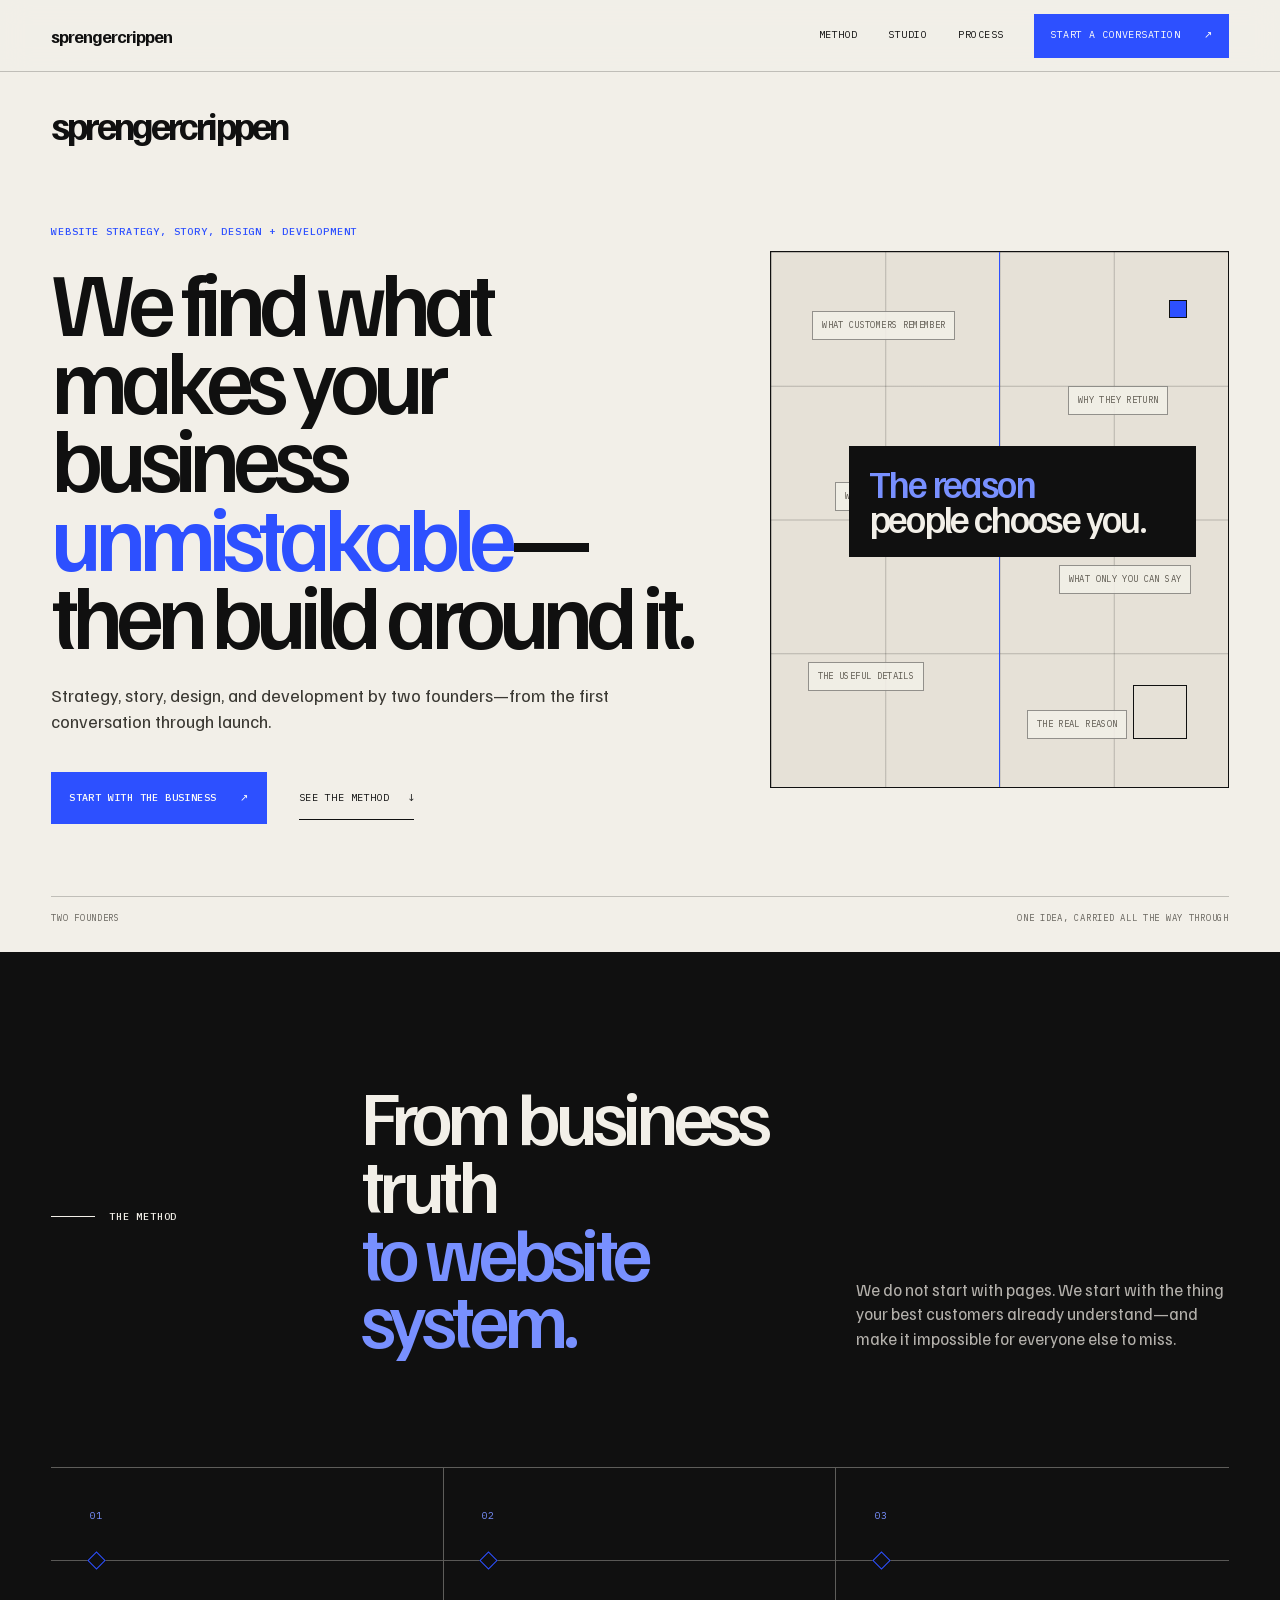
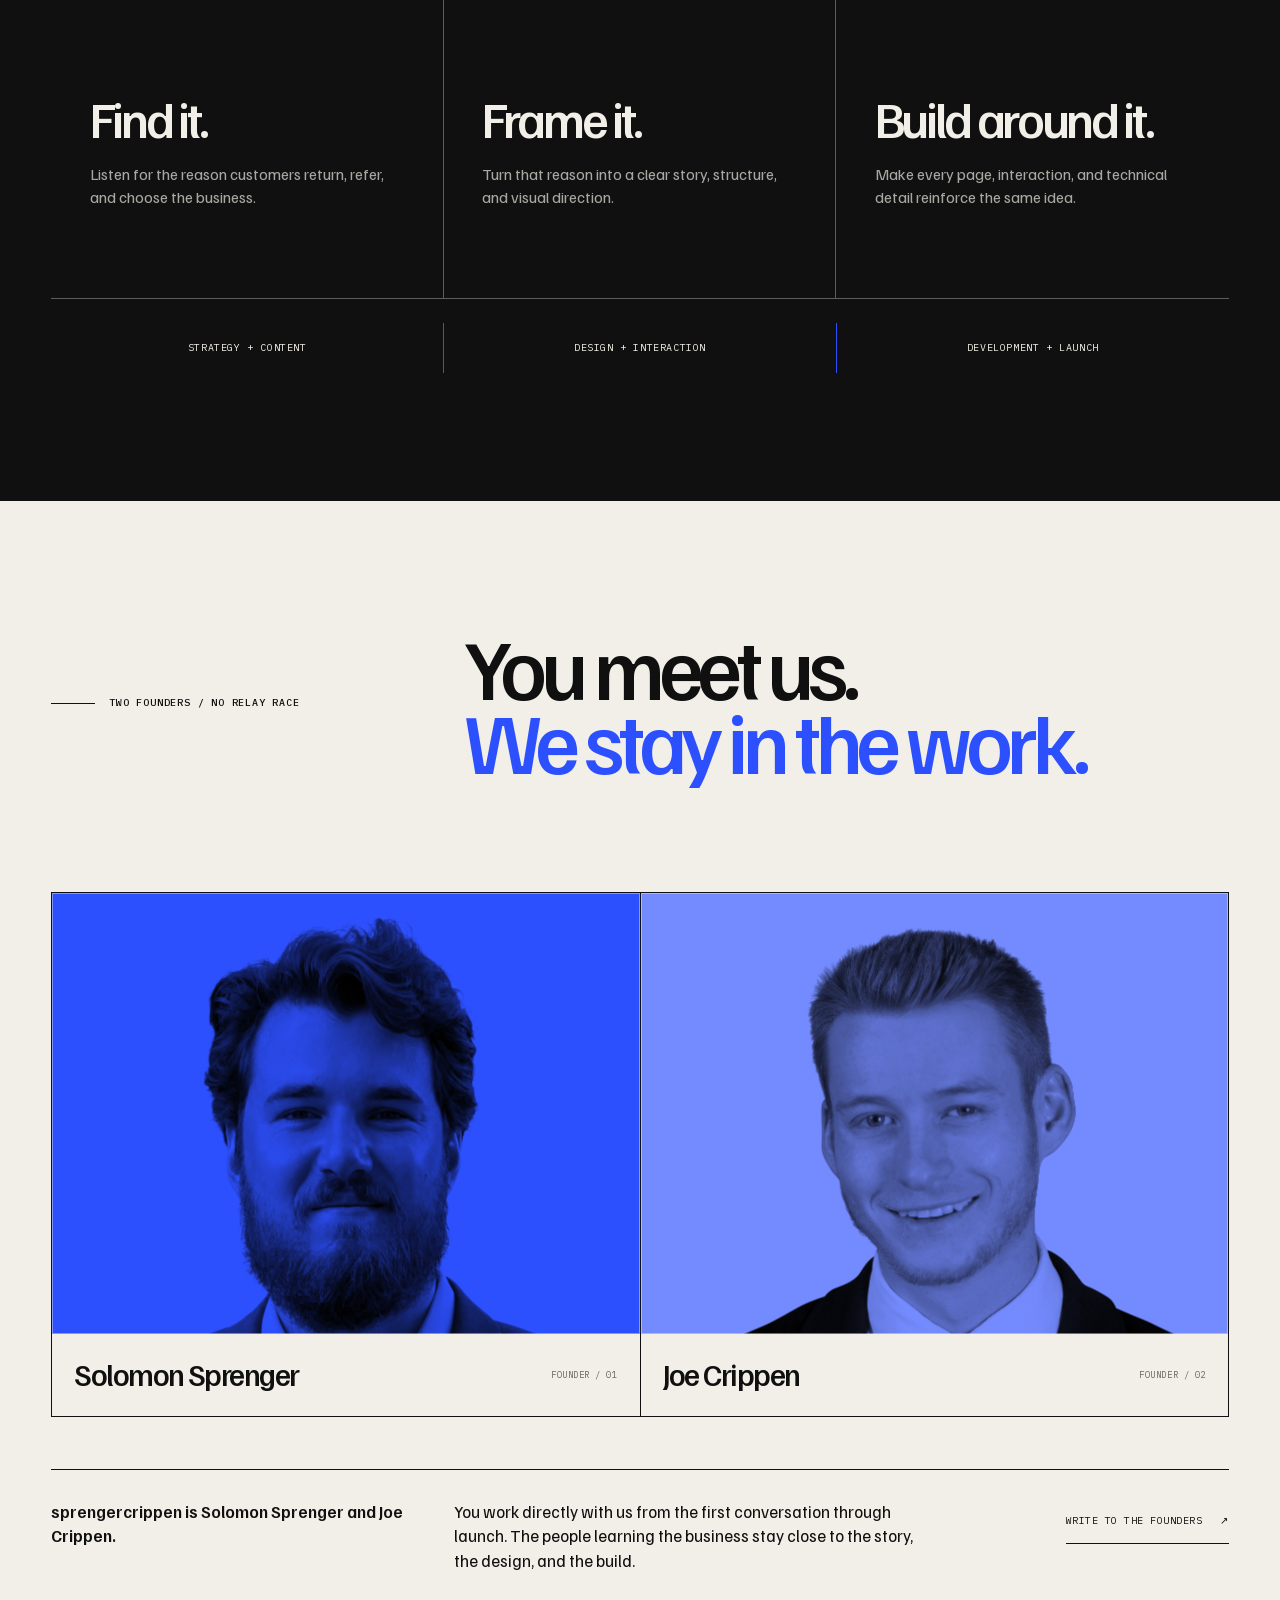
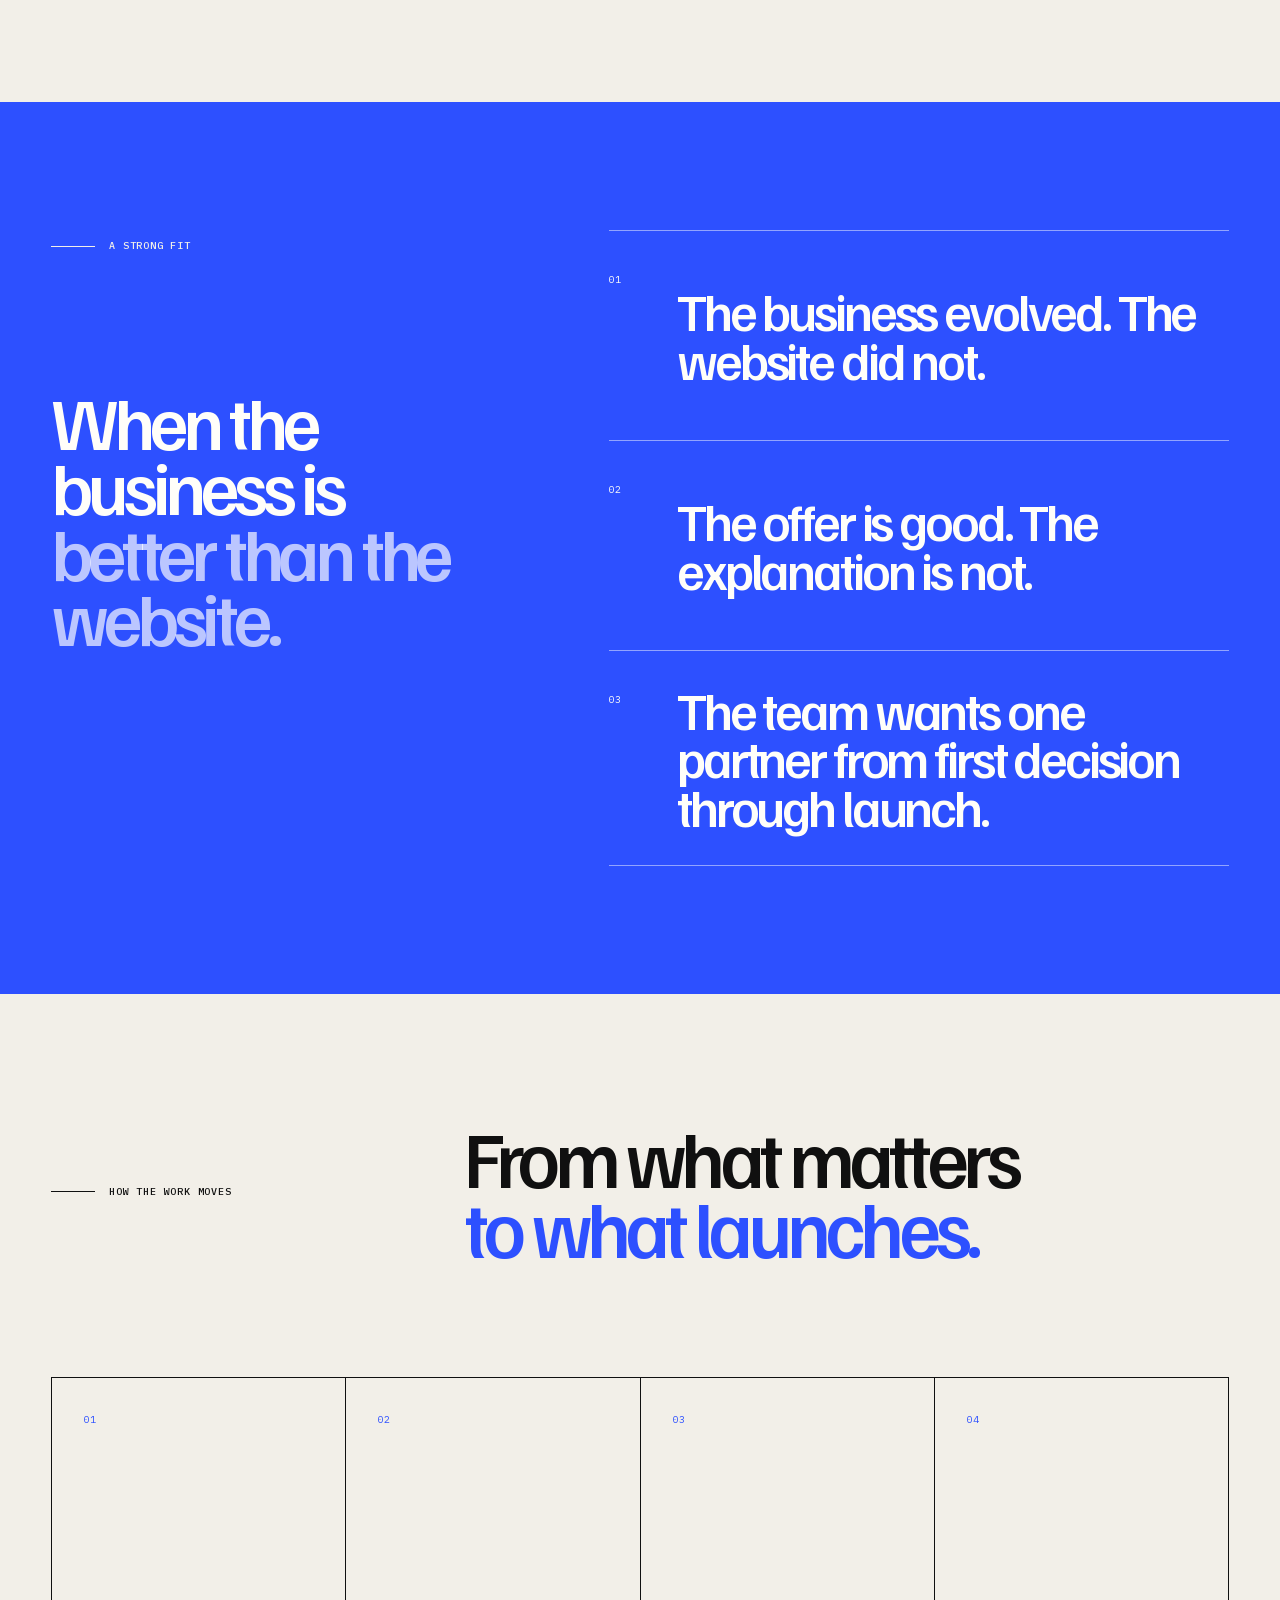
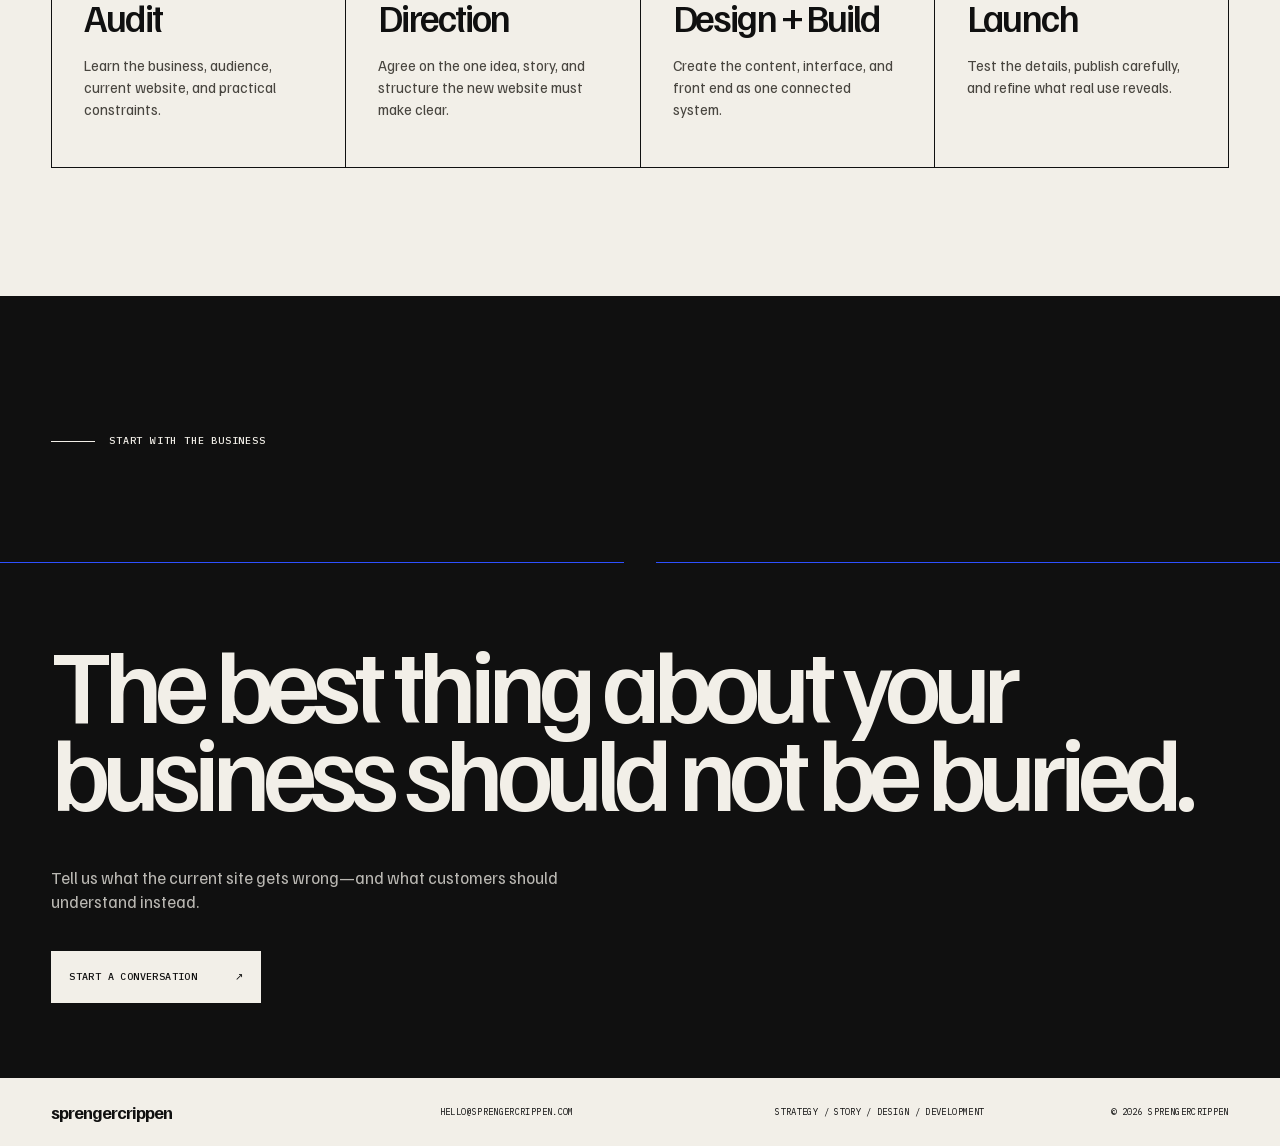
==== index.html @ 00d84deb "Publish unmistakable studio redesign" ====
<!DOCTYPE html><html lang="en"><head><meta charSet="utf-8"/><meta name="viewport" content="width=device-width, initial-scale=1"/><link rel="stylesheet" href="/assets/index-DDPwkMCj.css" data-rsc-css-href="/assets/index-DDPwkMCj.css" data-precedence="vite-rsc/importer-resources"/><title>Website Strategy, Story, Design + Development — sprengercrippen</title><meta name="description" content="sprengercrippen finds what makes a business unmistakable, then builds the website strategy, story, design, and technology around it."/><meta name="application-name" content="sprengercrippen"/><meta name="robots" content="index, follow"/><meta property="og:title" content="sprengercrippen — Make the business unmistakable."/><meta property="og:description" content="sprengercrippen is a two-founder website studio that finds what makes a business unmistakable, then builds the strategy, story, design, and technology around it."/><meta property="og:url" content="https://sprengercrippen.com"/><meta property="og:site_name" content="sprengercrippen"/><meta property="og:type" content="website"/><meta property="og:locale" content="en_US"/><meta property="og:image" content="https://sprengercrippen.com/og-unmistakable.png"/><meta property="og:image:width" content="1200"/><meta property="og:image:height" content="630"/><meta property="og:image:alt" content="sprengercrippen — Make the business unmistakable."/><meta name="twitter:card" content="summary_large_image"/><meta name="twitter:title" content="sprengercrippen — Make the business unmistakable."/><meta name="twitter:description" content="sprengercrippen is a two-founder website studio that finds what makes a business unmistakable, then builds the strategy, story, design, and technology around it."/><meta name="twitter:image" content="https://sprengercrippen.com/og-unmistakable.png"/><link rel="icon" href="https://sprengercrippen.com/icon.png" sizes="64x64" type="image/png"/><link rel="canonical" href="https://sprengercrippen.com/"/>
<style data-vinext-fonts>/* vietnamese */
@font-face {
  font-family: 'Familjen Grotesk';
  font-style: normal;
  font-weight: 400 700;
  font-display: swap;
  src: url(/assets/_vinext_fonts/familjen-grotesk-73b8c7234f75/familjen-grotesk-9c94d032.woff2) format('woff2');
  unicode-range: U+0102-0103, U+0110-0111, U+0128-0129, U+0168-0169, U+01A0-01A1, U+01AF-01B0, U+0300-0301, U+0303-0304, U+0308-0309, U+0323, U+0329, U+1EA0-1EF9, U+20AB;
}
/* latin-ext */
@font-face {
  font-family: 'Familjen Grotesk';
  font-style: normal;
  font-weight: 400 700;
  font-display: swap;
  src: url(/assets/_vinext_fonts/familjen-grotesk-73b8c7234f75/familjen-grotesk-e30d66ad.woff2) format('woff2');
  unicode-range: U+0100-02BA, U+02BD-02C5, U+02C7-02CC, U+02CE-02D7, U+02DD-02FF, U+0304, U+0308, U+0329, U+1D00-1DBF, U+1E00-1E9F, U+1EF2-1EFF, U+2020, U+20A0-20AB, U+20AD-20C0, U+2113, U+2C60-2C7F, U+A720-A7FF;
}
/* latin */
@font-face {
  font-family: 'Familjen Grotesk';
  font-style: normal;
  font-weight: 400 700;
  font-display: swap;
  src: url(/assets/_vinext_fonts/familjen-grotesk-73b8c7234f75/familjen-grotesk-0fb10b95.woff2) format('woff2');
  unicode-range: U+0000-00FF, U+0131, U+0152-0153, U+02BB-02BC, U+02C6, U+02DA, U+02DC, U+0304, U+0308, U+0329, U+2000-206F, U+20AC, U+2122, U+2191, U+2193, U+2212, U+2215, U+FEFF, U+FFFD;
}

.__font_familjen_grotesk_0hf67gs { font-family: 'Familjen Grotesk', sans-serif; }

.__variable_familjen_grotesk_0hf67gs { --font-familjen-grotesk: 'Familjen Grotesk', sans-serif; }

/* cyrillic-ext */
@font-face {
  font-family: 'IBM Plex Mono';
  font-style: normal;
  font-weight: 400;
  font-display: swap;
  src: url(/assets/_vinext_fonts/ibm-plex-mono-fb0034d93db3/ibm-plex-mono-3a6be21f.woff2) format('woff2');
  unicode-range: U+0460-052F, U+1C80-1C8A, U+20B4, U+2DE0-2DFF, U+A640-A69F, U+FE2E-FE2F;
}
/* cyrillic */
@font-face {
  font-family: 'IBM Plex Mono';
  font-style: normal;
  font-weight: 400;
  font-display: swap;
  src: url(/assets/_vinext_fonts/ibm-plex-mono-fb0034d93db3/ibm-plex-mono-c969eaac.woff2) format('woff2');
  unicode-range: U+0301, U+0400-045F, U+0490-0491, U+04B0-04B1, U+2116;
}
/* vietnamese */
@font-face {
  font-family: 'IBM Plex Mono';
  font-style: normal;
  font-weight: 400;
  font-display: swap;
  src: url(/assets/_vinext_fonts/ibm-plex-mono-fb0034d93db3/ibm-plex-mono-ef6e627b.woff2) format('woff2');
  unicode-range: U+0102-0103, U+0110-0111, U+0128-0129, U+0168-0169, U+01A0-01A1, U+01AF-01B0, U+0300-0301, U+0303-0304, U+0308-0309, U+0323, U+0329, U+1EA0-1EF9, U+20AB;
}
/* latin-ext */
@font-face {
  font-family: 'IBM Plex Mono';
  font-style: normal;
  font-weight: 400;
  font-display: swap;
  src: url(/assets/_vinext_fonts/ibm-plex-mono-fb0034d93db3/ibm-plex-mono-9994c10a.woff2) format('woff2');
  unicode-range: U+0100-02BA, U+02BD-02C5, U+02C7-02CC, U+02CE-02D7, U+02DD-02FF, U+0304, U+0308, U+0329, U+1D00-1DBF, U+1E00-1E9F, U+1EF2-1EFF, U+2020, U+20A0-20AB, U+20AD-20C0, U+2113, U+2C60-2C7F, U+A720-A7FF;
}
/* latin */
@font-face {
  font-family: 'IBM Plex Mono';
  font-style: normal;
  font-weight: 400;
  font-display: swap;
  src: url(/assets/_vinext_fonts/ibm-plex-mono-fb0034d93db3/ibm-plex-mono-d7731959.woff2) format('woff2');
  unicode-range: U+0000-00FF, U+0131, U+0152-0153, U+02BB-02BC, U+02C6, U+02DA, U+02DC, U+0304, U+0308, U+0329, U+2000-206F, U+20AC, U+2122, U+2191, U+2193, U+2212, U+2215, U+FEFF, U+FFFD;
}
/* cyrillic-ext */
@font-face {
  font-family: 'IBM Plex Mono';
  font-style: normal;
  font-weight: 500;
  font-display: swap;
  src: url(/assets/_vinext_fonts/ibm-plex-mono-fb0034d93db3/ibm-plex-mono-1321c702.woff2) format('woff2');
  unicode-range: U+0460-052F, U+1C80-1C8A, U+20B4, U+2DE0-2DFF, U+A640-A69F, U+FE2E-FE2F;
}
/* cyrillic */
@font-face {
  font-family: 'IBM Plex Mono';
  font-style: normal;
  font-weight: 500;
  font-display: swap;
  src: url(/assets/_vinext_fonts/ibm-plex-mono-fb0034d93db3/ibm-plex-mono-b98a4523.woff2) format('woff2');
  unicode-range: U+0301, U+0400-045F, U+0490-0491, U+04B0-04B1, U+2116;
}
/* vietnamese */
@font-face {
  font-family: 'IBM Plex Mono';
  font-style: normal;
  font-weight: 500;
  font-display: swap;
  src: url(/assets/_vinext_fonts/ibm-plex-mono-fb0034d93db3/ibm-plex-mono-d9a6454f.woff2) format('woff2');
  unicode-range: U+0102-0103, U+0110-0111, U+0128-0129, U+0168-0169, U+01A0-01A1, U+01AF-01B0, U+0300-0301, U+0303-0304, U+0308-0309, U+0323, U+0329, U+1EA0-1EF9, U+20AB;
}
/* latin-ext */
@font-face {
  font-family: 'IBM Plex Mono';
  font-style: normal;
  font-weight: 500;
  font-display: swap;
  src: url(/assets/_vinext_fonts/ibm-plex-mono-fb0034d93db3/ibm-plex-mono-60d1ee22.woff2) format('woff2');
  unicode-range: U+0100-02BA, U+02BD-02C5, U+02C7-02CC, U+02CE-02D7, U+02DD-02FF, U+0304, U+0308, U+0329, U+1D00-1DBF, U+1E00-1E9F, U+1EF2-1EFF, U+2020, U+20A0-20AB, U+20AD-20C0, U+2113, U+2C60-2C7F, U+A720-A7FF;
}
/* latin */
@font-face {
  font-family: 'IBM Plex Mono';
  font-style: normal;
  font-weight: 500;
  font-display: swap;
  src: url(/assets/_vinext_fonts/ibm-plex-mono-fb0034d93db3/ibm-plex-mono-8d0aead6.woff2) format('woff2');
  unicode-range: U+0000-00FF, U+0131, U+0152-0153, U+02BB-02BC, U+02C6, U+02DA, U+02DC, U+0304, U+0308, U+0329, U+2000-206F, U+20AC, U+2122, U+2191, U+2193, U+2212, U+2215, U+FEFF, U+FFFD;
}
/* cyrillic-ext */
@font-face {
  font-family: 'IBM Plex Mono';
  font-style: normal;
  font-weight: 600;
  font-display: swap;
  src: url(/assets/_vinext_fonts/ibm-plex-mono-fb0034d93db3/ibm-plex-mono-fffef905.woff2) format('woff2');
  unicode-range: U+0460-052F, U+1C80-1C8A, U+20B4, U+2DE0-2DFF, U+A640-A69F, U+FE2E-FE2F;
}
/* cyrillic */
@font-face {
  font-family: 'IBM Plex Mono';
  font-style: normal;
  font-weight: 600;
  font-display: swap;
  src: url(/assets/_vinext_fonts/ibm-plex-mono-fb0034d93db3/ibm-plex-mono-4d3fe5e6.woff2) format('woff2');
  unicode-range: U+0301, U+0400-045F, U+0490-0491, U+04B0-04B1, U+2116;
}
/* vietnamese */
@font-face {
  font-family: 'IBM Plex Mono';
  font-style: normal;
  font-weight: 600;
  font-display: swap;
  src: url(/assets/_vinext_fonts/ibm-plex-mono-fb0034d93db3/ibm-plex-mono-3d252c9a.woff2) format('woff2');
  unicode-range: U+0102-0103, U+0110-0111, U+0128-0129, U+0168-0169, U+01A0-01A1, U+01AF-01B0, U+0300-0301, U+0303-0304, U+0308-0309, U+0323, U+0329, U+1EA0-1EF9, U+20AB;
}
/* latin-ext */
@font-face {
  font-family: 'IBM Plex Mono';
  font-style: normal;
  font-weight: 600;
  font-display: swap;
  src: url(/assets/_vinext_fonts/ibm-plex-mono-fb0034d93db3/ibm-plex-mono-486bb381.woff2) format('woff2');
  unicode-range: U+0100-02BA, U+02BD-02C5, U+02C7-02CC, U+02CE-02D7, U+02DD-02FF, U+0304, U+0308, U+0329, U+1D00-1DBF, U+1E00-1E9F, U+1EF2-1EFF, U+2020, U+20A0-20AB, U+20AD-20C0, U+2113, U+2C60-2C7F, U+A720-A7FF;
}
/* latin */
@font-face {
  font-family: 'IBM Plex Mono';
  font-style: normal;
  font-weight: 600;
  font-display: swap;
  src: url(/assets/_vinext_fonts/ibm-plex-mono-fb0034d93db3/ibm-plex-mono-8864f199.woff2) format('woff2');
  unicode-range: U+0000-00FF, U+0131, U+0152-0153, U+02BB-02BC, U+02C6, U+02DA, U+02DC, U+0304, U+0308, U+0329, U+2000-206F, U+20AC, U+2122, U+2191, U+2193, U+2212, U+2215, U+FEFF, U+FFFD;
}

.__font_ibm_plex_mono_0oze4nk { font-family: 'IBM Plex Mono', sans-serif; }

.__variable_ibm_plex_mono_0oze4nk { --font-ibm-plex-mono: 'IBM Plex Mono', sans-serif; }
</style>
</head><body class="__variable_familjen_grotesk_0hf67gs __variable_ibm_plex_mono_0oze4nk"><script type="application/ld+json">{"@context":"https://schema.org","@type":"Organization","name":"sprengercrippen","url":"https://sprengercrippen.com","founder":[{"@type":"Person","name":"Solomon Sprenger"},{"@type":"Person","name":"Joe Crippen"}]}</script><div class="site-frame unmistakable-site"><a class="skip-link" href="#main-content">Skip to content</a><header class="site-header"><a href="/" class="site-header__brand" aria-label="sprengercrippen home">sprengercrippen</a><nav class="desktop-nav" aria-label="Primary navigation"><a href="/#method">Method</a><a href="/#studio">Studio</a><a href="/#process">Process</a><a href="/contact" class="nav-cta">Start a conversation <span aria-hidden="true">↗</span></a></nav><details class="mobile-nav"><summary aria-label="Toggle navigation"><span>Menu</span><span class="menu-lines" aria-hidden="true"></span></summary><nav aria-label="Mobile navigation"><a href="/#method">Method</a><a href="/#studio">Studio</a><a href="/#process">Process</a><a href="/contact">Start a conversation ↗</a></nav></details></header><main id="main-content"><section class="unmistakable-hero" aria-labelledby="hero-title"><p class="unmistakable-wordmark" aria-label="sprengercrippen">sprengercrippen</p><div class="unmistakable-hero__layout"><div class="unmistakable-hero__copy"><p class="eyebrow">Website strategy, story, design + development</p><h1 id="hero-title">We find what makes your business<!-- --> <span>unmistakable</span>—then build around it.</h1><p class="unmistakable-hero__support">Strategy, story, design, and development by two founders—from the first conversation through launch.</p><div class="unmistakable-hero__actions"><a href="/contact" class="button button--signal"><span>Start with the business</span><span aria-hidden="true">↗</span></a><a href="#method" class="text-link">See the method <span aria-hidden="true">↓</span></a></div></div><div class="signal-board" role="img" aria-label="Scattered business observations resolving into the reason customers choose the business"><div class="signal-board__fragments" aria-hidden="true"><span class="fragment--one">What customers remember</span><span class="fragment--two">Why they return</span><span class="fragment--three">What competitors miss</span><span class="fragment--four">What only you can say</span><span class="fragment--five">The useful details</span><span class="fragment--six">The real reason</span></div><div class="signal-board__axis" aria-hidden="true"><i></i></div><p class="signal-board__answer"><span>The reason</span>people choose you.</p></div></div><div class="unmistakable-hero__folio" aria-hidden="true"><span>Two founders</span><span>One idea, carried all the way through</span></div></section><section class="method-section" id="method" aria-labelledby="method-title"><div class="method-section__intro"><span class="section-label section-label--inverse">The method</span><h2 id="method-title">From business truth<br/><span>to website system.</span></h2><p>We do not start with pages. We start with the thing your best customers already understand—and make it impossible for everyone else to miss.</p></div><div class="method-flow"><article><span class="method-flow__number">01</span><div class="method-flow__marker" aria-hidden="true"><i></i></div><h3>Find it.</h3><p>Listen for the reason customers return, refer, and choose the business.</p></article><article><span class="method-flow__number">02</span><div class="method-flow__marker" aria-hidden="true"><i></i></div><h3>Frame it.</h3><p>Turn that reason into a clear story, structure, and visual direction.</p></article><article><span class="method-flow__number">03</span><div class="method-flow__marker" aria-hidden="true"><i></i></div><h3>Build around it.</h3><p>Make every page, interaction, and technical detail reinforce the same idea.</p></article></div><div class="method-capabilities" aria-label="Capabilities"><span>Strategy + content</span><span>Design + interaction</span><span>Development + launch</span></div></section><section class="founders-section" id="studio" aria-labelledby="studio-title"><div class="founders-section__heading"><span class="section-label section-label--default">Two founders / no relay race</span><h2 id="studio-title">You meet us.<br/><span>We stay in the work.</span></h2></div><div class="founder-diptych"><figure class="founder-card founder-card--solomon"><div class="founder-card__portrait"><img src="/headshots/solomon-sprenger-headshot-square.jpg" width="1200" height="1200" alt="Portrait of Solomon Sprenger" loading="lazy" sizes="(max-width: 820px) 100vw, 50vw"/></div><figcaption><span>Solomon Sprenger</span><small>Founder / 01</small></figcaption></figure><figure class="founder-card founder-card--joe"><div class="founder-card__portrait"><img src="/headshots/joe-crippen-headshot-square-color-corrected.jpg" width="1200" height="1200" alt="Portrait of Joe Crippen" loading="lazy" sizes="(max-width: 820px) 100vw, 50vw"/></div><figcaption><span>Joe Crippen</span><small>Founder / 02</small></figcaption></figure></div><div class="founders-section__promise"><p>sprengercrippen is Solomon Sprenger and Joe Crippen.</p><p>You work directly with us from the first conversation through launch. The people learning the business stay close to the story, the design, and the build.</p><a href="/contact" class="text-link">Write to the founders <span aria-hidden="true">↗</span></a></div></section><section class="fit-section" aria-labelledby="fit-title"><div class="fit-section__heading"><span class="section-label section-label--inverse">A strong fit</span><h2 id="fit-title">When the business is<br/><span>better than the website.</span></h2></div><ol class="fit-list"><li><span>01</span><p>The business evolved. The website did not.</p></li><li><span>02</span><p>The offer is good. The explanation is not.</p></li><li><span>03</span><p>The team wants one partner from first decision through launch.</p></li></ol></section><section class="compact-process" id="process" aria-labelledby="process-title"><div class="compact-process__heading"><span class="section-label section-label--default">How the work moves</span><h2 id="process-title">From what matters<br/><span>to what launches.</span></h2></div><ol class="compact-process__grid"><li><span>01</span><h3>Audit</h3><p>Learn the business, audience, current website, and practical constraints.</p></li><li><span>02</span><h3>Direction</h3><p>Agree on the one idea, story, and structure the new website must make clear.</p></li><li><span>03</span><h3>Design + Build</h3><p>Create the content, interface, and front end as one connected system.</p></li><li><span>04</span><h3>Launch</h3><p>Test the details, publish carefully, and refine what real use reveals.</p></li></ol></section></main><footer class="site-footer"><div class="site-footer__prompt"><div class="closing-signal" aria-hidden="true"><span></span><span></span></div><span class="section-label section-label--inverse">Start with the business</span><div class="site-footer__prompt-copy"><h2>The best thing about your business should not be buried.</h2><p>Tell us what the current site gets wrong—and what customers should understand instead.</p><a href="/contact" class="button button--paper"><span>Start a conversation</span><span aria-hidden="true">↗</span></a></div></div><div class="site-footer__meta"><a href="/" class="footer-wordmark">sprengercrippen</a><a href="mailto:hello@sprengercrippen.com">hello@sprengercrippen.com</a><span>Strategy / story / design / development</span><span>© 2026 <!-- -->sprengercrippen</span></div></footer></div></body></html>
---- assets/index-DDPwkMCj.css ----
:root{--paper:#f2efe8;--paper-deep:#e6e1d7;--ink:#101010;--muted:#68655e;--line:#10101038;--signal:#2d50ff;--signal-dark:#1731b8;--white:#fffef9;--page-pad:clamp(24px, 4vw, 64px);--section-space:clamp(80px, 10vw, 160px);--header-height:72px;--sans:var(--font-familjen-grotesk), "Arial Narrow", Arial, sans-serif;--mono:var(--font-ibm-plex-mono), "Courier New", monospace;--ease-out:cubic-bezier(.22, 1, .36, 1)}*{box-sizing:border-box}html{background:var(--paper);color:var(--ink);scroll-behavior:smooth;overflow-x:clip}body{--sans:var(--font-familjen-grotesk,"Arial Narrow"), Arial, sans-serif;--mono:var(--font-ibm-plex-mono,"Courier New"), monospace;background:var(--paper);min-width:320px;color:var(--ink);font-family:var(--sans);-webkit-font-smoothing:antialiased;margin:0;font-size:16px;line-height:1.45}a,button,summary{color:inherit}a{text-decoration:none}button,summary{font:inherit}button{border:0}::selection{background:var(--signal);color:var(--white)}:focus-visible{outline:3px solid var(--signal);outline-offset:4px}.point-of-view :focus-visible,.process :focus-visible,.site-footer__prompt :focus-visible,.contact-brief :focus-visible{outline-color:var(--paper)}.sr-only{clip:rect(0, 0, 0, 0);white-space:nowrap;border:0;width:1px;height:1px;margin:-1px;padding:0;position:absolute;overflow:hidden}.skip-link{z-index:100;background:var(--signal);color:var(--white);font-family:var(--mono);padding:12px 16px;font-size:12px;position:fixed;top:12px;left:12px;transform:translateY(-160%)}.skip-link:focus{transform:translateY(0)}.site-frame{min-height:100vh;position:relative;overflow:clip}.site-header{z-index:40;height:var(--header-height);padding:0 var(--page-pad);border-bottom:1px solid var(--line);background:color-mix(in srgb, var(--paper) 93%, transparent);-webkit-backdrop-filter:blur(14px);backdrop-filter:blur(14px);justify-content:space-between;align-items:center;display:flex;position:fixed;top:0;left:0;right:0}.site-header__brand,.footer-wordmark{letter-spacing:-.055em;font-size:18px;font-weight:700;line-height:1}.desktop-nav{font-family:var(--mono);letter-spacing:.05em;text-transform:uppercase;align-items:center;gap:clamp(22px,2.4vw,40px);font-size:10px;display:flex}.desktop-nav a:not(.nav-cta){padding:15px 0;position:relative}.desktop-nav a:not(.nav-cta):after{background:var(--signal);content:"";transform-origin:100%;height:1px;transition:transform .18s var(--ease-out);position:absolute;bottom:8px;left:0;right:0;transform:scaleX(0)}.desktop-nav a:hover:after,.desktop-nav a:focus-visible:after{transform-origin:0;transform:scaleX(1)}.nav-cta{background:var(--signal);min-height:44px;color:var(--white);transition:background-color .18s ease, transform .18s var(--ease-out);align-items:center;gap:24px;padding:0 16px;display:inline-flex}.nav-cta:hover{background:var(--ink);transform:translateY(-2px)}.mobile-nav{display:none}.eyebrow,.folio,.section-label,.question-number,.capability-number{font-family:var(--mono);letter-spacing:.08em;text-transform:uppercase;font-size:10px;font-weight:500;line-height:1.4}.eyebrow{color:var(--signal)}.section-label{align-items:center;gap:14px;display:inline-flex}.section-label:before{content:"";background:currentColor;width:44px;height:1px}.section-label--inverse{color:var(--paper)}.button{min-width:210px;min-height:52px;font-family:var(--mono);letter-spacing:.04em;text-transform:uppercase;transition:color .18s ease, background-color .18s ease, transform .18s var(--ease-out);justify-content:space-between;align-items:center;gap:24px;padding:0 18px;font-size:10px;font-weight:500;display:inline-flex}.button:hover{transform:translateY(-2px)}.button--signal,.button--blue{background:var(--signal);color:var(--white)}.button--signal:hover,.button--blue:hover{background:var(--ink)}.button--paper{background:var(--paper);color:var(--ink)}.button--paper:hover{background:var(--white)}.text-link{min-height:44px;font-family:var(--mono);letter-spacing:.05em;text-transform:uppercase;border-bottom:1px solid;align-items:center;gap:18px;font-size:10px;display:inline-flex}.text-link span{transition:transform .18s var(--ease-out)}.text-link:hover span{transform:translate(3px,-3px)}.text-link--dark{color:var(--paper)}.hero{min-height:max(820px,100svh);padding:calc(var(--header-height) + 32px) var(--page-pad) 28px;border-bottom:1px solid var(--line);flex-direction:column;display:flex;position:relative}.hero-wordmark{z-index:2;letter-spacing:-.085em;white-space:nowrap;grid-template-columns:1fr 1fr;width:100%;max-width:1600px;margin:0 auto;font-size:clamp(64px,9.6vw,154px);font-weight:700;line-height:.78;display:grid;position:relative}.hero-wordmark span:first-child{text-align:right;animation:wordmark-left .82s var(--ease-out) both;position:relative;left:.04em}.hero-wordmark span:last-child{text-align:left;animation:wordmark-right .82s var(--ease-out) both;position:relative;right:.04em}.hero-convergence{pointer-events:none;height:50px;position:absolute;top:36%;left:0;right:0}.hero-convergence span{background:var(--signal);width:calc(50% - 20px);height:1px;animation:signal-draw .82s .12s var(--ease-out) both;position:absolute;top:24px}.hero-convergence span:first-child{transform-origin:0;left:0}.hero-convergence span:nth-child(2){transform-origin:100%;right:0}.hero-convergence i{border:1px solid var(--signal);background:var(--paper);width:12px;height:12px;position:absolute;top:18px;left:calc(50% - 6px);transform:rotate(45deg)}.hero-copy{z-index:2;width:min(66%,1040px);margin:clamp(220px,26vh,300px) 0 0 auto;position:relative}.hero-copy h1{letter-spacing:-.065em;text-wrap:balance;max-width:1040px;margin:20px 0 24px;font-size:clamp(48px,5.45vw,88px);font-weight:520;line-height:.91}.hero-copy h1 span{color:var(--signal)}.hero-support{color:#36342f;max-width:670px;margin:0;font-size:clamp(17px,1.35vw,21px);line-height:1.45}.hero-actions{align-items:center;gap:34px;margin-top:36px;display:flex}.hero-folio{border-top:1px solid var(--line);color:var(--muted);font-family:var(--mono);letter-spacing:.08em;text-transform:uppercase;justify-content:space-between;margin-top:auto;padding-top:14px;font-size:9px;display:flex}.point-of-view{background:var(--ink);min-height:100svh;color:var(--paper);grid-template-columns:5fr 7fr;display:grid}.point-of-view__intro{min-height:100svh;padding:var(--section-space) var(--page-pad);border-right:1px solid #f2efe847;flex-direction:column;justify-content:space-between;display:flex}.point-of-view__intro h2{letter-spacing:-.07em;margin:auto 0 52px;font-size:clamp(54px,5.8vw,94px);font-weight:520;line-height:.88}.point-of-view__intro h2 span{color:var(--signal)}.point-of-view__intro>p{color:#f2efe8b3;max-width:540px;margin:0;font-size:clamp(17px,1.35vw,21px)}.question-list{align-content:stretch;display:grid}.question-list article{padding:clamp(38px, 5vw, 76px) var(--page-pad);border-bottom:1px solid #f2efe847;grid-template-columns:48px minmax(210px,.9fr) 1.1fr;align-items:start;gap:clamp(20px,2.5vw,44px);display:grid}.question-list article:last-child{border-bottom:0}.question-number{color:var(--signal)}.question-list h3,.question-list p{margin:0}.question-list h3{letter-spacing:-.05em;font-size:clamp(30px,3.1vw,50px);font-weight:520;line-height:.98}.question-list p{color:#f2efe8b8;max-width:440px;font-size:clamp(16px,1.2vw,19px)}.capabilities{padding:var(--section-space) var(--page-pad);border-bottom:1px solid var(--line);background:var(--paper)}.capabilities-heading{grid-template-columns:4fr 8fr;max-width:1600px;margin:0 auto;display:grid}.capabilities-heading .section-label{align-self:start}.capabilities-heading h2{letter-spacing:-.07em;grid-column:2;margin:0;font-size:clamp(52px,6vw,96px);font-weight:520;line-height:.9}.capabilities-heading h2 span{color:var(--signal)}.capabilities-heading>p{color:#3c3a35;grid-column:2;max-width:560px;margin:44px 0 0;font-size:clamp(17px,1.3vw,21px)}.capability-list{border-top:1px solid var(--ink);max-width:1600px;margin:clamp(80px,10vw,150px) auto 0}.capability-list article{border-bottom:1px solid var(--line);grid-template-columns:54px 3fr 5fr;align-items:start;gap:clamp(18px,2.6vw,48px);padding:clamp(32px,4vw,60px) 0;display:grid}.capability-number{color:var(--signal)}.capability-list h3,.capability-list p{margin:0}.capability-list h3{letter-spacing:-.05em;font-size:clamp(28px,3vw,48px);font-weight:520;line-height:1}.capability-list p{color:#3d3b36;max-width:630px;font-size:clamp(16px,1.2vw,19px)}.capability-list small{color:var(--muted);font-family:var(--mono);letter-spacing:.05em;text-transform:uppercase;grid-column:3;font-size:9px}.situations{padding:var(--section-space) var(--page-pad);background:var(--paper-deep)}.situations-heading{grid-template-columns:4fr 8fr;max-width:1600px;margin:0 auto;display:grid}.situations-heading h2{letter-spacing:-.065em;grid-column:2;margin:0;font-size:clamp(48px,5.5vw,88px);font-weight:520;line-height:.92}.situations-heading h2 span{color:#535048}.situation-list{border-top:1px solid var(--ink);max-width:1600px;margin:clamp(80px,10vw,150px) auto 0;padding:0;list-style:none}.situation-list li{border-bottom:1px solid var(--line);grid-template-columns:minmax(44px,1fr) minmax(0,7fr);align-items:baseline;gap:24px;padding:clamp(26px,3.4vw,50px) 0;display:grid}.situation-list li:nth-child(2n) p{padding-left:10%}.situation-list span{color:var(--signal);font-family:var(--mono);font-size:10px}.situation-list p{letter-spacing:-.05em;max-width:980px;margin:0;font-size:clamp(28px,3.2vw,52px);line-height:1}.situations-action{justify-content:flex-end;align-items:center;gap:32px;max-width:1600px;margin:64px auto 0;display:flex}.situations-action p{margin:0}.process{background:var(--signal);min-height:100svh;color:var(--white);grid-template-columns:5fr 7fr;display:grid}.process-heading{top:var(--header-height);height:calc(100svh - var(--header-height));padding:var(--section-space) var(--page-pad) 72px;border-right:1px solid #ffffff59;flex-direction:column;justify-content:space-between;display:flex;position:sticky}.process-heading h2{letter-spacing:-.07em;margin:auto 0 48px;font-size:clamp(52px,5.7vw,92px);font-weight:520;line-height:.89}.process-heading h2 span{color:#ffffffb3}.process-progress{background:#ffffff59;width:1px;height:100px;position:relative;overflow:hidden}.process-progress i{background:var(--white);transform-origin:top;position:absolute;inset:0}.process-list article{min-height:40svh;padding:64px var(--page-pad);border-bottom:1px solid #ffffff59;grid-template-columns:46px 1fr;align-content:center;gap:clamp(24px,4vw,72px);display:grid}.process-list article:last-child{border-bottom:0}.process-list>article>span{font-family:var(--mono);letter-spacing:.08em;font-size:10px}.process-list h3,.process-list p{margin:0}.process-list h3{letter-spacing:-.065em;font-size:clamp(42px,5vw,80px);font-weight:520;line-height:.92}.process-list p{color:#ffffffc7;max-width:540px;margin-top:24px;font-size:clamp(17px,1.3vw,21px)}.studio{padding:var(--section-space) var(--page-pad);background:var(--ink);color:var(--paper)}.studio>.section-label{margin-bottom:clamp(100px,14vw,220px)}.studio-names{border-bottom:1px solid #f2efe847;grid-template-columns:1fr minmax(60px,.25fr) 1fr;align-items:center;gap:24px;max-width:1600px;margin:0 auto;padding-bottom:30px;display:grid}.studio-names span{letter-spacing:-.06em;font-size:clamp(36px,5vw,80px);font-weight:520;line-height:.94}.studio-names span:last-child{text-align:right}.studio-names i{background:var(--signal);height:1px}.studio-copy{grid-template-columns:7fr 5fr;gap:36px;max-width:1600px;margin:clamp(70px,10vw,150px) auto 0;display:grid}.studio-copy h2{letter-spacing:-.068em;max-width:900px;margin:0;font-size:clamp(48px,5.6vw,90px);font-weight:520;line-height:.9}.studio-copy p{color:#f2efe8b3;max-width:560px;margin:0;font-size:clamp(17px,1.3vw,21px)}.studio-copy .text-link{grid-column:2;width:max-content}.site-footer{background:var(--paper)}.site-footer__prompt{min-height:94svh;padding:var(--section-space) var(--page-pad) 74px;background:var(--ink);color:var(--paper);transition:background-color .65s var(--ease-out);position:relative;overflow:hidden}.site-footer__prompt:hover,.site-footer__prompt:focus-within{background:var(--signal)}.closing-signal{height:1px;position:absolute;top:34%;left:0;right:0}.closing-signal span{background:var(--signal);width:calc(50% - 16px);height:1px;transition:width .65s var(--ease-out), background-color .65s var(--ease-out);position:absolute}.closing-signal span:first-child{left:0}.closing-signal span:last-child{right:0}.site-footer__prompt:hover .closing-signal span,.site-footer__prompt:focus-within .closing-signal span{background:var(--paper);width:50%}.site-footer__prompt-copy{z-index:2;max-width:1600px;margin:clamp(190px,26vh,300px) auto 0;position:relative}.site-footer__prompt h2{letter-spacing:-.075em;max-width:1280px;margin:0;font-size:clamp(64px,9vw,148px);font-weight:520;line-height:.84}.site-footer__prompt p{color:#f2efe8bf;max-width:560px;margin:52px 0 36px;font-size:clamp(17px,1.3vw,21px)}.site-footer__meta{padding:25px var(--page-pad);border-top:1px solid var(--ink);font-family:var(--mono);letter-spacing:.04em;text-transform:uppercase;grid-template-columns:1.4fr 1.2fr 1.2fr auto;align-items:center;gap:18px;font-size:9px;display:grid}.site-footer__meta .footer-wordmark{font-family:var(--sans);text-transform:none;font-size:18px}.contact-page{padding-top:var(--header-height)}.contact-hero{min-height:calc(100svh - var(--header-height));padding:var(--section-space) var(--page-pad) 72px}.contact-hero__copy{width:min(82%,1280px);margin:clamp(120px,18vh,210px) 0 0 auto}.contact-hero h1{letter-spacing:-.078em;margin:0;font-size:clamp(68px,9vw,148px);font-weight:520;line-height:.84}.contact-hero h1 span{color:var(--signal)}.contact-hero p{color:#3d3b36;max-width:650px;margin:52px 0 0 auto;font-size:clamp(18px,1.5vw,24px)}.contact-brief{min-height:90svh;padding:var(--section-space) var(--page-pad);background:var(--ink);color:var(--paper);grid-template-columns:5fr 7fr;gap:60px;display:grid}.contact-brief h2{letter-spacing:-.07em;max-width:600px;margin:clamp(150px,22vh,240px) 0 0;font-size:clamp(52px,6vw,96px);font-weight:520;line-height:.9}.contact-brief ol{border-top:1px solid #f2efe859;align-self:center;margin:0;padding:0;list-style:none}.contact-brief li{border-bottom:1px solid #f2efe859;grid-template-columns:46px 1fr;gap:28px;padding:34px 0;display:grid}.contact-brief li span{color:var(--signal);font-family:var(--mono);font-size:10px}.contact-brief li p{letter-spacing:-.04em;margin:0;font-size:clamp(22px,2.2vw,36px);line-height:1.05}.contact-action{min-height:86svh;padding:var(--section-space) var(--page-pad)}.contact-action h2{letter-spacing:-.08em;margin:clamp(110px,17vh,190px) 0 58px;font-size:clamp(70px,10vw,160px);font-weight:520;line-height:.84}.contact-email{border-top:1px solid var(--ink);border-bottom:1px solid var(--ink);letter-spacing:-.055em;overflow-wrap:anywhere;justify-content:space-between;align-items:center;padding:28px 0;font-size:clamp(27px,4.2vw,68px);font-weight:520;line-height:1;display:flex}.contact-email span{color:var(--signal)}.contact-action__notes{grid-template-columns:1fr 1fr;gap:24px;margin:42px 0 0 50%;display:grid}.contact-action__notes p{color:var(--muted);margin:0}.case-page{padding-top:var(--header-height)}.case-hero{min-height:88svh;padding:var(--section-space) var(--page-pad) 76px}.case-hero__meta{justify-content:space-between;display:flex}.case-hero h1{letter-spacing:-.085em;margin:clamp(110px,16vh,190px) 0 50px;font-size:clamp(84px,13vw,210px);font-weight:520;line-height:.76}.case-hero h1 span{color:var(--signal)}.case-hero>p{width:min(56%,760px);margin:0 0 70px auto;font-size:clamp(19px,1.7vw,27px)}.disclosure{border-top:1px solid var(--ink);grid-template-columns:120px 1fr;gap:24px;width:min(56%,760px);margin-left:auto;padding:20px 0;display:grid}.disclosure p{color:var(--muted);margin:0}.case-lead-visual{padding:30px var(--page-pad) var(--section-space)}.care-preview{min-height:620px;color:var(--white);background:#071241;border:1px solid #ffffff4d;position:relative;overflow:hidden}.care-preview--compact{min-height:470px}.care-preview__bar{font-family:var(--mono);text-transform:uppercase;border-bottom:1px solid #ffffff4d;justify-content:space-between;align-items:center;padding:18px 24px;font-size:9px;display:flex}.care-preview__body{grid-template-columns:1fr 1fr;align-items:center;min-height:490px;padding:70px;display:grid;position:relative}.care-preview__copy{z-index:2;position:relative}.care-preview__copy small{color:#9cb0ff;font-family:var(--mono);text-transform:uppercase;margin-bottom:38px;font-size:9px;display:block}.care-preview__copy strong{letter-spacing:-.07em;font-size:clamp(50px,6vw,95px);font-weight:520;line-height:.88;display:block}.care-preview__copy>span{color:#ffffffad;max-width:240px;margin-top:35px;display:block}.care-preview__signal{border:1px solid #6880ff;border-radius:50%;width:55%;height:55%;position:absolute;top:50%;right:-6%;transform:translateY(-50%)}.care-preview__signal i{background:#6880ff;height:1px;position:absolute;top:50%;left:0;right:0}.care-preview__signal i:nth-child(2){transform:rotate(60deg)}.care-preview__signal i:nth-child(3){transform:rotate(-60deg)}.care-preview__signal b{font-family:var(--mono);font-size:10px;position:absolute;top:50%;left:50%;transform:translate(-50%,-50%)}.care-preview__choices{border-top:1px solid #ffffff4d;grid-template-columns:repeat(3,1fr);display:grid}.care-preview__choices span{font-family:var(--mono);text-transform:uppercase;border-right:1px solid #ffffff4d;padding:18px 24px;font-size:9px}.care-preview__choices span:last-child{border-right:0}.section-grid{grid-template-columns:4fr 8fr;display:grid}.case-story{border-top:1px solid var(--line);border-bottom:1px solid var(--line);min-height:75svh}.case-story>div:first-child,.case-output>div:first-child{padding:60px var(--page-pad);border-right:1px solid var(--line)}.case-story__content,.case-output>div:last-child{padding:var(--section-space) var(--page-pad)}.case-story__content h2,.case-output h2,.case-studies__heading h2,.case-boundary h2{letter-spacing:-.065em;margin:0;font-size:clamp(48px,5.5vw,88px);font-weight:520;line-height:.92}.case-story__content>p{max-width:620px;color:var(--muted);margin:90px 0 0 auto;font-size:19px}.case-insight{min-height:80svh;padding:var(--section-space) var(--page-pad);background:var(--signal);color:var(--white);grid-template-columns:1fr 1fr;gap:60px;display:grid}.case-insight h2{letter-spacing:-.07em;max-width:730px;margin:150px 0 0;font-size:clamp(52px,6vw,96px);font-weight:520;line-height:.9}.case-insight>p{color:#fffc;align-self:end;max-width:560px;font-size:20px}.case-output{border-bottom:1px solid var(--line)}.case-output ol{border-top:1px solid var(--ink);margin:80px 0 0;padding:0;list-style:none}.case-output li{border-bottom:1px solid var(--line);grid-template-columns:48px 1fr;gap:26px;padding:28px 0;display:grid}.case-output li span{color:var(--signal);font-family:var(--mono);font-size:10px}.case-output li p{margin:0;font-size:22px}.case-studies{padding:var(--section-space) var(--page-pad)}.case-studies__heading{grid-template-columns:4fr 8fr;gap:40px;display:grid}.study-list{gap:110px;max-width:1600px;margin:120px auto 0;display:grid}.study-list figure{margin:0}.study-list figcaption{grid-template-columns:4fr 8fr;gap:40px;margin-top:26px;display:grid}.study-list figcaption h3{letter-spacing:-.04em;margin:0 0 10px;font-size:30px;font-weight:520}.study-list figcaption p{max-width:600px;color:var(--muted);margin:0}.study-art{border:1px solid var(--ink);background:var(--paper-deep);min-height:620px;overflow:hidden}.study-art--entry{grid-template-columns:.75fr 1.25fr;align-items:center;gap:50px;padding:60px;display:grid}.study-phone{background:var(--white);align-content:start;min-height:510px;padding:28px;display:grid;box-shadow:0 20px 50px #1010101a}.study-phone__bar{border-bottom:1px solid var(--line);font-family:var(--mono);margin-bottom:70px;padding-bottom:12px;font-size:9px}.study-phone strong{letter-spacing:-.05em;margin-bottom:34px;font-size:38px;font-weight:520;line-height:.95}.study-phone i{border-top:1px solid var(--line);padding:16px 0;font-style:normal}.study-phone b{background:var(--signal);color:var(--white);font-family:var(--mono);text-align:center;text-transform:uppercase;margin-top:auto;padding:15px;font-size:10px;font-weight:500}.study-desktop .care-preview{min-height:460px}.study-desktop .care-preview__body{min-height:350px;padding:40px}.study-art--pathways,.study-art--system{grid-template-columns:repeat(3,1fr);display:grid}.pathway-card{border-right:1px solid var(--ink);flex-direction:column;min-height:620px;padding:38px;display:flex}.pathway-card:last-child{border-right:0}.pathway-card>span,.pathway-card small{font-family:var(--mono);text-transform:uppercase;font-size:10px}.pathway-card small{margin:150px 0 26px}.pathway-card strong{letter-spacing:-.06em;font-size:clamp(36px,4vw,64px);font-weight:520;line-height:.9}.pathway-card i{font-family:var(--mono);text-transform:uppercase;margin-top:auto;font-size:10px;font-style:normal}.pathway-card--active{background:var(--signal);color:var(--white)}.study-art--system{grid-template-columns:1fr 1fr}.type-sample,.system-spec{min-height:620px;padding:48px}.type-sample{border-right:1px solid var(--ink)}.type-sample small,.system-spec small{font-family:var(--mono);text-transform:uppercase;font-size:9px}.type-sample strong{letter-spacing:-.08em;margin-top:90px;font-size:240px;font-weight:520;line-height:.8;display:block}.type-sample p{letter-spacing:-.04em;font-size:32px}.system-spec{background:var(--ink);color:var(--paper);flex-direction:column;display:flex}.system-spec>div{gap:10px;display:flex}.swatch{border:1px solid #ffffff59;width:70px;height:70px}.swatch--paper{background:var(--paper)}.swatch--ink{background:var(--ink)}.swatch--blue{background:var(--signal)}.system-spec p{font-family:var(--mono);margin-top:80px}.system-spec button{background:var(--paper);width:max-content;color:var(--ink);margin:70px 0;padding:14px 18px}.system-spec small{margin-top:auto}.case-boundary{padding:var(--section-space) var(--page-pad);background:var(--ink);color:var(--paper)}.case-boundary h2{max-width:1100px;margin:140px 0 80px}.case-boundary>div{grid-template-columns:1fr 1fr;gap:34px;margin-left:40%;display:grid}.case-boundary p{color:#f2efe8b8;margin:0}.not-found{min-height:100svh;padding:calc(var(--header-height) + 70px) var(--page-pad) 90px}.not-found h1{letter-spacing:-.075em;margin:120px 0 60px;font-size:clamp(68px,9vw,148px);font-weight:520;line-height:.84}.not-found h1 span{color:var(--signal)}@keyframes wordmark-left{0%{transform:translate(-18px)}to{transform:translate(0)}}@keyframes wordmark-right{0%{transform:translate(18px)}to{transform:translate(0)}}@keyframes signal-draw{0%{opacity:.5;transform:scaleX(.55)}to{opacity:1;transform:scaleX(1)}}@keyframes process-fill{0%{transform:scaleY(.12)}to{transform:scaleY(1)}}@supports (animation-timeline:view()){.process-progress i{animation:linear both process-fill;animation-timeline:view();animation-range:entry 10% cover 80%}}@media (width<=1100px){.hero-copy{width:72%}.question-list article{grid-template-columns:38px 1fr}.question-list p{grid-column:2}.capability-list article{grid-template-columns:44px 1fr}.capability-list p,.capability-list small{grid-column:2}.site-footer__meta{grid-template-columns:1fr 1fr}.study-art--entry{grid-template-columns:.7fr 1.3fr}}@media (width<=820px){:root{--header-height:64px;--page-pad:20px;--section-space:78px}.site-header{padding:0 20px}.site-header__brand{font-size:17px}.desktop-nav{display:none}.mobile-nav{display:block;position:relative}.mobile-nav summary{min-width:88px;min-height:44px;font-family:var(--mono);text-transform:uppercase;justify-content:space-between;align-items:center;padding:0 2px 0 12px;font-size:9px;list-style:none;display:flex}.mobile-nav summary::-webkit-details-marker{display:none}.menu-lines,.menu-lines:before{background:var(--ink);content:"";width:22px;height:1px;transition:transform .18s var(--ease-out);display:block}.menu-lines:before{transform:translateY(-6px)}.mobile-nav[open] .menu-lines{transform:rotate(45deg)}.mobile-nav[open] .menu-lines:before{transform:rotate(-90deg)}.mobile-nav nav{top:var(--header-height);border-bottom:1px solid var(--ink);background:var(--paper);padding:26px 20px 34px;display:grid;position:fixed;left:0;right:0}.mobile-nav nav a{border-bottom:1px solid var(--line);letter-spacing:-.045em;min-height:58px;padding:12px 0;font-size:29px}.mobile-nav nav a:last-child{color:var(--signal)}.hero{min-height:890px;padding:calc(var(--header-height) + 32px) 20px 26px}.hero-wordmark{font-size:clamp(48px,15vw,76px);line-height:.78;display:block}.hero-wordmark span{display:block;left:auto;right:auto;text-align:left!important}.hero-convergence{top:240px}.hero-copy{width:100%;margin:180px 0 0}.hero-copy h1{letter-spacing:-.065em;text-wrap:initial;margin-top:18px;font-size:clamp(44px,12.6vw,58px);line-height:.92}.hero-support{font-size:17px}.hero-actions{flex-direction:column;align-items:flex-start;gap:24px;margin-top:32px}.hero-folio{gap:20px}.hero-folio span:last-child{text-align:right}.point-of-view,.process,.contact-brief,.case-insight,.section-grid{display:block}.point-of-view__intro{min-height:700px;padding:var(--section-space) 20px;border-bottom:1px solid #f2efe847;border-right:0}.point-of-view__intro h2{margin-top:180px;font-size:58px}.question-list article{padding:52px 20px 58px;display:block}.question-list h3{margin:55px 0 20px;font-size:44px}.capabilities,.situations,.studio,.contact-hero,.contact-action,.case-studies,.case-boundary{padding-left:20px;padding-right:20px}.capabilities-heading,.situations-heading,.studio-copy,.case-studies__heading,.study-list figcaption{display:block}.capabilities-heading h2,.situations-heading h2{margin-top:100px;font-size:53px}.capabilities-heading>p{margin-top:34px}.capability-list{margin-top:80px}.capability-list article{padding:38px 0;display:block}.capability-list h3{margin:48px 0 22px;font-size:38px}.capability-list small{margin-top:25px;display:block}.situation-list{margin-top:80px}.situation-list li{grid-template-columns:34px 1fr}.situation-list li:nth-child(2n) p{padding-left:0}.situation-list p{font-size:31px}.situations-action{flex-direction:column;align-items:flex-start;margin-top:48px}.process-heading{height:auto;min-height:670px;padding:var(--section-space) 20px 70px;border-bottom:1px solid #ffffff59;border-right:0;position:relative;top:auto}.process-heading h2{margin:180px 0 46px;font-size:56px}.process-progress{width:100%;height:1px}.process-list article{min-height:380px;padding:58px 20px}.process-list h3{font-size:52px}.studio>.section-label{margin-bottom:120px}.studio-names{display:block}.studio-names span{font-size:43px;display:block}.studio-names span:last-child{text-align:left}.studio-names i{width:1px;height:46px;margin:14px 0;display:block}.studio-copy h2{font-size:53px}.studio-copy p{margin-top:54px}.studio-copy .text-link{margin-top:36px;display:inline-flex}.site-footer__prompt{min-height:800px;padding:var(--section-space) 20px 60px}.closing-signal{top:29%}.site-footer__prompt-copy{margin-top:230px}.site-footer__prompt h2{font-size:17vw}.site-footer__prompt p{margin-top:40px}.site-footer__meta{grid-template-columns:1fr;padding:28px 20px 34px}.contact-hero{min-height:760px}.contact-hero__copy{width:100%;margin-top:150px}.contact-hero h1{font-size:17vw}.contact-hero p{margin-top:44px}.contact-brief{padding:var(--section-space) 20px}.contact-brief h2{margin-top:140px;font-size:56px}.contact-brief ol{margin-top:90px}.contact-action{min-height:720px}.contact-action h2{font-size:19vw}.contact-email{flex-direction:column;align-items:flex-start;gap:18px;font-size:8.2vw}.contact-action__notes{grid-template-columns:1fr;margin-left:0}.case-hero{min-height:auto;padding:calc(var(--header-height) + 45px) 20px 70px}.case-hero__meta{flex-direction:column;align-items:flex-start;gap:10px}.case-hero h1{margin:90px 0 48px;font-size:24vw}.case-hero>p,.disclosure{width:auto;margin-left:0}.disclosure{grid-template-columns:1fr}.case-lead-visual{padding:25px 20px 75px}.care-preview,.care-preview--compact{min-height:405px}.care-preview__body{min-height:310px;padding:35px 22px;display:block}.care-preview__copy strong{font-size:41px}.care-preview__signal{width:84vw;right:-24%}.care-preview__choices span{padding:13px 8px;font-size:7px}.case-story>div:first-child,.case-output>div:first-child,.case-story__content,.case-output>div:last-child{border-right:0;padding:50px 20px}.case-story__content h2,.case-output h2,.case-studies__heading h2,.case-boundary h2{font-size:52px}.case-story__content>p{margin:70px 0 0}.case-insight{min-height:760px;padding:70px 20px}.case-insight h2{margin-top:150px;font-size:56px}.case-insight>p{margin-top:80px}.study-list{gap:80px;margin-top:80px}.study-list figcaption{margin-top:24px}.study-art{min-height:560px}.study-art--entry{padding:32px 22px;display:block}.study-desktop{display:none}.study-art--pathways,.study-art--system{display:block}.pathway-card{border-right:0;border-bottom:1px solid var(--ink);min-height:390px}.type-sample{border-right:0;border-bottom:1px solid var(--ink);min-height:430px}.type-sample strong{font-size:170px}.system-spec{min-height:450px}.case-boundary h2{margin-top:130px}.case-boundary>div{grid-template-columns:1fr;margin-left:0}.not-found{padding-left:20px;padding-right:20px}.not-found h1{font-size:17vw}@supports (animation-timeline:view()){.process-progress i{animation:none}}}@media (width<=430px){.hero-copy h1{font-size:12.2vw}.hero-support{font-size:16px}.point-of-view__intro h2,.capabilities-heading h2,.situations-heading h2,.studio-copy h2{font-size:13.5vw}}@media (prefers-reduced-motion:reduce){html{scroll-behavior:auto}*,:before,:after{scroll-behavior:auto!important;transition-duration:.01ms!important;animation-duration:.01ms!important;animation-iteration-count:1!important}.hero-wordmark span,.hero-convergence span,.process-progress i{animation:none!important;transform:none!important}}.unmistakable-site,.unmistakable-site main{background:var(--paper)}.unmistakable-hero{min-height:max(780px,100svh);padding:calc(var(--header-height) + 36px) var(--page-pad) 28px;border-bottom:1px solid var(--ink);flex-direction:column;display:flex;position:relative;overflow:hidden}.unmistakable-wordmark{letter-spacing:-.075em;margin:0;font-size:clamp(28px,3vw,48px);font-weight:700;line-height:.9}.unmistakable-hero__layout{grid-template-columns:minmax(0,7fr) minmax(360px,5fr);align-items:center;gap:clamp(48px,6vw,110px);width:100%;max-width:1700px;margin:auto;padding:clamp(54px,8vh,100px) 0;display:grid}.unmistakable-hero__copy h1{letter-spacing:-.078em;text-wrap:balance;max-width:1040px;margin:22px 0 30px;font-size:clamp(58px,7.2vw,116px);font-weight:520;line-height:.85}.unmistakable-hero__copy h1 span{color:var(--signal)}.unmistakable-hero__support{color:#3b3933;max-width:690px;margin:0;font-size:clamp(18px,1.35vw,22px);line-height:1.45}.unmistakable-hero__actions{align-items:center;gap:32px;margin-top:38px;display:flex}.unmistakable-hero__folio{border-top:1px solid var(--line);color:var(--muted);font-family:var(--mono);letter-spacing:.08em;text-transform:uppercase;justify-content:space-between;padding-top:14px;font-size:9px;display:flex}.signal-board{border:1px solid var(--ink);background:linear-gradient(var(--line) 1px, transparent 1px), linear-gradient(90deg, var(--line) 1px, transparent 1px), var(--paper-deep);isolation:isolate;background-size:25% 25%;min-height:clamp(440px,42vw,670px);position:relative;overflow:hidden}.signal-board:before,.signal-board:after{z-index:1;border:1px solid var(--ink);content:"";pointer-events:none;position:absolute}.signal-board:before{background:var(--signal);width:16px;height:16px;inset:9% 9% auto auto}.signal-board:after{width:52px;height:52px;bottom:9%;right:9%}.signal-board__fragments span{z-index:2;background:color-mix(in srgb, var(--paper) 88%, transparent);color:#5f5b52;font-family:var(--mono);letter-spacing:.04em;text-transform:uppercase;animation:fragment-arrive .9s var(--ease-out) both;border:1px solid #1010106b;padding:7px 9px;font-size:clamp(8px,.7vw,10px);position:absolute}.fragment--one{--fragment-x:-28px;--fragment-y:-18px;top:11%;left:9%}.fragment--two{--fragment-x:32px;--fragment-y:-12px;top:25%;right:13%;animation-delay:70ms!important}.fragment--three{--fragment-x:-34px;--fragment-y:8px;top:43%;left:14%;animation-delay:.14s!important}.fragment--four{--fragment-x:26px;--fragment-y:18px;bottom:36%;right:8%;animation-delay:.21s!important}.fragment--five{--fragment-x:-18px;--fragment-y:24px;bottom:18%;left:8%;animation-delay:.28s!important}.fragment--six{--fragment-x:24px;--fragment-y:30px;bottom:9%;right:22%;animation-delay:.35s!important}.signal-board__axis{z-index:0;background:var(--signal);transform-origin:top;width:1px;animation:signal-axis .9s .26s var(--ease-out) forwards;position:absolute;top:0;bottom:0;left:50%;transform:scaleY(0)}.signal-board__axis i{border:1px solid var(--signal);background:var(--paper);width:15px;height:15px;position:absolute;top:calc(50% - 7px);left:-7px;transform:rotate(45deg)}.signal-board__answer{z-index:3;background:var(--ink);width:min(76%,390px);color:var(--paper);letter-spacing:-.06em;animation:signal-answer .8s .44s var(--ease-out) both;margin:0;padding:20px;font-size:clamp(31px,3vw,52px);font-weight:520;line-height:.93;position:absolute;bottom:43%;right:7%}.signal-board__answer span{color:#7890ff;display:block}.method-section{padding:var(--section-space) var(--page-pad);background:var(--ink);color:var(--paper)}.method-section__intro{grid-template-columns:3fr 5fr 4fr;gap:30px;max-width:1600px;margin:0 auto;display:grid}.method-section__intro h2,.method-section__intro p{margin:0}.method-section__intro h2{letter-spacing:-.07em;font-size:clamp(56px,6vw,96px);font-weight:520;line-height:.88}.method-section__intro h2 span{color:#7890ff}.method-section__intro>p{color:#f2efe8b8;align-self:end;max-width:520px;font-size:clamp(17px,1.25vw,20px)}.method-flow{border-top:1px solid #f2efe857;border-bottom:1px solid #f2efe857;grid-template-columns:repeat(3,minmax(0,1fr));max-width:1600px;margin:clamp(80px,9vw,140px) auto 0;display:grid}.method-flow article{border-right:1px solid #f2efe857;min-height:430px;padding:34px clamp(24px,3vw,50px) 42px;position:relative;overflow:hidden}.method-flow article:last-child{border-right:0}.method-flow__number{color:#7890ff;font-family:var(--mono);font-size:10px}.method-flow__marker{background:#f2efe852;height:1px;position:absolute;top:92px;left:0;right:0}.method-flow__marker i{border:1px solid var(--signal);background:var(--ink);width:13px;height:13px;position:absolute;top:-6px;left:clamp(24px,3vw,50px);transform:rotate(45deg)}.method-flow h3{letter-spacing:-.065em;margin:170px 0 22px;font-size:clamp(42px,4vw,64px);font-weight:520;line-height:.9}.method-flow p{color:#f2efe8ad;max-width:390px;margin:0;font-size:clamp(16px,1.1vw,18px)}.method-capabilities{background:var(--signal);grid-template-columns:repeat(3,minmax(0,1fr));gap:1px;max-width:1600px;margin:24px auto 0;display:grid}.method-capabilities span{background:var(--ink);color:var(--paper);font-family:var(--mono);letter-spacing:.06em;text-align:center;text-transform:uppercase;padding:18px 20px;font-size:10px}.founders-section{padding:var(--section-space) var(--page-pad);background:var(--paper)}.founders-section__heading{grid-template-columns:4fr 8fr;gap:30px;max-width:1600px;margin:0 auto;display:grid}.founders-section__heading h2{letter-spacing:-.075em;margin:0;font-size:clamp(58px,6.7vw,108px);font-weight:520;line-height:.86}.founders-section__heading h2 span{color:var(--signal)}.founder-diptych{background:var(--ink);border:1px solid var(--ink);grid-template-columns:repeat(2,minmax(0,1fr));gap:1px;max-width:1600px;margin:clamp(72px,9vw,140px) auto 0;display:grid}.founder-card{background:var(--paper);min-width:0;margin:0}.founder-card__portrait{aspect-ratio:4/3;background:var(--signal);position:relative;overflow:hidden}.founder-card__portrait:after{content:"";pointer-events:none;border:1px solid #f2efe873;position:absolute;inset:0}.founder-card__portrait img{object-fit:cover;object-position:50% 20%;filter:grayscale()contrast(1.1);mix-blend-mode:multiply;width:100%;height:100%;transition:filter .5s var(--ease-out), transform .7s var(--ease-out);display:block;transform:scale(1.025)}.founder-card--joe .founder-card__portrait{background:#748bff}.founder-card:hover img{filter:grayscale(.15)contrast(1.04);transform:scale(1)}.founder-card figcaption{justify-content:space-between;align-items:center;gap:24px;min-height:82px;padding:18px 22px;display:flex}.founder-card figcaption>span{letter-spacing:-.05em;font-size:clamp(24px,2.4vw,38px);font-weight:520}.founder-card figcaption small{color:var(--muted);font-family:var(--mono);letter-spacing:.06em;text-transform:uppercase;font-size:9px}.founders-section__promise{border-top:1px solid var(--ink);grid-template-columns:4fr 5fr 3fr;align-items:start;gap:32px;max-width:1600px;margin:52px auto 0;padding-top:30px;display:grid}.founders-section__promise p{margin:0;font-size:clamp(17px,1.25vw,20px)}.founders-section__promise p:first-child{font-weight:600}.founders-section__promise .text-link{justify-self:end}.fit-section{padding:var(--section-space) var(--page-pad);background:var(--signal);color:var(--white);grid-template-columns:5fr 7fr;gap:clamp(60px,9vw,150px);display:grid}.fit-section__heading h2{letter-spacing:-.07em;max-width:760px;margin:clamp(100px,15vh,180px) 0 0;font-size:clamp(52px,5.8vw,94px);font-weight:520;line-height:.88}.fit-section__heading h2 span{color:#ffffffad}.fit-list{border-top:1px solid #ffffff7a;margin:0;padding:0;list-style:none}.fit-list li{border-bottom:1px solid #ffffff7a;grid-template-columns:42px 1fr;align-items:center;gap:26px;min-height:210px;padding:34px 0;display:grid}.fit-list span{font-family:var(--mono);align-self:start;padding-top:8px;font-size:10px}.fit-list p{letter-spacing:-.06em;margin:0;font-size:clamp(36px,4.1vw,66px);font-weight:520;line-height:.93}.compact-process{padding:var(--section-space) var(--page-pad);border-bottom:1px solid var(--ink);background:var(--paper)}.compact-process__heading{grid-template-columns:4fr 8fr;gap:30px;max-width:1600px;margin:0 auto;display:grid}.compact-process__heading h2{letter-spacing:-.072em;margin:0;font-size:clamp(56px,6.2vw,100px);font-weight:520;line-height:.88}.compact-process__heading h2 span{color:var(--signal)}.compact-process__grid{border-top:1px solid var(--ink);border-left:1px solid var(--ink);grid-template-columns:repeat(4,minmax(0,1fr));max-width:1600px;margin:clamp(76px,9vw,140px) auto 0;padding:0;list-style:none;display:grid}.compact-process__grid li{border-right:1px solid var(--ink);border-bottom:1px solid var(--ink);min-height:390px;padding:28px clamp(20px,2.5vw,40px) 38px;position:relative}.compact-process__grid>li>span{color:var(--signal);font-family:var(--mono);font-size:10px}.compact-process__grid h3{letter-spacing:-.055em;margin:170px 0 20px;font-size:clamp(31px,3vw,48px);font-weight:520;line-height:.94}.compact-process__grid p{color:#48453f;margin:0;font-size:clamp(15px,1.05vw,17px)}.unmistakable-site .site-footer__prompt{min-height:82svh}.unmistakable-site .site-footer__prompt-copy{margin-top:clamp(150px,21vh,240px)}.unmistakable-site .site-footer__prompt h2{max-width:1380px;font-size:clamp(58px,8.2vw,132px)}@keyframes fragment-arrive{0%{opacity:0;transform:translate(var(--fragment-x), var(--fragment-y))}to{opacity:1;transform:translate(0)}}@keyframes signal-axis{to{transform:scaleY(1)}}@keyframes signal-answer{0%{opacity:0;transform:translateY(28px)}to{opacity:1;transform:translateY(0)}}@media (width<=1100px){.unmistakable-hero__layout{grid-template-columns:minmax(0,7fr) minmax(320px,5fr);gap:42px}.method-section__intro{grid-template-columns:3fr 6fr}.method-section__intro>p{grid-column:2}.founders-section__promise{grid-template-columns:4fr 8fr}.founders-section__promise .text-link{grid-column:2;justify-self:start}.compact-process__grid{grid-template-columns:repeat(2,minmax(0,1fr))}}@media (width<=820px){.unmistakable-hero{min-height:auto;padding:calc(var(--header-height) + 30px) 20px 24px}.unmistakable-wordmark{font-size:28px}.unmistakable-hero__layout{padding:70px 0 34px;display:block}.unmistakable-hero__copy h1{text-wrap:initial;margin-top:18px;font-size:clamp(50px,13.8vw,67px);line-height:.87}.unmistakable-hero__support{font-size:17px}.unmistakable-hero__actions{flex-direction:column;align-items:flex-start;gap:20px;margin-top:30px}.signal-board{min-height:470px;margin-top:72px}.signal-board__answer{font-size:38px;bottom:39%;right:7%}.unmistakable-hero__folio{gap:20px}.unmistakable-hero__folio span:last-child{text-align:right}.method-section,.founders-section,.fit-section,.compact-process{padding-left:20px;padding-right:20px}.method-section__intro,.founders-section__heading,.fit-section,.compact-process__heading,.founders-section__promise{display:block}.method-section__intro h2,.founders-section__heading h2,.fit-section__heading h2,.compact-process__heading h2{margin-top:90px;font-size:clamp(50px,13.5vw,64px)}.method-section__intro>p{margin-top:34px}.method-flow{margin-top:76px;display:block}.method-flow article{border-bottom:1px solid #f2efe857;border-right:0;min-height:330px;padding:28px 0 40px}.method-flow article:last-child{border-bottom:0}.method-flow__marker i{left:0}.method-flow h3{margin-top:135px;font-size:52px}.method-capabilities{margin-top:18px;display:block}.method-capabilities span{border-bottom:1px solid var(--signal);text-align:left;display:block}.founder-diptych{margin-top:76px;display:block}.founder-card+.founder-card{border-top:1px solid var(--ink)}.founder-card__portrait{aspect-ratio:1}.founder-card figcaption{min-height:72px;padding:15px 16px}.founder-card figcaption>span{font-size:27px}.founders-section__promise{margin-top:38px}.founders-section__promise p+p{margin-top:28px}.founders-section__promise .text-link{margin-top:34px;display:inline-flex}.fit-section{gap:0}.fit-list{margin-top:80px}.fit-list li{min-height:180px}.fit-list p{font-size:38px}.compact-process__grid{border-left:0;margin-top:76px;display:block}.compact-process__grid li{border-right:0;min-height:300px;padding:26px 0 34px}.compact-process__grid h3{margin-top:110px;font-size:42px}.unmistakable-site .site-footer__prompt{min-height:760px}.unmistakable-site .site-footer__prompt-copy{margin-top:210px}.unmistakable-site .site-footer__prompt h2{font-size:14vw}}@media (width<=430px){.unmistakable-hero__copy h1{font-size:13.4vw}.signal-board{min-height:430px}.signal-board__fragments span{font-size:7px}.signal-board__answer{width:80%;font-size:33px}.founder-card figcaption{flex-direction:column;align-items:flex-start;gap:4px}}@media (prefers-reduced-motion:reduce){.signal-board__fragments span,.signal-board__axis,.signal-board__answer{opacity:1!important;animation:none!important;transform:none!important}.founder-card__portrait img{transition:none!important}}
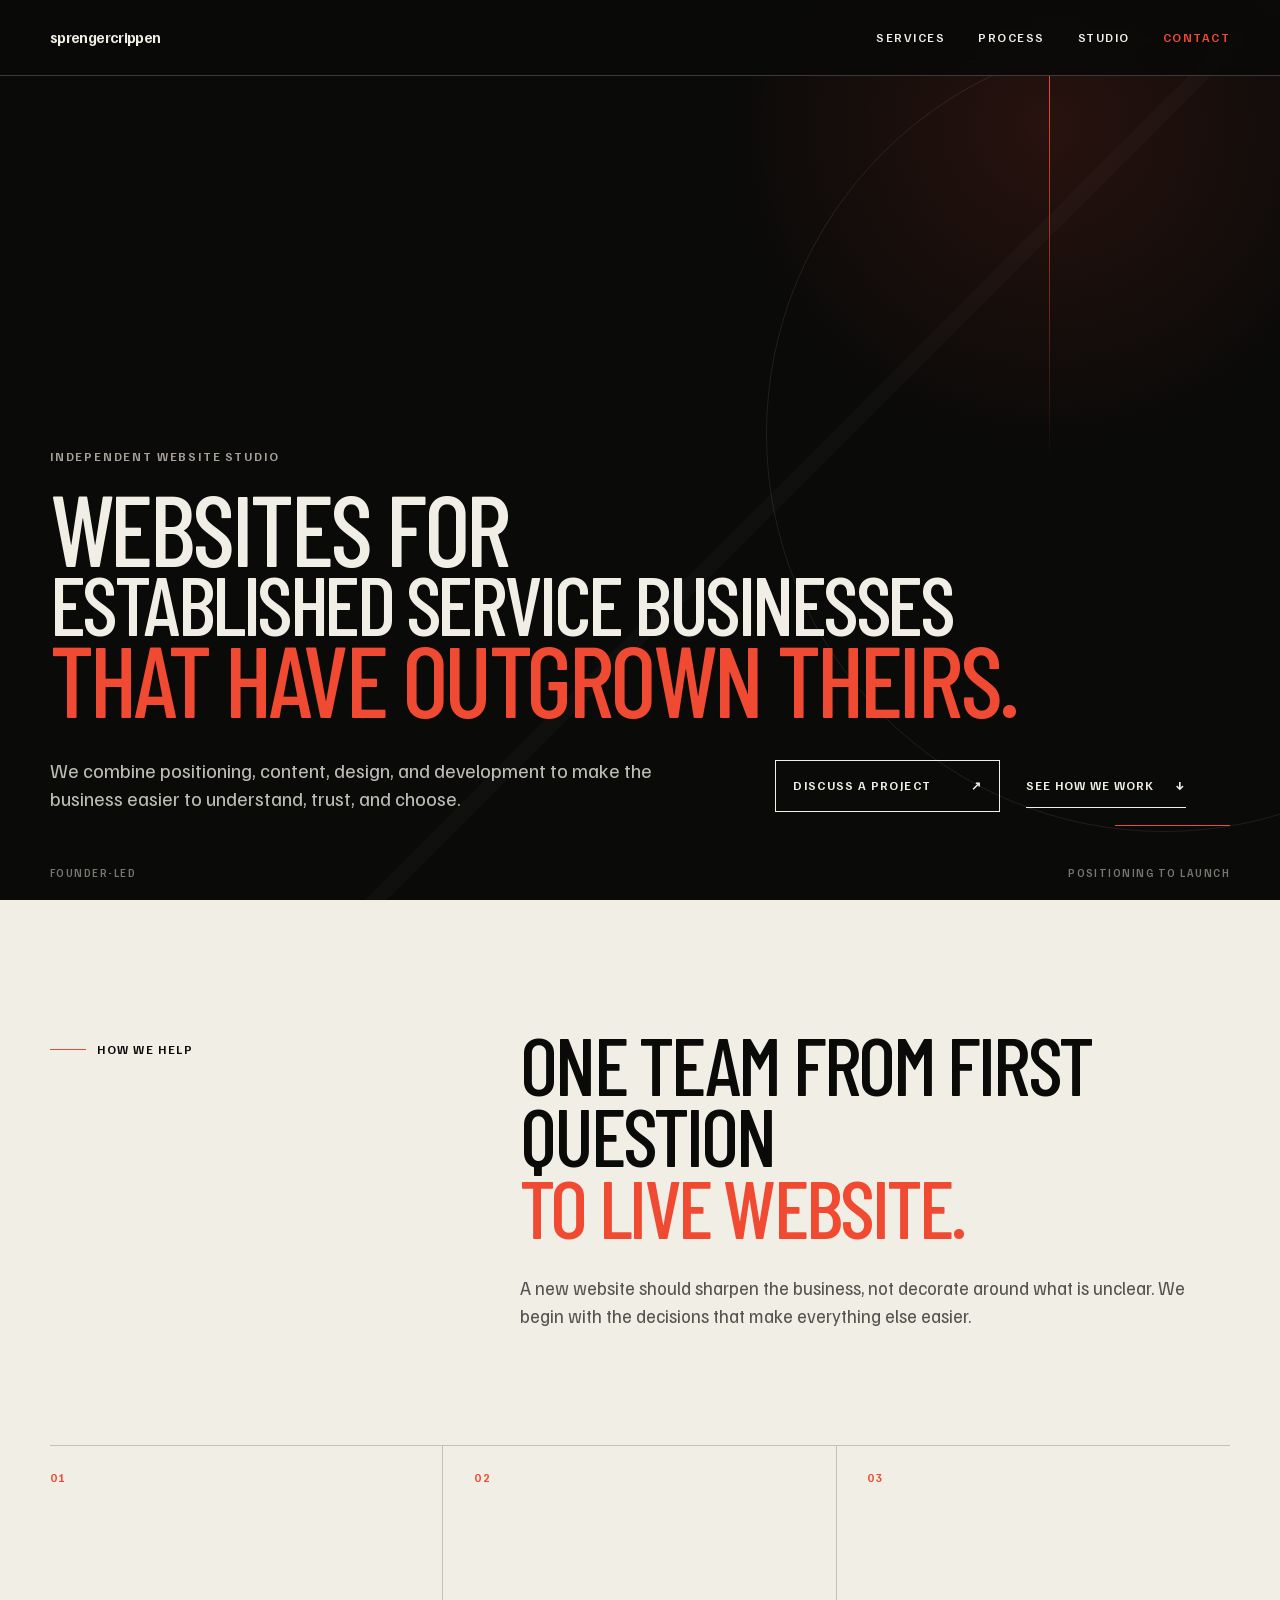
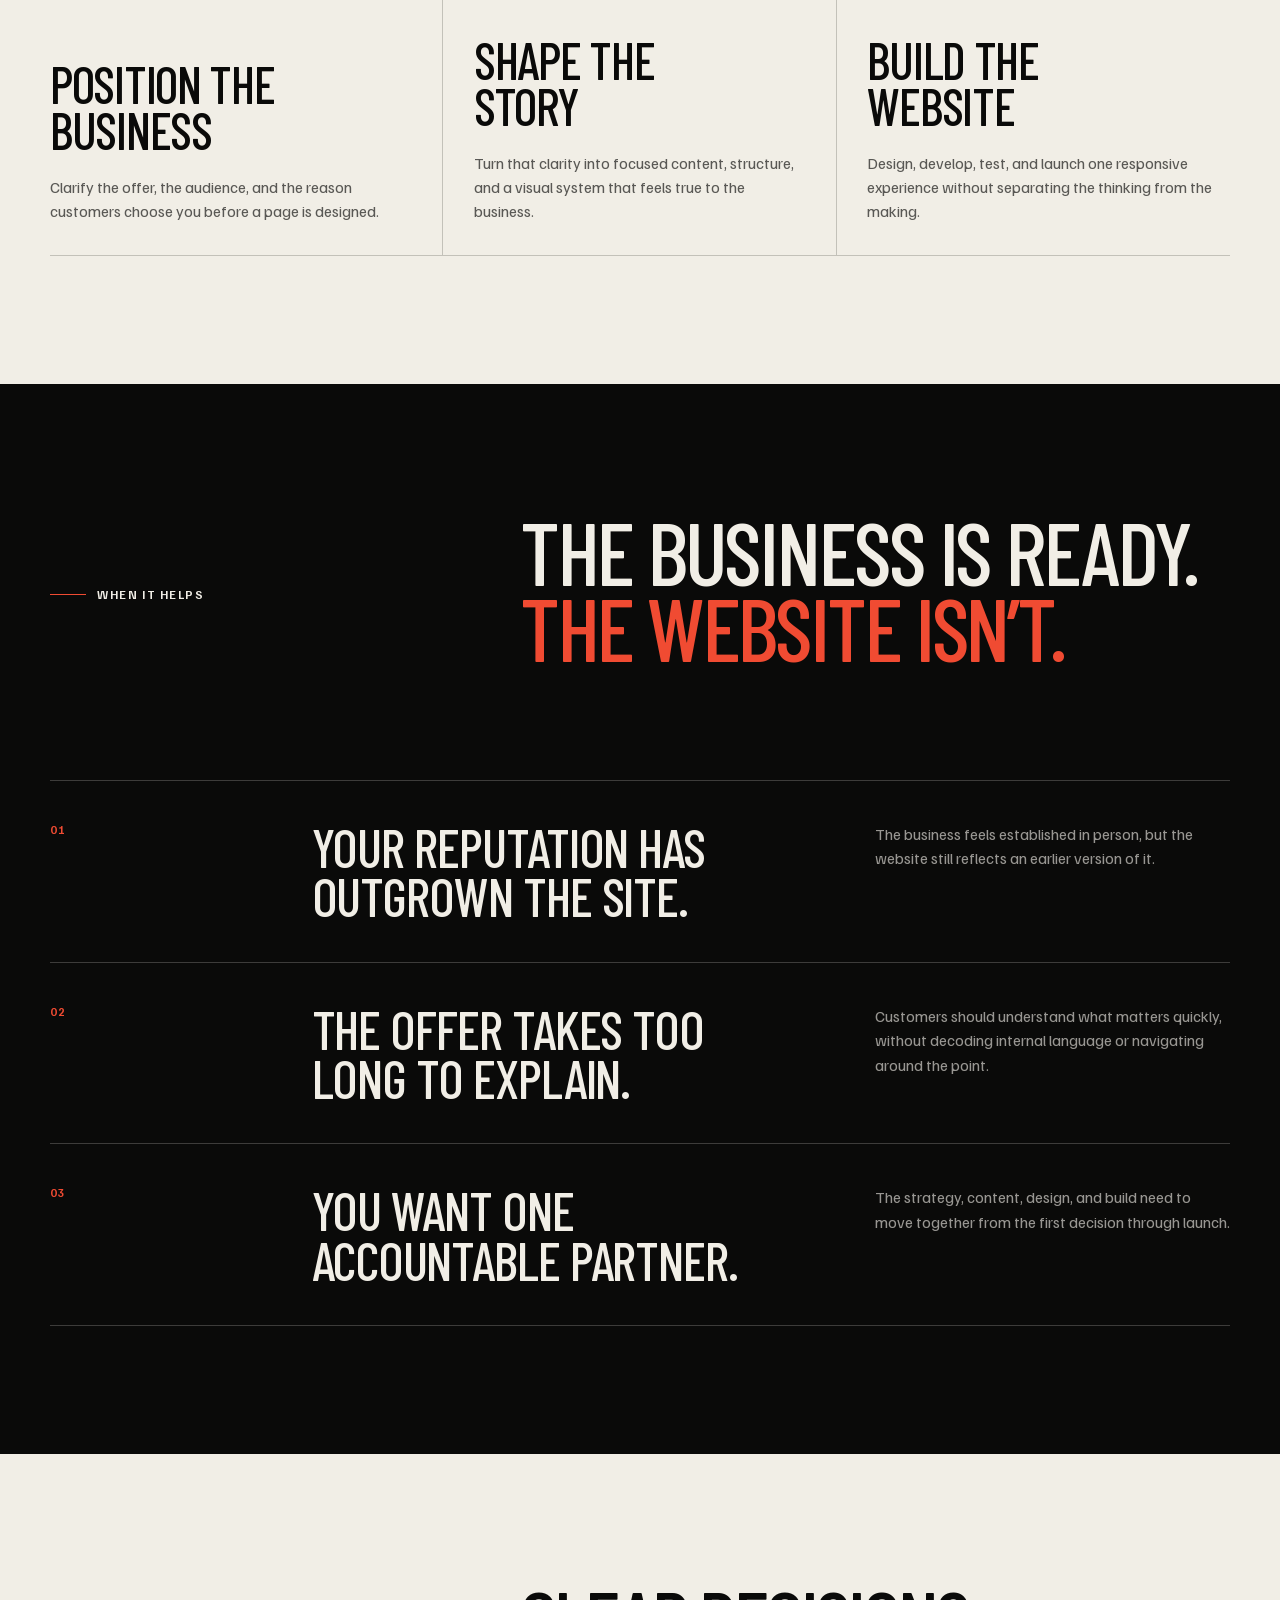
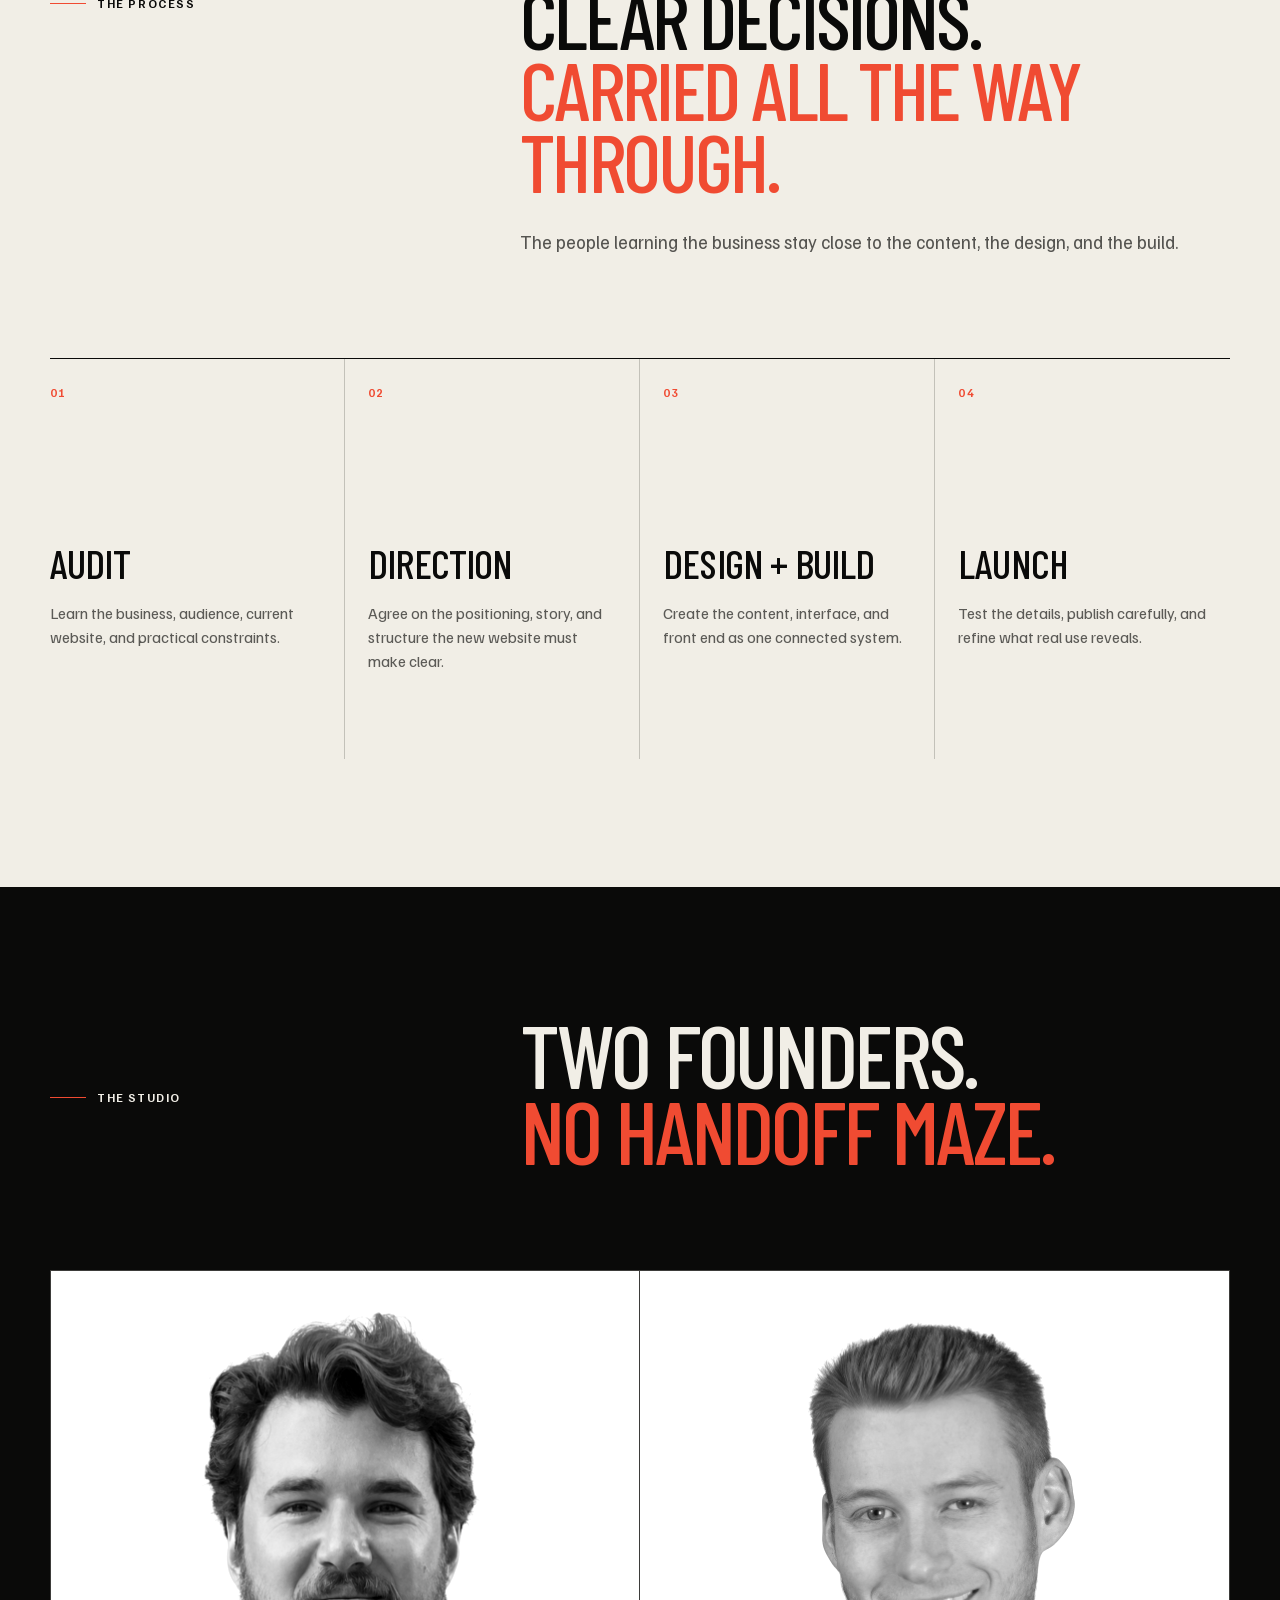
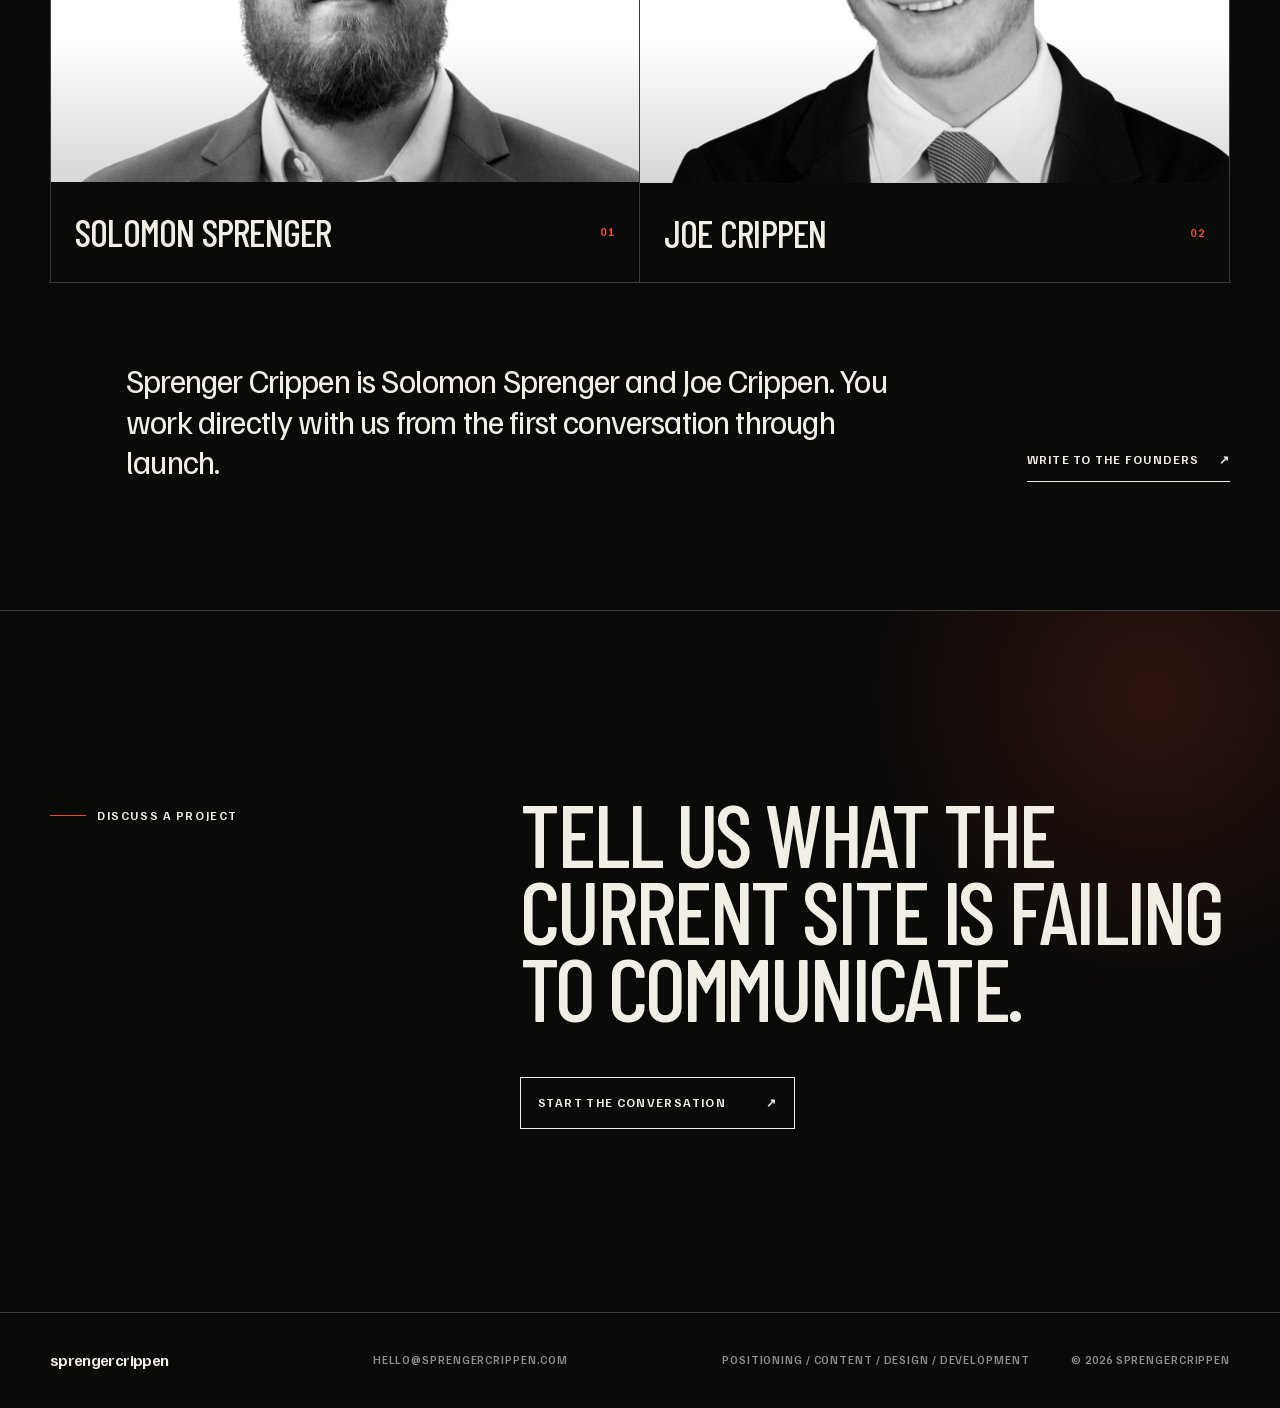
==== commit 0b24aad5: "Publish cinematic editorial reset" ====
--- a/index.html
+++ b/index.html
@@ -1,5 +1,64 @@
-<!DOCTYPE html><html lang="en"><head><meta charSet="utf-8"/><meta name="viewport" content="width=device-width, initial-scale=1"/><link rel="stylesheet" href="/assets/index-DDPwkMCj.css" data-rsc-css-href="/assets/index-DDPwkMCj.css" data-precedence="vite-rsc/importer-resources"/><title>Website Strategy, Story, Design + Development — sprengercrippen</title><meta name="description" content="sprengercrippen finds what makes a business unmistakable, then builds the website strategy, story, design, and technology around it."/><meta name="application-name" content="sprengercrippen"/><meta name="robots" content="index, follow"/><meta property="og:title" content="sprengercrippen — Make the business unmistakable."/><meta property="og:description" content="sprengercrippen is a two-founder website studio that finds what makes a business unmistakable, then builds the strategy, story, design, and technology around it."/><meta property="og:url" content="https://sprengercrippen.com"/><meta property="og:site_name" content="sprengercrippen"/><meta property="og:type" content="website"/><meta property="og:locale" content="en_US"/><meta property="og:image" content="https://sprengercrippen.com/og-unmistakable.png"/><meta property="og:image:width" content="1200"/><meta property="og:image:height" content="630"/><meta property="og:image:alt" content="sprengercrippen — Make the business unmistakable."/><meta name="twitter:card" content="summary_large_image"/><meta name="twitter:title" content="sprengercrippen — Make the business unmistakable."/><meta name="twitter:description" content="sprengercrippen is a two-founder website studio that finds what makes a business unmistakable, then builds the strategy, story, design, and technology around it."/><meta name="twitter:image" content="https://sprengercrippen.com/og-unmistakable.png"/><link rel="icon" href="https://sprengercrippen.com/icon.png" sizes="64x64" type="image/png"/><link rel="canonical" href="https://sprengercrippen.com/"/>
+<!DOCTYPE html><html lang="en"><head><meta charSet="utf-8"/><meta name="viewport" content="width=device-width, initial-scale=1"/><link rel="stylesheet" href="/assets/index-DC7nVsL0.css" data-rsc-css-href="/assets/index-DC7nVsL0.css" data-precedence="vite-rsc/importer-resources"/><title>Website Strategy, Design + Development — sprengercrippen</title><meta name="description" content="A founder-led studio providing positioning, content, website design, and development for established service businesses."/><meta name="application-name" content="sprengercrippen"/><meta name="robots" content="index, follow"/><meta property="og:title" content="Websites for established service businesses that have outgrown theirs."/><meta property="og:description" content="A founder-led studio providing positioning, content, website design, and development for established service businesses."/><meta property="og:url" content="https://sprengercrippen.com"/><meta property="og:site_name" content="sprengercrippen"/><meta property="og:type" content="website"/><meta property="og:locale" content="en_US"/><meta property="og:image" content="https://sprengercrippen.com/og.png"/><meta property="og:image:width" content="1200"/><meta property="og:image:height" content="630"/><meta property="og:image:alt" content="sprengercrippen — Websites for established service businesses that have outgrown theirs."/><meta name="twitter:card" content="summary_large_image"/><meta name="twitter:title" content="Websites for established service businesses that have outgrown theirs."/><meta name="twitter:description" content="A founder-led studio providing positioning, content, website design, and development for established service businesses."/><meta name="twitter:image" content="https://sprengercrippen.com/og.png"/><link rel="icon" href="https://sprengercrippen.com/icon.png" sizes="64x64" type="image/png"/><link rel="canonical" href="https://sprengercrippen.com/"/>
 <style data-vinext-fonts>/* vietnamese */
+@font-face {
+  font-family: 'Barlow Condensed';
+  font-style: normal;
+  font-weight: 500;
+  font-display: swap;
+  src: url(/assets/_vinext_fonts/barlow-condensed-1486b19c8a64/barlow-condensed-eae9592c.woff2) format('woff2');
+  unicode-range: U+0102-0103, U+0110-0111, U+0128-0129, U+0168-0169, U+01A0-01A1, U+01AF-01B0, U+0300-0301, U+0303-0304, U+0308-0309, U+0323, U+0329, U+1EA0-1EF9, U+20AB;
+}
+/* latin-ext */
+@font-face {
+  font-family: 'Barlow Condensed';
+  font-style: normal;
+  font-weight: 500;
+  font-display: swap;
+  src: url(/assets/_vinext_fonts/barlow-condensed-1486b19c8a64/barlow-condensed-ac25a2ed.woff2) format('woff2');
+  unicode-range: U+0100-02BA, U+02BD-02C5, U+02C7-02CC, U+02CE-02D7, U+02DD-02FF, U+0304, U+0308, U+0329, U+1D00-1DBF, U+1E00-1E9F, U+1EF2-1EFF, U+2020, U+20A0-20AB, U+20AD-20C0, U+2113, U+2C60-2C7F, U+A720-A7FF;
+}
+/* latin */
+@font-face {
+  font-family: 'Barlow Condensed';
+  font-style: normal;
+  font-weight: 500;
+  font-display: swap;
+  src: url(/assets/_vinext_fonts/barlow-condensed-1486b19c8a64/barlow-condensed-9eab880d.woff2) format('woff2');
+  unicode-range: U+0000-00FF, U+0131, U+0152-0153, U+02BB-02BC, U+02C6, U+02DA, U+02DC, U+0304, U+0308, U+0329, U+2000-206F, U+20AC, U+2122, U+2191, U+2193, U+2212, U+2215, U+FEFF, U+FFFD;
+}
+/* vietnamese */
+@font-face {
+  font-family: 'Barlow Condensed';
+  font-style: normal;
+  font-weight: 600;
+  font-display: swap;
+  src: url(/assets/_vinext_fonts/barlow-condensed-1486b19c8a64/barlow-condensed-76d3ceb7.woff2) format('woff2');
+  unicode-range: U+0102-0103, U+0110-0111, U+0128-0129, U+0168-0169, U+01A0-01A1, U+01AF-01B0, U+0300-0301, U+0303-0304, U+0308-0309, U+0323, U+0329, U+1EA0-1EF9, U+20AB;
+}
+/* latin-ext */
+@font-face {
+  font-family: 'Barlow Condensed';
+  font-style: normal;
+  font-weight: 600;
+  font-display: swap;
+  src: url(/assets/_vinext_fonts/barlow-condensed-1486b19c8a64/barlow-condensed-ced6a51b.woff2) format('woff2');
+  unicode-range: U+0100-02BA, U+02BD-02C5, U+02C7-02CC, U+02CE-02D7, U+02DD-02FF, U+0304, U+0308, U+0329, U+1D00-1DBF, U+1E00-1E9F, U+1EF2-1EFF, U+2020, U+20A0-20AB, U+20AD-20C0, U+2113, U+2C60-2C7F, U+A720-A7FF;
+}
+/* latin */
+@font-face {
+  font-family: 'Barlow Condensed';
+  font-style: normal;
+  font-weight: 600;
+  font-display: swap;
+  src: url(/assets/_vinext_fonts/barlow-condensed-1486b19c8a64/barlow-condensed-07c3c732.woff2) format('woff2');
+  unicode-range: U+0000-00FF, U+0131, U+0152-0153, U+02BB-02BC, U+02C6, U+02DA, U+02DC, U+0304, U+0308, U+0329, U+2000-206F, U+20AC, U+2122, U+2191, U+2193, U+2212, U+2215, U+FEFF, U+FFFD;
+}
+
+.__font_barlow_condensed_0zvnnw6 { font-family: 'Barlow Condensed', sans-serif; }
+
+.__variable_barlow_condensed_0zvnnw6 { --font-display: 'Barlow Condensed', sans-serif; }
+
+/* vietnamese */
 @font-face {
   font-family: 'Familjen Grotesk';
   font-style: normal;
@@ -27,148 +86,8 @@
   unicode-range: U+0000-00FF, U+0131, U+0152-0153, U+02BB-02BC, U+02C6, U+02DA, U+02DC, U+0304, U+0308, U+0329, U+2000-206F, U+20AC, U+2122, U+2191, U+2193, U+2212, U+2215, U+FEFF, U+FFFD;
 }
 
-.__font_familjen_grotesk_0hf67gs { font-family: 'Familjen Grotesk', sans-serif; }
+.__font_familjen_grotesk_0s5k0cw { font-family: 'Familjen Grotesk', sans-serif; }
 
-.__variable_familjen_grotesk_0hf67gs { --font-familjen-grotesk: 'Familjen Grotesk', sans-serif; }
-
-/* cyrillic-ext */
-@font-face {
-  font-family: 'IBM Plex Mono';
-  font-style: normal;
-  font-weight: 400;
-  font-display: swap;
-  src: url(/assets/_vinext_fonts/ibm-plex-mono-fb0034d93db3/ibm-plex-mono-3a6be21f.woff2) format('woff2');
-  unicode-range: U+0460-052F, U+1C80-1C8A, U+20B4, U+2DE0-2DFF, U+A640-A69F, U+FE2E-FE2F;
-}
-/* cyrillic */
-@font-face {
-  font-family: 'IBM Plex Mono';
-  font-style: normal;
-  font-weight: 400;
-  font-display: swap;
-  src: url(/assets/_vinext_fonts/ibm-plex-mono-fb0034d93db3/ibm-plex-mono-c969eaac.woff2) format('woff2');
-  unicode-range: U+0301, U+0400-045F, U+0490-0491, U+04B0-04B1, U+2116;
-}
-/* vietnamese */
-@font-face {
-  font-family: 'IBM Plex Mono';
-  font-style: normal;
-  font-weight: 400;
-  font-display: swap;
-  src: url(/assets/_vinext_fonts/ibm-plex-mono-fb0034d93db3/ibm-plex-mono-ef6e627b.woff2) format('woff2');
-  unicode-range: U+0102-0103, U+0110-0111, U+0128-0129, U+0168-0169, U+01A0-01A1, U+01AF-01B0, U+0300-0301, U+0303-0304, U+0308-0309, U+0323, U+0329, U+1EA0-1EF9, U+20AB;
-}
-/* latin-ext */
-@font-face {
-  font-family: 'IBM Plex Mono';
-  font-style: normal;
-  font-weight: 400;
-  font-display: swap;
-  src: url(/assets/_vinext_fonts/ibm-plex-mono-fb0034d93db3/ibm-plex-mono-9994c10a.woff2) format('woff2');
-  unicode-range: U+0100-02BA, U+02BD-02C5, U+02C7-02CC, U+02CE-02D7, U+02DD-02FF, U+0304, U+0308, U+0329, U+1D00-1DBF, U+1E00-1E9F, U+1EF2-1EFF, U+2020, U+20A0-20AB, U+20AD-20C0, U+2113, U+2C60-2C7F, U+A720-A7FF;
-}
-/* latin */
-@font-face {
-  font-family: 'IBM Plex Mono';
-  font-style: normal;
-  font-weight: 400;
-  font-display: swap;
-  src: url(/assets/_vinext_fonts/ibm-plex-mono-fb0034d93db3/ibm-plex-mono-d7731959.woff2) format('woff2');
-  unicode-range: U+0000-00FF, U+0131, U+0152-0153, U+02BB-02BC, U+02C6, U+02DA, U+02DC, U+0304, U+0308, U+0329, U+2000-206F, U+20AC, U+2122, U+2191, U+2193, U+2212, U+2215, U+FEFF, U+FFFD;
-}
-/* cyrillic-ext */
-@font-face {
-  font-family: 'IBM Plex Mono';
-  font-style: normal;
-  font-weight: 500;
-  font-display: swap;
-  src: url(/assets/_vinext_fonts/ibm-plex-mono-fb0034d93db3/ibm-plex-mono-1321c702.woff2) format('woff2');
-  unicode-range: U+0460-052F, U+1C80-1C8A, U+20B4, U+2DE0-2DFF, U+A640-A69F, U+FE2E-FE2F;
-}
-/* cyrillic */
-@font-face {
-  font-family: 'IBM Plex Mono';
-  font-style: normal;
-  font-weight: 500;
-  font-display: swap;
-  src: url(/assets/_vinext_fonts/ibm-plex-mono-fb0034d93db3/ibm-plex-mono-b98a4523.woff2) format('woff2');
-  unicode-range: U+0301, U+0400-045F, U+0490-0491, U+04B0-04B1, U+2116;
-}
-/* vietnamese */
-@font-face {
-  font-family: 'IBM Plex Mono';
-  font-style: normal;
-  font-weight: 500;
-  font-display: swap;
-  src: url(/assets/_vinext_fonts/ibm-plex-mono-fb0034d93db3/ibm-plex-mono-d9a6454f.woff2) format('woff2');
-  unicode-range: U+0102-0103, U+0110-0111, U+0128-0129, U+0168-0169, U+01A0-01A1, U+01AF-01B0, U+0300-0301, U+0303-0304, U+0308-0309, U+0323, U+0329, U+1EA0-1EF9, U+20AB;
-}
-/* latin-ext */
-@font-face {
-  font-family: 'IBM Plex Mono';
-  font-style: normal;
-  font-weight: 500;
-  font-display: swap;
-  src: url(/assets/_vinext_fonts/ibm-plex-mono-fb0034d93db3/ibm-plex-mono-60d1ee22.woff2) format('woff2');
-  unicode-range: U+0100-02BA, U+02BD-02C5, U+02C7-02CC, U+02CE-02D7, U+02DD-02FF, U+0304, U+0308, U+0329, U+1D00-1DBF, U+1E00-1E9F, U+1EF2-1EFF, U+2020, U+20A0-20AB, U+20AD-20C0, U+2113, U+2C60-2C7F, U+A720-A7FF;
-}
-/* latin */
-@font-face {
-  font-family: 'IBM Plex Mono';
-  font-style: normal;
-  font-weight: 500;
-  font-display: swap;
-  src: url(/assets/_vinext_fonts/ibm-plex-mono-fb0034d93db3/ibm-plex-mono-8d0aead6.woff2) format('woff2');
-  unicode-range: U+0000-00FF, U+0131, U+0152-0153, U+02BB-02BC, U+02C6, U+02DA, U+02DC, U+0304, U+0308, U+0329, U+2000-206F, U+20AC, U+2122, U+2191, U+2193, U+2212, U+2215, U+FEFF, U+FFFD;
-}
-/* cyrillic-ext */
-@font-face {
-  font-family: 'IBM Plex Mono';
-  font-style: normal;
-  font-weight: 600;
-  font-display: swap;
-  src: url(/assets/_vinext_fonts/ibm-plex-mono-fb0034d93db3/ibm-plex-mono-fffef905.woff2) format('woff2');
-  unicode-range: U+0460-052F, U+1C80-1C8A, U+20B4, U+2DE0-2DFF, U+A640-A69F, U+FE2E-FE2F;
-}
-/* cyrillic */
-@font-face {
-  font-family: 'IBM Plex Mono';
-  font-style: normal;
-  font-weight: 600;
-  font-display: swap;
-  src: url(/assets/_vinext_fonts/ibm-plex-mono-fb0034d93db3/ibm-plex-mono-4d3fe5e6.woff2) format('woff2');
-  unicode-range: U+0301, U+0400-045F, U+0490-0491, U+04B0-04B1, U+2116;
-}
-/* vietnamese */
-@font-face {
-  font-family: 'IBM Plex Mono';
-  font-style: normal;
-  font-weight: 600;
-  font-display: swap;
-  src: url(/assets/_vinext_fonts/ibm-plex-mono-fb0034d93db3/ibm-plex-mono-3d252c9a.woff2) format('woff2');
-  unicode-range: U+0102-0103, U+0110-0111, U+0128-0129, U+0168-0169, U+01A0-01A1, U+01AF-01B0, U+0300-0301, U+0303-0304, U+0308-0309, U+0323, U+0329, U+1EA0-1EF9, U+20AB;
-}
-/* latin-ext */
-@font-face {
-  font-family: 'IBM Plex Mono';
-  font-style: normal;
-  font-weight: 600;
-  font-display: swap;
-  src: url(/assets/_vinext_fonts/ibm-plex-mono-fb0034d93db3/ibm-plex-mono-486bb381.woff2) format('woff2');
-  unicode-range: U+0100-02BA, U+02BD-02C5, U+02C7-02CC, U+02CE-02D7, U+02DD-02FF, U+0304, U+0308, U+0329, U+1D00-1DBF, U+1E00-1E9F, U+1EF2-1EFF, U+2020, U+20A0-20AB, U+20AD-20C0, U+2113, U+2C60-2C7F, U+A720-A7FF;
-}
-/* latin */
-@font-face {
-  font-family: 'IBM Plex Mono';
-  font-style: normal;
-  font-weight: 600;
-  font-display: swap;
-  src: url(/assets/_vinext_fonts/ibm-plex-mono-fb0034d93db3/ibm-plex-mono-8864f199.woff2) format('woff2');
-  unicode-range: U+0000-00FF, U+0131, U+0152-0153, U+02BB-02BC, U+02C6, U+02DA, U+02DC, U+0304, U+0308, U+0329, U+2000-206F, U+20AC, U+2122, U+2191, U+2193, U+2212, U+2215, U+FEFF, U+FFFD;
-}
-
-.__font_ibm_plex_mono_0oze4nk { font-family: 'IBM Plex Mono', sans-serif; }
-
-.__variable_ibm_plex_mono_0oze4nk { --font-ibm-plex-mono: 'IBM Plex Mono', sans-serif; }
+.__variable_familjen_grotesk_0s5k0cw { --font-body: 'Familjen Grotesk', sans-serif; }
 </style>
-</head><body class="__variable_familjen_grotesk_0hf67gs __variable_ibm_plex_mono_0oze4nk"><script type="application/ld+json">{"@context":"https://schema.org","@type":"Organization","name":"sprengercrippen","url":"https://sprengercrippen.com","founder":[{"@type":"Person","name":"Solomon Sprenger"},{"@type":"Person","name":"Joe Crippen"}]}</script><div class="site-frame unmistakable-site"><a class="skip-link" href="#main-content">Skip to content</a><header class="site-header"><a href="/" class="site-header__brand" aria-label="sprengercrippen home">sprengercrippen</a><nav class="desktop-nav" aria-label="Primary navigation"><a href="/#method">Method</a><a href="/#studio">Studio</a><a href="/#process">Process</a><a href="/contact" class="nav-cta">Start a conversation <span aria-hidden="true">↗</span></a></nav><details class="mobile-nav"><summary aria-label="Toggle navigation"><span>Menu</span><span class="menu-lines" aria-hidden="true"></span></summary><nav aria-label="Mobile navigation"><a href="/#method">Method</a><a href="/#studio">Studio</a><a href="/#process">Process</a><a href="/contact">Start a conversation ↗</a></nav></details></header><main id="main-content"><section class="unmistakable-hero" aria-labelledby="hero-title"><p class="unmistakable-wordmark" aria-label="sprengercrippen">sprengercrippen</p><div class="unmistakable-hero__layout"><div class="unmistakable-hero__copy"><p class="eyebrow">Website strategy, story, design + development</p><h1 id="hero-title">We find what makes your business<!-- --> <span>unmistakable</span>—then build around it.</h1><p class="unmistakable-hero__support">Strategy, story, design, and development by two founders—from the first conversation through launch.</p><div class="unmistakable-hero__actions"><a href="/contact" class="button button--signal"><span>Start with the business</span><span aria-hidden="true">↗</span></a><a href="#method" class="text-link">See the method <span aria-hidden="true">↓</span></a></div></div><div class="signal-board" role="img" aria-label="Scattered business observations resolving into the reason customers choose the business"><div class="signal-board__fragments" aria-hidden="true"><span class="fragment--one">What customers remember</span><span class="fragment--two">Why they return</span><span class="fragment--three">What competitors miss</span><span class="fragment--four">What only you can say</span><span class="fragment--five">The useful details</span><span class="fragment--six">The real reason</span></div><div class="signal-board__axis" aria-hidden="true"><i></i></div><p class="signal-board__answer"><span>The reason</span>people choose you.</p></div></div><div class="unmistakable-hero__folio" aria-hidden="true"><span>Two founders</span><span>One idea, carried all the way through</span></div></section><section class="method-section" id="method" aria-labelledby="method-title"><div class="method-section__intro"><span class="section-label section-label--inverse">The method</span><h2 id="method-title">From business truth<br/><span>to website system.</span></h2><p>We do not start with pages. We start with the thing your best customers already understand—and make it impossible for everyone else to miss.</p></div><div class="method-flow"><article><span class="method-flow__number">01</span><div class="method-flow__marker" aria-hidden="true"><i></i></div><h3>Find it.</h3><p>Listen for the reason customers return, refer, and choose the business.</p></article><article><span class="method-flow__number">02</span><div class="method-flow__marker" aria-hidden="true"><i></i></div><h3>Frame it.</h3><p>Turn that reason into a clear story, structure, and visual direction.</p></article><article><span class="method-flow__number">03</span><div class="method-flow__marker" aria-hidden="true"><i></i></div><h3>Build around it.</h3><p>Make every page, interaction, and technical detail reinforce the same idea.</p></article></div><div class="method-capabilities" aria-label="Capabilities"><span>Strategy + content</span><span>Design + interaction</span><span>Development + launch</span></div></section><section class="founders-section" id="studio" aria-labelledby="studio-title"><div class="founders-section__heading"><span class="section-label section-label--default">Two founders / no relay race</span><h2 id="studio-title">You meet us.<br/><span>We stay in the work.</span></h2></div><div class="founder-diptych"><figure class="founder-card founder-card--solomon"><div class="founder-card__portrait"><img src="/headshots/solomon-sprenger-headshot-square.jpg" width="1200" height="1200" alt="Portrait of Solomon Sprenger" loading="lazy" sizes="(max-width: 820px) 100vw, 50vw"/></div><figcaption><span>Solomon Sprenger</span><small>Founder / 01</small></figcaption></figure><figure class="founder-card founder-card--joe"><div class="founder-card__portrait"><img src="/headshots/joe-crippen-headshot-square-color-corrected.jpg" width="1200" height="1200" alt="Portrait of Joe Crippen" loading="lazy" sizes="(max-width: 820px) 100vw, 50vw"/></div><figcaption><span>Joe Crippen</span><small>Founder / 02</small></figcaption></figure></div><div class="founders-section__promise"><p>sprengercrippen is Solomon Sprenger and Joe Crippen.</p><p>You work directly with us from the first conversation through launch. The people learning the business stay close to the story, the design, and the build.</p><a href="/contact" class="text-link">Write to the founders <span aria-hidden="true">↗</span></a></div></section><section class="fit-section" aria-labelledby="fit-title"><div class="fit-section__heading"><span class="section-label section-label--inverse">A strong fit</span><h2 id="fit-title">When the business is<br/><span>better than the website.</span></h2></div><ol class="fit-list"><li><span>01</span><p>The business evolved. The website did not.</p></li><li><span>02</span><p>The offer is good. The explanation is not.</p></li><li><span>03</span><p>The team wants one partner from first decision through launch.</p></li></ol></section><section class="compact-process" id="process" aria-labelledby="process-title"><div class="compact-process__heading"><span class="section-label section-label--default">How the work moves</span><h2 id="process-title">From what matters<br/><span>to what launches.</span></h2></div><ol class="compact-process__grid"><li><span>01</span><h3>Audit</h3><p>Learn the business, audience, current website, and practical constraints.</p></li><li><span>02</span><h3>Direction</h3><p>Agree on the one idea, story, and structure the new website must make clear.</p></li><li><span>03</span><h3>Design + Build</h3><p>Create the content, interface, and front end as one connected system.</p></li><li><span>04</span><h3>Launch</h3><p>Test the details, publish carefully, and refine what real use reveals.</p></li></ol></section></main><footer class="site-footer"><div class="site-footer__prompt"><div class="closing-signal" aria-hidden="true"><span></span><span></span></div><span class="section-label section-label--inverse">Start with the business</span><div class="site-footer__prompt-copy"><h2>The best thing about your business should not be buried.</h2><p>Tell us what the current site gets wrong—and what customers should understand instead.</p><a href="/contact" class="button button--paper"><span>Start a conversation</span><span aria-hidden="true">↗</span></a></div></div><div class="site-footer__meta"><a href="/" class="footer-wordmark">sprengercrippen</a><a href="mailto:hello@sprengercrippen.com">hello@sprengercrippen.com</a><span>Strategy / story / design / development</span><span>© 2026 <!-- -->sprengercrippen</span></div></footer></div></body></html>+</head><body class="__variable_barlow_condensed_0zvnnw6 __variable_familjen_grotesk_0s5k0cw"><script type="application/ld+json">{"@context":"https://schema.org","@type":"Organization","name":"sprengercrippen","url":"https://sprengercrippen.com","founder":[{"@type":"Person","name":"Solomon Sprenger"},{"@type":"Person","name":"Joe Crippen"}]}</script><div class="site-frame cinematic-site"><a class="skip-link" href="#main-content">Skip to content</a><header class="site-header"><a href="/" class="site-header__brand" aria-label="sprengercrippen home">sprengercrippen</a><nav class="desktop-nav" aria-label="Primary navigation"><a href="/#services">Services</a><a href="/#process">Process</a><a href="/#studio">Studio</a><a href="/contact" class="nav-contact">Contact</a></nav><details class="mobile-nav"><summary aria-label="Toggle navigation"><span>Menu</span><span class="menu-mark" aria-hidden="true"></span></summary><nav aria-label="Mobile navigation"><a href="/#services"><small>0<!-- -->1</small><span>Services</span></a><a href="/#process"><small>0<!-- -->2</small><span>Process</span></a><a href="/#studio"><small>0<!-- -->3</small><span>Studio</span></a><a href="/contact"><small>04</small><span>Contact</span></a><a class="mobile-nav__email" href="mailto:hello@sprengercrippen.com">hello@sprengercrippen.com</a></nav></details></header><main id="main-content"><section class="hero-scene" aria-labelledby="hero-title"><div class="hero-scene__atmosphere" aria-hidden="true"><span></span><span></span></div><div class="hero-scene__content"><p class="hero-scene__kicker">Independent website studio</p><h1 id="hero-title"><span class="hero-line"><span>Websites for</span></span><span class="hero-line"><span>established service businesses</span></span><span class="hero-line hero-line--accent"><span>that have outgrown theirs.</span></span></h1><div class="hero-scene__lower"><p>We combine positioning, content, design, and development to make the business easier to understand, trust, and choose.</p><div class="hero-scene__actions"><a href="/contact" class="action-link action-link--light"><span>Discuss a project</span><span aria-hidden="true">↗</span></a><a href="#services" class="quiet-link">See how we work <span aria-hidden="true">↓</span></a></div></div></div><div class="hero-scene__footer" aria-hidden="true"><span>Founder-led</span><span>Positioning to launch</span></div></section><section class="services-scene" id="services" aria-labelledby="services-title"><div class="scene-heading"><span class="section-label"><i aria-hidden="true"></i>How we help</span><h2 id="services-title">One team from first question<br/><span>to live website.</span></h2><p>A new website should sharpen the business, not decorate around what is unclear. We begin with the decisions that make everything else easier.</p></div><div class="service-list"><article><span class="service-list__number">01</span><h3>Position the business</h3><p>Clarify the offer, the audience, and the reason customers choose you before a page is designed.</p></article><article><span class="service-list__number">02</span><h3>Shape the story</h3><p>Turn that clarity into focused content, structure, and a visual system that feels true to the business.</p></article><article><span class="service-list__number">03</span><h3>Build the website</h3><p>Design, develop, test, and launch one responsive experience without separating the thinking from the making.</p></article></div></section><section class="fit-scene" aria-labelledby="fit-title"><div class="fit-scene__heading"><span class="section-label section-label--inverse"><i aria-hidden="true"></i>When it helps</span><h2 id="fit-title">The business is ready.<br/><span>The website isn’t.</span></h2></div><div class="fit-list"><article><span>0<!-- -->1</span><div><h3>Your reputation has outgrown the site.</h3><p>The business feels established in person, but the website still reflects an earlier version of it.</p></div></article><article><span>0<!-- -->2</span><div><h3>The offer takes too long to explain.</h3><p>Customers should understand what matters quickly, without decoding internal language or navigating around the point.</p></div></article><article><span>0<!-- -->3</span><div><h3>You want one accountable partner.</h3><p>The strategy, content, design, and build need to move together from the first decision through launch.</p></div></article></div></section><section class="process-scene" id="process" aria-labelledby="process-title"><div class="scene-heading scene-heading--process"><span class="section-label"><i aria-hidden="true"></i>The process</span><h2 id="process-title">Clear decisions.<br/><span>Carried all the way through.</span></h2><p>The people learning the business stay close to the content, the design, and the build.</p></div><ol class="process-list"><li><span>01</span><h3>Audit</h3><p>Learn the business, audience, current website, and practical constraints.</p></li><li><span>02</span><h3>Direction</h3><p>Agree on the positioning, story, and structure the new website must make clear.</p></li><li><span>03</span><h3>Design + Build</h3><p>Create the content, interface, and front end as one connected system.</p></li><li><span>04</span><h3>Launch</h3><p>Test the details, publish carefully, and refine what real use reveals.</p></li></ol></section><section class="studio-scene" id="studio" aria-labelledby="studio-title"><div class="studio-scene__heading"><span class="section-label section-label--inverse"><i aria-hidden="true"></i>The studio</span><h2 id="studio-title">Two founders.<br/><span>No handoff maze.</span></h2></div><div class="founder-spread"><figure><div class="founder-portrait"><img src="/headshots/solomon-sprenger-headshot-square.jpg" width="1200" height="1200" alt="Portrait of Solomon Sprenger" loading="lazy"/></div><figcaption><span>Solomon Sprenger</span><small>01</small></figcaption></figure><figure><div class="founder-portrait"><img src="/headshots/joe-crippen-headshot-square-color-corrected.jpg" width="1200" height="1200" alt="Portrait of Joe Crippen" loading="lazy"/></div><figcaption><span>Joe Crippen</span><small>02</small></figcaption></figure></div><div class="studio-scene__statement"><p>Sprenger Crippen is Solomon Sprenger and Joe Crippen. You work directly with us from the first conversation through launch.</p><a href="/contact" class="quiet-link quiet-link--inverse">Write to the founders <span aria-hidden="true">↗</span></a></div></section></main><footer class="site-footer"><div class="site-footer__prompt"><span class="section-label section-label--inverse"><i aria-hidden="true"></i>Discuss a project</span><div class="site-footer__prompt-copy"><h2>Tell us what the current site is failing to communicate.</h2><a href="/contact" class="action-link action-link--light"><span>Start the conversation</span><span aria-hidden="true">↗</span></a></div></div><div class="site-footer__meta"><a href="/" class="footer-wordmark">sprengercrippen</a><a href="mailto:hello@sprengercrippen.com">hello@sprengercrippen.com</a><span>Positioning / content / design / development</span><span>© 2026 <!-- -->sprengercrippen</span></div></footer></div></body></html>
--- a/assets/index-DC7nVsL0.css
+++ b/assets/index-DC7nVsL0.css
@@ -0,0 +1 @@
+:root{--ink:#0a0a09;--bone:#f1eee6;--signal:#f04b32;--stone:#a7a198;--rule-dark:#0a0a0933;--rule-light:#f1eee638;--display:"Barlow Condensed", "Arial Narrow", sans-serif;--body:"Familjen Grotesk", Arial, sans-serif;--gutter:clamp(1.25rem, 3.9vw, 4.25rem);--header-height:4.75rem;--scene-pad:clamp(6.5rem, 10vw, 10.5rem)}*{box-sizing:border-box}html{scroll-behavior:smooth}body{background:var(--bone);color:var(--ink);font-family:var(--body);text-rendering:optimizelegibility;-webkit-font-smoothing:antialiased;margin:0;font-size:1rem;line-height:1.45}body,button,a,summary{font-family:var(--body)}a{color:inherit;text-decoration:none}img{max-width:100%;display:block}h1,h2,h3,p,figure,ol{margin:0}ol{padding:0;list-style:none}::selection{background:var(--signal);color:var(--ink)}:focus-visible{outline:3px solid var(--signal);outline-offset:4px}.site-frame{min-width:20rem;overflow:clip}.skip-link{z-index:100;background:var(--bone);color:var(--ink);padding:.75rem 1rem;transition:transform .16s;position:fixed;top:.75rem;left:.75rem;transform:translateY(-180%)}.skip-link:focus{transform:translateY(0)}.site-header{z-index:50;height:var(--header-height);padding-inline:var(--gutter);color:var(--bone);background:color-mix(in srgb, var(--ink) 88%, transparent);border-bottom:1px solid var(--rule-light);-webkit-backdrop-filter:blur(14px);backdrop-filter:blur(14px);justify-content:space-between;align-items:center;display:flex;position:fixed;inset:0 0 auto}.site-header__brand{letter-spacing:-.04em;align-items:center;min-height:44px;font-size:clamp(.98rem,1.2vw,1.14rem);font-weight:650;display:inline-flex}.desktop-nav{align-items:center;gap:clamp(1.6rem,2.6vw,3rem);height:100%;display:flex}.desktop-nav a{letter-spacing:.12em;text-transform:uppercase;align-items:center;min-height:44px;font-size:.76rem;font-weight:600;display:inline-flex;position:relative}.desktop-nav a:after{content:"";background:var(--signal);transform-origin:100%;height:1px;transition:transform .22s;position:absolute;bottom:.5rem;left:0;right:0;transform:scaleX(0)}.desktop-nav a:hover:after,.desktop-nav a:focus-visible:after{transform-origin:0;transform:scaleX(1)}.desktop-nav .nav-contact{color:var(--signal)}.mobile-nav{display:none}.section-label{color:var(--ink);letter-spacing:.13em;text-transform:uppercase;align-items:center;gap:.7rem;font-size:.76rem;font-weight:650;display:inline-flex}.section-label i{background:var(--signal);width:2.25rem;height:1px}.section-label--inverse{color:var(--bone)}.action-link{letter-spacing:.11em;text-transform:uppercase;border:1px solid;justify-content:space-between;align-items:center;gap:2.5rem;min-height:3.25rem;padding:.9rem 1.05rem;font-size:.77rem;font-weight:650;transition:background-color .18s,color .18s,border-color .18s;display:inline-flex}.action-link--light{color:var(--bone)}.action-link--light:hover,.action-link--light:focus-visible{color:var(--ink);background:var(--signal);border-color:var(--signal)}.action-link--dark{color:var(--ink)}.action-link--dark:hover,.action-link--dark:focus-visible{color:var(--bone);background:var(--ink)}.quiet-link{letter-spacing:.1em;text-transform:uppercase;align-items:center;gap:1.2rem;min-height:44px;font-size:.77rem;font-weight:650;display:inline-flex;position:relative}.quiet-link:after{content:"";transform-origin:0;background:currentColor;height:1px;transition:transform .18s;position:absolute;bottom:0;left:0;right:0}.quiet-link:hover:after{transform:scaleX(.35)}.quiet-link--inverse{color:var(--bone)}.hero-scene{min-height:100svh;padding:calc(var(--header-height) + clamp(2rem, 5vh, 5rem)) var(--gutter) clamp(5.5rem, 9vh, 7rem);color:var(--bone);background:var(--ink);isolation:isolate;align-items:end;display:grid;position:relative}.hero-scene__atmosphere{z-index:-1;background:radial-gradient(circle at 82% 14%,#f04b3221,#0000 25%),linear-gradient(135deg,#0000 0 58%,#f1eee606 58% 59%,#0000 59%);position:absolute;inset:0;overflow:hidden}.hero-scene__atmosphere:before{content:"";aspect-ratio:1;border:1px solid #f1eee617;border-radius:50%;width:min(62vw,64rem);position:absolute;top:4%;right:-22%}.hero-scene__atmosphere span:first-child{top:var(--header-height);background:linear-gradient(var(--signal), transparent);width:1px;height:43%;position:absolute;right:18%}.hero-scene__atmosphere span:last-child{right:var(--gutter);background:var(--signal);width:clamp(4rem,9vw,9rem);height:1px;position:absolute;bottom:4.6rem}.hero-scene__content{max-width:104rem;position:relative}.hero-scene__kicker{color:var(--stone);letter-spacing:.15em;text-transform:uppercase;margin-bottom:clamp(1.2rem,2.4vh,2.25rem);font-size:.76rem;font-weight:650}.hero-scene h1{max-width:91rem;font-family:var(--display);letter-spacing:-.035em;text-transform:uppercase;font-size:clamp(3.4rem,7.8vw,7rem);font-weight:500;line-height:.82}.hero-line{display:block;overflow:hidden}.hero-line>span{animation:.8s cubic-bezier(.16,1,.3,1) both hero-line-in;display:block}.hero-line:nth-child(2)>span{font-size:.84em;animation-delay:90ms}.hero-line:nth-child(3)>span{animation-delay:.18s}.hero-line--accent{color:var(--signal)}.hero-scene__lower{grid-template-columns:minmax(18rem,1fr) auto;align-items:end;gap:3rem;width:min(100%,71rem);margin-top:clamp(2rem,4vh,3.75rem);display:grid}.hero-scene__lower>p{color:#f1eee6c7;max-width:44rem;font-size:clamp(1.05rem,1.55vw,1.35rem);line-height:1.42}.hero-scene__actions{align-items:center;gap:1.6rem;display:flex}.hero-scene__footer{right:var(--gutter);bottom:1.25rem;left:var(--gutter);color:#f1eee67a;letter-spacing:.14em;text-transform:uppercase;justify-content:space-between;font-size:.66rem;font-weight:600;display:flex;position:absolute}@keyframes hero-line-in{0%{opacity:0;transform:translateY(105%)}to{opacity:1;transform:translateY(0)}}.services-scene,.process-scene{padding:var(--scene-pad) var(--gutter);background:var(--bone)}.scene-heading{grid-template-columns:minmax(12rem,.7fr) minmax(32rem,1.35fr);column-gap:clamp(3rem,8vw,9rem);display:grid}.scene-heading .section-label{align-self:start;margin-top:.8rem}.scene-heading h2{font-family:var(--display);letter-spacing:-.035em;text-transform:uppercase;grid-column:2;font-size:clamp(3.6rem,6.4vw,6.6rem);font-weight:500;line-height:.87}.scene-heading h2 span{color:var(--signal)}.scene-heading>p{color:#0a0a09ad;grid-column:2;max-width:42rem;margin-top:2rem;font-size:clamp(1.05rem,1.45vw,1.28rem);line-height:1.5}.service-list{border-top:1px solid var(--rule-dark);border-bottom:1px solid var(--rule-dark);grid-template-columns:repeat(3,1fr);margin-top:clamp(5rem,9vw,9rem);display:grid}.service-list article{border-right:1px solid var(--rule-dark);flex-direction:column;min-height:clamp(22rem,32vw,31rem);padding:1.5rem clamp(1.25rem,2.4vw,2.5rem) 2rem;display:flex}.service-list article:first-child{padding-left:0}.service-list article:last-child{border-right:0;padding-right:0}.service-list__number{color:var(--signal);letter-spacing:.13em;font-size:.72rem;font-weight:650}.service-list h3{max-width:18rem;font-family:var(--display);letter-spacing:-.025em;text-transform:uppercase;margin-top:auto;font-size:clamp(2.6rem,4vw,4.4rem);font-weight:500;line-height:.9}.service-list p{color:#0a0a09a8;max-width:24rem;margin-top:1.4rem;font-size:1rem;line-height:1.5}.fit-scene{padding:var(--scene-pad) var(--gutter);color:var(--bone);background:var(--ink)}.fit-scene__heading{grid-template-columns:minmax(12rem,.7fr) minmax(32rem,1.35fr);column-gap:clamp(3rem,8vw,9rem);display:grid}.fit-scene__heading .section-label{margin-top:.8rem}.fit-scene__heading h2{font-family:var(--display);letter-spacing:-.035em;text-transform:uppercase;grid-column:2;font-size:clamp(3.8rem,7vw,7.2rem);font-weight:500;line-height:.85}.fit-scene__heading h2 span{color:var(--signal)}.fit-list{border-top:1px solid var(--rule-light);margin-top:clamp(5rem,9vw,9rem)}.fit-list article{border-bottom:1px solid var(--rule-light);grid-template-columns:minmax(5rem,.4fr) minmax(18rem,1.6fr);gap:2rem;padding:clamp(1.8rem,3.2vw,3.25rem) 0;display:grid}.fit-list>article>span{color:var(--signal);letter-spacing:.13em;font-size:.72rem;font-weight:650}.fit-list article>div{grid-template-columns:minmax(19rem,1fr) minmax(17rem,.75fr);align-items:start;gap:clamp(2rem,7vw,8rem);display:grid}.fit-list h3{font-family:var(--display);letter-spacing:-.02em;text-transform:uppercase;font-size:clamp(2.5rem,4.2vw,4.5rem);font-weight:500;line-height:.92}.fit-list p{color:#f1eee69e;font-size:1rem;line-height:1.55}.scene-heading--process{align-items:start}.process-list{border-top:1px solid var(--ink);grid-template-columns:repeat(4,1fr);margin-top:clamp(5rem,8vw,8rem);display:grid}.process-list li{border-right:1px solid var(--rule-dark);min-height:25rem;padding:1.3rem clamp(1rem,1.8vw,2rem) 2rem;position:relative}.process-list li:first-child{padding-left:0}.process-list li:last-child{border-right:0;padding-right:0}.process-list li>span{color:var(--signal);letter-spacing:.13em;font-size:.72rem;font-weight:650}.process-list h3{font-family:var(--display);letter-spacing:-.02em;text-transform:uppercase;margin-top:clamp(7rem,11vw,11rem);font-size:clamp(2.4rem,3.2vw,3.5rem);font-weight:500;line-height:.92}.process-list p{color:#0a0a09a6;max-width:19rem;margin-top:1.2rem;line-height:1.5}.studio-scene{padding:var(--scene-pad) var(--gutter);color:var(--bone);background:var(--ink)}.studio-scene__heading{grid-template-columns:minmax(12rem,.7fr) minmax(32rem,1.35fr);column-gap:clamp(3rem,8vw,9rem);display:grid}.studio-scene__heading .section-label{margin-top:.8rem}.studio-scene__heading h2{font-family:var(--display);letter-spacing:-.035em;text-transform:uppercase;grid-column:2;font-size:clamp(3.8rem,7vw,7.2rem);font-weight:500;line-height:.85}.studio-scene__heading h2 span{color:var(--signal)}.founder-spread{border:1px solid var(--rule-light);grid-template-columns:1fr 1fr;margin-top:clamp(5rem,8vw,8rem);display:grid}.founder-spread figure:first-child{border-right:1px solid var(--rule-light)}.founder-portrait{aspect-ratio:1.15;background:#d8d5cd;position:relative;overflow:hidden}.founder-portrait:after{content:"";pointer-events:none;background:linear-gradient(#0000 72%,#0a0a0929);position:absolute;inset:0}.founder-portrait img{object-fit:cover;object-position:center 18%;filter:grayscale()contrast(1.1);width:100%;height:100%;transition:filter .45s,transform .7s cubic-bezier(.16,1,.3,1);transform:scale(1.015)}.founder-spread figure:hover img{filter:grayscale(.82)contrast(1.06);transform:scale(1.035)}.founder-spread figcaption{justify-content:space-between;align-items:center;gap:1rem;min-height:6.2rem;padding:1.2rem 1.5rem;display:flex}.founder-spread figcaption span{font-family:var(--display);letter-spacing:-.02em;text-transform:uppercase;font-size:clamp(2rem,3vw,3.2rem);font-weight:500;line-height:1}.founder-spread figcaption small{color:var(--signal);letter-spacing:.13em;font-size:.7rem;font-weight:650}.studio-scene__statement{grid-template-columns:minmax(20rem,1fr) auto;align-items:end;gap:clamp(3rem,8vw,8rem);width:min(100%,69rem);margin:clamp(3rem,6vw,6rem) 0 0 auto;display:grid}.studio-scene__statement p{letter-spacing:-.025em;font-size:clamp(1.5rem,2.6vw,2.5rem);line-height:1.22}.site-footer{color:var(--bone);background:var(--ink)}.site-footer__prompt{min-height:78svh;padding:var(--scene-pad) var(--gutter);border-top:1px solid var(--rule-light);background:radial-gradient(circle at 90% 12%, #f04b3226, transparent 23%), var(--ink);grid-template-columns:minmax(12rem,.7fr) minmax(32rem,1.35fr);align-content:center;column-gap:clamp(3rem,8vw,9rem);display:grid}.site-footer__prompt .section-label{align-self:start;margin-top:.8rem}.site-footer__prompt-copy{grid-column:2}.site-footer__prompt h2{max-width:63rem;font-family:var(--display);letter-spacing:-.035em;text-transform:uppercase;font-size:clamp(3.8rem,7vw,7.2rem);font-weight:500;line-height:.86}.site-footer__prompt .action-link{margin-top:clamp(2.5rem,4vw,4rem)}.site-footer__meta{min-height:6rem;padding:1.4rem var(--gutter);border-top:1px solid var(--rule-light);color:#f1eee694;letter-spacing:.08em;text-transform:uppercase;grid-template-columns:1.1fr 1.2fr 1.2fr auto;align-items:center;gap:2rem;font-size:.7rem;font-weight:600;display:grid}.site-footer__meta a:hover{color:var(--signal)}.site-footer__meta a{align-items:center;min-height:44px;display:inline-flex}.site-footer__meta .footer-wordmark{color:var(--bone);letter-spacing:-.04em;text-transform:lowercase;font-size:1rem;font-weight:650}.contact-page{color:var(--bone);background:var(--ink)}.contact-intro{min-height:88svh;padding:calc(var(--header-height) + 4rem) var(--gutter) clamp(5rem, 9vw, 8rem);background:radial-gradient(circle at 90% 8%, #f04b3224, transparent 24%), var(--ink);grid-template-columns:minmax(12rem,.7fr) minmax(32rem,1.35fr);align-content:end;column-gap:clamp(3rem,8vw,9rem);display:grid}.contact-intro .section-label{align-self:start;margin-top:.8rem}.contact-intro h1{font-family:var(--display);letter-spacing:-.04em;text-transform:uppercase;grid-column:2;font-size:clamp(4.5rem,8.4vw,8.75rem);font-weight:500;line-height:.82}.contact-intro h1 span{color:var(--signal)}.contact-intro>p{color:#f1eee6b3;grid-column:2;max-width:42rem;margin-top:2.5rem;font-size:clamp(1.1rem,1.6vw,1.4rem)}.contact-details{padding:var(--scene-pad) var(--gutter);color:var(--ink);background:var(--bone)}.contact-details__heading{grid-template-columns:minmax(12rem,.7fr) minmax(32rem,1.35fr);column-gap:clamp(3rem,8vw,9rem);display:grid}.contact-details__heading h2{font-family:var(--display);letter-spacing:-.03em;text-transform:uppercase;grid-column:2;font-size:clamp(3.5rem,6vw,6.2rem);font-weight:500;line-height:.88}.contact-prompts{border-top:1px solid var(--ink);margin-top:clamp(4rem,7vw,7rem)}.contact-prompts li{border-bottom:1px solid var(--rule-dark);grid-template-columns:minmax(5rem,.4fr) 1.6fr;gap:2rem;padding:2rem 0;display:grid}.contact-prompts li>span{color:var(--signal);font-size:.72rem;font-weight:650}.contact-prompts p{letter-spacing:-.02em;font-size:clamp(1.4rem,2.5vw,2.35rem)}.contact-email-block{border-top:1px solid var(--ink);margin-top:clamp(5rem,9vw,9rem);padding-top:1.5rem}.contact-email-block>span{color:var(--stone);letter-spacing:.12em;text-transform:uppercase;font-size:.74rem;font-weight:650;display:block}.contact-email-block>a{min-height:5.5rem;font-family:var(--display);letter-spacing:-.035em;text-transform:uppercase;border-bottom:1px solid var(--rule-dark);justify-content:space-between;align-items:center;gap:2rem;padding:1rem 0;font-size:clamp(2.4rem,6vw,6.4rem);font-weight:500;line-height:1;transition:color .18s;display:flex}.contact-email-block>a:hover{color:var(--signal)}.contact-email-block>p{color:#0a0a099e;max-width:38rem;margin:1.5rem 0 0 auto}.not-found{min-height:100svh;padding:calc(var(--header-height) + 3rem) var(--gutter) 4rem;color:var(--bone);background:var(--ink);align-content:center;justify-items:start;gap:2rem;display:grid}.not-found>span{color:var(--stone);letter-spacing:.12em;text-transform:uppercase;font-size:.74rem;font-weight:650}.not-found h1{font-family:var(--display);letter-spacing:-.04em;text-transform:uppercase;font-size:clamp(4.5rem,10vw,10rem);font-weight:500;line-height:.82}.not-found h1 em{color:var(--signal);font-style:normal}@supports (animation-timeline:view()){.service-list article,.fit-list article,.process-list li,.studio-scene__statement{animation:linear both scene-reveal;animation-timeline:view();animation-range:entry 5% cover 28%}.founder-portrait{animation:cubic-bezier(.16,1,.3,1) both portrait-reveal;animation-timeline:view();animation-range:entry cover 38%}}@keyframes scene-reveal{0%{opacity:0;transform:translateY(1rem)}to{opacity:1;transform:translateY(0)}}@keyframes portrait-reveal{0%{opacity:.4;clip-path:inset(0 0 100%)}to{opacity:1;clip-path:inset(0)}}@media (width<=900px){:root{--header-height:4.25rem;--scene-pad:6.5rem}html:has(.mobile-nav[open]){overflow:hidden}.site-header{-webkit-backdrop-filter:none;backdrop-filter:none}.site-header__brand{z-index:3;position:relative}.desktop-nav{display:none}.mobile-nav{z-index:2;display:block;position:relative}.mobile-nav summary{z-index:3;cursor:pointer;letter-spacing:.1em;text-transform:uppercase;justify-content:flex-end;align-items:center;gap:.8rem;min-width:5.25rem;min-height:44px;font-size:.73rem;font-weight:650;list-style:none;display:flex;position:relative}.mobile-nav summary::-webkit-details-marker{display:none}.menu-mark{width:1.5rem;height:1.5rem;position:relative}.menu-mark:before,.menu-mark:after{content:"";background:currentColor;height:1px;transition:transform .18s;position:absolute;top:50%;left:0;right:0}.menu-mark:before{transform:translateY(-.25rem)}.menu-mark:after{transform:translateY(.25rem)}.mobile-nav[open] .menu-mark:before{transform:rotate(45deg)}.mobile-nav[open] .menu-mark:after{transform:rotate(-45deg)}.mobile-nav nav{z-index:1;min-height:100svh;padding:calc(var(--header-height) + 3rem) var(--gutter) 2rem;color:var(--bone);background:radial-gradient(circle at 90% 8%, #f04b3226, transparent 23%), var(--ink);flex-direction:column;display:flex;position:fixed;inset:0;overflow-y:auto}.mobile-nav nav>a:not(.mobile-nav__email){border-bottom:1px solid var(--rule-light);grid-template-columns:2rem 1fr;align-items:center;gap:1rem;min-height:4.75rem;display:grid}.mobile-nav nav>a:first-child{border-top:1px solid var(--rule-light)}.mobile-nav nav small{color:var(--signal);letter-spacing:.12em;font-size:.65rem}.mobile-nav nav>a>span{font-family:var(--display);text-transform:uppercase;font-size:clamp(2.5rem,9vw,4.5rem);font-weight:500;line-height:1}.mobile-nav__email{color:var(--stone);margin-top:auto;padding-top:2rem;font-size:.82rem}.scene-heading,.fit-scene__heading,.studio-scene__heading,.contact-intro,.contact-details__heading,.site-footer__prompt{grid-template-columns:1fr}.scene-heading h2,.scene-heading>p,.fit-scene__heading h2,.studio-scene__heading h2,.contact-intro h1,.contact-intro>p,.contact-details__heading h2,.site-footer__prompt-copy{grid-column:1}.scene-heading h2,.fit-scene__heading h2,.studio-scene__heading h2,.contact-intro h1,.contact-details__heading h2,.site-footer__prompt h2{margin-top:2.5rem}.hero-scene__lower{grid-template-columns:1fr;gap:2rem}.hero-scene__actions{justify-content:space-between}.service-list{grid-template-columns:1fr}.service-list article,.service-list article:first-child,.service-list article:last-child{border-right:0;border-bottom:1px solid var(--rule-dark);min-height:21rem;padding:1.4rem 0 1.8rem}.service-list article:last-child{border-bottom:0}.fit-list article{grid-template-columns:3rem 1fr}.fit-list article>div{grid-template-columns:1fr;gap:1.25rem}.process-list{grid-template-columns:repeat(2,1fr)}.process-list li,.process-list li:first-child,.process-list li:last-child{border-right:1px solid var(--rule-dark);border-bottom:1px solid var(--rule-dark);min-height:22rem;padding:1.3rem 1.5rem 1.8rem}.process-list li:nth-child(2n){border-right:0}.process-list h3{margin-top:7rem}.studio-scene__statement{grid-template-columns:1fr;align-items:start;gap:2rem}.site-footer__prompt{align-content:center}.site-footer__meta{grid-template-columns:1fr 1fr}.contact-intro{align-content:end}.contact-intro .section-label{margin-bottom:0}}@media (width<=620px){:root{--gutter:1.25rem;--scene-pad:5.5rem}.site-header{padding-inline:var(--gutter)}.hero-scene{min-height:100svh;padding-top:calc(var(--header-height) + 2rem);padding-bottom:5rem}.hero-scene__kicker{margin-bottom:1.25rem}.hero-scene h1{font-size:clamp(3.25rem,15vw,4.5rem);line-height:.84}.hero-line:nth-child(2)>span{font-size:.88em}.hero-scene__lower{gap:1.5rem;margin-top:1.7rem}.hero-scene__lower>p{font-size:1rem;line-height:1.38}.hero-scene__actions{flex-direction:column;align-items:stretch;gap:.8rem}.hero-scene__actions .action-link{width:100%}.hero-scene__actions .quiet-link{align-self:flex-start}.hero-scene__footer{display:none}.hero-scene__atmosphere span:last-child{bottom:1.5rem}.scene-heading h2,.fit-scene__heading h2,.studio-scene__heading h2,.contact-details__heading h2,.site-footer__prompt h2{font-size:clamp(3.25rem,15vw,4.4rem)}.scene-heading>p{font-size:1rem}.service-list{margin-top:4rem}.service-list h3{font-size:3rem}.fit-list{margin-top:4rem}.fit-list article{grid-template-columns:1fr;gap:1.25rem}.fit-list h3{font-size:2.85rem}.process-list{grid-template-columns:1fr;margin-top:4rem}.process-list li,.process-list li:first-child,.process-list li:last-child{border-right:0;min-height:18rem;padding:1.2rem 0 1.6rem}.process-list h3{margin-top:5rem;font-size:2.75rem}.founder-spread{grid-template-columns:1fr;margin-top:4rem}.founder-spread figure:first-child{border-right:0;border-bottom:1px solid var(--rule-light)}.founder-portrait{aspect-ratio:1/1.02}.founder-spread figcaption{min-height:5rem;padding:1rem}.founder-spread figcaption span{font-size:2rem}.studio-scene__statement p{font-size:1.4rem}.site-footer__prompt{min-height:72svh}.site-footer__meta{grid-template-columns:1fr;gap:.75rem;padding-block:1.5rem}.contact-intro{min-height:82svh;padding-top:calc(var(--header-height) + 3rem)}.contact-intro h1{font-size:clamp(4rem,19vw,5.6rem)}.contact-prompts li{grid-template-columns:2.5rem 1fr;gap:1rem}.contact-prompts p{font-size:1.3rem}.contact-email-block>a{overflow-wrap:anywhere;flex-direction:column;align-items:flex-start;gap:.5rem;font-size:clamp(2rem,10vw,3.25rem)}.not-found h1{font-size:5rem}}@media (prefers-reduced-motion:reduce){html{scroll-behavior:auto}*,:before,:after{scroll-behavior:auto!important;transition-duration:.01ms!important;animation-duration:.01ms!important;animation-iteration-count:1!important}.hero-line>span,.service-list article,.fit-list article,.process-list li,.studio-scene__statement,.founder-portrait{opacity:1!important;clip-path:none!important;animation:none!important;transform:none!important}}
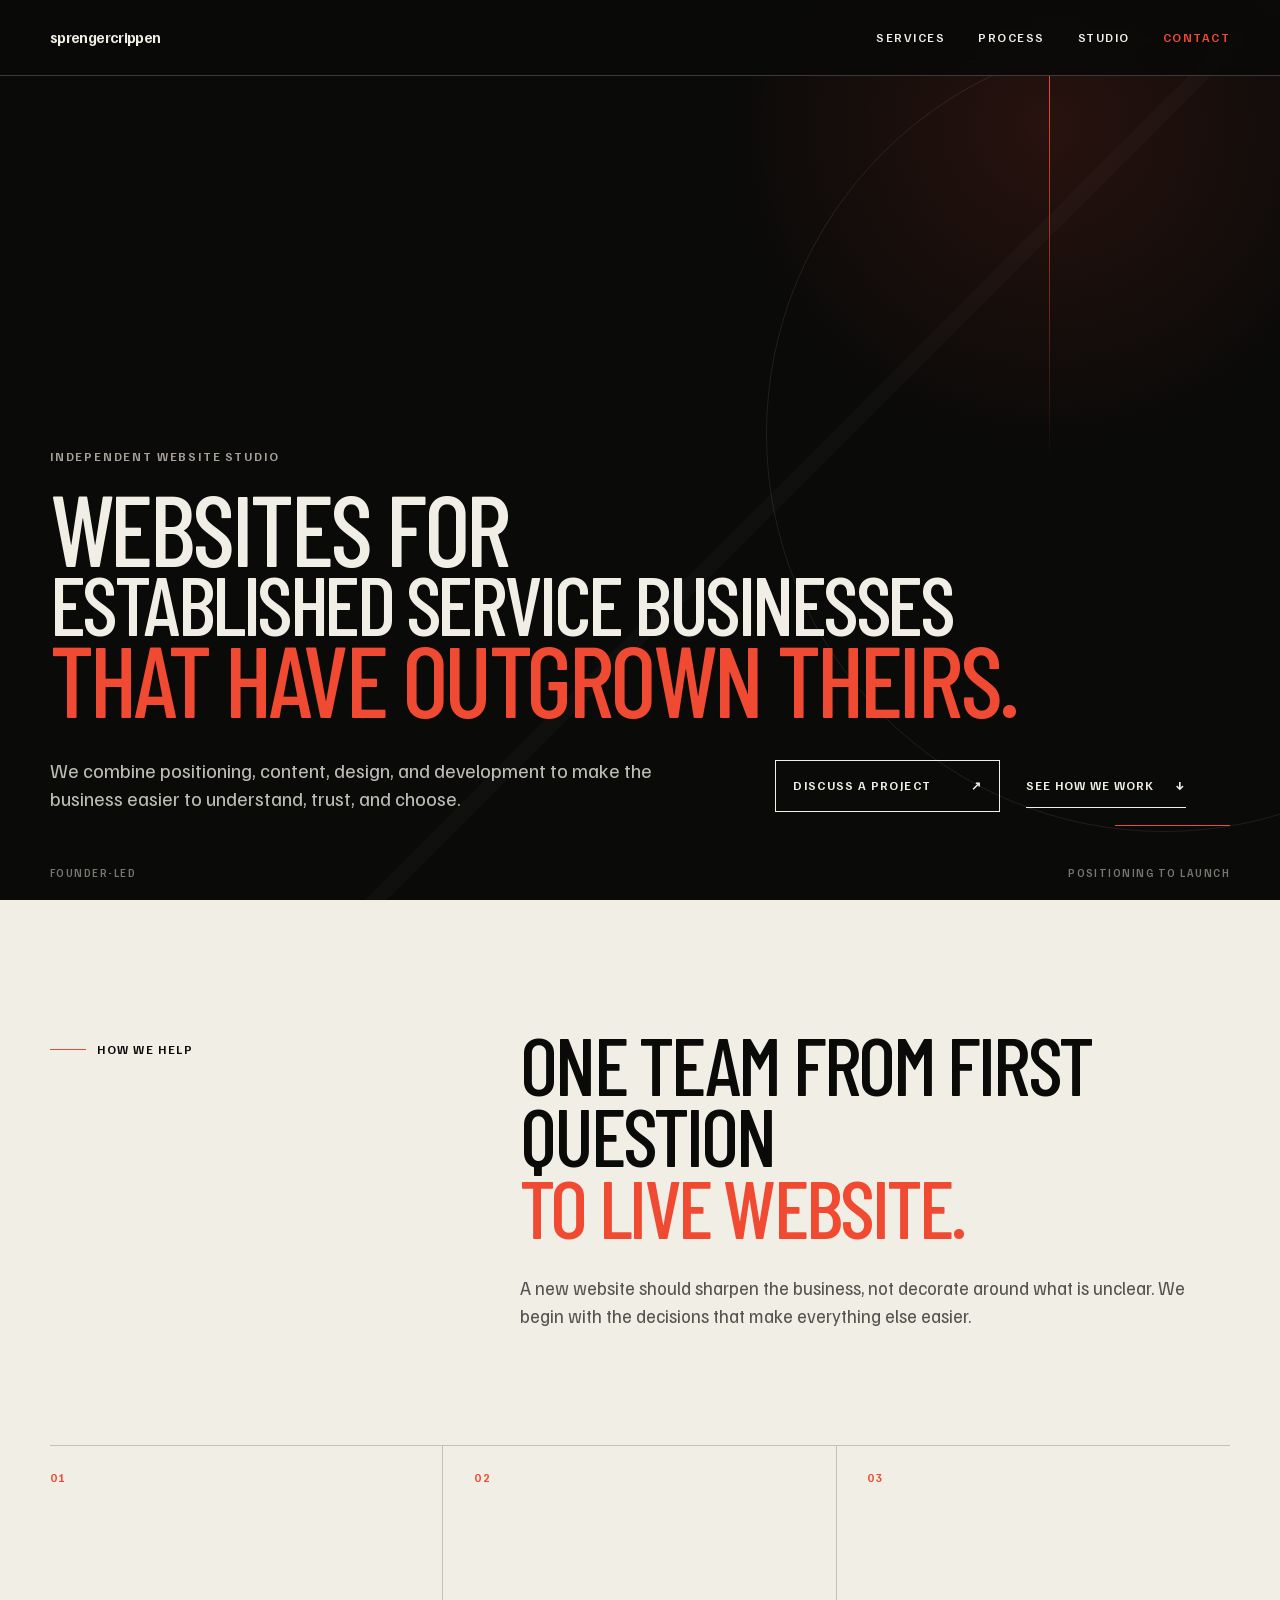
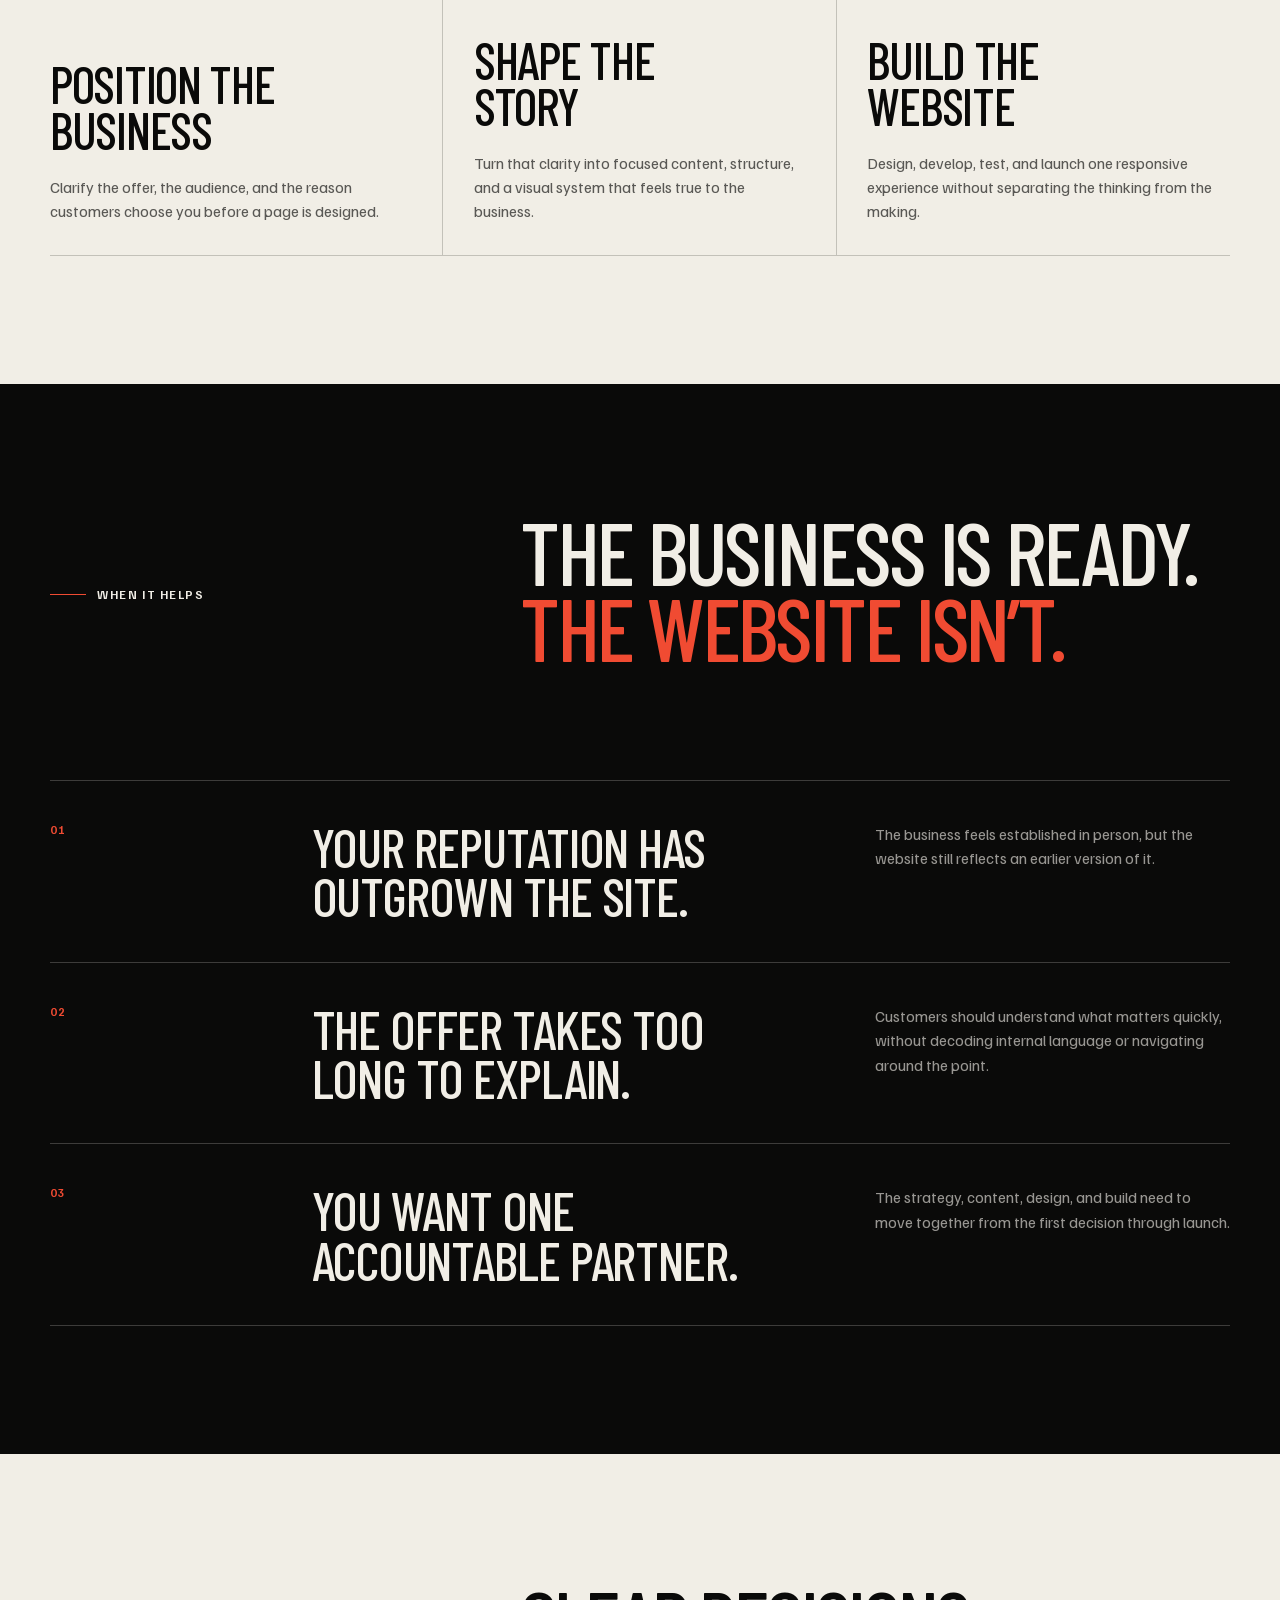
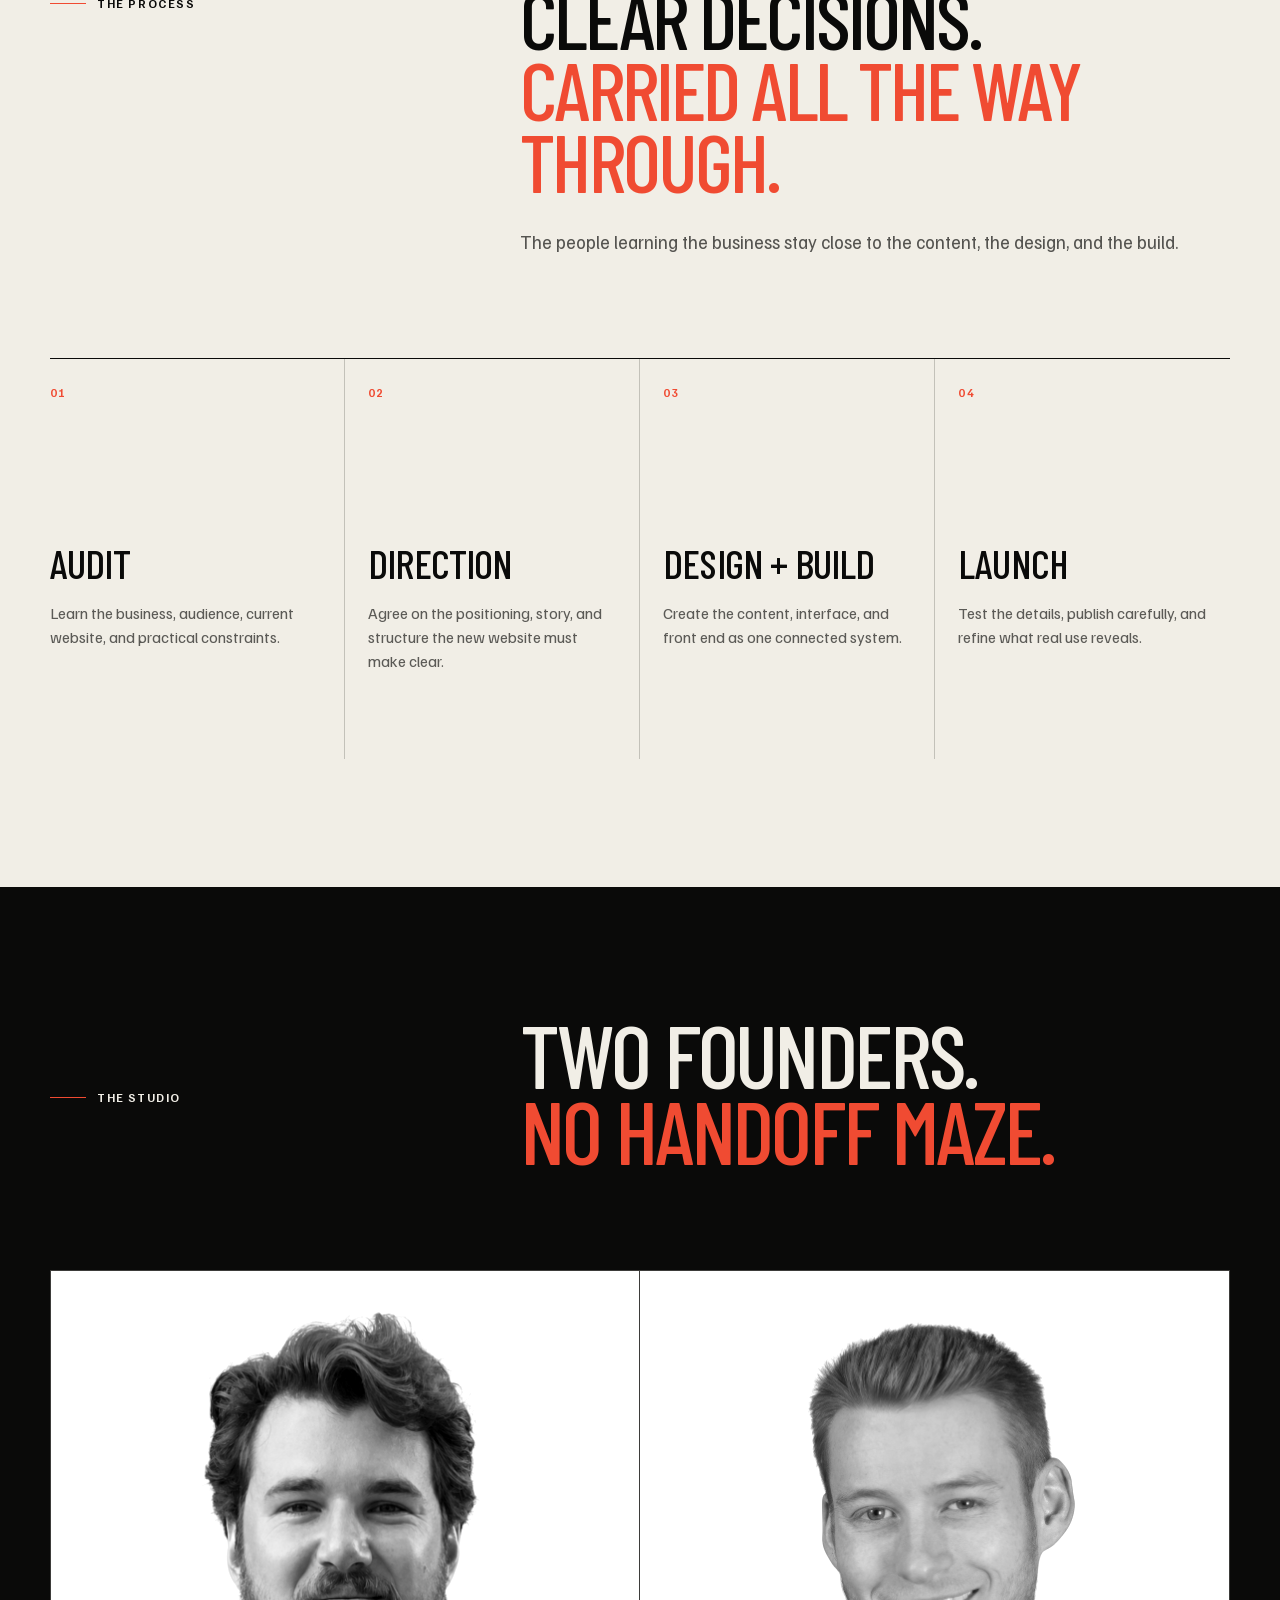
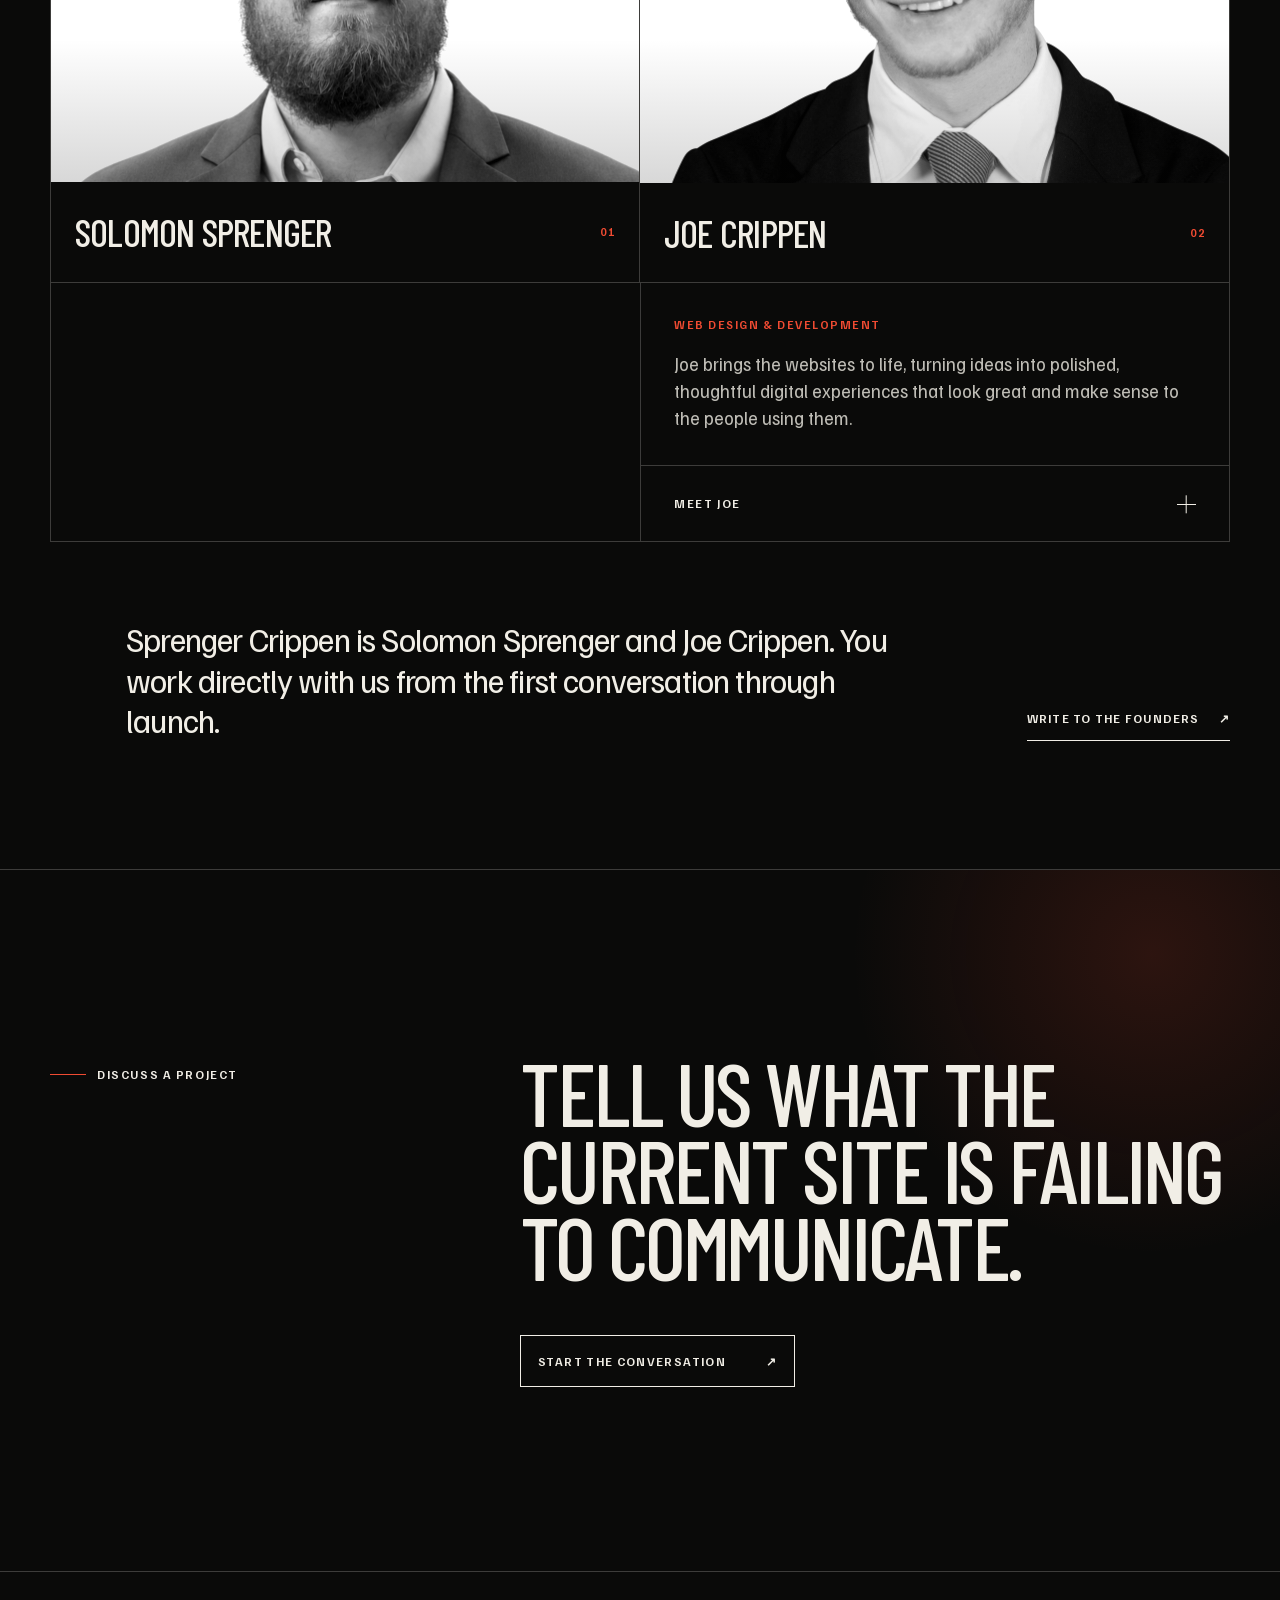
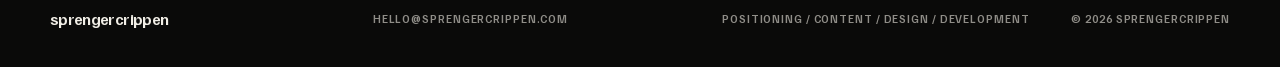
==== commit 67cce9a1: "Publish Joe Crippen profile" ====
--- a/index.html
+++ b/index.html
@@ -1,4 +1,4 @@
-<!DOCTYPE html><html lang="en"><head><meta charSet="utf-8"/><meta name="viewport" content="width=device-width, initial-scale=1"/><link rel="stylesheet" href="/assets/index-DC7nVsL0.css" data-rsc-css-href="/assets/index-DC7nVsL0.css" data-precedence="vite-rsc/importer-resources"/><title>Website Strategy, Design + Development — sprengercrippen</title><meta name="description" content="A founder-led studio providing positioning, content, website design, and development for established service businesses."/><meta name="application-name" content="sprengercrippen"/><meta name="robots" content="index, follow"/><meta property="og:title" content="Websites for established service businesses that have outgrown theirs."/><meta property="og:description" content="A founder-led studio providing positioning, content, website design, and development for established service businesses."/><meta property="og:url" content="https://sprengercrippen.com"/><meta property="og:site_name" content="sprengercrippen"/><meta property="og:type" content="website"/><meta property="og:locale" content="en_US"/><meta property="og:image" content="https://sprengercrippen.com/og.png"/><meta property="og:image:width" content="1200"/><meta property="og:image:height" content="630"/><meta property="og:image:alt" content="sprengercrippen — Websites for established service businesses that have outgrown theirs."/><meta name="twitter:card" content="summary_large_image"/><meta name="twitter:title" content="Websites for established service businesses that have outgrown theirs."/><meta name="twitter:description" content="A founder-led studio providing positioning, content, website design, and development for established service businesses."/><meta name="twitter:image" content="https://sprengercrippen.com/og.png"/><link rel="icon" href="https://sprengercrippen.com/icon.png" sizes="64x64" type="image/png"/><link rel="canonical" href="https://sprengercrippen.com/"/>
+<!DOCTYPE html><html lang="en"><head><meta charSet="utf-8"/><meta name="viewport" content="width=device-width, initial-scale=1"/><link rel="stylesheet" href="/assets/index-Ds_cHSUm.css" data-rsc-css-href="/assets/index-Ds_cHSUm.css" data-precedence="vite-rsc/importer-resources"/><title>Website Strategy, Design + Development — sprengercrippen</title><meta name="description" content="A founder-led studio providing positioning, content, website design, and development for established service businesses."/><meta name="application-name" content="sprengercrippen"/><meta name="robots" content="index, follow"/><meta property="og:title" content="Websites for established service businesses that have outgrown theirs."/><meta property="og:description" content="A founder-led studio providing positioning, content, website design, and development for established service businesses."/><meta property="og:url" content="https://sprengercrippen.com"/><meta property="og:site_name" content="sprengercrippen"/><meta property="og:type" content="website"/><meta property="og:locale" content="en_US"/><meta property="og:image" content="https://sprengercrippen.com/og.png"/><meta property="og:image:width" content="1200"/><meta property="og:image:height" content="630"/><meta property="og:image:alt" content="sprengercrippen — Websites for established service businesses that have outgrown theirs."/><meta name="twitter:card" content="summary_large_image"/><meta name="twitter:title" content="Websites for established service businesses that have outgrown theirs."/><meta name="twitter:description" content="A founder-led studio providing positioning, content, website design, and development for established service businesses."/><meta name="twitter:image" content="https://sprengercrippen.com/og.png"/><link rel="icon" href="https://sprengercrippen.com/icon.png" sizes="64x64" type="image/png"/><link rel="canonical" href="https://sprengercrippen.com/"/>
 <style data-vinext-fonts>/* vietnamese */
 @font-face {
   font-family: 'Barlow Condensed';
@@ -90,4 +90,4 @@
 
 .__variable_familjen_grotesk_0s5k0cw { --font-body: 'Familjen Grotesk', sans-serif; }
 </style>
-</head><body class="__variable_barlow_condensed_0zvnnw6 __variable_familjen_grotesk_0s5k0cw"><script type="application/ld+json">{"@context":"https://schema.org","@type":"Organization","name":"sprengercrippen","url":"https://sprengercrippen.com","founder":[{"@type":"Person","name":"Solomon Sprenger"},{"@type":"Person","name":"Joe Crippen"}]}</script><div class="site-frame cinematic-site"><a class="skip-link" href="#main-content">Skip to content</a><header class="site-header"><a href="/" class="site-header__brand" aria-label="sprengercrippen home">sprengercrippen</a><nav class="desktop-nav" aria-label="Primary navigation"><a href="/#services">Services</a><a href="/#process">Process</a><a href="/#studio">Studio</a><a href="/contact" class="nav-contact">Contact</a></nav><details class="mobile-nav"><summary aria-label="Toggle navigation"><span>Menu</span><span class="menu-mark" aria-hidden="true"></span></summary><nav aria-label="Mobile navigation"><a href="/#services"><small>0<!-- -->1</small><span>Services</span></a><a href="/#process"><small>0<!-- -->2</small><span>Process</span></a><a href="/#studio"><small>0<!-- -->3</small><span>Studio</span></a><a href="/contact"><small>04</small><span>Contact</span></a><a class="mobile-nav__email" href="mailto:hello@sprengercrippen.com">hello@sprengercrippen.com</a></nav></details></header><main id="main-content"><section class="hero-scene" aria-labelledby="hero-title"><div class="hero-scene__atmosphere" aria-hidden="true"><span></span><span></span></div><div class="hero-scene__content"><p class="hero-scene__kicker">Independent website studio</p><h1 id="hero-title"><span class="hero-line"><span>Websites for</span></span><span class="hero-line"><span>established service businesses</span></span><span class="hero-line hero-line--accent"><span>that have outgrown theirs.</span></span></h1><div class="hero-scene__lower"><p>We combine positioning, content, design, and development to make the business easier to understand, trust, and choose.</p><div class="hero-scene__actions"><a href="/contact" class="action-link action-link--light"><span>Discuss a project</span><span aria-hidden="true">↗</span></a><a href="#services" class="quiet-link">See how we work <span aria-hidden="true">↓</span></a></div></div></div><div class="hero-scene__footer" aria-hidden="true"><span>Founder-led</span><span>Positioning to launch</span></div></section><section class="services-scene" id="services" aria-labelledby="services-title"><div class="scene-heading"><span class="section-label"><i aria-hidden="true"></i>How we help</span><h2 id="services-title">One team from first question<br/><span>to live website.</span></h2><p>A new website should sharpen the business, not decorate around what is unclear. We begin with the decisions that make everything else easier.</p></div><div class="service-list"><article><span class="service-list__number">01</span><h3>Position the business</h3><p>Clarify the offer, the audience, and the reason customers choose you before a page is designed.</p></article><article><span class="service-list__number">02</span><h3>Shape the story</h3><p>Turn that clarity into focused content, structure, and a visual system that feels true to the business.</p></article><article><span class="service-list__number">03</span><h3>Build the website</h3><p>Design, develop, test, and launch one responsive experience without separating the thinking from the making.</p></article></div></section><section class="fit-scene" aria-labelledby="fit-title"><div class="fit-scene__heading"><span class="section-label section-label--inverse"><i aria-hidden="true"></i>When it helps</span><h2 id="fit-title">The business is ready.<br/><span>The website isn’t.</span></h2></div><div class="fit-list"><article><span>0<!-- -->1</span><div><h3>Your reputation has outgrown the site.</h3><p>The business feels established in person, but the website still reflects an earlier version of it.</p></div></article><article><span>0<!-- -->2</span><div><h3>The offer takes too long to explain.</h3><p>Customers should understand what matters quickly, without decoding internal language or navigating around the point.</p></div></article><article><span>0<!-- -->3</span><div><h3>You want one accountable partner.</h3><p>The strategy, content, design, and build need to move together from the first decision through launch.</p></div></article></div></section><section class="process-scene" id="process" aria-labelledby="process-title"><div class="scene-heading scene-heading--process"><span class="section-label"><i aria-hidden="true"></i>The process</span><h2 id="process-title">Clear decisions.<br/><span>Carried all the way through.</span></h2><p>The people learning the business stay close to the content, the design, and the build.</p></div><ol class="process-list"><li><span>01</span><h3>Audit</h3><p>Learn the business, audience, current website, and practical constraints.</p></li><li><span>02</span><h3>Direction</h3><p>Agree on the positioning, story, and structure the new website must make clear.</p></li><li><span>03</span><h3>Design + Build</h3><p>Create the content, interface, and front end as one connected system.</p></li><li><span>04</span><h3>Launch</h3><p>Test the details, publish carefully, and refine what real use reveals.</p></li></ol></section><section class="studio-scene" id="studio" aria-labelledby="studio-title"><div class="studio-scene__heading"><span class="section-label section-label--inverse"><i aria-hidden="true"></i>The studio</span><h2 id="studio-title">Two founders.<br/><span>No handoff maze.</span></h2></div><div class="founder-spread"><figure><div class="founder-portrait"><img src="/headshots/solomon-sprenger-headshot-square.jpg" width="1200" height="1200" alt="Portrait of Solomon Sprenger" loading="lazy"/></div><figcaption><span>Solomon Sprenger</span><small>01</small></figcaption></figure><figure><div class="founder-portrait"><img src="/headshots/joe-crippen-headshot-square-color-corrected.jpg" width="1200" height="1200" alt="Portrait of Joe Crippen" loading="lazy"/></div><figcaption><span>Joe Crippen</span><small>02</small></figcaption></figure></div><div class="studio-scene__statement"><p>Sprenger Crippen is Solomon Sprenger and Joe Crippen. You work directly with us from the first conversation through launch.</p><a href="/contact" class="quiet-link quiet-link--inverse">Write to the founders <span aria-hidden="true">↗</span></a></div></section></main><footer class="site-footer"><div class="site-footer__prompt"><span class="section-label section-label--inverse"><i aria-hidden="true"></i>Discuss a project</span><div class="site-footer__prompt-copy"><h2>Tell us what the current site is failing to communicate.</h2><a href="/contact" class="action-link action-link--light"><span>Start the conversation</span><span aria-hidden="true">↗</span></a></div></div><div class="site-footer__meta"><a href="/" class="footer-wordmark">sprengercrippen</a><a href="mailto:hello@sprengercrippen.com">hello@sprengercrippen.com</a><span>Positioning / content / design / development</span><span>© 2026 <!-- -->sprengercrippen</span></div></footer></div></body></html>+</head><body class="__variable_barlow_condensed_0zvnnw6 __variable_familjen_grotesk_0s5k0cw"><script type="application/ld+json">{"@context":"https://schema.org","@type":"Organization","name":"sprengercrippen","url":"https://sprengercrippen.com","founder":[{"@type":"Person","name":"Solomon Sprenger"},{"@type":"Person","name":"Joe Crippen"}]}</script><div class="site-frame cinematic-site"><a class="skip-link" href="#main-content">Skip to content</a><header class="site-header"><a href="/" class="site-header__brand" aria-label="sprengercrippen home">sprengercrippen</a><nav class="desktop-nav" aria-label="Primary navigation"><a href="/#services">Services</a><a href="/#process">Process</a><a href="/#studio">Studio</a><a href="/contact" class="nav-contact">Contact</a></nav><details class="mobile-nav"><summary aria-label="Toggle navigation"><span>Menu</span><span class="menu-mark" aria-hidden="true"></span></summary><nav aria-label="Mobile navigation"><a href="/#services"><small>0<!-- -->1</small><span>Services</span></a><a href="/#process"><small>0<!-- -->2</small><span>Process</span></a><a href="/#studio"><small>0<!-- -->3</small><span>Studio</span></a><a href="/contact"><small>04</small><span>Contact</span></a><a class="mobile-nav__email" href="mailto:hello@sprengercrippen.com">hello@sprengercrippen.com</a></nav></details></header><main id="main-content"><section class="hero-scene" aria-labelledby="hero-title"><div class="hero-scene__atmosphere" aria-hidden="true"><span></span><span></span></div><div class="hero-scene__content"><p class="hero-scene__kicker">Independent website studio</p><h1 id="hero-title"><span class="hero-line"><span>Websites for</span></span><span class="hero-line"><span>established service businesses</span></span><span class="hero-line hero-line--accent"><span>that have outgrown theirs.</span></span></h1><div class="hero-scene__lower"><p>We combine positioning, content, design, and development to make the business easier to understand, trust, and choose.</p><div class="hero-scene__actions"><a href="/contact" class="action-link action-link--light"><span>Discuss a project</span><span aria-hidden="true">↗</span></a><a href="#services" class="quiet-link">See how we work <span aria-hidden="true">↓</span></a></div></div></div><div class="hero-scene__footer" aria-hidden="true"><span>Founder-led</span><span>Positioning to launch</span></div></section><section class="services-scene" id="services" aria-labelledby="services-title"><div class="scene-heading"><span class="section-label"><i aria-hidden="true"></i>How we help</span><h2 id="services-title">One team from first question<br/><span>to live website.</span></h2><p>A new website should sharpen the business, not decorate around what is unclear. We begin with the decisions that make everything else easier.</p></div><div class="service-list"><article><span class="service-list__number">01</span><h3>Position the business</h3><p>Clarify the offer, the audience, and the reason customers choose you before a page is designed.</p></article><article><span class="service-list__number">02</span><h3>Shape the story</h3><p>Turn that clarity into focused content, structure, and a visual system that feels true to the business.</p></article><article><span class="service-list__number">03</span><h3>Build the website</h3><p>Design, develop, test, and launch one responsive experience without separating the thinking from the making.</p></article></div></section><section class="fit-scene" aria-labelledby="fit-title"><div class="fit-scene__heading"><span class="section-label section-label--inverse"><i aria-hidden="true"></i>When it helps</span><h2 id="fit-title">The business is ready.<br/><span>The website isn’t.</span></h2></div><div class="fit-list"><article><span>0<!-- -->1</span><div><h3>Your reputation has outgrown the site.</h3><p>The business feels established in person, but the website still reflects an earlier version of it.</p></div></article><article><span>0<!-- -->2</span><div><h3>The offer takes too long to explain.</h3><p>Customers should understand what matters quickly, without decoding internal language or navigating around the point.</p></div></article><article><span>0<!-- -->3</span><div><h3>You want one accountable partner.</h3><p>The strategy, content, design, and build need to move together from the first decision through launch.</p></div></article></div></section><section class="process-scene" id="process" aria-labelledby="process-title"><div class="scene-heading scene-heading--process"><span class="section-label"><i aria-hidden="true"></i>The process</span><h2 id="process-title">Clear decisions.<br/><span>Carried all the way through.</span></h2><p>The people learning the business stay close to the content, the design, and the build.</p></div><ol class="process-list"><li><span>01</span><h3>Audit</h3><p>Learn the business, audience, current website, and practical constraints.</p></li><li><span>02</span><h3>Direction</h3><p>Agree on the positioning, story, and structure the new website must make clear.</p></li><li><span>03</span><h3>Design + Build</h3><p>Create the content, interface, and front end as one connected system.</p></li><li><span>04</span><h3>Launch</h3><p>Test the details, publish carefully, and refine what real use reveals.</p></li></ol></section><section class="studio-scene" id="studio" aria-labelledby="studio-title"><div class="studio-scene__heading"><span class="section-label section-label--inverse"><i aria-hidden="true"></i>The studio</span><h2 id="studio-title">Two founders.<br/><span>No handoff maze.</span></h2></div><div class="founder-spread"><figure><div class="founder-portrait"><img src="/headshots/solomon-sprenger-headshot-square.jpg" width="1200" height="1200" alt="Portrait of Solomon Sprenger" loading="lazy"/></div><figcaption><span>Solomon Sprenger</span><small>01</small></figcaption></figure><figure><div class="founder-portrait"><img src="/headshots/joe-crippen-headshot-square-color-corrected.jpg" width="1200" height="1200" alt="Portrait of Joe Crippen" loading="lazy"/></div><figcaption><span>Joe Crippen</span><small>02</small></figcaption></figure><div class="founder-profile"><div class="founder-profile__preview"><h3>Web Design &amp; Development</h3><p>Joe brings the websites to life, turning ideas into polished, thoughtful digital experiences that look great and make sense to the people using them.</p></div><details class="founder-profile__details"><summary><span>Meet Joe</span><span class="founder-profile__mark" aria-hidden="true"></span></summary><div class="founder-profile__panel"><span class="founder-profile__label">Meet Joe</span><div class="founder-profile__copy"><p>I am the person behind the design and development of our websites. I take the initial idea, figure out how everything should look and function, and build it into a finished site that feels polished, intentional, and easy to use.</p><p>My background is in IT, systems, and problem-solving, so I naturally think beyond how a website looks. I care about whether it is clear, whether it works properly, and whether a potential customer immediately understands why they should choose the business.</p><p>I have always been drawn to creative work. Outside of web design, I produce electronic music, which has shaped the way I think about rhythm, energy, detail, and creating something people remember.</p><p>I am based in Orange County, where I spend most of my free time making music, trying new restaurants, traveling with my wife, and probably analyzing a website that nobody asked me to analyze.</p></div></div></details></div></div><div class="studio-scene__statement"><p>Sprenger Crippen is Solomon Sprenger and Joe Crippen. You work directly with us from the first conversation through launch.</p><a href="/contact" class="quiet-link quiet-link--inverse">Write to the founders <span aria-hidden="true">↗</span></a></div></section></main><footer class="site-footer"><div class="site-footer__prompt"><span class="section-label section-label--inverse"><i aria-hidden="true"></i>Discuss a project</span><div class="site-footer__prompt-copy"><h2>Tell us what the current site is failing to communicate.</h2><a href="/contact" class="action-link action-link--light"><span>Start the conversation</span><span aria-hidden="true">↗</span></a></div></div><div class="site-footer__meta"><a href="/" class="footer-wordmark">sprengercrippen</a><a href="mailto:hello@sprengercrippen.com">hello@sprengercrippen.com</a><span>Positioning / content / design / development</span><span>© 2026 <!-- -->sprengercrippen</span></div></footer></div></body></html>
--- a/assets/index-Ds_cHSUm.css
+++ b/assets/index-Ds_cHSUm.css
@@ -0,0 +1 @@
+:root{--ink:#0a0a09;--bone:#f1eee6;--signal:#f04b32;--stone:#a7a198;--rule-dark:#0a0a0933;--rule-light:#f1eee638;--display:"Barlow Condensed", "Arial Narrow", sans-serif;--body:"Familjen Grotesk", Arial, sans-serif;--gutter:clamp(1.25rem, 3.9vw, 4.25rem);--header-height:4.75rem;--scene-pad:clamp(6.5rem, 10vw, 10.5rem)}*{box-sizing:border-box}html{scroll-behavior:smooth}body{background:var(--bone);color:var(--ink);font-family:var(--body);text-rendering:optimizelegibility;-webkit-font-smoothing:antialiased;margin:0;font-size:1rem;line-height:1.45}body,button,a,summary{font-family:var(--body)}a{color:inherit;text-decoration:none}img{max-width:100%;display:block}h1,h2,h3,p,figure,ol{margin:0}ol{padding:0;list-style:none}::selection{background:var(--signal);color:var(--ink)}:focus-visible{outline:3px solid var(--signal);outline-offset:4px}.site-frame{min-width:20rem;overflow:clip}.skip-link{z-index:100;background:var(--bone);color:var(--ink);padding:.75rem 1rem;transition:transform .16s;position:fixed;top:.75rem;left:.75rem;transform:translateY(-180%)}.skip-link:focus{transform:translateY(0)}.site-header{z-index:50;height:var(--header-height);padding-inline:var(--gutter);color:var(--bone);background:color-mix(in srgb, var(--ink) 88%, transparent);border-bottom:1px solid var(--rule-light);-webkit-backdrop-filter:blur(14px);backdrop-filter:blur(14px);justify-content:space-between;align-items:center;display:flex;position:fixed;inset:0 0 auto}.site-header__brand{letter-spacing:-.04em;align-items:center;min-height:44px;font-size:clamp(.98rem,1.2vw,1.14rem);font-weight:650;display:inline-flex}.desktop-nav{align-items:center;gap:clamp(1.6rem,2.6vw,3rem);height:100%;display:flex}.desktop-nav a{letter-spacing:.12em;text-transform:uppercase;align-items:center;min-height:44px;font-size:.76rem;font-weight:600;display:inline-flex;position:relative}.desktop-nav a:after{content:"";background:var(--signal);transform-origin:100%;height:1px;transition:transform .22s;position:absolute;bottom:.5rem;left:0;right:0;transform:scaleX(0)}.desktop-nav a:hover:after,.desktop-nav a:focus-visible:after{transform-origin:0;transform:scaleX(1)}.desktop-nav .nav-contact{color:var(--signal)}.mobile-nav{display:none}.section-label{color:var(--ink);letter-spacing:.13em;text-transform:uppercase;align-items:center;gap:.7rem;font-size:.76rem;font-weight:650;display:inline-flex}.section-label i{background:var(--signal);width:2.25rem;height:1px}.section-label--inverse{color:var(--bone)}.action-link{letter-spacing:.11em;text-transform:uppercase;border:1px solid;justify-content:space-between;align-items:center;gap:2.5rem;min-height:3.25rem;padding:.9rem 1.05rem;font-size:.77rem;font-weight:650;transition:background-color .18s,color .18s,border-color .18s;display:inline-flex}.action-link--light{color:var(--bone)}.action-link--light:hover,.action-link--light:focus-visible{color:var(--ink);background:var(--signal);border-color:var(--signal)}.action-link--dark{color:var(--ink)}.action-link--dark:hover,.action-link--dark:focus-visible{color:var(--bone);background:var(--ink)}.quiet-link{letter-spacing:.1em;text-transform:uppercase;align-items:center;gap:1.2rem;min-height:44px;font-size:.77rem;font-weight:650;display:inline-flex;position:relative}.quiet-link:after{content:"";transform-origin:0;background:currentColor;height:1px;transition:transform .18s;position:absolute;bottom:0;left:0;right:0}.quiet-link:hover:after{transform:scaleX(.35)}.quiet-link--inverse{color:var(--bone)}.hero-scene{min-height:100svh;padding:calc(var(--header-height) + clamp(2rem, 5vh, 5rem)) var(--gutter) clamp(5.5rem, 9vh, 7rem);color:var(--bone);background:var(--ink);isolation:isolate;align-items:end;display:grid;position:relative}.hero-scene__atmosphere{z-index:-1;background:radial-gradient(circle at 82% 14%,#f04b3221,#0000 25%),linear-gradient(135deg,#0000 0 58%,#f1eee606 58% 59%,#0000 59%);position:absolute;inset:0;overflow:hidden}.hero-scene__atmosphere:before{content:"";aspect-ratio:1;border:1px solid #f1eee617;border-radius:50%;width:min(62vw,64rem);position:absolute;top:4%;right:-22%}.hero-scene__atmosphere span:first-child{top:var(--header-height);background:linear-gradient(var(--signal), transparent);width:1px;height:43%;position:absolute;right:18%}.hero-scene__atmosphere span:last-child{right:var(--gutter);background:var(--signal);width:clamp(4rem,9vw,9rem);height:1px;position:absolute;bottom:4.6rem}.hero-scene__content{max-width:104rem;position:relative}.hero-scene__kicker{color:var(--stone);letter-spacing:.15em;text-transform:uppercase;margin-bottom:clamp(1.2rem,2.4vh,2.25rem);font-size:.76rem;font-weight:650}.hero-scene h1{max-width:91rem;font-family:var(--display);letter-spacing:-.035em;text-transform:uppercase;font-size:clamp(3.4rem,7.8vw,7rem);font-weight:500;line-height:.82}.hero-line{display:block;overflow:hidden}.hero-line>span{animation:.8s cubic-bezier(.16,1,.3,1) both hero-line-in;display:block}.hero-line:nth-child(2)>span{font-size:.84em;animation-delay:90ms}.hero-line:nth-child(3)>span{animation-delay:.18s}.hero-line--accent{color:var(--signal)}.hero-scene__lower{grid-template-columns:minmax(18rem,1fr) auto;align-items:end;gap:3rem;width:min(100%,71rem);margin-top:clamp(2rem,4vh,3.75rem);display:grid}.hero-scene__lower>p{color:#f1eee6c7;max-width:44rem;font-size:clamp(1.05rem,1.55vw,1.35rem);line-height:1.42}.hero-scene__actions{align-items:center;gap:1.6rem;display:flex}.hero-scene__footer{right:var(--gutter);bottom:1.25rem;left:var(--gutter);color:#f1eee67a;letter-spacing:.14em;text-transform:uppercase;justify-content:space-between;font-size:.66rem;font-weight:600;display:flex;position:absolute}@keyframes hero-line-in{0%{opacity:0;transform:translateY(105%)}to{opacity:1;transform:translateY(0)}}.services-scene,.process-scene{padding:var(--scene-pad) var(--gutter);background:var(--bone)}.scene-heading{grid-template-columns:minmax(12rem,.7fr) minmax(32rem,1.35fr);column-gap:clamp(3rem,8vw,9rem);display:grid}.scene-heading .section-label{align-self:start;margin-top:.8rem}.scene-heading h2{font-family:var(--display);letter-spacing:-.035em;text-transform:uppercase;grid-column:2;font-size:clamp(3.6rem,6.4vw,6.6rem);font-weight:500;line-height:.87}.scene-heading h2 span{color:var(--signal)}.scene-heading>p{color:#0a0a09ad;grid-column:2;max-width:42rem;margin-top:2rem;font-size:clamp(1.05rem,1.45vw,1.28rem);line-height:1.5}.service-list{border-top:1px solid var(--rule-dark);border-bottom:1px solid var(--rule-dark);grid-template-columns:repeat(3,1fr);margin-top:clamp(5rem,9vw,9rem);display:grid}.service-list article{border-right:1px solid var(--rule-dark);flex-direction:column;min-height:clamp(22rem,32vw,31rem);padding:1.5rem clamp(1.25rem,2.4vw,2.5rem) 2rem;display:flex}.service-list article:first-child{padding-left:0}.service-list article:last-child{border-right:0;padding-right:0}.service-list__number{color:var(--signal);letter-spacing:.13em;font-size:.72rem;font-weight:650}.service-list h3{max-width:18rem;font-family:var(--display);letter-spacing:-.025em;text-transform:uppercase;margin-top:auto;font-size:clamp(2.6rem,4vw,4.4rem);font-weight:500;line-height:.9}.service-list p{color:#0a0a09a8;max-width:24rem;margin-top:1.4rem;font-size:1rem;line-height:1.5}.fit-scene{padding:var(--scene-pad) var(--gutter);color:var(--bone);background:var(--ink)}.fit-scene__heading{grid-template-columns:minmax(12rem,.7fr) minmax(32rem,1.35fr);column-gap:clamp(3rem,8vw,9rem);display:grid}.fit-scene__heading .section-label{margin-top:.8rem}.fit-scene__heading h2{font-family:var(--display);letter-spacing:-.035em;text-transform:uppercase;grid-column:2;font-size:clamp(3.8rem,7vw,7.2rem);font-weight:500;line-height:.85}.fit-scene__heading h2 span{color:var(--signal)}.fit-list{border-top:1px solid var(--rule-light);margin-top:clamp(5rem,9vw,9rem)}.fit-list article{border-bottom:1px solid var(--rule-light);grid-template-columns:minmax(5rem,.4fr) minmax(18rem,1.6fr);gap:2rem;padding:clamp(1.8rem,3.2vw,3.25rem) 0;display:grid}.fit-list>article>span{color:var(--signal);letter-spacing:.13em;font-size:.72rem;font-weight:650}.fit-list article>div{grid-template-columns:minmax(19rem,1fr) minmax(17rem,.75fr);align-items:start;gap:clamp(2rem,7vw,8rem);display:grid}.fit-list h3{font-family:var(--display);letter-spacing:-.02em;text-transform:uppercase;font-size:clamp(2.5rem,4.2vw,4.5rem);font-weight:500;line-height:.92}.fit-list p{color:#f1eee69e;font-size:1rem;line-height:1.55}.scene-heading--process{align-items:start}.process-list{border-top:1px solid var(--ink);grid-template-columns:repeat(4,1fr);margin-top:clamp(5rem,8vw,8rem);display:grid}.process-list li{border-right:1px solid var(--rule-dark);min-height:25rem;padding:1.3rem clamp(1rem,1.8vw,2rem) 2rem;position:relative}.process-list li:first-child{padding-left:0}.process-list li:last-child{border-right:0;padding-right:0}.process-list li>span{color:var(--signal);letter-spacing:.13em;font-size:.72rem;font-weight:650}.process-list h3{font-family:var(--display);letter-spacing:-.02em;text-transform:uppercase;margin-top:clamp(7rem,11vw,11rem);font-size:clamp(2.4rem,3.2vw,3.5rem);font-weight:500;line-height:.92}.process-list p{color:#0a0a09a6;max-width:19rem;margin-top:1.2rem;line-height:1.5}.studio-scene{padding:var(--scene-pad) var(--gutter);color:var(--bone);background:var(--ink)}.studio-scene__heading{grid-template-columns:minmax(12rem,.7fr) minmax(32rem,1.35fr);column-gap:clamp(3rem,8vw,9rem);display:grid}.studio-scene__heading .section-label{margin-top:.8rem}.studio-scene__heading h2{font-family:var(--display);letter-spacing:-.035em;text-transform:uppercase;grid-column:2;font-size:clamp(3.8rem,7vw,7.2rem);font-weight:500;line-height:.85}.studio-scene__heading h2 span{color:var(--signal)}.founder-spread{border:1px solid var(--rule-light);grid-template-columns:1fr 1fr;margin-top:clamp(5rem,8vw,8rem);display:grid}.founder-spread figure:first-child{border-right:1px solid var(--rule-light)}.founder-portrait{aspect-ratio:1.15;background:#d8d5cd;position:relative;overflow:hidden}.founder-portrait:after{content:"";pointer-events:none;background:linear-gradient(#0000 72%,#0a0a0929);position:absolute;inset:0}.founder-portrait img{object-fit:cover;object-position:center 18%;filter:grayscale()contrast(1.1);width:100%;height:100%;transition:filter .45s,transform .7s cubic-bezier(.16,1,.3,1);transform:scale(1.015)}.founder-spread figure:hover img{filter:grayscale(.82)contrast(1.06);transform:scale(1.035)}.founder-spread figcaption{justify-content:space-between;align-items:center;gap:1rem;min-height:6.2rem;padding:1.2rem 1.5rem;display:flex}.founder-spread figcaption span{font-family:var(--display);letter-spacing:-.02em;text-transform:uppercase;font-size:clamp(2rem,3vw,3.2rem);font-weight:500;line-height:1}.founder-spread figcaption small{color:var(--signal);letter-spacing:.13em;font-size:.7rem;font-weight:650}.founder-profile{border-top:1px solid var(--rule-light);grid-column:1/-1}.founder-profile__preview,.founder-profile__details summary{border-left:1px solid var(--rule-light);width:50%;margin-left:auto}.founder-profile__preview{padding:clamp(1.5rem,2.6vw,2.6rem)}.founder-profile__preview h3{color:var(--signal);letter-spacing:.13em;text-transform:uppercase;font-size:.73rem;font-weight:650}.founder-profile__preview p{color:#f1eee6c7;max-width:35rem;margin-top:1rem;font-size:clamp(1.05rem,1.45vw,1.3rem);line-height:1.48}.founder-profile__details summary{border-top:1px solid var(--rule-light);cursor:pointer;letter-spacing:.13em;text-transform:uppercase;justify-content:space-between;align-items:center;gap:2rem;min-height:4.75rem;padding:1rem clamp(1.5rem,2.6vw,2.6rem);font-size:.76rem;font-weight:650;list-style:none;transition:color .18s;display:flex}.founder-profile__details summary::-webkit-details-marker{display:none}.founder-profile__details summary:hover,.founder-profile__details summary:focus-visible,.founder-profile__details[open] summary{color:var(--signal)}.founder-profile__mark{flex:none;width:1.15rem;height:1.15rem;position:relative}.founder-profile__mark:before,.founder-profile__mark:after{content:"";background:currentColor;height:1px;transition:opacity .18s,transform .18s;position:absolute;top:50%;left:0;right:0}.founder-profile__mark:after{transform:rotate(90deg)}.founder-profile__details[open] .founder-profile__mark:after{opacity:0;transform:rotate(0)}.founder-profile__panel{border-top:1px solid var(--rule-light);background:#f1eee609;grid-template-columns:minmax(12rem,.7fr) minmax(32rem,1.35fr);column-gap:clamp(3rem,8vw,9rem);padding:clamp(2.5rem,5vw,5rem);display:grid}.founder-profile__label{color:var(--stone);letter-spacing:.13em;text-transform:uppercase;align-self:start;align-items:center;gap:.7rem;font-size:.73rem;font-weight:650;display:inline-flex}.founder-profile__label:before{content:"";background:var(--signal);width:2.25rem;height:1px}.founder-profile__copy{grid-column:2;max-width:48rem}.founder-profile__copy p{color:#f1eee6c7;font-size:clamp(1.05rem,1.45vw,1.3rem);line-height:1.56}.founder-profile__copy p+p{margin-top:1.5rem}.studio-scene__statement{grid-template-columns:minmax(20rem,1fr) auto;align-items:end;gap:clamp(3rem,8vw,8rem);width:min(100%,69rem);margin:clamp(3rem,6vw,6rem) 0 0 auto;display:grid}.studio-scene__statement p{letter-spacing:-.025em;font-size:clamp(1.5rem,2.6vw,2.5rem);line-height:1.22}.site-footer{color:var(--bone);background:var(--ink)}.site-footer__prompt{min-height:78svh;padding:var(--scene-pad) var(--gutter);border-top:1px solid var(--rule-light);background:radial-gradient(circle at 90% 12%, #f04b3226, transparent 23%), var(--ink);grid-template-columns:minmax(12rem,.7fr) minmax(32rem,1.35fr);align-content:center;column-gap:clamp(3rem,8vw,9rem);display:grid}.site-footer__prompt .section-label{align-self:start;margin-top:.8rem}.site-footer__prompt-copy{grid-column:2}.site-footer__prompt h2{max-width:63rem;font-family:var(--display);letter-spacing:-.035em;text-transform:uppercase;font-size:clamp(3.8rem,7vw,7.2rem);font-weight:500;line-height:.86}.site-footer__prompt .action-link{margin-top:clamp(2.5rem,4vw,4rem)}.site-footer__meta{min-height:6rem;padding:1.4rem var(--gutter);border-top:1px solid var(--rule-light);color:#f1eee694;letter-spacing:.08em;text-transform:uppercase;grid-template-columns:1.1fr 1.2fr 1.2fr auto;align-items:center;gap:2rem;font-size:.7rem;font-weight:600;display:grid}.site-footer__meta a:hover{color:var(--signal)}.site-footer__meta a{align-items:center;min-height:44px;display:inline-flex}.site-footer__meta .footer-wordmark{color:var(--bone);letter-spacing:-.04em;text-transform:lowercase;font-size:1rem;font-weight:650}.contact-page{color:var(--bone);background:var(--ink)}.contact-intro{min-height:88svh;padding:calc(var(--header-height) + 4rem) var(--gutter) clamp(5rem, 9vw, 8rem);background:radial-gradient(circle at 90% 8%, #f04b3224, transparent 24%), var(--ink);grid-template-columns:minmax(12rem,.7fr) minmax(32rem,1.35fr);align-content:end;column-gap:clamp(3rem,8vw,9rem);display:grid}.contact-intro .section-label{align-self:start;margin-top:.8rem}.contact-intro h1{font-family:var(--display);letter-spacing:-.04em;text-transform:uppercase;grid-column:2;font-size:clamp(4.5rem,8.4vw,8.75rem);font-weight:500;line-height:.82}.contact-intro h1 span{color:var(--signal)}.contact-intro>p{color:#f1eee6b3;grid-column:2;max-width:42rem;margin-top:2.5rem;font-size:clamp(1.1rem,1.6vw,1.4rem)}.contact-details{padding:var(--scene-pad) var(--gutter);color:var(--ink);background:var(--bone)}.contact-details__heading{grid-template-columns:minmax(12rem,.7fr) minmax(32rem,1.35fr);column-gap:clamp(3rem,8vw,9rem);display:grid}.contact-details__heading h2{font-family:var(--display);letter-spacing:-.03em;text-transform:uppercase;grid-column:2;font-size:clamp(3.5rem,6vw,6.2rem);font-weight:500;line-height:.88}.contact-prompts{border-top:1px solid var(--ink);margin-top:clamp(4rem,7vw,7rem)}.contact-prompts li{border-bottom:1px solid var(--rule-dark);grid-template-columns:minmax(5rem,.4fr) 1.6fr;gap:2rem;padding:2rem 0;display:grid}.contact-prompts li>span{color:var(--signal);font-size:.72rem;font-weight:650}.contact-prompts p{letter-spacing:-.02em;font-size:clamp(1.4rem,2.5vw,2.35rem)}.contact-email-block{border-top:1px solid var(--ink);margin-top:clamp(5rem,9vw,9rem);padding-top:1.5rem}.contact-email-block>span{color:var(--stone);letter-spacing:.12em;text-transform:uppercase;font-size:.74rem;font-weight:650;display:block}.contact-email-block>a{min-height:5.5rem;font-family:var(--display);letter-spacing:-.035em;text-transform:uppercase;border-bottom:1px solid var(--rule-dark);justify-content:space-between;align-items:center;gap:2rem;padding:1rem 0;font-size:clamp(2.4rem,6vw,6.4rem);font-weight:500;line-height:1;transition:color .18s;display:flex}.contact-email-block>a:hover{color:var(--signal)}.contact-email-block>p{color:#0a0a099e;max-width:38rem;margin:1.5rem 0 0 auto}.not-found{min-height:100svh;padding:calc(var(--header-height) + 3rem) var(--gutter) 4rem;color:var(--bone);background:var(--ink);align-content:center;justify-items:start;gap:2rem;display:grid}.not-found>span{color:var(--stone);letter-spacing:.12em;text-transform:uppercase;font-size:.74rem;font-weight:650}.not-found h1{font-family:var(--display);letter-spacing:-.04em;text-transform:uppercase;font-size:clamp(4.5rem,10vw,10rem);font-weight:500;line-height:.82}.not-found h1 em{color:var(--signal);font-style:normal}@supports (animation-timeline:view()){.service-list article,.fit-list article,.process-list li,.studio-scene__statement{animation:linear both scene-reveal;animation-timeline:view();animation-range:entry 5% cover 28%}.founder-portrait{animation:cubic-bezier(.16,1,.3,1) both portrait-reveal;animation-timeline:view();animation-range:entry cover 38%}}@keyframes scene-reveal{0%{opacity:0;transform:translateY(1rem)}to{opacity:1;transform:translateY(0)}}@keyframes portrait-reveal{0%{opacity:.4;clip-path:inset(0 0 100%)}to{opacity:1;clip-path:inset(0)}}@media (width<=900px){:root{--header-height:4.25rem;--scene-pad:6.5rem}html:has(.mobile-nav[open]){overflow:hidden}.site-header{-webkit-backdrop-filter:none;backdrop-filter:none}.site-header__brand{z-index:3;position:relative}.desktop-nav{display:none}.mobile-nav{z-index:2;display:block;position:relative}.mobile-nav summary{z-index:3;cursor:pointer;letter-spacing:.1em;text-transform:uppercase;justify-content:flex-end;align-items:center;gap:.8rem;min-width:5.25rem;min-height:44px;font-size:.73rem;font-weight:650;list-style:none;display:flex;position:relative}.mobile-nav summary::-webkit-details-marker{display:none}.menu-mark{width:1.5rem;height:1.5rem;position:relative}.menu-mark:before,.menu-mark:after{content:"";background:currentColor;height:1px;transition:transform .18s;position:absolute;top:50%;left:0;right:0}.menu-mark:before{transform:translateY(-.25rem)}.menu-mark:after{transform:translateY(.25rem)}.mobile-nav[open] .menu-mark:before{transform:rotate(45deg)}.mobile-nav[open] .menu-mark:after{transform:rotate(-45deg)}.mobile-nav nav{z-index:1;min-height:100svh;padding:calc(var(--header-height) + 3rem) var(--gutter) 2rem;color:var(--bone);background:radial-gradient(circle at 90% 8%, #f04b3226, transparent 23%), var(--ink);flex-direction:column;display:flex;position:fixed;inset:0;overflow-y:auto}.mobile-nav nav>a:not(.mobile-nav__email){border-bottom:1px solid var(--rule-light);grid-template-columns:2rem 1fr;align-items:center;gap:1rem;min-height:4.75rem;display:grid}.mobile-nav nav>a:first-child{border-top:1px solid var(--rule-light)}.mobile-nav nav small{color:var(--signal);letter-spacing:.12em;font-size:.65rem}.mobile-nav nav>a>span{font-family:var(--display);text-transform:uppercase;font-size:clamp(2.5rem,9vw,4.5rem);font-weight:500;line-height:1}.mobile-nav__email{color:var(--stone);margin-top:auto;padding-top:2rem;font-size:.82rem}.scene-heading,.fit-scene__heading,.studio-scene__heading,.contact-intro,.contact-details__heading,.site-footer__prompt{grid-template-columns:1fr}.scene-heading h2,.scene-heading>p,.fit-scene__heading h2,.studio-scene__heading h2,.contact-intro h1,.contact-intro>p,.contact-details__heading h2,.site-footer__prompt-copy{grid-column:1}.scene-heading h2,.fit-scene__heading h2,.studio-scene__heading h2,.contact-intro h1,.contact-details__heading h2,.site-footer__prompt h2{margin-top:2.5rem}.hero-scene__lower{grid-template-columns:1fr;gap:2rem}.hero-scene__actions{justify-content:space-between}.service-list{grid-template-columns:1fr}.service-list article,.service-list article:first-child,.service-list article:last-child{border-right:0;border-bottom:1px solid var(--rule-dark);min-height:21rem;padding:1.4rem 0 1.8rem}.service-list article:last-child{border-bottom:0}.fit-list article{grid-template-columns:3rem 1fr}.fit-list article>div{grid-template-columns:1fr;gap:1.25rem}.process-list{grid-template-columns:repeat(2,1fr)}.process-list li,.process-list li:first-child,.process-list li:last-child{border-right:1px solid var(--rule-dark);border-bottom:1px solid var(--rule-dark);min-height:22rem;padding:1.3rem 1.5rem 1.8rem}.process-list li:nth-child(2n){border-right:0}.process-list h3{margin-top:7rem}.studio-scene__statement{grid-template-columns:1fr;align-items:start;gap:2rem}.site-footer__prompt{align-content:center}.site-footer__meta{grid-template-columns:1fr 1fr}.contact-intro{align-content:end}.contact-intro .section-label{margin-bottom:0}}@media (width<=620px){:root{--gutter:1.25rem;--scene-pad:5.5rem}.site-header{padding-inline:var(--gutter)}.hero-scene{min-height:100svh;padding-top:calc(var(--header-height) + 2rem);padding-bottom:5rem}.hero-scene__kicker{margin-bottom:1.25rem}.hero-scene h1{font-size:clamp(3.25rem,15vw,4.5rem);line-height:.84}.hero-line:nth-child(2)>span{font-size:.88em}.hero-scene__lower{gap:1.5rem;margin-top:1.7rem}.hero-scene__lower>p{font-size:1rem;line-height:1.38}.hero-scene__actions{flex-direction:column;align-items:stretch;gap:.8rem}.hero-scene__actions .action-link{width:100%}.hero-scene__actions .quiet-link{align-self:flex-start}.hero-scene__footer{display:none}.hero-scene__atmosphere span:last-child{bottom:1.5rem}.scene-heading h2,.fit-scene__heading h2,.studio-scene__heading h2,.contact-details__heading h2,.site-footer__prompt h2{font-size:clamp(3.25rem,15vw,4.4rem)}.scene-heading>p{font-size:1rem}.service-list{margin-top:4rem}.service-list h3{font-size:3rem}.fit-list{margin-top:4rem}.fit-list article{grid-template-columns:1fr;gap:1.25rem}.fit-list h3{font-size:2.85rem}.process-list{grid-template-columns:1fr;margin-top:4rem}.process-list li,.process-list li:first-child,.process-list li:last-child{border-right:0;min-height:18rem;padding:1.2rem 0 1.6rem}.process-list h3{margin-top:5rem;font-size:2.75rem}.founder-spread{grid-template-columns:1fr;margin-top:4rem}.founder-spread figure:first-child{border-right:0;border-bottom:1px solid var(--rule-light)}.founder-portrait{aspect-ratio:1/1.02}.founder-spread figcaption{min-height:5rem;padding:1rem}.founder-spread figcaption span{font-size:2rem}.founder-profile__preview,.founder-profile__details summary{border-left:0;width:100%}.founder-profile__preview{padding:1.5rem 1rem}.founder-profile__details summary{padding-inline:1rem}.founder-profile__panel{grid-template-columns:1fr;gap:2rem;padding:2.5rem 1rem}.founder-profile__copy{grid-column:1}.studio-scene__statement p{font-size:1.4rem}.site-footer__prompt{min-height:72svh}.site-footer__meta{grid-template-columns:1fr;gap:.75rem;padding-block:1.5rem}.contact-intro{min-height:82svh;padding-top:calc(var(--header-height) + 3rem)}.contact-intro h1{font-size:clamp(4rem,19vw,5.6rem)}.contact-prompts li{grid-template-columns:2.5rem 1fr;gap:1rem}.contact-prompts p{font-size:1.3rem}.contact-email-block>a{overflow-wrap:anywhere;flex-direction:column;align-items:flex-start;gap:.5rem;font-size:clamp(2rem,10vw,3.25rem)}.not-found h1{font-size:5rem}}@media (prefers-reduced-motion:reduce){html{scroll-behavior:auto}*,:before,:after{scroll-behavior:auto!important;transition-duration:.01ms!important;animation-duration:.01ms!important;animation-iteration-count:1!important}.hero-line>span,.service-list article,.fit-list article,.process-list li,.studio-scene__statement,.founder-portrait{opacity:1!important;clip-path:none!important;animation:none!important;transform:none!important}}
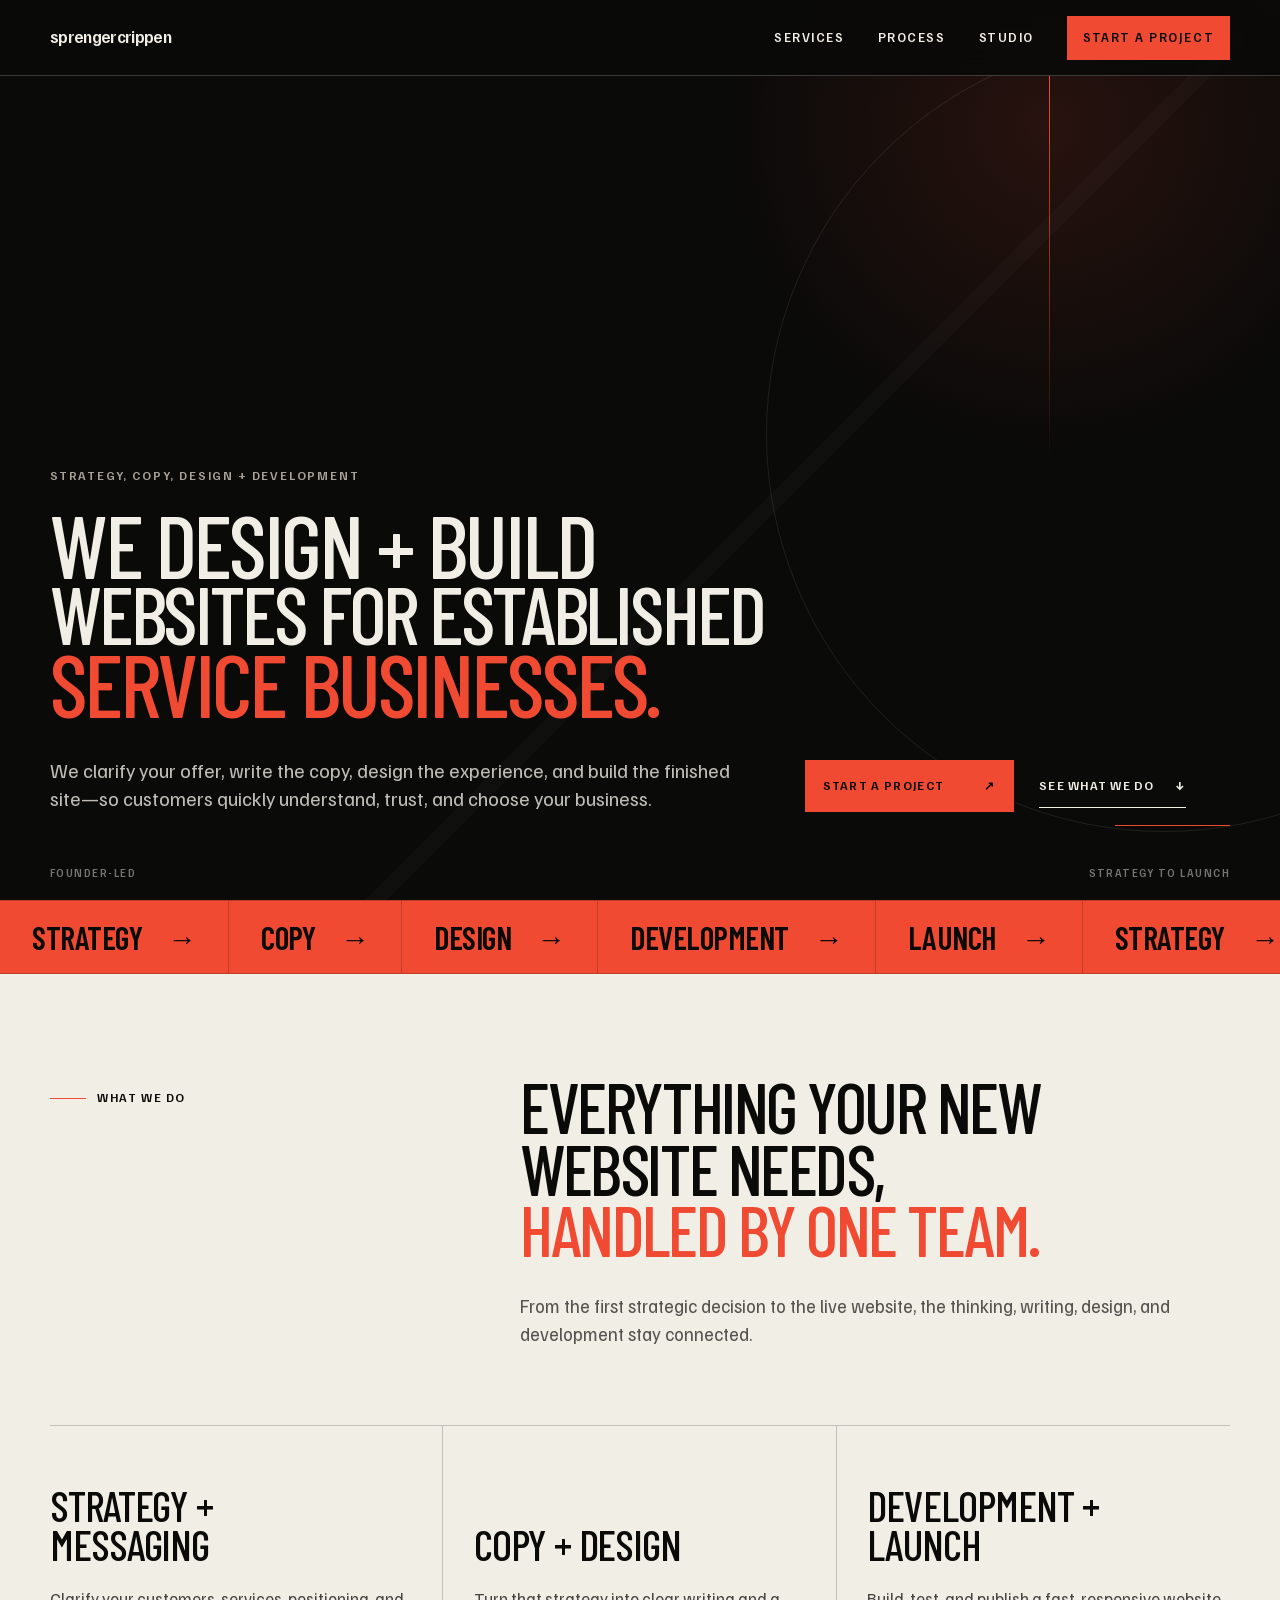
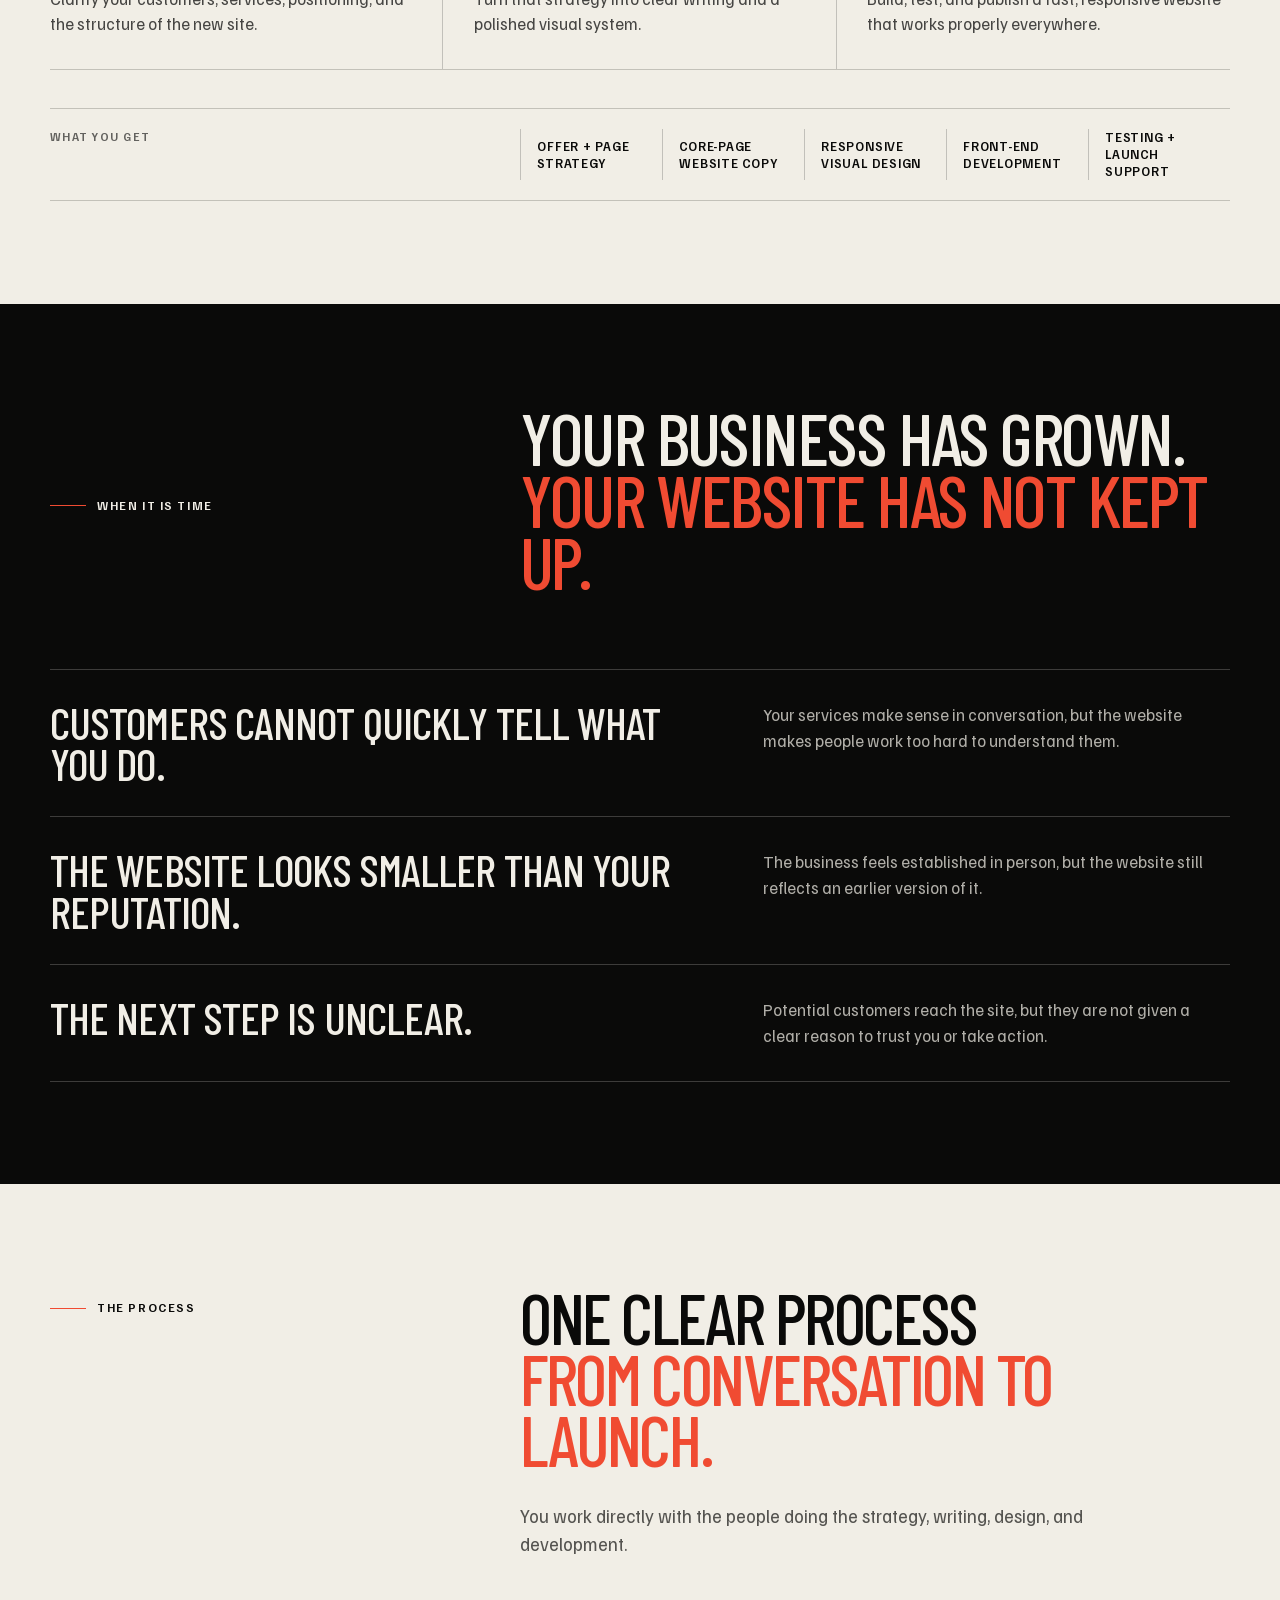
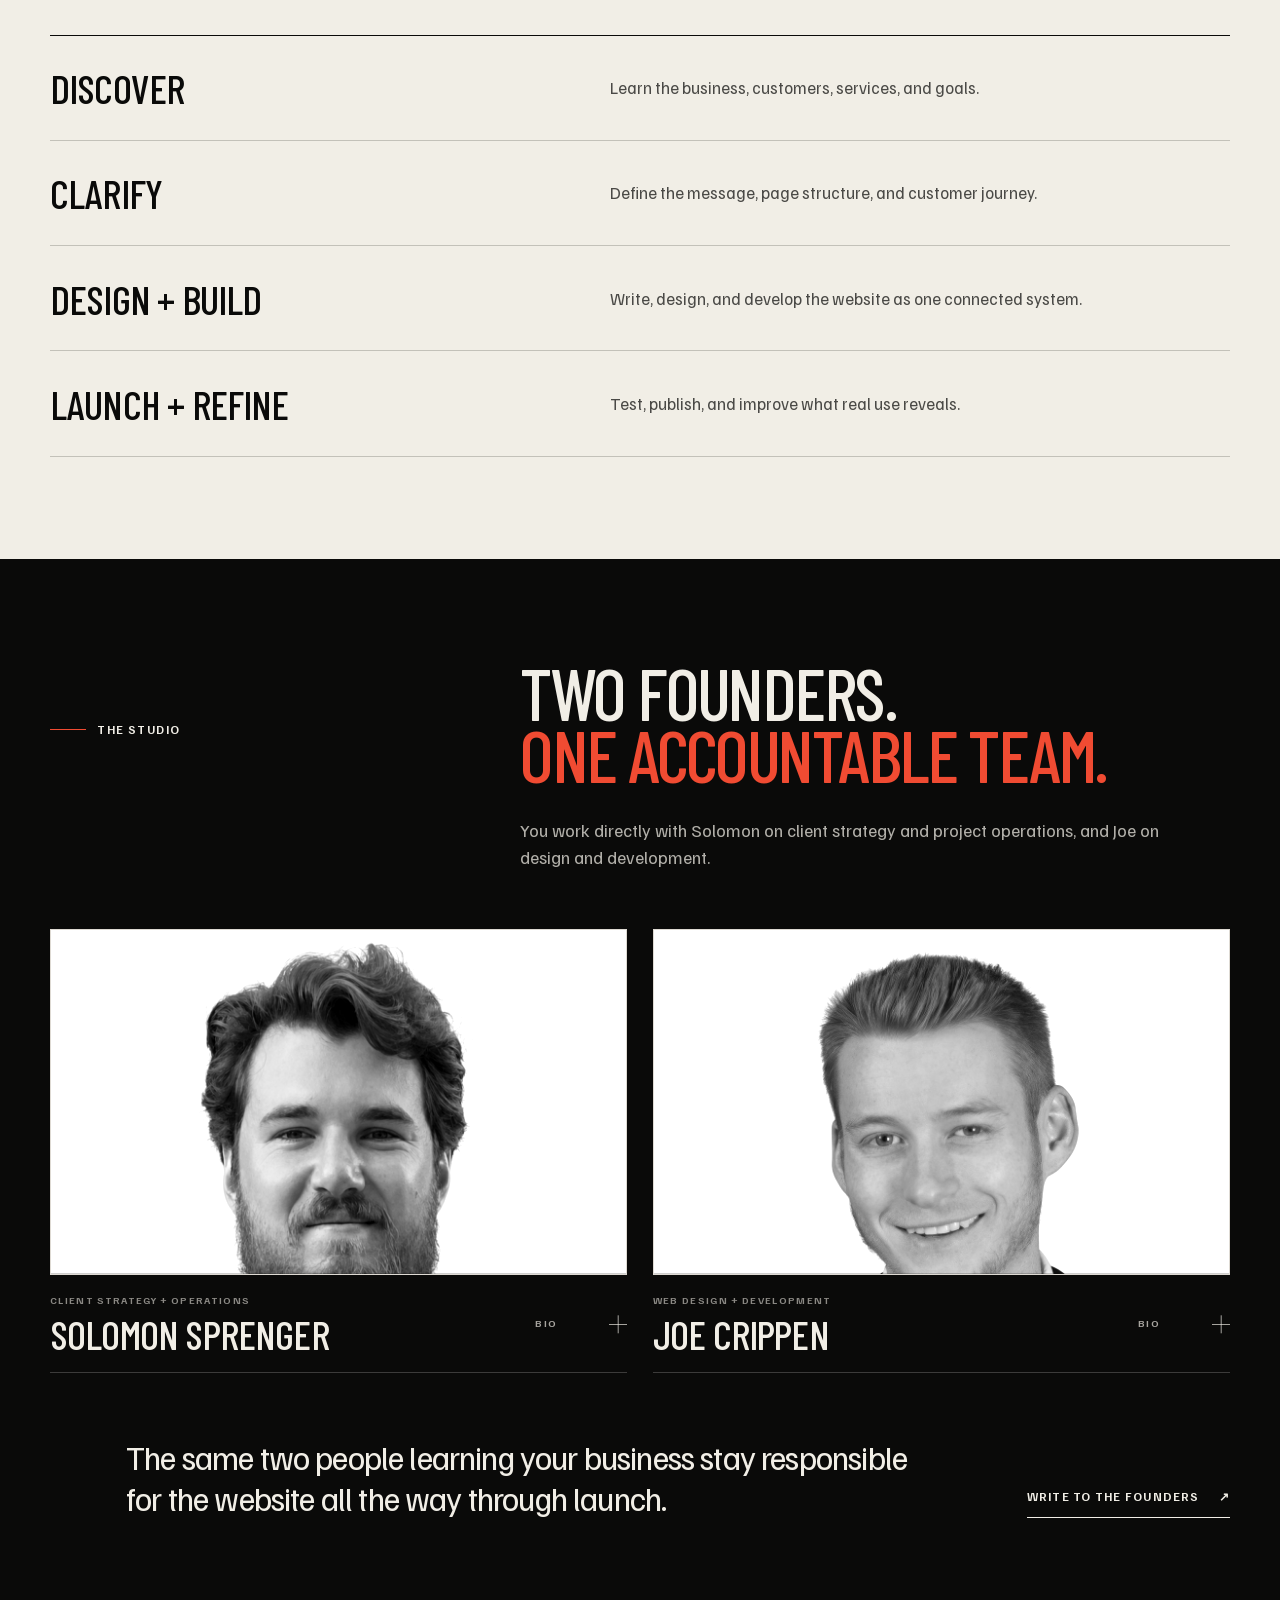
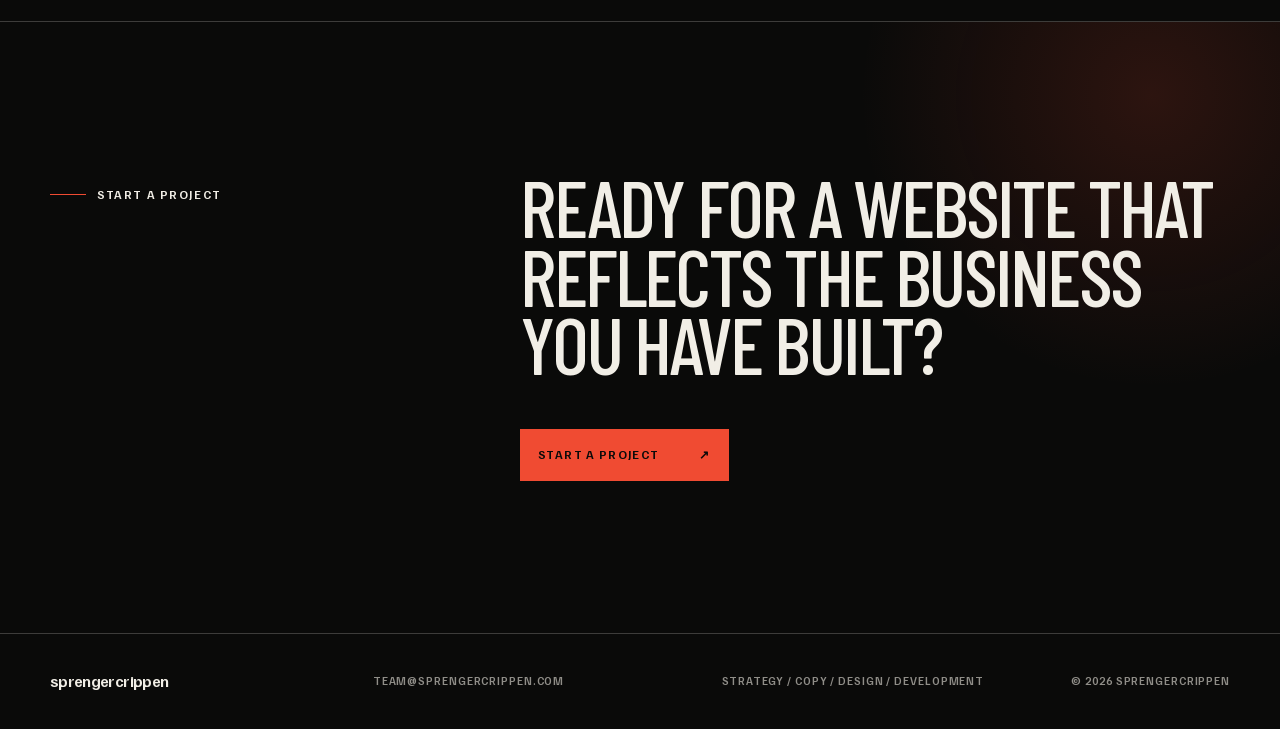
==== commit e55a3a74: "Publish updated studio contact email" ====
--- a/index.html
+++ b/index.html
@@ -1,4 +1,4 @@
-<!DOCTYPE html><html lang="en"><head><meta charSet="utf-8"/><meta name="viewport" content="width=device-width, initial-scale=1"/><link rel="stylesheet" href="/assets/index-Ds_cHSUm.css" data-rsc-css-href="/assets/index-Ds_cHSUm.css" data-precedence="vite-rsc/importer-resources"/><title>Website Strategy, Design + Development — sprengercrippen</title><meta name="description" content="A founder-led studio providing positioning, content, website design, and development for established service businesses."/><meta name="application-name" content="sprengercrippen"/><meta name="robots" content="index, follow"/><meta property="og:title" content="Websites for established service businesses that have outgrown theirs."/><meta property="og:description" content="A founder-led studio providing positioning, content, website design, and development for established service businesses."/><meta property="og:url" content="https://sprengercrippen.com"/><meta property="og:site_name" content="sprengercrippen"/><meta property="og:type" content="website"/><meta property="og:locale" content="en_US"/><meta property="og:image" content="https://sprengercrippen.com/og.png"/><meta property="og:image:width" content="1200"/><meta property="og:image:height" content="630"/><meta property="og:image:alt" content="sprengercrippen — Websites for established service businesses that have outgrown theirs."/><meta name="twitter:card" content="summary_large_image"/><meta name="twitter:title" content="Websites for established service businesses that have outgrown theirs."/><meta name="twitter:description" content="A founder-led studio providing positioning, content, website design, and development for established service businesses."/><meta name="twitter:image" content="https://sprengercrippen.com/og.png"/><link rel="icon" href="https://sprengercrippen.com/icon.png" sizes="64x64" type="image/png"/><link rel="canonical" href="https://sprengercrippen.com/"/>
+<!DOCTYPE html><html lang="en"><head><meta charSet="utf-8"/><meta name="viewport" content="width=device-width, initial-scale=1"/><link rel="stylesheet" href="/assets/index-DFupfj_m.css" data-rsc-css-href="/assets/index-DFupfj_m.css" data-precedence="vite-rsc/importer-resources"/><title>Website Strategy, Design + Development — sprengercrippen</title><meta name="description" content="A founder-led studio providing strategy, copy, website design, and development for established service businesses."/><meta name="application-name" content="sprengercrippen"/><meta name="robots" content="index, follow"/><meta property="og:title" content="Websites for established service businesses."/><meta property="og:description" content="A founder-led studio providing strategy, copy, website design, and development for established service businesses."/><meta property="og:url" content="https://sprengercrippen.com"/><meta property="og:site_name" content="sprengercrippen"/><meta property="og:type" content="website"/><meta property="og:locale" content="en_US"/><meta property="og:image" content="https://sprengercrippen.com/og.png"/><meta property="og:image:width" content="1200"/><meta property="og:image:height" content="630"/><meta property="og:image:alt" content="sprengercrippen — Websites for established service businesses."/><meta name="twitter:card" content="summary_large_image"/><meta name="twitter:title" content="Websites for established service businesses."/><meta name="twitter:description" content="A founder-led studio providing strategy, copy, website design, and development for established service businesses."/><meta name="twitter:image" content="https://sprengercrippen.com/og.png"/><link rel="icon" href="https://sprengercrippen.com/icon.png" sizes="64x64" type="image/png"/><link rel="canonical" href="https://sprengercrippen.com/"/>
 <style data-vinext-fonts>/* vietnamese */
 @font-face {
   font-family: 'Barlow Condensed';
@@ -90,4 +90,4 @@
 
 .__variable_familjen_grotesk_0s5k0cw { --font-body: 'Familjen Grotesk', sans-serif; }
 </style>
-</head><body class="__variable_barlow_condensed_0zvnnw6 __variable_familjen_grotesk_0s5k0cw"><script type="application/ld+json">{"@context":"https://schema.org","@type":"Organization","name":"sprengercrippen","url":"https://sprengercrippen.com","founder":[{"@type":"Person","name":"Solomon Sprenger"},{"@type":"Person","name":"Joe Crippen"}]}</script><div class="site-frame cinematic-site"><a class="skip-link" href="#main-content">Skip to content</a><header class="site-header"><a href="/" class="site-header__brand" aria-label="sprengercrippen home">sprengercrippen</a><nav class="desktop-nav" aria-label="Primary navigation"><a href="/#services">Services</a><a href="/#process">Process</a><a href="/#studio">Studio</a><a href="/contact" class="nav-contact">Contact</a></nav><details class="mobile-nav"><summary aria-label="Toggle navigation"><span>Menu</span><span class="menu-mark" aria-hidden="true"></span></summary><nav aria-label="Mobile navigation"><a href="/#services"><small>0<!-- -->1</small><span>Services</span></a><a href="/#process"><small>0<!-- -->2</small><span>Process</span></a><a href="/#studio"><small>0<!-- -->3</small><span>Studio</span></a><a href="/contact"><small>04</small><span>Contact</span></a><a class="mobile-nav__email" href="mailto:hello@sprengercrippen.com">hello@sprengercrippen.com</a></nav></details></header><main id="main-content"><section class="hero-scene" aria-labelledby="hero-title"><div class="hero-scene__atmosphere" aria-hidden="true"><span></span><span></span></div><div class="hero-scene__content"><p class="hero-scene__kicker">Independent website studio</p><h1 id="hero-title"><span class="hero-line"><span>Websites for</span></span><span class="hero-line"><span>established service businesses</span></span><span class="hero-line hero-line--accent"><span>that have outgrown theirs.</span></span></h1><div class="hero-scene__lower"><p>We combine positioning, content, design, and development to make the business easier to understand, trust, and choose.</p><div class="hero-scene__actions"><a href="/contact" class="action-link action-link--light"><span>Discuss a project</span><span aria-hidden="true">↗</span></a><a href="#services" class="quiet-link">See how we work <span aria-hidden="true">↓</span></a></div></div></div><div class="hero-scene__footer" aria-hidden="true"><span>Founder-led</span><span>Positioning to launch</span></div></section><section class="services-scene" id="services" aria-labelledby="services-title"><div class="scene-heading"><span class="section-label"><i aria-hidden="true"></i>How we help</span><h2 id="services-title">One team from first question<br/><span>to live website.</span></h2><p>A new website should sharpen the business, not decorate around what is unclear. We begin with the decisions that make everything else easier.</p></div><div class="service-list"><article><span class="service-list__number">01</span><h3>Position the business</h3><p>Clarify the offer, the audience, and the reason customers choose you before a page is designed.</p></article><article><span class="service-list__number">02</span><h3>Shape the story</h3><p>Turn that clarity into focused content, structure, and a visual system that feels true to the business.</p></article><article><span class="service-list__number">03</span><h3>Build the website</h3><p>Design, develop, test, and launch one responsive experience without separating the thinking from the making.</p></article></div></section><section class="fit-scene" aria-labelledby="fit-title"><div class="fit-scene__heading"><span class="section-label section-label--inverse"><i aria-hidden="true"></i>When it helps</span><h2 id="fit-title">The business is ready.<br/><span>The website isn’t.</span></h2></div><div class="fit-list"><article><span>0<!-- -->1</span><div><h3>Your reputation has outgrown the site.</h3><p>The business feels established in person, but the website still reflects an earlier version of it.</p></div></article><article><span>0<!-- -->2</span><div><h3>The offer takes too long to explain.</h3><p>Customers should understand what matters quickly, without decoding internal language or navigating around the point.</p></div></article><article><span>0<!-- -->3</span><div><h3>You want one accountable partner.</h3><p>The strategy, content, design, and build need to move together from the first decision through launch.</p></div></article></div></section><section class="process-scene" id="process" aria-labelledby="process-title"><div class="scene-heading scene-heading--process"><span class="section-label"><i aria-hidden="true"></i>The process</span><h2 id="process-title">Clear decisions.<br/><span>Carried all the way through.</span></h2><p>The people learning the business stay close to the content, the design, and the build.</p></div><ol class="process-list"><li><span>01</span><h3>Audit</h3><p>Learn the business, audience, current website, and practical constraints.</p></li><li><span>02</span><h3>Direction</h3><p>Agree on the positioning, story, and structure the new website must make clear.</p></li><li><span>03</span><h3>Design + Build</h3><p>Create the content, interface, and front end as one connected system.</p></li><li><span>04</span><h3>Launch</h3><p>Test the details, publish carefully, and refine what real use reveals.</p></li></ol></section><section class="studio-scene" id="studio" aria-labelledby="studio-title"><div class="studio-scene__heading"><span class="section-label section-label--inverse"><i aria-hidden="true"></i>The studio</span><h2 id="studio-title">Two founders.<br/><span>No handoff maze.</span></h2></div><div class="founder-spread"><figure><div class="founder-portrait"><img src="/headshots/solomon-sprenger-headshot-square.jpg" width="1200" height="1200" alt="Portrait of Solomon Sprenger" loading="lazy"/></div><figcaption><span>Solomon Sprenger</span><small>01</small></figcaption></figure><figure><div class="founder-portrait"><img src="/headshots/joe-crippen-headshot-square-color-corrected.jpg" width="1200" height="1200" alt="Portrait of Joe Crippen" loading="lazy"/></div><figcaption><span>Joe Crippen</span><small>02</small></figcaption></figure><div class="founder-profile"><div class="founder-profile__preview"><h3>Web Design &amp; Development</h3><p>Joe brings the websites to life, turning ideas into polished, thoughtful digital experiences that look great and make sense to the people using them.</p></div><details class="founder-profile__details"><summary><span>Meet Joe</span><span class="founder-profile__mark" aria-hidden="true"></span></summary><div class="founder-profile__panel"><span class="founder-profile__label">Meet Joe</span><div class="founder-profile__copy"><p>I am the person behind the design and development of our websites. I take the initial idea, figure out how everything should look and function, and build it into a finished site that feels polished, intentional, and easy to use.</p><p>My background is in IT, systems, and problem-solving, so I naturally think beyond how a website looks. I care about whether it is clear, whether it works properly, and whether a potential customer immediately understands why they should choose the business.</p><p>I have always been drawn to creative work. Outside of web design, I produce electronic music, which has shaped the way I think about rhythm, energy, detail, and creating something people remember.</p><p>I am based in Orange County, where I spend most of my free time making music, trying new restaurants, traveling with my wife, and probably analyzing a website that nobody asked me to analyze.</p></div></div></details></div></div><div class="studio-scene__statement"><p>Sprenger Crippen is Solomon Sprenger and Joe Crippen. You work directly with us from the first conversation through launch.</p><a href="/contact" class="quiet-link quiet-link--inverse">Write to the founders <span aria-hidden="true">↗</span></a></div></section></main><footer class="site-footer"><div class="site-footer__prompt"><span class="section-label section-label--inverse"><i aria-hidden="true"></i>Discuss a project</span><div class="site-footer__prompt-copy"><h2>Tell us what the current site is failing to communicate.</h2><a href="/contact" class="action-link action-link--light"><span>Start the conversation</span><span aria-hidden="true">↗</span></a></div></div><div class="site-footer__meta"><a href="/" class="footer-wordmark">sprengercrippen</a><a href="mailto:hello@sprengercrippen.com">hello@sprengercrippen.com</a><span>Positioning / content / design / development</span><span>© 2026 <!-- -->sprengercrippen</span></div></footer></div></body></html>+</head><body class="__variable_barlow_condensed_0zvnnw6 __variable_familjen_grotesk_0s5k0cw"><script type="application/ld+json">{"@context":"https://schema.org","@type":"Organization","name":"sprengercrippen","url":"https://sprengercrippen.com","founder":[{"@type":"Person","name":"Solomon Sprenger"},{"@type":"Person","name":"Joe Crippen"}]}</script><div class="site-frame cinematic-site"><a class="skip-link" href="#main-content">Skip to content</a><header class="site-header"><a href="/" class="site-header__brand" aria-label="sprengercrippen home">sprengercrippen</a><nav class="desktop-nav" aria-label="Primary navigation"><a href="/#services">Services</a><a href="/#process">Process</a><a href="/#studio">Studio</a><a href="/contact" class="nav-contact">Start a project</a></nav><details class="mobile-nav"><summary aria-label="Toggle navigation"><span>Menu</span><span class="menu-mark" aria-hidden="true"></span></summary><nav aria-label="Mobile navigation"><a href="/#services"><span>Services</span></a><a href="/#process"><span>Process</span></a><a href="/#studio"><span>Studio</span></a><a href="/contact" class="mobile-nav__project"><span>Start project</span></a><a class="mobile-nav__email" href="mailto:team@sprengercrippen.com">team@sprengercrippen.com</a></nav></details></header><a href="/contact" class="mobile-project-cta"><span>Start a project</span><span aria-hidden="true">↗</span></a><main id="main-content"><section class="hero-scene" aria-labelledby="hero-title"><div class="hero-scene__atmosphere" aria-hidden="true"><span></span><span></span></div><div class="hero-scene__content"><p class="hero-scene__kicker">Strategy, copy, design + development</p><h1 id="hero-title"><span class="hero-line"><span>We design + build</span></span><span class="hero-line"><span>websites for established</span></span><span class="hero-line hero-line--accent"><span>service businesses.</span></span></h1><div class="hero-scene__lower"><p>We clarify your offer, write the copy, design the experience, and build the finished site—so customers quickly understand, trust, and choose your business.</p><div class="hero-scene__actions"><a href="/contact" class="action-link action-link--light"><span>Start a project</span><span aria-hidden="true">↗</span></a><a href="#services" class="quiet-link">See what we do <span aria-hidden="true">↓</span></a></div></div></div><div class="hero-scene__footer" aria-hidden="true"><span>Founder-led</span><span>Strategy to launch</span></div></section><div class="capability-rail" aria-label="Our process: strategy, copy, design, development, and launch"><div class="capability-rail__track" aria-hidden="true"><div class="capability-rail__group"><span>Strategy<i>→</i></span><span>Copy<i>→</i></span><span>Design<i>→</i></span><span>Development<i>→</i></span><span>Launch<i>→</i></span></div><div class="capability-rail__group"><span>Strategy<i>→</i></span><span>Copy<i>→</i></span><span>Design<i>→</i></span><span>Development<i>→</i></span><span>Launch<i>→</i></span></div></div></div><section class="services-scene" id="services" aria-labelledby="services-title"><div class="scene-heading"><span class="section-label"><i aria-hidden="true"></i>What we do</span><h2 id="services-title">Everything your new website needs,<br/><span>handled by one team.</span></h2><p>From the first strategic decision to the live website, the thinking, writing, design, and development stay connected.</p></div><div class="service-list"><article><h3>Strategy + messaging</h3><p>Clarify your customers, services, positioning, and the structure of the new site.</p></article><article><h3>Copy + design</h3><p>Turn that strategy into clear writing and a polished visual system.</p></article><article><h3>Development + launch</h3><p>Build, test, and publish a fast, responsive website that works properly everywhere.</p></article></div><div class="deliverables-strip" aria-label="Typical project deliverables"><span>What you get</span><ul><li>Offer + page strategy</li><li>Core-page website copy</li><li>Responsive visual design</li><li>Front-end development</li><li>Testing + launch support</li></ul></div></section><section class="fit-scene" aria-labelledby="fit-title"><div class="fit-scene__heading"><span class="section-label section-label--inverse"><i aria-hidden="true"></i>When it is time</span><h2 id="fit-title">Your business has grown.<br/><span>Your website has not kept up.</span></h2></div><div class="fit-list"><article><div><h3>Customers cannot quickly tell what you do.</h3><p>Your services make sense in conversation, but the website makes people work too hard to understand them.</p></div></article><article><div><h3>The website looks smaller than your reputation.</h3><p>The business feels established in person, but the website still reflects an earlier version of it.</p></div></article><article><div><h3>The next step is unclear.</h3><p>Potential customers reach the site, but they are not given a clear reason to trust you or take action.</p></div></article></div></section><section class="process-scene" id="process" aria-labelledby="process-title"><div class="scene-heading scene-heading--process"><span class="section-label"><i aria-hidden="true"></i>The process</span><h2 id="process-title">One clear process<br/><span>from conversation to launch.</span></h2><p>You work directly with the people doing the strategy, writing, design, and development.</p></div><ol class="process-list"><li><h3>Discover</h3><p>Learn the business, customers, services, and goals.</p></li><li><h3>Clarify</h3><p>Define the message, page structure, and customer journey.</p></li><li><h3>Design + Build</h3><p>Write, design, and develop the website as one connected system.</p></li><li><h3>Launch + Refine</h3><p>Test, publish, and improve what real use reveals.</p></li></ol></section><section class="studio-scene" id="studio" aria-labelledby="studio-title"><div class="studio-scene__heading"><span class="section-label section-label--inverse"><i aria-hidden="true"></i>The studio</span><h2 id="studio-title">Two founders.<br/><span>One accountable team.</span></h2><p>You work directly with Solomon on client strategy and project operations, and Joe on design and development.</p></div><div class="founder-spread"><details class="founder-card"><summary><div class="founder-portrait"><img src="/headshots/solomon-sprenger-headshot-square.jpg" width="1200" height="1200" alt="Portrait of Solomon Sprenger" loading="lazy"/></div><div class="founder-card__bar"><div class="founder-card__identity"><small>Client strategy + operations</small><h3>Solomon Sprenger</h3></div><span class="founder-card__action"><span class="founder-card__action-closed">Bio</span><span class="founder-card__action-open">Close</span><span class="founder-card__mark" aria-hidden="true"></span></span></div></summary><div class="founder-card__profile" role="button" tabindex="0" aria-label="Close Solomon Sprenger&#x27;s biography"><div class="founder-card__profile-meta"><span>Meet Solomon</span><span class="founder-card__profile-hint" aria-hidden="true">Tap anywhere to close <i>↑</i></span></div><p class="founder-card__lead">I handle client conversations and the systems behind Sprenger Crippen. I work with local businesses to help them envision a more modern online presence and keep each project moving smoothly from the first conversation through launch.</p><div class="founder-card__body"><p>My background is in mechanical engineering and blue-collar business operations. Engineering taught me how to break complex problems into clear, repeatable systems, while my operations experience taught me the value of hard work, communication, and organization. I bring that same mindset to every website we build.</p><p>I am based in Orange County, where I spend most of my time studying mechanical engineering, working in the aerospace industry, making music, training in the gym, and creating spreadsheets for things that probably did not need a spreadsheet.</p></div></div></details><details class="founder-card"><summary><div class="founder-portrait"><img src="/headshots/joe-crippen-headshot-square-color-corrected.jpg" width="1200" height="1200" alt="Portrait of Joe Crippen" loading="lazy"/></div><div class="founder-card__bar"><div class="founder-card__identity"><small>Web design + development</small><h3>Joe Crippen</h3></div><span class="founder-card__action"><span class="founder-card__action-closed">Bio</span><span class="founder-card__action-open">Close</span><span class="founder-card__mark" aria-hidden="true"></span></span></div></summary><div class="founder-card__profile" role="button" tabindex="0" aria-label="Close Joe Crippen&#x27;s biography"><div class="founder-card__profile-meta"><span>Meet Joe</span><span class="founder-card__profile-hint" aria-hidden="true">Tap anywhere to close <i>↑</i></span></div><p class="founder-card__lead">I am the person behind the design and development of our websites. I take the initial idea, figure out how everything should look and function, and build it into a finished site that feels polished, intentional, and easy to use.</p><div class="founder-card__body"><p>My background is in IT, systems, and problem-solving, so I naturally think beyond how a website looks. I care about whether it is clear, whether it works properly, and whether a potential customer immediately understands why they should choose the business.</p><p>I have always been drawn to creative work. Outside of web design, I produce electronic music and DJ, which has shaped the way I think about rhythm, energy, detail, and creating something people remember.</p><p>I am based in Orange County, where I spend most of my free time making music, trying new restaurants, traveling with my wife, and probably analyzing a website that nobody asked me to analyze.</p></div></div></details></div><div class="studio-scene__statement"><p>The same two people learning your business stay responsible for the website all the way through launch.</p><a href="/contact" class="quiet-link quiet-link--inverse">Write to the founders <span aria-hidden="true">↗</span></a></div></section></main><footer class="site-footer"><div class="site-footer__prompt"><span class="section-label section-label--inverse"><i aria-hidden="true"></i>Start a project</span><div class="site-footer__prompt-copy"><h2>Ready for a website that reflects the business you have built?</h2><a href="/contact" class="action-link action-link--light"><span>Start a project</span><span aria-hidden="true">↗</span></a></div></div><div class="site-footer__meta"><a href="/" class="footer-wordmark">sprengercrippen</a><a href="mailto:team@sprengercrippen.com">team@sprengercrippen.com</a><span>Strategy / copy / design / development</span><span>© 2026 <!-- -->sprengercrippen</span></div></footer></div></body></html>
--- a/assets/index-DFupfj_m.css
+++ b/assets/index-DFupfj_m.css
@@ -0,0 +1 @@
+:root{--ink:#0a0a09;--bone:#f1eee6;--signal:#f04b32;--stone:#a7a198;--rule-dark:#0a0a0933;--rule-light:#f1eee638;--display:"Barlow Condensed", "Arial Narrow", sans-serif;--body:"Familjen Grotesk", Arial, sans-serif;--gutter:clamp(1.25rem, 3.9vw, 4.25rem);--header-height:4.75rem;--scene-pad:clamp(5.5rem, 8vw, 8.5rem)}*{box-sizing:border-box}html{scroll-behavior:smooth}body{background:var(--bone);color:var(--ink);font-family:var(--body);text-rendering:optimizelegibility;-webkit-font-smoothing:antialiased;margin:0;font-size:1rem;line-height:1.45}body,button,a,summary{font-family:var(--body)}a{color:inherit;text-decoration:none}img{max-width:100%;display:block}h1,h2,h3,p,figure,ol{margin:0}ol{padding:0;list-style:none}::selection{background:var(--signal);color:var(--ink)}:focus-visible{outline:3px solid var(--signal);outline-offset:4px}.site-frame{min-width:20rem;overflow:clip}.skip-link{z-index:100;background:var(--bone);color:var(--ink);padding:.75rem 1rem;transition:transform .16s;position:fixed;top:.75rem;left:.75rem;transform:translateY(-180%)}.skip-link:focus{transform:translateY(0)}.site-header{z-index:50;height:var(--header-height);padding-inline:var(--gutter);color:var(--bone);background:color-mix(in srgb, var(--ink) 88%, transparent);border-bottom:1px solid var(--rule-light);-webkit-backdrop-filter:blur(14px);backdrop-filter:blur(14px);justify-content:space-between;align-items:center;display:flex;position:fixed;inset:0 0 auto}.site-header__brand{letter-spacing:-.04em;align-items:center;min-height:44px;font-size:clamp(1.04rem,1.3vw,1.22rem);font-weight:650;display:inline-flex}.desktop-nav{align-items:center;gap:clamp(1.6rem,2.6vw,3rem);height:100%;display:flex}.desktop-nav a{letter-spacing:.12em;text-transform:uppercase;align-items:center;min-height:44px;font-size:.8rem;font-weight:600;display:inline-flex;position:relative}.desktop-nav a:after{content:"";background:var(--signal);transform-origin:100%;height:1px;transition:transform .22s;position:absolute;bottom:.5rem;left:0;right:0;transform:scaleX(0)}.desktop-nav a:hover:after,.desktop-nav a:focus-visible:after{transform-origin:0;transform:scaleX(1)}.desktop-nav .nav-contact{min-height:2.75rem;color:var(--ink);background:var(--signal);padding:0 1rem;transition:color .18s,background .18s,transform .18s}.desktop-nav .nav-contact:after{display:none}.desktop-nav .nav-contact:hover,.desktop-nav .nav-contact:focus-visible{color:var(--ink);background:var(--bone);transform:translateY(-2px)}.mobile-nav,.mobile-project-cta{display:none}.section-label{color:var(--ink);letter-spacing:.13em;text-transform:uppercase;align-items:center;gap:.7rem;font-size:.76rem;font-weight:650;display:inline-flex}.section-label i{background:var(--signal);width:2.25rem;height:1px}.section-label--inverse{color:var(--bone)}.action-link{letter-spacing:.11em;text-transform:uppercase;border:1px solid;justify-content:space-between;align-items:center;gap:2.5rem;min-height:3.25rem;padding:.9rem 1.05rem;font-size:.77rem;font-weight:650;transition:background-color .18s,color .18s,border-color .18s,transform .18s;display:inline-flex}.action-link>span:last-child{transition:transform .22s cubic-bezier(.16,1,.3,1)}.action-link:hover>span:last-child,.action-link:focus-visible>span:last-child{transform:translate(.2rem,-.2rem)}.action-link--light{border-color:var(--signal);color:var(--ink);background:var(--signal);box-shadow:0 0 #f04b3200}.action-link--light:hover,.action-link--light:focus-visible{color:var(--ink);background:var(--bone);border-color:var(--bone);transform:translateY(-2px);box-shadow:0 .85rem 2.5rem #f04b3229}.action-link--dark{color:var(--ink)}.action-link--dark:hover,.action-link--dark:focus-visible{color:var(--bone);background:var(--ink)}.quiet-link{letter-spacing:.1em;text-transform:uppercase;align-items:center;gap:1.2rem;min-height:44px;font-size:.77rem;font-weight:650;display:inline-flex;position:relative}.quiet-link>span{transition:transform .22s cubic-bezier(.16,1,.3,1)}.quiet-link:hover>span,.quiet-link:focus-visible>span{transform:translateY(.2rem)}.quiet-link--inverse:hover>span,.quiet-link--inverse:focus-visible>span{transform:translate(.18rem,-.18rem)}.quiet-link:after{content:"";transform-origin:0;background:currentColor;height:1px;transition:transform .18s;position:absolute;bottom:0;left:0;right:0}.quiet-link:hover:after{transform:scaleX(.35)}.quiet-link--inverse{color:var(--bone)}.hero-scene{min-height:100svh;padding:calc(var(--header-height) + clamp(2rem, 5vh, 5rem)) var(--gutter) clamp(5.5rem, 9vh, 7rem);color:var(--bone);background:var(--ink);isolation:isolate;align-items:end;display:grid;position:relative}.hero-scene__atmosphere{z-index:-1;background:radial-gradient(circle at 82% 14%,#f04b3221,#0000 25%),linear-gradient(135deg,#0000 0 58%,#f1eee606 58% 59%,#0000 59%);position:absolute;inset:0;overflow:hidden}.hero-scene__atmosphere:before{content:"";aspect-ratio:1;border:1px solid #f1eee617;border-radius:50%;width:min(62vw,64rem);animation:18s ease-in-out infinite alternate atmosphere-drift;position:absolute;top:4%;right:-22%}.hero-scene__atmosphere span:first-child{top:var(--header-height);background:linear-gradient(var(--signal), transparent);transform-origin:top;width:1px;height:43%;animation:5s ease-in-out infinite alternate signal-breathe-y;position:absolute;right:18%}.hero-scene__atmosphere span:last-child{right:var(--gutter);background:var(--signal);transform-origin:100%;width:clamp(4rem,9vw,9rem);height:1px;animation:4s ease-in-out .6s infinite alternate signal-breathe;position:absolute;bottom:4.6rem}.hero-scene__content{max-width:104rem;position:relative}.hero-scene__kicker{color:var(--stone);letter-spacing:.15em;text-transform:uppercase;margin-bottom:clamp(1.2rem,2.4vh,2.25rem);font-size:.76rem;font-weight:650;animation:.42s ease-out .1s both hero-support-in}.hero-scene h1{max-width:91rem;font-family:var(--display);letter-spacing:-.035em;text-transform:uppercase;font-size:clamp(3.4rem,7vw,6.6rem);font-weight:500;line-height:.82}.hero-line{display:block;overflow:hidden}.hero-line>span{animation:.48s cubic-bezier(.16,1,.3,1) both hero-line-in;display:block}.hero-line:nth-child(2)>span{font-size:.9em;animation-delay:50ms}.hero-line:nth-child(3)>span{animation-delay:.1s}.hero-line--accent{color:var(--signal)}.hero-scene__lower{grid-template-columns:minmax(18rem,1fr) auto;align-items:end;gap:3rem;width:min(100%,71rem);margin-top:clamp(2rem,4vh,3.75rem);animation:.48s ease-out .18s both hero-support-in;display:grid}.hero-scene__lower>p{color:#f1eee6c7;max-width:44rem;font-size:clamp(1.05rem,1.55vw,1.35rem);line-height:1.42}.hero-scene__actions{align-items:center;gap:1.6rem;display:flex}.hero-scene__footer{right:var(--gutter);bottom:1.25rem;left:var(--gutter);color:#f1eee67a;letter-spacing:.14em;text-transform:uppercase;justify-content:space-between;font-size:.66rem;font-weight:600;display:flex;position:absolute}@keyframes hero-line-in{0%{opacity:.48;filter:blur(1.5px);transform:translateY(7%)}to{opacity:1;filter:blur();transform:translateY(0)}}@keyframes hero-support-in{0%{opacity:.52;transform:translateY(.25rem)}to{opacity:1;transform:translateY(0)}}@keyframes atmosphere-drift{0%{transform:translate(0,0)scale(1)}to{transform:translate(-1.5%,1.25%)scale(1.035)}}@keyframes signal-breathe{0%{opacity:.45;transform:scaleX(.72)}to{opacity:1;transform:scaleX(1)}}@keyframes signal-breathe-y{0%{opacity:.45;transform:scaleY(.72)}to{opacity:1;transform:scaleY(1)}}.capability-rail{color:var(--ink);background:var(--signal);border-block:1px solid #0a0a0938;overflow:hidden}.capability-rail__track{will-change:transform;width:max-content;animation:24s linear infinite capability-rail;display:flex}.capability-rail__group{flex:none;display:flex}.capability-rail__group>span{min-height:4.5rem;font-family:var(--display);letter-spacing:-.015em;text-transform:uppercase;white-space:nowrap;border-right:1px solid #0a0a0933;align-items:center;gap:clamp(1.1rem,2vw,1.8rem);padding:0 clamp(1.25rem,2.5vw,2.5rem);font-size:clamp(1.5rem,2.5vw,2.4rem);font-weight:600;line-height:1;display:flex}.capability-rail__group i{font-family:var(--body);font-size:.9em;font-style:normal;font-weight:400}@keyframes capability-rail{to{transform:translate(-50%)}}.services-scene,.process-scene{padding:var(--scene-pad) var(--gutter);background:var(--bone)}.scene-heading{grid-template-columns:minmax(12rem,.7fr) minmax(32rem,1.35fr);column-gap:clamp(3rem,8vw,9rem);display:grid}.scene-heading .section-label{align-self:start;margin-top:.8rem}.scene-heading h2{font-family:var(--display);letter-spacing:-.035em;text-transform:uppercase;grid-column:2;font-size:clamp(3.25rem,5.5vw,5.7rem);font-weight:500;line-height:.87}.scene-heading h2 span{color:var(--signal)}.scene-heading>p{color:#0a0a09ad;grid-column:2;max-width:42rem;margin-top:2rem;font-size:clamp(1.05rem,1.45vw,1.28rem);line-height:1.5}.service-list{border-top:1px solid var(--rule-dark);border-bottom:1px solid var(--rule-dark);grid-template-columns:repeat(3,1fr);margin-top:clamp(3.75rem,6vw,6rem);display:grid}.service-list article{border-right:1px solid var(--rule-dark);flex-direction:column;justify-content:flex-end;min-height:clamp(15rem,19vw,19rem);padding:1.5rem clamp(1.25rem,2.4vw,2.5rem) 2rem;transition:background-color .24s;display:flex}.service-list article:first-child{padding-left:0}.service-list article:last-child{border-right:0;padding-right:0}.service-list h3{max-width:18rem;font-family:var(--display);letter-spacing:-.025em;text-transform:uppercase;margin-top:0;font-size:clamp(2.35rem,3.35vw,3.7rem);font-weight:500;line-height:.9;transition:color .22s,transform .28s cubic-bezier(.16,1,.3,1)}.service-list p{color:#0a0a09bd;max-width:24rem;margin-top:1.4rem;font-size:1.05rem;line-height:1.52}.service-list article:hover{background:#f04b320b}.service-list article:hover h3{color:var(--signal);transform:translateY(-.3rem)}.deliverables-strip{border-top:1px solid var(--rule-dark);border-bottom:1px solid var(--rule-dark);grid-template-columns:minmax(12rem,.7fr) minmax(32rem,1.35fr);column-gap:clamp(3rem,8vw,9rem);margin-top:clamp(2rem,3vw,3rem);padding:1.25rem 0;display:grid}.deliverables-strip>span{color:#0a0a099e;letter-spacing:.13em;text-transform:uppercase;font-size:.72rem;font-weight:650}.deliverables-strip ul{grid-template-columns:repeat(5,minmax(0,1fr));gap:0;margin:0;padding:0;list-style:none;display:grid}.deliverables-strip li{border-left:1px solid var(--rule-dark);letter-spacing:.06em;text-transform:uppercase;align-items:center;min-width:0;padding:0 1rem;font-size:.79rem;font-weight:600;line-height:1.35;transition:color .18s,transform .24s cubic-bezier(.16,1,.3,1);display:flex}.deliverables-strip li:hover{color:var(--signal);transform:translateY(-.18rem)}.fit-scene{padding:var(--scene-pad) var(--gutter);color:var(--bone);background:var(--ink)}.fit-scene__heading{grid-template-columns:minmax(12rem,.7fr) minmax(32rem,1.35fr);column-gap:clamp(3rem,8vw,9rem);display:grid}.fit-scene__heading .section-label{margin-top:.8rem}.fit-scene__heading h2{font-family:var(--display);letter-spacing:-.035em;text-transform:uppercase;grid-column:2;font-size:clamp(3.25rem,5.7vw,5.9rem);font-weight:500;line-height:.85}.fit-scene__heading h2 span{color:var(--signal)}.fit-list{border-top:1px solid var(--rule-light);margin-top:clamp(3.75rem,6vw,6rem)}.fit-list article{border-bottom:1px solid var(--rule-light);padding:clamp(1.6rem,2.5vw,2.5rem) 0;transition:background-color .22s;display:block}.fit-list article>div{grid-template-columns:minmax(19rem,1fr) minmax(17rem,.75fr);align-items:start;gap:clamp(2rem,7vw,8rem);display:grid}.fit-list h3{font-family:var(--display);letter-spacing:-.02em;text-transform:uppercase;font-size:clamp(2.25rem,3.5vw,3.75rem);font-weight:500;line-height:.92;transition:color .18s,transform .26s cubic-bezier(.16,1,.3,1)}.fit-list p{color:#f1eee6b8;font-size:1.05rem;line-height:1.55}.fit-list article:hover{background:#f1eee606}.fit-list article:hover h3{color:var(--signal);transform:translate(.35rem)}.scene-heading--process{align-items:start}.process-list{border-top:1px solid var(--ink);margin-top:clamp(3.75rem,6vw,6rem)}.process-list li{border-bottom:1px solid var(--rule-dark);grid-template-columns:minmax(15rem,.8fr) minmax(18rem,1fr);align-items:center;gap:clamp(2rem,5vw,6rem);padding:clamp(1.7rem,2.6vw,2.6rem) 0;transition:background-color .22s;display:grid}.process-list h3{font-family:var(--display);letter-spacing:-.02em;text-transform:uppercase;font-size:clamp(2.35rem,3.2vw,3.4rem);font-weight:500;line-height:.92;transition:color .18s,transform .26s cubic-bezier(.16,1,.3,1)}.process-list p{color:#0a0a09b8;max-width:30rem;font-size:1.05rem;line-height:1.52}.process-list li:hover{background:#f04b320a}.process-list li:hover h3{color:var(--signal);transform:translate(.35rem)}.studio-scene{padding:var(--scene-pad) var(--gutter);color:var(--bone);background:var(--ink)}.studio-scene__heading{grid-template-columns:minmax(12rem,.7fr) minmax(32rem,1.35fr);column-gap:clamp(3rem,8vw,9rem);display:grid}.studio-scene__heading .section-label{margin-top:.8rem}.studio-scene__heading h2{font-family:var(--display);letter-spacing:-.035em;text-transform:uppercase;grid-column:2;font-size:clamp(3.25rem,5.7vw,5.9rem);font-weight:500;line-height:.85}.studio-scene__heading h2 span{color:var(--signal)}.studio-scene__heading>p{color:#f1eee6b8;grid-column:2;max-width:42rem;margin-top:2rem;font-size:clamp(1.05rem,1.4vw,1.25rem);line-height:1.5}.founder-spread{grid-template-columns:1fr 1fr;align-items:start;gap:clamp(1.25rem,2vw,2rem);margin-top:clamp(3rem,4.5vw,4.5rem);display:grid}.founder-card{min-width:0;color:var(--bone);background:0 0}.founder-card+.founder-card{border-left:0}.founder-card summary{cursor:pointer;flex-direction:column;list-style:none;display:flex;position:relative}.founder-card summary::-webkit-details-marker{display:none}.founder-card summary:focus-visible{outline:3px solid var(--signal);outline-offset:-3px}.founder-portrait{aspect-ratio:5/3;border:1px solid var(--rule-light);background:#d8d5cd;position:relative;overflow:hidden}.founder-portrait:after{content:"";pointer-events:none;border-bottom:1px solid #0a0a0933;position:absolute;inset:0}.founder-portrait img{object-fit:cover;object-position:center 18%;filter:grayscale()contrast(1.1);width:100%;height:100%;transition:filter .45s,transform .7s cubic-bezier(.16,1,.3,1);transform:scale(1.015)}.founder-card summary:hover img,.founder-card[open] .founder-portrait img{filter:grayscale(.76)contrast(1.06);transform:scale(1.035)}.founder-card__bar{border-bottom:1px solid var(--rule-light);min-height:0;color:var(--bone);background:0 0;grid-template-columns:minmax(0,1fr) auto;transition:color .22s,background .22s;display:grid;position:static}.founder-card[open] .founder-card__bar{background:#f1eee609}.founder-card__identity{flex-direction:column;justify-content:center;gap:.5rem;min-width:0;padding:1.15rem 0 1.2rem;display:flex}.founder-card__identity small{color:#f1eee68f;letter-spacing:.13em;text-transform:uppercase;font-size:.64rem;font-weight:650;line-height:1.35}.founder-card__identity h3{font-family:var(--display);letter-spacing:-.02em;text-transform:uppercase;font-size:clamp(2.25rem,3.2vw,3.45rem);font-weight:500;line-height:.92}.founder-card__action{color:#f1eee6ad;letter-spacing:.13em;text-transform:uppercase;border-left:0;justify-content:space-between;align-items:center;gap:1rem;min-width:6.75rem;padding:1rem 0 1rem 1rem;font-size:.64rem;font-weight:650;transition:color .18s,background .18s;display:flex}.founder-card summary:hover .founder-card__action,.founder-card[open] .founder-card__action{color:var(--signal);background:0 0}.founder-card__action-open,.founder-card[open] .founder-card__action-closed{display:none}.founder-card[open] .founder-card__action-open{display:inline}.founder-card__mark{flex:none;width:1.15rem;height:1.15rem;position:relative}.founder-card__mark:before,.founder-card__mark:after{content:"";background:currentColor;height:1px;transition:opacity .18s,transform .18s;position:absolute;top:50%;left:0;right:0}.founder-card__mark:after{transform:rotate(90deg)}.founder-card[open] .founder-card__mark:after{opacity:0;transform:rotate(0)}.founder-card__profile{border-top:1px solid var(--rule-light);min-height:0;box-shadow:inset 3px 0 0 var(--signal);cursor:pointer;background:linear-gradient(145deg,#f04b3213,#0000 42%),#f1eee606;padding:clamp(2rem,4vw,3.5rem) clamp(1.5rem,3vw,2.75rem) clamp(2.5rem,4vw,4rem);animation:.32s cubic-bezier(.16,1,.3,1) both profile-reveal;position:relative}.founder-card__profile:focus-visible{outline:2px solid var(--signal);outline-offset:-2px}.founder-card__profile-meta{z-index:2;top:calc(var(--header-height) + .5rem);border:1px solid var(--rule-light);min-height:3.5rem;color:var(--signal);-webkit-backdrop-filter:blur(14px);backdrop-filter:blur(14px);letter-spacing:.13em;text-transform:uppercase;background:#0a0a09f5;justify-content:space-between;align-items:center;gap:1rem;margin:-.75rem -.75rem 0;padding:.5rem .75rem;font-size:.65rem;font-weight:650;display:flex;position:sticky}.founder-card__profile-meta small{color:#f1eee685;border:1px solid #f1eee638;padding:.45rem .6rem;font-size:.57rem}.founder-card__lead{max-width:42rem;color:var(--bone);letter-spacing:-.01em;margin-top:clamp(2.5rem,4vw,3.75rem);font-size:clamp(1.1rem,1.35vw,1.3rem);line-height:1.55}.founder-card__body{border-top:1px solid var(--rule-light);gap:1.25rem;max-width:42rem;margin-top:clamp(1.5rem,2.5vw,2rem);padding-top:clamp(1.5rem,2.5vw,2rem);display:grid}.founder-card__body p{color:#f1eee6cc;font-size:clamp(1.02rem,1.1vw,1.12rem);line-height:1.65}.founder-card__profile-hint{color:#f1eee694;white-space:nowrap;align-items:center;gap:.65rem;display:inline-flex}.founder-card__profile-hint i{color:var(--signal);font-family:var(--body);font-size:.9rem;font-style:normal;font-weight:400}@keyframes profile-reveal{0%{opacity:0;transform:translateY(-.5rem)}to{opacity:1;transform:translateY(0)}}@supports (animation-timeline:view()){.service-list article,.fit-list article,.process-list li,.founder-card{animation:cubic-bezier(.16,1,.3,1) both section-settle;animation-timeline:view();animation-range:entry 4% cover 24%}@keyframes section-settle{0%{opacity:.72;transform:translateY(1rem)}to{opacity:1;transform:translateY(0)}}}.studio-scene__statement{grid-template-columns:minmax(20rem,1fr) auto;align-items:end;gap:clamp(3rem,8vw,8rem);width:min(100%,69rem);margin:clamp(3rem,5vw,5rem) 0 0 auto;display:grid}.studio-scene__statement p{letter-spacing:-.025em;font-size:clamp(1.5rem,2.6vw,2.5rem);line-height:1.22}.site-footer{color:var(--bone);background:var(--ink)}.site-footer__prompt{min-height:68svh;padding:var(--scene-pad) var(--gutter);border-top:1px solid var(--rule-light);background:radial-gradient(circle at 90% 12%, #f04b3226, transparent 23%), var(--ink);grid-template-columns:minmax(12rem,.7fr) minmax(32rem,1.35fr);align-content:center;column-gap:clamp(3rem,8vw,9rem);display:grid}.site-footer__prompt .section-label{align-self:start;margin-top:.8rem}.site-footer__prompt-copy{grid-column:2}.site-footer__prompt h2{max-width:63rem;font-family:var(--display);letter-spacing:-.035em;text-transform:uppercase;font-size:clamp(3.5rem,6.2vw,6.4rem);font-weight:500;line-height:.86}.site-footer__prompt .action-link{margin-top:clamp(2.5rem,4vw,4rem)}.site-footer__meta{min-height:6rem;padding:1.4rem var(--gutter);border-top:1px solid var(--rule-light);color:#f1eee694;letter-spacing:.08em;text-transform:uppercase;grid-template-columns:1.1fr 1.2fr 1.2fr auto;align-items:center;gap:2rem;font-size:.7rem;font-weight:600;display:grid}.site-footer__meta a:hover{color:var(--signal)}.site-footer__meta a{align-items:center;min-height:44px;display:inline-flex}.site-footer__meta .footer-wordmark{color:var(--bone);letter-spacing:-.04em;text-transform:lowercase;font-size:1rem;font-weight:650}.contact-page{color:var(--bone);background:var(--ink)}.contact-intro{min-height:78svh;padding:calc(var(--header-height) + 4rem) var(--gutter) clamp(5rem, 9vw, 8rem);background:radial-gradient(circle at 90% 8%, #f04b3224, transparent 24%), var(--ink);grid-template-columns:minmax(12rem,.7fr) minmax(32rem,1.35fr);align-content:end;column-gap:clamp(3rem,8vw,9rem);display:grid}.contact-intro .section-label{align-self:start;margin-top:.8rem}.contact-intro h1{font-family:var(--display);letter-spacing:-.04em;text-transform:uppercase;grid-column:2;font-size:clamp(3.8rem,6.7vw,7rem);font-weight:500;line-height:.82}.contact-intro h1 span{color:var(--signal)}.contact-intro>p{color:#f1eee6b3;grid-column:2;max-width:42rem;margin-top:2.5rem;font-size:clamp(1.1rem,1.6vw,1.4rem)}.contact-details{padding:var(--scene-pad) var(--gutter);color:var(--ink);background:var(--bone)}.contact-details__heading{grid-template-columns:minmax(12rem,.7fr) minmax(32rem,1.35fr);column-gap:clamp(3rem,8vw,9rem);display:grid}.contact-details__heading h2{font-family:var(--display);letter-spacing:-.03em;text-transform:uppercase;grid-column:2;font-size:clamp(3.25rem,5.2vw,5.4rem);font-weight:500;line-height:.88}.contact-prompts{border-top:1px solid var(--ink);margin-top:clamp(3.5rem,5vw,5rem)}.contact-prompts li{border-bottom:1px solid var(--rule-dark);padding:2rem 0;display:block}.contact-prompts p{letter-spacing:-.02em;font-size:clamp(1.4rem,2.5vw,2.35rem)}.contact-email-block{border-top:1px solid var(--ink);margin-top:clamp(4rem,6vw,6rem);padding-top:1.5rem}.contact-email-block>span{color:var(--stone);letter-spacing:.12em;text-transform:uppercase;font-size:.74rem;font-weight:650;display:block}.contact-email-block>a{min-height:5.5rem;font-family:var(--display);letter-spacing:-.035em;text-transform:uppercase;border-bottom:1px solid var(--rule-dark);justify-content:space-between;align-items:center;gap:2rem;padding:1rem 0;font-size:clamp(2.4rem,6vw,6.4rem);font-weight:500;line-height:1;transition:color .18s;display:flex}.contact-email-block>a:hover{color:var(--signal)}.contact-email-block>p{color:#0a0a099e;max-width:38rem;margin:1.5rem 0 0 auto}.not-found{min-height:100svh;padding:calc(var(--header-height) + 3rem) var(--gutter) 4rem;color:var(--bone);background:var(--ink);align-content:center;justify-items:start;gap:2rem;display:grid}.not-found>span{color:var(--stone);letter-spacing:.12em;text-transform:uppercase;font-size:.74rem;font-weight:650}.not-found h1{font-family:var(--display);letter-spacing:-.04em;text-transform:uppercase;font-size:clamp(4.5rem,10vw,10rem);font-weight:500;line-height:.82}.not-found h1 em{color:var(--signal);font-style:normal}@media (width<=900px){:root{--header-height:4.25rem;--scene-pad:5.75rem}html:has(.mobile-nav[open]){overflow:hidden}.site-header{-webkit-backdrop-filter:none;backdrop-filter:none}.site-header__brand{z-index:3;position:relative}.desktop-nav{display:none}.mobile-nav{z-index:2;display:block;position:relative}.mobile-project-cta{z-index:44;min-height:3.65rem;color:var(--ink);background:var(--signal);letter-spacing:.11em;text-transform:uppercase;justify-content:space-between;align-items:center;gap:2rem;padding:.9rem 1rem;font-size:.76rem;font-weight:700;display:flex;position:fixed;bottom:.75rem;left:.75rem;right:.75rem;box-shadow:0 1rem 3rem #0a0a094d}.mobile-project-cta>span:last-child{font-size:1rem}.mobile-nav summary{z-index:3;cursor:pointer;letter-spacing:.1em;text-transform:uppercase;justify-content:flex-end;align-items:center;gap:.8rem;min-width:5.25rem;min-height:44px;font-size:.73rem;font-weight:650;list-style:none;display:flex;position:relative}.mobile-nav summary::-webkit-details-marker{display:none}.menu-mark{width:1.5rem;height:1.5rem;position:relative}.menu-mark:before,.menu-mark:after{content:"";background:currentColor;height:1px;transition:transform .18s;position:absolute;top:50%;left:0;right:0}.menu-mark:before{transform:translateY(-.25rem)}.menu-mark:after{transform:translateY(.25rem)}.mobile-nav[open] .menu-mark:before{transform:rotate(45deg)}.mobile-nav[open] .menu-mark:after{transform:rotate(-45deg)}.mobile-nav nav{z-index:1;min-height:100svh;padding:calc(var(--header-height) + 3rem) var(--gutter) 2rem;color:var(--bone);background:radial-gradient(circle at 90% 8%, #f04b3226, transparent 23%), var(--ink);flex-direction:column;display:flex;position:fixed;inset:0;overflow-y:auto}.mobile-nav nav>a:not(.mobile-nav__email){border-bottom:1px solid var(--rule-light);align-items:center;min-height:4.75rem;display:flex}.mobile-nav nav>a:first-child{border-top:1px solid var(--rule-light)}.mobile-nav nav>a>span{font-family:var(--display);text-transform:uppercase;font-size:clamp(2.5rem,9vw,4.5rem);font-weight:500;line-height:1}.mobile-nav nav>.mobile-nav__project{color:var(--ink);background:var(--signal);border-bottom:0;margin-top:1rem;padding-inline:1rem}.mobile-nav__email{color:var(--stone);margin-top:auto;padding-top:2rem;font-size:.82rem}.scene-heading,.fit-scene__heading,.studio-scene__heading,.deliverables-strip,.contact-intro,.contact-details__heading,.site-footer__prompt{grid-template-columns:1fr}.scene-heading h2,.scene-heading>p,.fit-scene__heading h2,.studio-scene__heading h2,.studio-scene__heading>p,.contact-intro h1,.contact-intro>p,.contact-details__heading h2,.site-footer__prompt-copy{grid-column:1}.deliverables-strip{gap:1.5rem}.deliverables-strip ul{grid-template-columns:repeat(2,minmax(0,1fr));row-gap:1.4rem}.scene-heading h2,.fit-scene__heading h2,.studio-scene__heading h2,.contact-intro h1,.contact-details__heading h2,.site-footer__prompt h2{margin-top:2.5rem}.hero-scene__lower{grid-template-columns:1fr;gap:2rem}.hero-scene__actions{justify-content:space-between}.service-list{grid-template-columns:1fr}.service-list article,.service-list article:first-child,.service-list article:last-child{border-right:0;border-bottom:1px solid var(--rule-dark);min-height:17rem;padding:1.4rem 0 1.8rem}.service-list article:last-child{border-bottom:0}.fit-list article{display:block}.fit-list article>div{grid-template-columns:1fr;gap:1.25rem}.process-list li,.process-list li:first-child,.process-list li:last-child{grid-template-columns:minmax(12rem,.7fr) 1fr;gap:1.5rem;padding:1.7rem 0}.studio-scene__statement{grid-template-columns:1fr;align-items:start;gap:2rem}.site-footer__prompt{align-content:center}.site-footer__meta{grid-template-columns:1fr 1fr}.contact-intro{align-content:end}.contact-intro .section-label{margin-bottom:0}}@media (width<=620px){:root{--gutter:1.25rem;--scene-pad:4.75rem}.site-header{padding-inline:var(--gutter)}.hero-scene{min-height:94svh;padding-top:calc(var(--header-height) + 2rem);padding-bottom:5rem}.hero-scene__kicker{margin-bottom:1.25rem}.hero-line>span{animation-duration:.36s}.hero-scene h1{font-size:clamp(3rem,13vw,4rem);line-height:.86}.hero-line:nth-child(2)>span{font-size:.88em}.hero-scene__lower{gap:1.5rem;margin-top:1.7rem}.hero-scene__lower>p{font-size:1rem;line-height:1.38}.hero-scene__actions{flex-direction:column;align-items:stretch;gap:.8rem}.hero-scene__actions .action-link{width:100%}.hero-scene__actions .quiet-link{align-self:flex-start}.hero-scene__footer{display:none}.hero-scene__atmosphere span:last-child{bottom:1.5rem}.scene-heading h2,.fit-scene__heading h2,.studio-scene__heading h2,.contact-details__heading h2,.site-footer__prompt h2{font-size:clamp(3rem,13vw,4rem)}.scene-heading>p{font-size:1rem}.service-list{margin-top:3rem}.service-list h3{font-size:2.75rem}.deliverables-strip{margin-top:2rem}.deliverables-strip ul{grid-template-columns:1fr;gap:0}.deliverables-strip li{border-top:1px solid var(--rule-dark);border-left:0;align-items:center;min-height:3.25rem;padding:0}.deliverables-strip li:last-child{border-bottom:1px solid var(--rule-dark)}.fit-list{margin-top:3rem}.fit-list article{display:block}.fit-list h3{font-size:2.65rem}.process-list{margin-top:3rem}.process-list li,.process-list li:first-child,.process-list li:last-child{grid-template-columns:1fr;gap:1rem;padding:1.5rem 0}.process-list h3{font-size:2.55rem}.process-list p{grid-column:1;margin-top:-.4rem}.founder-spread{grid-template-columns:1fr;gap:2.25rem;margin-top:3rem}.founder-card+.founder-card{border-left:0}.founder-card summary{flex-direction:column;display:flex}.founder-portrait{aspect-ratio:1}.founder-portrait:after{border-bottom-color:#0a0a0933}.founder-card__bar{-webkit-backdrop-filter:none;backdrop-filter:none;background:0 0;grid-template-columns:minmax(0,1fr) auto;min-height:0;position:static}.founder-card__identity{gap:.45rem;padding:1rem 0 1.05rem}.founder-card__identity small{color:#f1eee68f;font-size:.59rem}.founder-card__identity h3{font-size:clamp(2.25rem,10.5vw,3rem);line-height:.88}.founder-card__action{border-top:0;border-left:0;gap:.75rem;width:auto;min-width:4.5rem;min-height:0;padding:.85rem 0 .85rem .75rem;font-size:.61rem}.founder-card__profile{min-height:0;padding:1.75rem 1rem 2.25rem}.founder-card__profile-meta{top:calc(var(--header-height) + .35rem);margin:-.75rem -.25rem 0;padding:.45rem .5rem}.founder-card__profile-meta>span:first-child{font-size:.58rem}.founder-card__profile-hint{font-size:.55rem}.founder-card__lead{margin-top:1.75rem;font-size:1.08rem;line-height:1.52}.founder-card__body{margin-top:1.25rem;padding-top:1.25rem}.founder-card__body p{font-size:1rem;line-height:1.58}.studio-scene__statement p{font-size:1.4rem}.site-footer__prompt{min-height:72svh}.site-footer__meta{grid-template-columns:1fr;gap:.75rem;padding-block:1.5rem}.contact-intro{min-height:72svh;padding-top:calc(var(--header-height) + 3rem)}.contact-intro h1{font-size:clamp(3.25rem,15vw,4.7rem)}.contact-prompts li{grid-template-columns:1fr}.contact-prompts p{font-size:1.3rem}.contact-email-block>a{overflow-wrap:anywhere;flex-direction:column;align-items:flex-start;gap:.5rem;font-size:clamp(2rem,10vw,3.25rem)}.not-found h1{font-size:5rem}}@media (prefers-reduced-motion:reduce){html{scroll-behavior:auto}*,:before,:after{scroll-behavior:auto!important;transition-duration:.01ms!important;animation-duration:.01ms!important;animation-iteration-count:1!important}.hero-line>span,.founder-card__profile,.service-list article,.fit-list article,.process-list li,.founder-card{opacity:1!important;clip-path:none!important;animation:none!important;transform:none!important}.capability-rail__track{animation:none!important;transform:none!important}.capability-rail__group:last-child{display:none}}
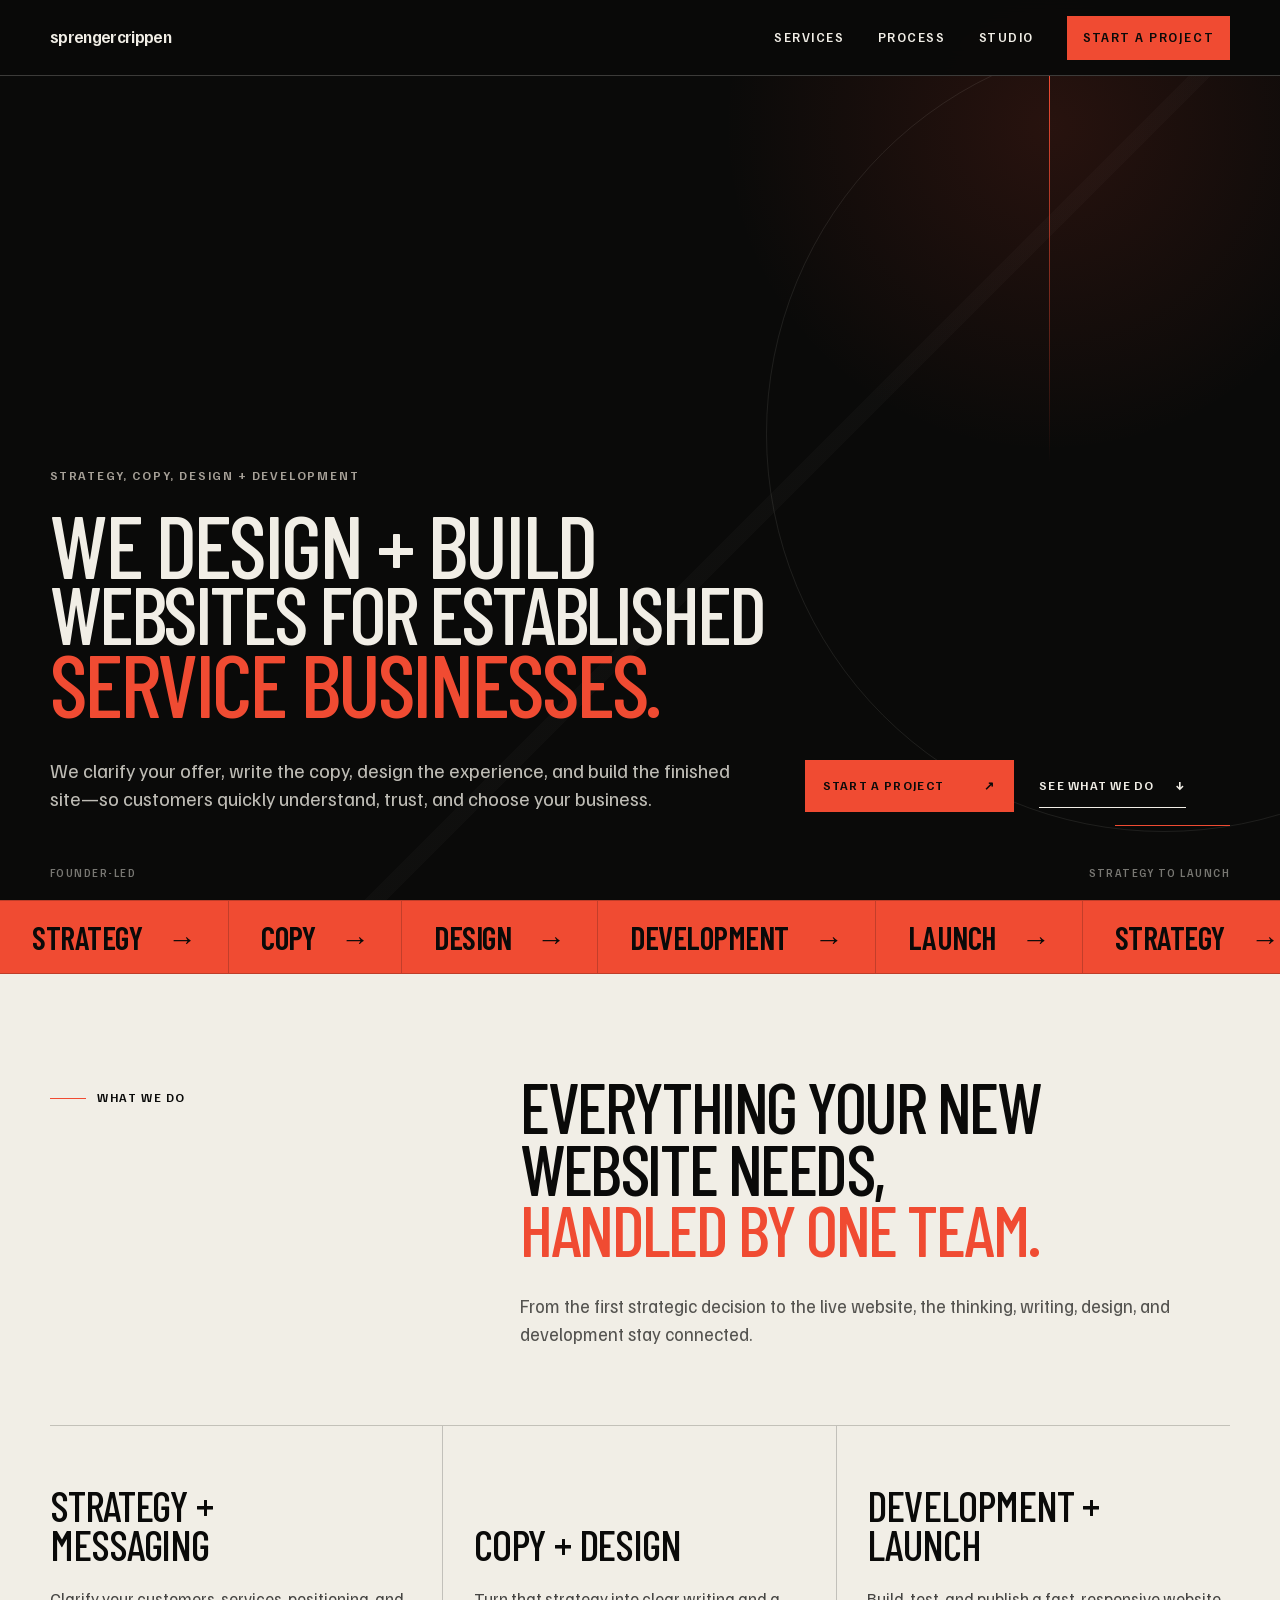
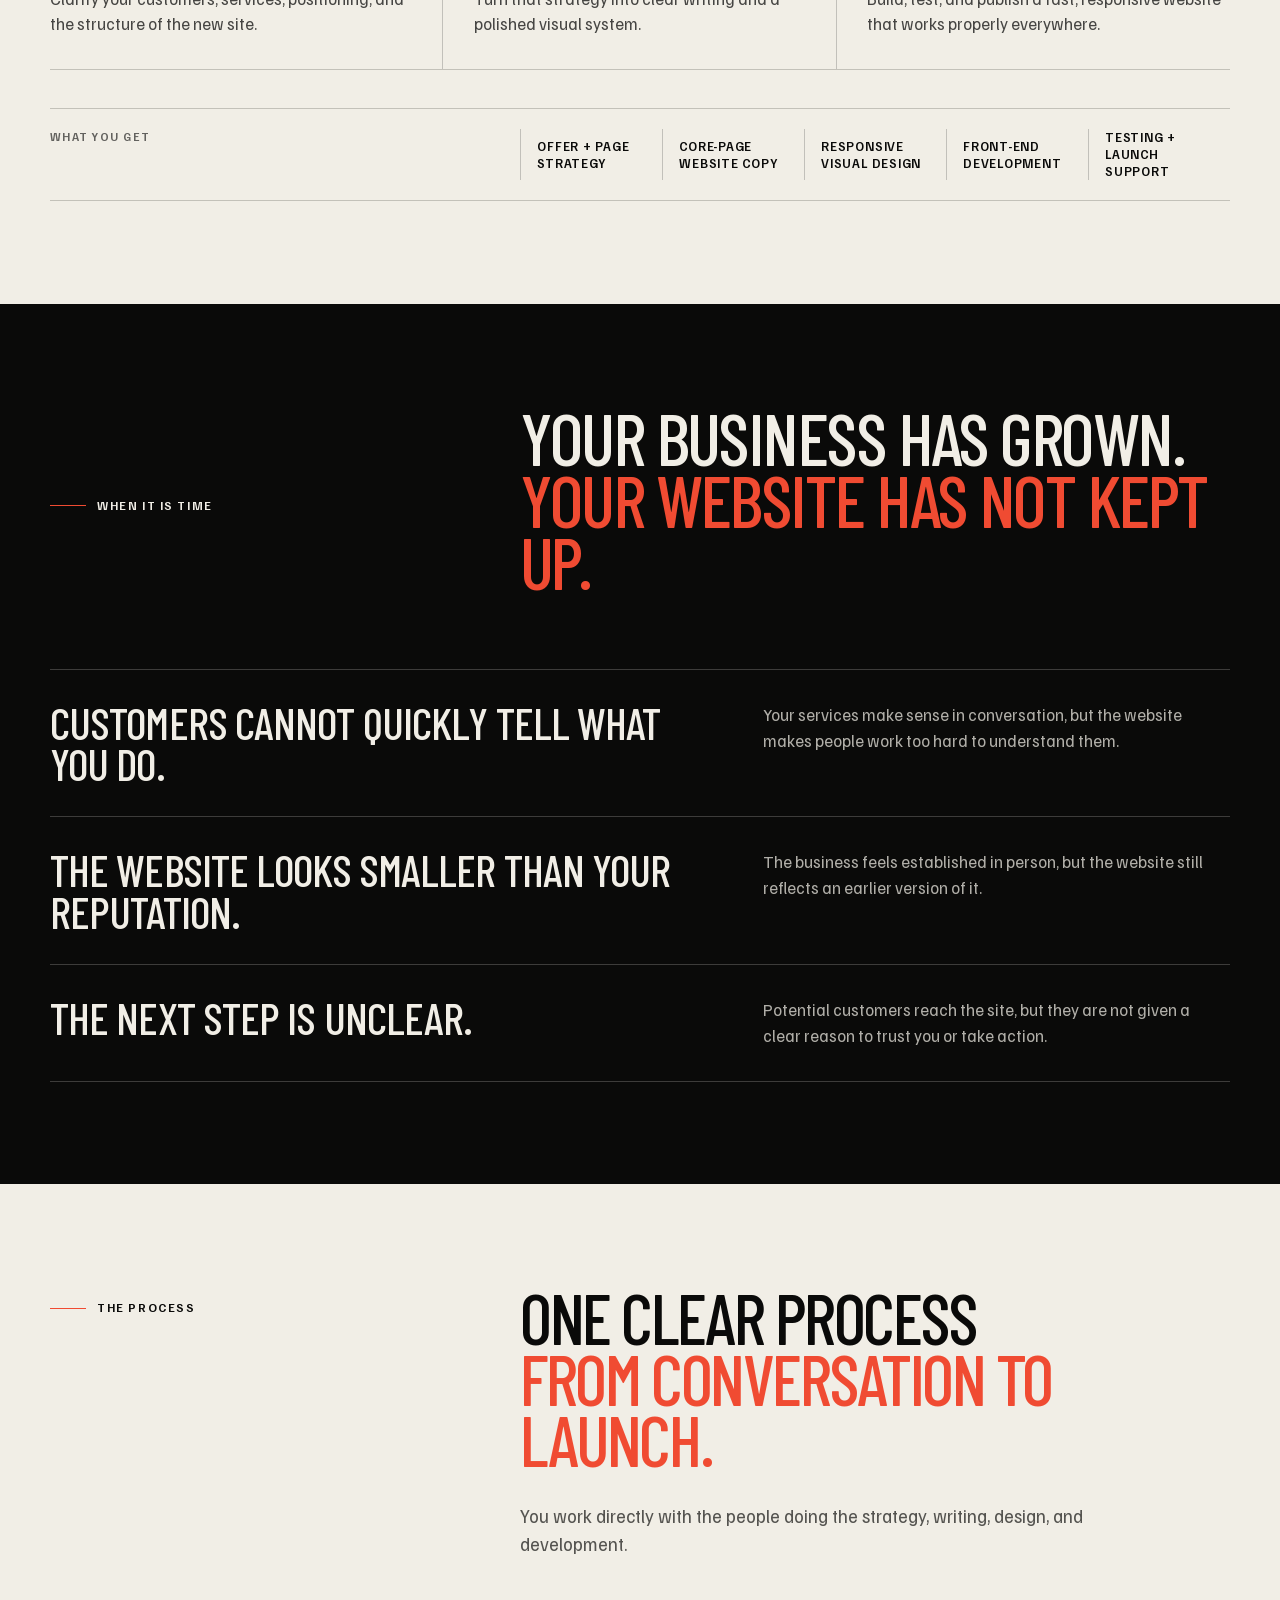
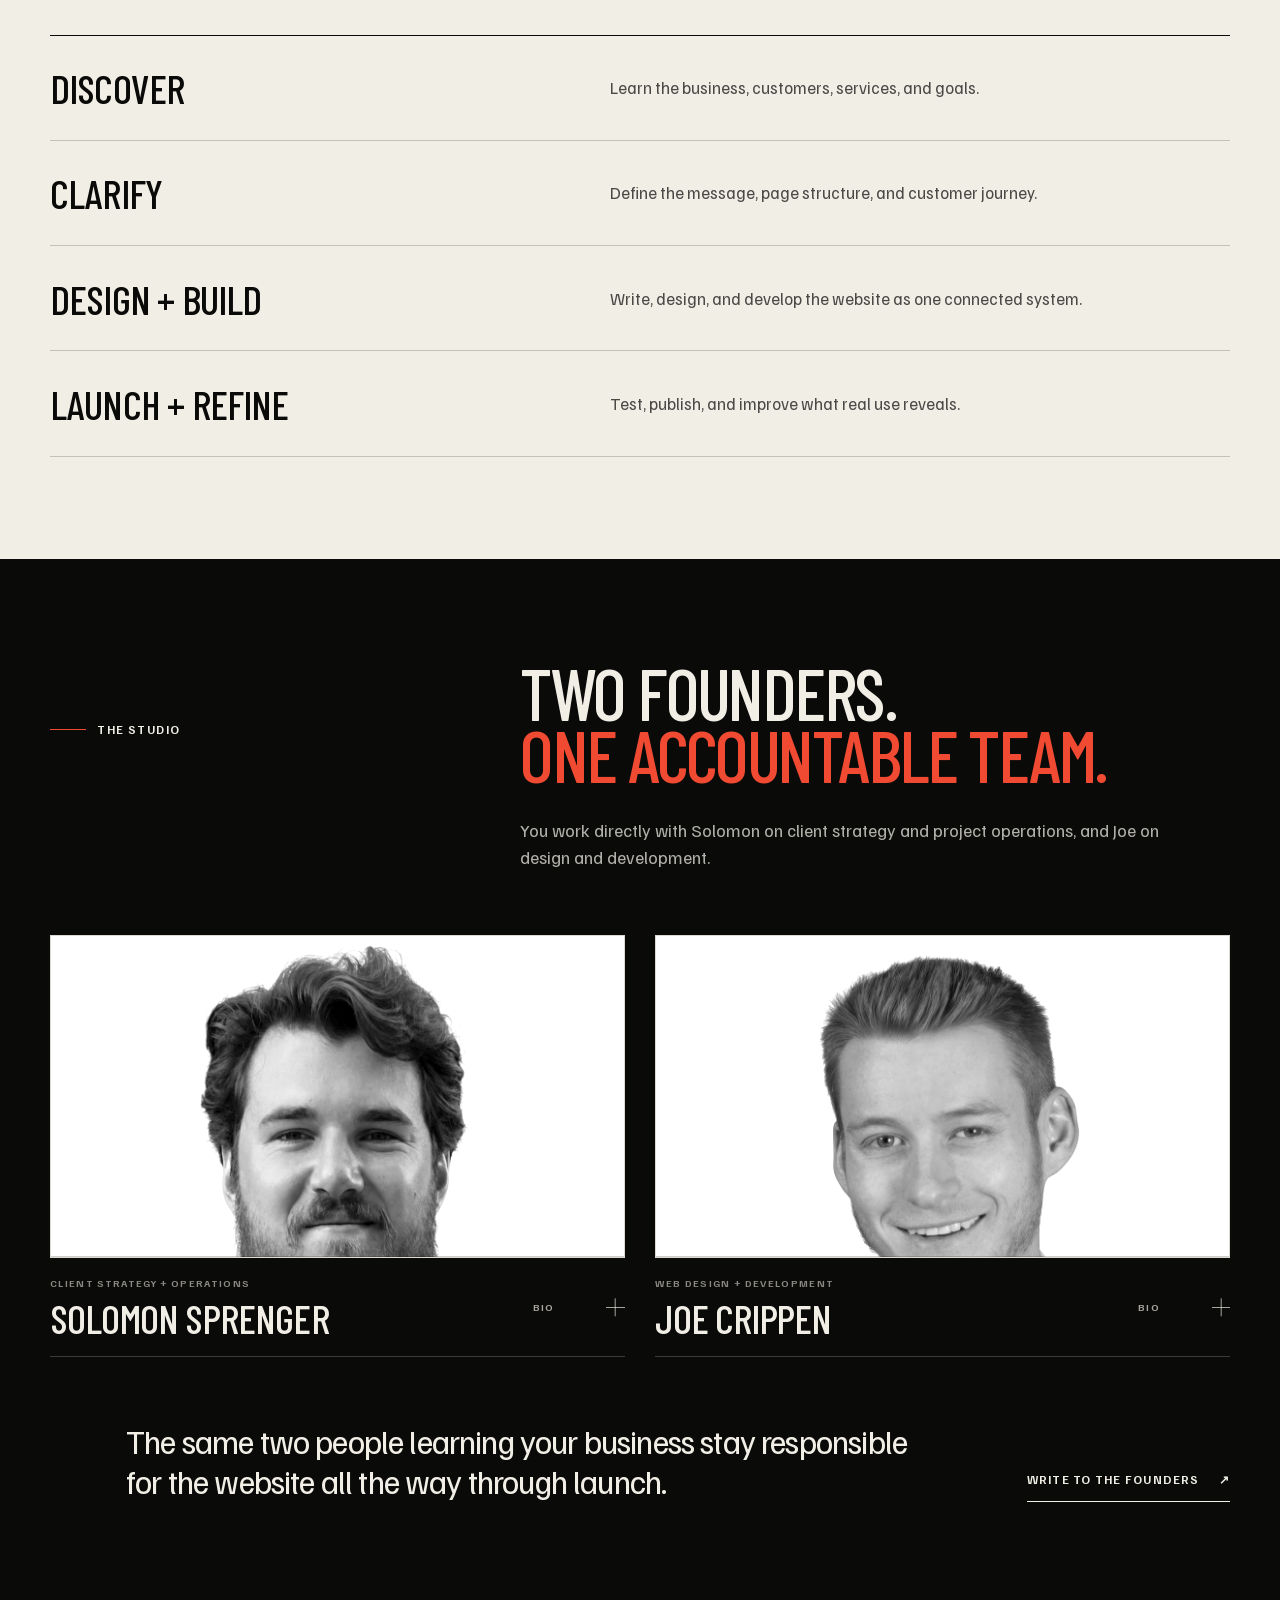
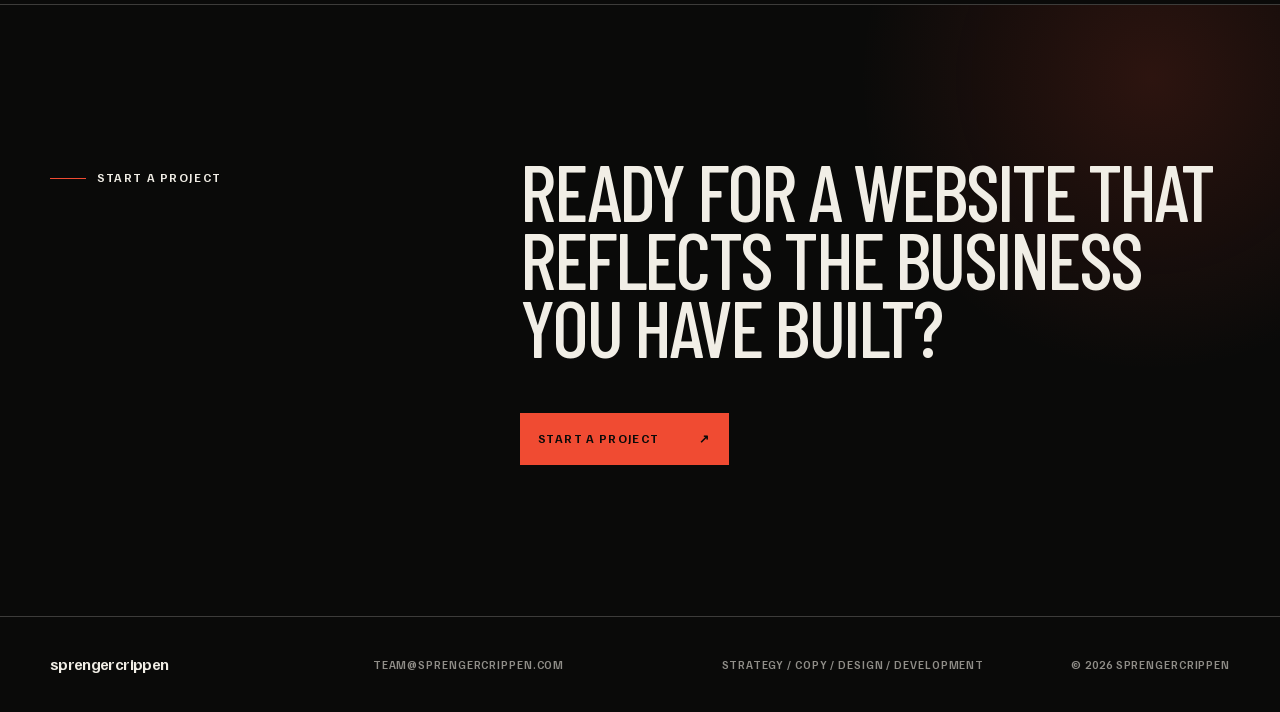
==== commit 2fd56c52: "Publish desktop founder polish" ====
--- a/index.html
+++ b/index.html
@@ -1,4 +1,4 @@
-<!DOCTYPE html><html lang="en"><head><meta charSet="utf-8"/><meta name="viewport" content="width=device-width, initial-scale=1"/><link rel="stylesheet" href="/assets/index-DFupfj_m.css" data-rsc-css-href="/assets/index-DFupfj_m.css" data-precedence="vite-rsc/importer-resources"/><title>Website Strategy, Design + Development — sprengercrippen</title><meta name="description" content="A founder-led studio providing strategy, copy, website design, and development for established service businesses."/><meta name="application-name" content="sprengercrippen"/><meta name="robots" content="index, follow"/><meta property="og:title" content="Websites for established service businesses."/><meta property="og:description" content="A founder-led studio providing strategy, copy, website design, and development for established service businesses."/><meta property="og:url" content="https://sprengercrippen.com"/><meta property="og:site_name" content="sprengercrippen"/><meta property="og:type" content="website"/><meta property="og:locale" content="en_US"/><meta property="og:image" content="https://sprengercrippen.com/og.png"/><meta property="og:image:width" content="1200"/><meta property="og:image:height" content="630"/><meta property="og:image:alt" content="sprengercrippen — Websites for established service businesses."/><meta name="twitter:card" content="summary_large_image"/><meta name="twitter:title" content="Websites for established service businesses."/><meta name="twitter:description" content="A founder-led studio providing strategy, copy, website design, and development for established service businesses."/><meta name="twitter:image" content="https://sprengercrippen.com/og.png"/><link rel="icon" href="https://sprengercrippen.com/icon.png" sizes="64x64" type="image/png"/><link rel="canonical" href="https://sprengercrippen.com/"/>
+<!DOCTYPE html><html lang="en"><head><meta charSet="utf-8"/><meta name="viewport" content="width=device-width, initial-scale=1"/><link rel="stylesheet" href="/assets/index-BmQvgzes.css" data-rsc-css-href="/assets/index-BmQvgzes.css" data-precedence="vite-rsc/importer-resources"/><title>Website Strategy, Design + Development — sprengercrippen</title><meta name="description" content="A founder-led studio providing strategy, copy, website design, and development for established service businesses."/><meta name="application-name" content="sprengercrippen"/><meta name="robots" content="index, follow"/><meta property="og:title" content="Websites for established service businesses."/><meta property="og:description" content="A founder-led studio providing strategy, copy, website design, and development for established service businesses."/><meta property="og:url" content="https://sprengercrippen.com"/><meta property="og:site_name" content="sprengercrippen"/><meta property="og:type" content="website"/><meta property="og:locale" content="en_US"/><meta property="og:image" content="https://sprengercrippen.com/og.png"/><meta property="og:image:width" content="1200"/><meta property="og:image:height" content="630"/><meta property="og:image:alt" content="sprengercrippen — Websites for established service businesses."/><meta name="twitter:card" content="summary_large_image"/><meta name="twitter:title" content="Websites for established service businesses."/><meta name="twitter:description" content="A founder-led studio providing strategy, copy, website design, and development for established service businesses."/><meta name="twitter:image" content="https://sprengercrippen.com/og.png"/><link rel="icon" href="https://sprengercrippen.com/icon.png" sizes="64x64" type="image/png"/><link rel="canonical" href="https://sprengercrippen.com/"/>
 <style data-vinext-fonts>/* vietnamese */
 @font-face {
   font-family: 'Barlow Condensed';
@@ -90,4 +90,4 @@
 
 .__variable_familjen_grotesk_0s5k0cw { --font-body: 'Familjen Grotesk', sans-serif; }
 </style>
-</head><body class="__variable_barlow_condensed_0zvnnw6 __variable_familjen_grotesk_0s5k0cw"><script type="application/ld+json">{"@context":"https://schema.org","@type":"Organization","name":"sprengercrippen","url":"https://sprengercrippen.com","founder":[{"@type":"Person","name":"Solomon Sprenger"},{"@type":"Person","name":"Joe Crippen"}]}</script><div class="site-frame cinematic-site"><a class="skip-link" href="#main-content">Skip to content</a><header class="site-header"><a href="/" class="site-header__brand" aria-label="sprengercrippen home">sprengercrippen</a><nav class="desktop-nav" aria-label="Primary navigation"><a href="/#services">Services</a><a href="/#process">Process</a><a href="/#studio">Studio</a><a href="/contact" class="nav-contact">Start a project</a></nav><details class="mobile-nav"><summary aria-label="Toggle navigation"><span>Menu</span><span class="menu-mark" aria-hidden="true"></span></summary><nav aria-label="Mobile navigation"><a href="/#services"><span>Services</span></a><a href="/#process"><span>Process</span></a><a href="/#studio"><span>Studio</span></a><a href="/contact" class="mobile-nav__project"><span>Start project</span></a><a class="mobile-nav__email" href="mailto:team@sprengercrippen.com">team@sprengercrippen.com</a></nav></details></header><a href="/contact" class="mobile-project-cta"><span>Start a project</span><span aria-hidden="true">↗</span></a><main id="main-content"><section class="hero-scene" aria-labelledby="hero-title"><div class="hero-scene__atmosphere" aria-hidden="true"><span></span><span></span></div><div class="hero-scene__content"><p class="hero-scene__kicker">Strategy, copy, design + development</p><h1 id="hero-title"><span class="hero-line"><span>We design + build</span></span><span class="hero-line"><span>websites for established</span></span><span class="hero-line hero-line--accent"><span>service businesses.</span></span></h1><div class="hero-scene__lower"><p>We clarify your offer, write the copy, design the experience, and build the finished site—so customers quickly understand, trust, and choose your business.</p><div class="hero-scene__actions"><a href="/contact" class="action-link action-link--light"><span>Start a project</span><span aria-hidden="true">↗</span></a><a href="#services" class="quiet-link">See what we do <span aria-hidden="true">↓</span></a></div></div></div><div class="hero-scene__footer" aria-hidden="true"><span>Founder-led</span><span>Strategy to launch</span></div></section><div class="capability-rail" aria-label="Our process: strategy, copy, design, development, and launch"><div class="capability-rail__track" aria-hidden="true"><div class="capability-rail__group"><span>Strategy<i>→</i></span><span>Copy<i>→</i></span><span>Design<i>→</i></span><span>Development<i>→</i></span><span>Launch<i>→</i></span></div><div class="capability-rail__group"><span>Strategy<i>→</i></span><span>Copy<i>→</i></span><span>Design<i>→</i></span><span>Development<i>→</i></span><span>Launch<i>→</i></span></div></div></div><section class="services-scene" id="services" aria-labelledby="services-title"><div class="scene-heading"><span class="section-label"><i aria-hidden="true"></i>What we do</span><h2 id="services-title">Everything your new website needs,<br/><span>handled by one team.</span></h2><p>From the first strategic decision to the live website, the thinking, writing, design, and development stay connected.</p></div><div class="service-list"><article><h3>Strategy + messaging</h3><p>Clarify your customers, services, positioning, and the structure of the new site.</p></article><article><h3>Copy + design</h3><p>Turn that strategy into clear writing and a polished visual system.</p></article><article><h3>Development + launch</h3><p>Build, test, and publish a fast, responsive website that works properly everywhere.</p></article></div><div class="deliverables-strip" aria-label="Typical project deliverables"><span>What you get</span><ul><li>Offer + page strategy</li><li>Core-page website copy</li><li>Responsive visual design</li><li>Front-end development</li><li>Testing + launch support</li></ul></div></section><section class="fit-scene" aria-labelledby="fit-title"><div class="fit-scene__heading"><span class="section-label section-label--inverse"><i aria-hidden="true"></i>When it is time</span><h2 id="fit-title">Your business has grown.<br/><span>Your website has not kept up.</span></h2></div><div class="fit-list"><article><div><h3>Customers cannot quickly tell what you do.</h3><p>Your services make sense in conversation, but the website makes people work too hard to understand them.</p></div></article><article><div><h3>The website looks smaller than your reputation.</h3><p>The business feels established in person, but the website still reflects an earlier version of it.</p></div></article><article><div><h3>The next step is unclear.</h3><p>Potential customers reach the site, but they are not given a clear reason to trust you or take action.</p></div></article></div></section><section class="process-scene" id="process" aria-labelledby="process-title"><div class="scene-heading scene-heading--process"><span class="section-label"><i aria-hidden="true"></i>The process</span><h2 id="process-title">One clear process<br/><span>from conversation to launch.</span></h2><p>You work directly with the people doing the strategy, writing, design, and development.</p></div><ol class="process-list"><li><h3>Discover</h3><p>Learn the business, customers, services, and goals.</p></li><li><h3>Clarify</h3><p>Define the message, page structure, and customer journey.</p></li><li><h3>Design + Build</h3><p>Write, design, and develop the website as one connected system.</p></li><li><h3>Launch + Refine</h3><p>Test, publish, and improve what real use reveals.</p></li></ol></section><section class="studio-scene" id="studio" aria-labelledby="studio-title"><div class="studio-scene__heading"><span class="section-label section-label--inverse"><i aria-hidden="true"></i>The studio</span><h2 id="studio-title">Two founders.<br/><span>One accountable team.</span></h2><p>You work directly with Solomon on client strategy and project operations, and Joe on design and development.</p></div><div class="founder-spread"><details class="founder-card"><summary><div class="founder-portrait"><img src="/headshots/solomon-sprenger-headshot-square.jpg" width="1200" height="1200" alt="Portrait of Solomon Sprenger" loading="lazy"/></div><div class="founder-card__bar"><div class="founder-card__identity"><small>Client strategy + operations</small><h3>Solomon Sprenger</h3></div><span class="founder-card__action"><span class="founder-card__action-closed">Bio</span><span class="founder-card__action-open">Close</span><span class="founder-card__mark" aria-hidden="true"></span></span></div></summary><div class="founder-card__profile" role="button" tabindex="0" aria-label="Close Solomon Sprenger&#x27;s biography"><div class="founder-card__profile-meta"><span>Meet Solomon</span><span class="founder-card__profile-hint" aria-hidden="true">Tap anywhere to close <i>↑</i></span></div><p class="founder-card__lead">I handle client conversations and the systems behind Sprenger Crippen. I work with local businesses to help them envision a more modern online presence and keep each project moving smoothly from the first conversation through launch.</p><div class="founder-card__body"><p>My background is in mechanical engineering and blue-collar business operations. Engineering taught me how to break complex problems into clear, repeatable systems, while my operations experience taught me the value of hard work, communication, and organization. I bring that same mindset to every website we build.</p><p>I am based in Orange County, where I spend most of my time studying mechanical engineering, working in the aerospace industry, making music, training in the gym, and creating spreadsheets for things that probably did not need a spreadsheet.</p></div></div></details><details class="founder-card"><summary><div class="founder-portrait"><img src="/headshots/joe-crippen-headshot-square-color-corrected.jpg" width="1200" height="1200" alt="Portrait of Joe Crippen" loading="lazy"/></div><div class="founder-card__bar"><div class="founder-card__identity"><small>Web design + development</small><h3>Joe Crippen</h3></div><span class="founder-card__action"><span class="founder-card__action-closed">Bio</span><span class="founder-card__action-open">Close</span><span class="founder-card__mark" aria-hidden="true"></span></span></div></summary><div class="founder-card__profile" role="button" tabindex="0" aria-label="Close Joe Crippen&#x27;s biography"><div class="founder-card__profile-meta"><span>Meet Joe</span><span class="founder-card__profile-hint" aria-hidden="true">Tap anywhere to close <i>↑</i></span></div><p class="founder-card__lead">I am the person behind the design and development of our websites. I take the initial idea, figure out how everything should look and function, and build it into a finished site that feels polished, intentional, and easy to use.</p><div class="founder-card__body"><p>My background is in IT, systems, and problem-solving, so I naturally think beyond how a website looks. I care about whether it is clear, whether it works properly, and whether a potential customer immediately understands why they should choose the business.</p><p>I have always been drawn to creative work. Outside of web design, I produce electronic music and DJ, which has shaped the way I think about rhythm, energy, detail, and creating something people remember.</p><p>I am based in Orange County, where I spend most of my free time making music, trying new restaurants, traveling with my wife, and probably analyzing a website that nobody asked me to analyze.</p></div></div></details></div><div class="studio-scene__statement"><p>The same two people learning your business stay responsible for the website all the way through launch.</p><a href="/contact" class="quiet-link quiet-link--inverse">Write to the founders <span aria-hidden="true">↗</span></a></div></section></main><footer class="site-footer"><div class="site-footer__prompt"><span class="section-label section-label--inverse"><i aria-hidden="true"></i>Start a project</span><div class="site-footer__prompt-copy"><h2>Ready for a website that reflects the business you have built?</h2><a href="/contact" class="action-link action-link--light"><span>Start a project</span><span aria-hidden="true">↗</span></a></div></div><div class="site-footer__meta"><a href="/" class="footer-wordmark">sprengercrippen</a><a href="mailto:team@sprengercrippen.com">team@sprengercrippen.com</a><span>Strategy / copy / design / development</span><span>© 2026 <!-- -->sprengercrippen</span></div></footer></div></body></html>+</head><body class="__variable_barlow_condensed_0zvnnw6 __variable_familjen_grotesk_0s5k0cw"><script type="application/ld+json">{"@context":"https://schema.org","@type":"Organization","name":"sprengercrippen","url":"https://sprengercrippen.com","founder":[{"@type":"Person","name":"Solomon Sprenger"},{"@type":"Person","name":"Joe Crippen"}]}</script><div class="site-frame cinematic-site"><a class="skip-link" href="#main-content">Skip to content</a><header class="site-header"><a href="/" class="site-header__brand" aria-label="sprengercrippen home">sprengercrippen</a><nav class="desktop-nav" aria-label="Primary navigation"><a href="/#services">Services</a><a href="/#process">Process</a><a href="/#studio">Studio</a><a href="/contact" class="nav-contact">Start a project</a></nav><details class="mobile-nav"><summary aria-label="Toggle navigation"><span>Menu</span><span class="menu-mark" aria-hidden="true"></span></summary><nav aria-label="Mobile navigation"><a href="/#services"><span>Services</span></a><a href="/#process"><span>Process</span></a><a href="/#studio"><span>Studio</span></a><a href="/contact" class="mobile-nav__project"><span>Start project</span></a><a class="mobile-nav__email" href="mailto:team@sprengercrippen.com">team@sprengercrippen.com</a></nav></details></header><a href="/contact" class="mobile-project-cta"><span>Start a project</span><span aria-hidden="true">↗</span></a><main id="main-content"><section class="hero-scene" aria-labelledby="hero-title"><div class="hero-scene__atmosphere" aria-hidden="true"><span></span><span></span></div><div class="hero-scene__content"><p class="hero-scene__kicker">Strategy, copy, design + development</p><h1 id="hero-title"><span class="hero-line"><span>We design + build</span></span><span class="hero-line"><span>websites for established</span></span><span class="hero-line hero-line--accent"><span>service businesses.</span></span></h1><div class="hero-scene__lower"><p>We clarify your offer, write the copy, design the experience, and build the finished site—so customers quickly understand, trust, and choose your business.</p><div class="hero-scene__actions"><a href="/contact" class="action-link action-link--light"><span>Start a project</span><span aria-hidden="true">↗</span></a><a href="#services" class="quiet-link">See what we do <span aria-hidden="true">↓</span></a></div></div></div><div class="hero-scene__footer" aria-hidden="true"><span>Founder-led</span><span>Strategy to launch</span></div></section><div class="capability-rail" aria-label="Our process: strategy, copy, design, development, and launch"><div class="capability-rail__track" aria-hidden="true"><div class="capability-rail__group"><span>Strategy<i>→</i></span><span>Copy<i>→</i></span><span>Design<i>→</i></span><span>Development<i>→</i></span><span>Launch<i>→</i></span></div><div class="capability-rail__group"><span>Strategy<i>→</i></span><span>Copy<i>→</i></span><span>Design<i>→</i></span><span>Development<i>→</i></span><span>Launch<i>→</i></span></div></div></div><section class="services-scene" id="services" aria-labelledby="services-title"><div class="scene-heading"><span class="section-label"><i aria-hidden="true"></i>What we do</span><h2 id="services-title">Everything your new website needs,<br/><span>handled by one team.</span></h2><p>From the first strategic decision to the live website, the thinking, writing, design, and development stay connected.</p></div><div class="service-list"><article><h3>Strategy + messaging</h3><p>Clarify your customers, services, positioning, and the structure of the new site.</p></article><article><h3>Copy + design</h3><p>Turn that strategy into clear writing and a polished visual system.</p></article><article><h3>Development + launch</h3><p>Build, test, and publish a fast, responsive website that works properly everywhere.</p></article></div><div class="deliverables-strip" aria-label="Typical project deliverables"><span>What you get</span><ul><li>Offer + page strategy</li><li>Core-page website copy</li><li>Responsive visual design</li><li>Front-end development</li><li>Testing + launch support</li></ul></div></section><section class="fit-scene" aria-labelledby="fit-title"><div class="fit-scene__heading"><span class="section-label section-label--inverse"><i aria-hidden="true"></i>When it is time</span><h2 id="fit-title">Your business has grown.<br/><span>Your website has not kept up.</span></h2></div><div class="fit-list"><article><div><h3>Customers cannot quickly tell what you do.</h3><p>Your services make sense in conversation, but the website makes people work too hard to understand them.</p></div></article><article><div><h3>The website looks smaller than your reputation.</h3><p>The business feels established in person, but the website still reflects an earlier version of it.</p></div></article><article><div><h3>The next step is unclear.</h3><p>Potential customers reach the site, but they are not given a clear reason to trust you or take action.</p></div></article></div></section><section class="process-scene" id="process" aria-labelledby="process-title"><div class="scene-heading scene-heading--process"><span class="section-label"><i aria-hidden="true"></i>The process</span><h2 id="process-title">One clear process<br/><span>from conversation to launch.</span></h2><p>You work directly with the people doing the strategy, writing, design, and development.</p></div><ol class="process-list"><li><h3>Discover</h3><p>Learn the business, customers, services, and goals.</p></li><li><h3>Clarify</h3><p>Define the message, page structure, and customer journey.</p></li><li><h3>Design + Build</h3><p>Write, design, and develop the website as one connected system.</p></li><li><h3>Launch + Refine</h3><p>Test, publish, and improve what real use reveals.</p></li></ol></section><section class="studio-scene" id="studio" aria-labelledby="studio-title"><div class="studio-scene__heading"><span class="section-label section-label--inverse"><i aria-hidden="true"></i>The studio</span><h2 id="studio-title">Two founders.<br/><span>One accountable team.</span></h2><p>You work directly with Solomon on client strategy and project operations, and Joe on design and development.</p></div><div class="founder-spread"><details class="founder-card"><summary><div class="founder-portrait"><img src="/headshots/solomon-sprenger-headshot-square.jpg" width="1200" height="1200" alt="Portrait of Solomon Sprenger" loading="lazy"/></div><div class="founder-card__bar"><div class="founder-card__identity"><small>Client strategy + operations</small><h3>Solomon Sprenger</h3></div><span class="founder-card__action"><span class="founder-card__action-closed">Bio</span><span class="founder-card__action-open">Close</span><span class="founder-card__mark" aria-hidden="true"></span></span></div></summary><div class="founder-card__profile" role="button" tabindex="0" aria-label="Close Solomon Sprenger&#x27;s biography"><div class="founder-card__profile-meta"><span>Meet Solomon</span><span class="founder-card__profile-hint" aria-hidden="true">Tap anywhere to close <i>↑</i></span></div><p class="founder-card__lead">I handle client conversations and the systems behind Sprenger Crippen. I work with local businesses to help them envision a more modern online presence and keep each project moving smoothly from the first conversation through launch.</p><div class="founder-card__body"><p>My background is in mechanical engineering and blue-collar business operations. Engineering taught me how to break complex problems into clear, repeatable systems, while my operations experience taught me the value of hard work, communication, and organization. I bring that same mindset to every website we build.</p><p>I am based in Orange County, where I spend most of my time studying mechanical engineering, working in the aerospace industry, making music, training in the gym, and creating spreadsheets for things that probably did not need a spreadsheet.</p></div></div></details><details class="founder-card"><summary><div class="founder-portrait"><img src="/headshots/joe-crippen-headshot-square-color-corrected.jpg" width="1200" height="1200" alt="Portrait of Joe Crippen" loading="lazy"/></div><div class="founder-card__bar"><div class="founder-card__identity"><small>Web design + development</small><h3>Joe Crippen</h3></div><span class="founder-card__action"><span class="founder-card__action-closed">Bio</span><span class="founder-card__action-open">Close</span><span class="founder-card__mark" aria-hidden="true"></span></span></div></summary><div class="founder-card__profile" role="button" tabindex="0" aria-label="Close Joe Crippen&#x27;s biography"><div class="founder-card__profile-meta"><span>Meet Joe</span><span class="founder-card__profile-hint" aria-hidden="true">Tap anywhere to close <i>↑</i></span></div><p class="founder-card__lead">I am the person behind the design and development of our websites. I take the initial idea, figure out how everything should look and function, and build it into a finished site that feels polished, intentional, and easy to use.</p><div class="founder-card__body"><p>My background is in IT, systems, and problem-solving, so I naturally think beyond how a website looks. I care about whether it is clear, whether it works properly, and whether a potential customer immediately understands why they should choose the business.</p><p>I have always been drawn to creative work. Outside of web design, I produce electronic music, which has shaped the way I think about rhythm, energy, detail, and creating something people remember.</p><p>I am based in Orange County, where I spend most of my free time making music, trying new restaurants, traveling with my wife, and probably analyzing a website that nobody asked me to analyze.</p></div></div></details></div><div class="studio-scene__statement"><p>The same two people learning your business stay responsible for the website all the way through launch.</p><a href="/contact" class="quiet-link quiet-link--inverse">Write to the founders <span aria-hidden="true">↗</span></a></div></section></main><footer class="site-footer"><div class="site-footer__prompt"><span class="section-label section-label--inverse"><i aria-hidden="true"></i>Start a project</span><div class="site-footer__prompt-copy"><h2>Ready for a website that reflects the business you have built?</h2><a href="/contact" class="action-link action-link--light"><span>Start a project</span><span aria-hidden="true">↗</span></a></div></div><div class="site-footer__meta"><a href="/" class="footer-wordmark">sprengercrippen</a><a href="mailto:team@sprengercrippen.com">team@sprengercrippen.com</a><span>Strategy / copy / design / development</span><span>© 2026 <!-- -->sprengercrippen</span></div></footer></div></body></html>
--- a/assets/index-BmQvgzes.css
+++ b/assets/index-BmQvgzes.css
@@ -0,0 +1 @@
+:root{--ink:#0a0a09;--bone:#f1eee6;--signal:#f04b32;--stone:#a7a198;--rule-dark:#0a0a0933;--rule-light:#f1eee638;--display:"Barlow Condensed", "Arial Narrow", sans-serif;--body:"Familjen Grotesk", Arial, sans-serif;--gutter:clamp(1.25rem, 3.9vw, 4.25rem);--header-height:4.75rem;--scene-pad:clamp(5.5rem, 8vw, 8.5rem)}*{box-sizing:border-box}html{scroll-behavior:smooth;scroll-padding-top:var(--header-height)}body{background:var(--bone);color:var(--ink);font-family:var(--body);text-rendering:optimizelegibility;-webkit-font-smoothing:antialiased;margin:0;font-size:1rem;line-height:1.45}body,button,a,summary{font-family:var(--body)}a{color:inherit;text-decoration:none}img{max-width:100%;display:block}h1,h2,h3,p,figure,ol{margin:0}ol{padding:0;list-style:none}::selection{background:var(--signal);color:var(--ink)}:focus-visible{outline:3px solid var(--signal);outline-offset:4px}.site-frame{min-width:20rem;overflow:clip}.skip-link{z-index:100;background:var(--bone);color:var(--ink);padding:.75rem 1rem;transition:transform .16s;position:fixed;top:.75rem;left:.75rem;transform:translateY(-180%)}.skip-link:focus{transform:translateY(0)}.site-header{z-index:50;height:var(--header-height);padding-inline:var(--gutter);color:var(--bone);background:color-mix(in srgb, var(--ink) 97%, transparent);border-bottom:1px solid var(--rule-light);-webkit-backdrop-filter:blur(14px);backdrop-filter:blur(14px);justify-content:space-between;align-items:center;display:flex;position:fixed;inset:0 0 auto}.site-header__brand{letter-spacing:-.04em;align-items:center;min-height:44px;font-size:clamp(1.04rem,1.3vw,1.22rem);font-weight:650;display:inline-flex}.desktop-nav{align-items:center;gap:clamp(1.6rem,2.6vw,3rem);height:100%;display:flex}.desktop-nav a{letter-spacing:.12em;text-transform:uppercase;align-items:center;min-height:44px;font-size:.8rem;font-weight:600;display:inline-flex;position:relative}.desktop-nav a:after{content:"";background:var(--signal);transform-origin:100%;height:1px;transition:transform .22s;position:absolute;bottom:.5rem;left:0;right:0;transform:scaleX(0)}.desktop-nav a:hover:after,.desktop-nav a:focus-visible:after{transform-origin:0;transform:scaleX(1)}.desktop-nav .nav-contact{min-height:2.75rem;color:var(--ink);background:var(--signal);padding:0 1rem;transition:color .18s,background .18s,transform .18s}.desktop-nav .nav-contact:after{display:none}.desktop-nav .nav-contact:hover,.desktop-nav .nav-contact:focus-visible{color:var(--ink);background:var(--bone);transform:translateY(-2px)}.mobile-nav,.mobile-project-cta{display:none}.section-label{color:var(--ink);letter-spacing:.13em;text-transform:uppercase;align-items:center;gap:.7rem;font-size:.76rem;font-weight:650;display:inline-flex}.section-label i{background:var(--signal);width:2.25rem;height:1px}.section-label--inverse{color:var(--bone)}.action-link{letter-spacing:.11em;text-transform:uppercase;border:1px solid;justify-content:space-between;align-items:center;gap:2.5rem;min-height:3.25rem;padding:.9rem 1.05rem;font-size:.77rem;font-weight:650;transition:background-color .18s,color .18s,border-color .18s,transform .18s;display:inline-flex}.action-link>span:last-child{transition:transform .22s cubic-bezier(.16,1,.3,1)}.action-link:hover>span:last-child,.action-link:focus-visible>span:last-child{transform:translate(.2rem,-.2rem)}.action-link--light{border-color:var(--signal);color:var(--ink);background:var(--signal);box-shadow:0 0 #f04b3200}.action-link--light:hover,.action-link--light:focus-visible{color:var(--ink);background:var(--bone);border-color:var(--bone);transform:translateY(-2px);box-shadow:0 .85rem 2.5rem #f04b3229}.action-link--dark{color:var(--ink)}.action-link--dark:hover,.action-link--dark:focus-visible{color:var(--bone);background:var(--ink)}.quiet-link{letter-spacing:.1em;text-transform:uppercase;align-items:center;gap:1.2rem;min-height:44px;font-size:.77rem;font-weight:650;display:inline-flex;position:relative}.quiet-link>span{transition:transform .22s cubic-bezier(.16,1,.3,1)}.quiet-link:hover>span,.quiet-link:focus-visible>span{transform:translateY(.2rem)}.quiet-link--inverse:hover>span,.quiet-link--inverse:focus-visible>span{transform:translate(.18rem,-.18rem)}.quiet-link:after{content:"";transform-origin:0;background:currentColor;height:1px;transition:transform .18s;position:absolute;bottom:0;left:0;right:0}.quiet-link:hover:after{transform:scaleX(.35)}.quiet-link--inverse{color:var(--bone)}.hero-scene{min-height:100svh;padding:calc(var(--header-height) + clamp(2rem, 5vh, 5rem)) var(--gutter) clamp(5.5rem, 9vh, 7rem);color:var(--bone);background:var(--ink);isolation:isolate;align-items:end;display:grid;position:relative}.hero-scene__atmosphere{z-index:-1;background:radial-gradient(circle at 82% 14%,#f04b3221,#0000 25%),linear-gradient(135deg,#0000 0 58%,#f1eee606 58% 59%,#0000 59%);position:absolute;inset:0;overflow:hidden}.hero-scene__atmosphere:before{content:"";aspect-ratio:1;border:1px solid #f1eee617;border-radius:50%;width:min(62vw,64rem);animation:18s ease-in-out infinite alternate atmosphere-drift;position:absolute;top:4%;right:-22%}.hero-scene__atmosphere span:first-child{top:var(--header-height);background:linear-gradient(var(--signal), transparent);transform-origin:top;width:1px;height:43%;animation:5s ease-in-out infinite alternate signal-breathe-y;position:absolute;right:18%}.hero-scene__atmosphere span:last-child{right:var(--gutter);background:var(--signal);transform-origin:100%;width:clamp(4rem,9vw,9rem);height:1px;animation:4s ease-in-out .6s infinite alternate signal-breathe;position:absolute;bottom:4.6rem}.hero-scene__content{max-width:104rem;position:relative}.hero-scene__kicker{color:var(--stone);letter-spacing:.15em;text-transform:uppercase;margin-bottom:clamp(1.2rem,2.4vh,2.25rem);font-size:.76rem;font-weight:650;animation:.42s ease-out .1s both hero-support-in}.hero-scene h1{max-width:91rem;font-family:var(--display);letter-spacing:-.035em;text-transform:uppercase;font-size:clamp(3.4rem,7vw,6.6rem);font-weight:500;line-height:.82}.hero-line{display:block;overflow:hidden}.hero-line>span{animation:.48s cubic-bezier(.16,1,.3,1) both hero-line-in;display:block}.hero-line:nth-child(2)>span{font-size:.9em;animation-delay:50ms}.hero-line:nth-child(3)>span{animation-delay:.1s}.hero-line--accent{color:var(--signal)}.hero-scene__lower{grid-template-columns:minmax(18rem,1fr) auto;align-items:end;gap:3rem;width:min(100%,71rem);margin-top:clamp(2rem,4vh,3.75rem);animation:.48s ease-out .18s both hero-support-in;display:grid}.hero-scene__lower>p{color:#f1eee6c7;max-width:44rem;font-size:clamp(1.05rem,1.55vw,1.35rem);line-height:1.42}.hero-scene__actions{align-items:center;gap:1.6rem;display:flex}.hero-scene__footer{right:var(--gutter);bottom:1.25rem;left:var(--gutter);color:#f1eee67a;letter-spacing:.14em;text-transform:uppercase;justify-content:space-between;font-size:.66rem;font-weight:600;display:flex;position:absolute}@keyframes hero-line-in{0%{opacity:.48;filter:blur(1.5px);transform:translateY(7%)}to{opacity:1;filter:blur();transform:translateY(0)}}@keyframes hero-support-in{0%{opacity:.52;transform:translateY(.25rem)}to{opacity:1;transform:translateY(0)}}@keyframes atmosphere-drift{0%{transform:translate(0,0)scale(1)}to{transform:translate(-1.5%,1.25%)scale(1.035)}}@keyframes signal-breathe{0%{opacity:.45;transform:scaleX(.72)}to{opacity:1;transform:scaleX(1)}}@keyframes signal-breathe-y{0%{opacity:.45;transform:scaleY(.72)}to{opacity:1;transform:scaleY(1)}}.capability-rail{color:var(--ink);background:var(--signal);border-block:1px solid #0a0a0938;overflow:hidden}.capability-rail__track{will-change:transform;width:max-content;animation:24s linear infinite capability-rail;display:flex}.capability-rail__group{flex:none;display:flex}.capability-rail__group>span{min-height:4.5rem;font-family:var(--display);letter-spacing:-.015em;text-transform:uppercase;white-space:nowrap;border-right:1px solid #0a0a0933;align-items:center;gap:clamp(1.1rem,2vw,1.8rem);padding:0 clamp(1.25rem,2.5vw,2.5rem);font-size:clamp(1.5rem,2.5vw,2.4rem);font-weight:600;line-height:1;display:flex}.capability-rail__group i{font-family:var(--body);font-size:.9em;font-style:normal;font-weight:400}@keyframes capability-rail{to{transform:translate(-50%)}}.services-scene,.process-scene{padding:var(--scene-pad) var(--gutter);background:var(--bone)}.scene-heading{grid-template-columns:minmax(12rem,.7fr) minmax(32rem,1.35fr);column-gap:clamp(3rem,8vw,9rem);display:grid}.scene-heading .section-label{align-self:start;margin-top:.8rem}.scene-heading h2{font-family:var(--display);letter-spacing:-.035em;text-transform:uppercase;grid-column:2;font-size:clamp(3.25rem,5.5vw,5.7rem);font-weight:500;line-height:.87}.scene-heading h2 span{color:var(--signal)}.scene-heading>p{color:#0a0a09ad;grid-column:2;max-width:42rem;margin-top:2rem;font-size:clamp(1.05rem,1.45vw,1.28rem);line-height:1.5}.service-list{border-top:1px solid var(--rule-dark);border-bottom:1px solid var(--rule-dark);grid-template-columns:repeat(3,1fr);margin-top:clamp(3.75rem,6vw,6rem);display:grid}.service-list article{border-right:1px solid var(--rule-dark);flex-direction:column;justify-content:flex-end;min-height:clamp(15rem,19vw,19rem);padding:1.5rem clamp(1.25rem,2.4vw,2.5rem) 2rem;transition:background-color .24s;display:flex}.service-list article:first-child{padding-left:0}.service-list article:last-child{border-right:0;padding-right:0}.service-list h3{max-width:18rem;font-family:var(--display);letter-spacing:-.025em;text-transform:uppercase;margin-top:0;font-size:clamp(2.35rem,3.35vw,3.7rem);font-weight:500;line-height:.9;transition:color .22s,transform .28s cubic-bezier(.16,1,.3,1)}.service-list p{color:#0a0a09bd;max-width:24rem;margin-top:1.4rem;font-size:1.05rem;line-height:1.52}.service-list article:hover{background:#f04b320b}.service-list article:hover h3{color:var(--signal);transform:translateY(-.3rem)}.deliverables-strip{border-top:1px solid var(--rule-dark);border-bottom:1px solid var(--rule-dark);grid-template-columns:minmax(12rem,.7fr) minmax(32rem,1.35fr);column-gap:clamp(3rem,8vw,9rem);margin-top:clamp(2rem,3vw,3rem);padding:1.25rem 0;display:grid}.deliverables-strip>span{color:#0a0a099e;letter-spacing:.13em;text-transform:uppercase;font-size:.72rem;font-weight:650}.deliverables-strip ul{grid-template-columns:repeat(5,minmax(0,1fr));gap:0;margin:0;padding:0;list-style:none;display:grid}.deliverables-strip li{border-left:1px solid var(--rule-dark);letter-spacing:.06em;text-transform:uppercase;align-items:center;min-width:0;padding:0 1rem;font-size:.79rem;font-weight:600;line-height:1.35;transition:color .18s,transform .24s cubic-bezier(.16,1,.3,1);display:flex}.deliverables-strip li:hover{color:var(--signal);transform:translateY(-.18rem)}.fit-scene{padding:var(--scene-pad) var(--gutter);color:var(--bone);background:var(--ink)}.fit-scene__heading{grid-template-columns:minmax(12rem,.7fr) minmax(32rem,1.35fr);column-gap:clamp(3rem,8vw,9rem);display:grid}.fit-scene__heading .section-label{margin-top:.8rem}.fit-scene__heading h2{font-family:var(--display);letter-spacing:-.035em;text-transform:uppercase;grid-column:2;font-size:clamp(3.25rem,5.7vw,5.9rem);font-weight:500;line-height:.85}.fit-scene__heading h2 span{color:var(--signal)}.fit-list{border-top:1px solid var(--rule-light);margin-top:clamp(3.75rem,6vw,6rem)}.fit-list article{border-bottom:1px solid var(--rule-light);padding:clamp(1.6rem,2.5vw,2.5rem) 0;transition:background-color .22s;display:block}.fit-list article>div{grid-template-columns:minmax(19rem,1fr) minmax(17rem,.75fr);align-items:start;gap:clamp(2rem,7vw,8rem);display:grid}.fit-list h3{font-family:var(--display);letter-spacing:-.02em;text-transform:uppercase;font-size:clamp(2.25rem,3.5vw,3.75rem);font-weight:500;line-height:.92;transition:color .18s,transform .26s cubic-bezier(.16,1,.3,1)}.fit-list p{color:#f1eee6b8;font-size:1.05rem;line-height:1.55}.fit-list article:hover{background:#f1eee606}.fit-list article:hover h3{color:var(--signal);transform:translate(.35rem)}.scene-heading--process{align-items:start}.process-list{border-top:1px solid var(--ink);margin-top:clamp(3.75rem,6vw,6rem)}.process-list li{border-bottom:1px solid var(--rule-dark);grid-template-columns:minmax(15rem,.8fr) minmax(18rem,1fr);align-items:center;gap:clamp(2rem,5vw,6rem);padding:clamp(1.7rem,2.6vw,2.6rem) 0;transition:background-color .22s;display:grid}.process-list h3{font-family:var(--display);letter-spacing:-.02em;text-transform:uppercase;font-size:clamp(2.35rem,3.2vw,3.4rem);font-weight:500;line-height:.92;transition:color .18s,transform .26s cubic-bezier(.16,1,.3,1)}.process-list p{color:#0a0a09b8;max-width:30rem;font-size:1.05rem;line-height:1.52}.process-list li:hover{background:#f04b320a}.process-list li:hover h3{color:var(--signal);transform:translate(.35rem)}.studio-scene{padding:var(--scene-pad) var(--gutter);color:var(--bone);background:var(--ink)}.studio-scene__heading{grid-template-columns:minmax(12rem,.7fr) minmax(32rem,1.35fr);column-gap:clamp(3rem,8vw,9rem);width:min(100%,108rem);margin-inline:auto;display:grid}.studio-scene__heading .section-label{margin-top:.8rem}.studio-scene__heading h2{font-family:var(--display);letter-spacing:-.035em;text-transform:uppercase;grid-column:2;font-size:clamp(3.25rem,5.7vw,5.9rem);font-weight:500;line-height:.85}.studio-scene__heading h2 span{color:var(--signal)}.studio-scene__heading>p{color:#f1eee6b8;grid-column:2;max-width:42rem;margin-top:2rem;font-size:clamp(1.05rem,1.4vw,1.25rem);line-height:1.5}.founder-spread{grid-template-columns:1fr 1fr;align-items:start;gap:clamp(1.5rem,2.4vw,2.75rem);width:min(100%,108rem);margin:clamp(3.5rem,5vw,5rem) auto 0;display:grid}.founder-card{min-width:0;color:var(--bone);background:0 0}.founder-card+.founder-card{border-left:0}.founder-card summary{cursor:pointer;flex-direction:column;list-style:none;display:flex;position:relative}.founder-card summary::-webkit-details-marker{display:none}.founder-card summary:focus-visible{outline:3px solid var(--signal);outline-offset:-3px}.founder-portrait{aspect-ratio:16/9;border:1px solid var(--rule-light);background:#d8d5cd;position:relative;overflow:hidden}.founder-portrait:after{content:"";pointer-events:none;border-bottom:1px solid #0a0a0933;position:absolute;inset:0}.founder-portrait img{object-fit:cover;object-position:center 18%;filter:grayscale()contrast(1.1);width:100%;height:100%;transition:filter .45s,transform .7s cubic-bezier(.16,1,.3,1);transform:scale(1.015)}.founder-card summary:hover img,.founder-card[open] .founder-portrait img{filter:grayscale(.76)contrast(1.06);transform:scale(1.035)}.founder-card__bar{border-bottom:1px solid var(--rule-light);min-height:0;color:var(--bone);background:0 0;grid-template-columns:minmax(0,1fr) auto;transition:color .22s,background .22s;display:grid;position:static}.founder-card[open] .founder-card__bar{background:#f1eee609}.founder-card__identity{flex-direction:column;justify-content:center;gap:.5rem;min-width:0;padding:1.15rem 0 1.2rem;display:flex}.founder-card__identity small{color:#f1eee68f;letter-spacing:.13em;text-transform:uppercase;font-size:.64rem;font-weight:650;line-height:1.35}.founder-card__identity h3{font-family:var(--display);letter-spacing:-.02em;text-transform:uppercase;font-size:clamp(2.25rem,3.2vw,3.45rem);font-weight:500;line-height:.92}.founder-card__action{color:#f1eee6ad;letter-spacing:.13em;text-transform:uppercase;border-left:0;justify-content:space-between;align-items:center;gap:1rem;min-width:6.75rem;padding:1rem 0 1rem 1rem;font-size:.64rem;font-weight:650;transition:color .18s,background .18s;display:flex}.founder-card summary:hover .founder-card__action,.founder-card[open] .founder-card__action{color:var(--signal);background:0 0}.founder-card__action-open,.founder-card[open] .founder-card__action-closed{display:none}.founder-card[open] .founder-card__action-open{display:inline}.founder-card__mark{flex:none;width:1.15rem;height:1.15rem;position:relative}.founder-card__mark:before,.founder-card__mark:after{content:"";background:currentColor;height:1px;transition:opacity .18s,transform .18s;position:absolute;top:50%;left:0;right:0}.founder-card__mark:after{transform:rotate(90deg)}.founder-card[open] .founder-card__mark:after{opacity:0;transform:rotate(0)}.founder-card__profile{border-top:1px solid var(--rule-light);min-height:0;box-shadow:inset 3px 0 0 var(--signal);cursor:pointer;background:linear-gradient(145deg,#f04b3213,#0000 42%),#f1eee606;padding:clamp(2rem,4vw,3.5rem) clamp(1.5rem,3vw,2.75rem) clamp(2.5rem,4vw,4rem);animation:.32s cubic-bezier(.16,1,.3,1) both profile-reveal;position:relative}.founder-card__profile:focus-visible{outline:2px solid var(--signal);outline-offset:-2px}.founder-card__profile-meta{z-index:2;top:calc(var(--header-height) + .5rem);border:1px solid var(--rule-light);min-height:3.5rem;color:var(--signal);-webkit-backdrop-filter:blur(14px);backdrop-filter:blur(14px);letter-spacing:.13em;text-transform:uppercase;background:#0a0a09f5;justify-content:space-between;align-items:center;gap:1rem;margin:-.75rem -.75rem 0;padding:.5rem .75rem;font-size:.65rem;font-weight:650;display:flex;position:sticky}.founder-card__profile-meta small{color:#f1eee685;border:1px solid #f1eee638;padding:.45rem .6rem;font-size:.57rem}.founder-card__lead{max-width:42rem;color:var(--bone);letter-spacing:-.01em;margin-top:clamp(2.5rem,4vw,3.75rem);font-size:clamp(1.1rem,1.35vw,1.3rem);line-height:1.55}.founder-card__body{border-top:1px solid var(--rule-light);gap:1.25rem;max-width:42rem;margin-top:clamp(1.5rem,2.5vw,2rem);padding-top:clamp(1.5rem,2.5vw,2rem);display:grid}.founder-card__body p{color:#f1eee6cc;font-size:clamp(1.02rem,1.1vw,1.12rem);line-height:1.65}.founder-card__profile-hint{color:#f1eee694;white-space:nowrap;align-items:center;gap:.65rem;display:inline-flex}.founder-card__profile-hint i{color:var(--signal);font-family:var(--body);font-size:.9rem;font-style:normal;font-weight:400}@keyframes profile-reveal{0%{opacity:0;transform:translateY(-.5rem)}to{opacity:1;transform:translateY(0)}}@supports (animation-timeline:view()){.service-list article,.fit-list article,.process-list li,.founder-card{animation:cubic-bezier(.16,1,.3,1) both section-settle;animation-timeline:view();animation-range:entry 4% cover 24%}@keyframes section-settle{0%{opacity:.72;transform:translateY(1rem)}to{opacity:1;transform:translateY(0)}}}.studio-scene__statement{grid-template-columns:minmax(20rem,1fr) auto;align-items:end;gap:clamp(3rem,8vw,8rem);width:min(100%,69rem);margin:clamp(3.5rem,5vw,5rem) max(0px,50% - 54rem) 0 auto;display:grid}.studio-scene__statement p{letter-spacing:-.025em;font-size:clamp(1.5rem,2.6vw,2.5rem);line-height:1.22}.site-footer{color:var(--bone);background:var(--ink)}.site-footer__prompt{min-height:68svh;padding:var(--scene-pad) var(--gutter);border-top:1px solid var(--rule-light);background:radial-gradient(circle at 90% 12%, #f04b3226, transparent 23%), var(--ink);grid-template-columns:minmax(12rem,.7fr) minmax(32rem,1.35fr);align-content:center;column-gap:clamp(3rem,8vw,9rem);display:grid}.site-footer__prompt .section-label{align-self:start;margin-top:.8rem}.site-footer__prompt-copy{grid-column:2}.site-footer__prompt h2{max-width:63rem;font-family:var(--display);letter-spacing:-.035em;text-transform:uppercase;font-size:clamp(3.5rem,6.2vw,6.4rem);font-weight:500;line-height:.86}.site-footer__prompt .action-link{margin-top:clamp(2.5rem,4vw,4rem)}.site-footer__meta{min-height:6rem;padding:1.4rem var(--gutter);border-top:1px solid var(--rule-light);color:#f1eee694;letter-spacing:.08em;text-transform:uppercase;grid-template-columns:1.1fr 1.2fr 1.2fr auto;align-items:center;gap:2rem;font-size:.7rem;font-weight:600;display:grid}.site-footer__meta a:hover{color:var(--signal)}.site-footer__meta a{align-items:center;min-height:44px;display:inline-flex}.site-footer__meta .footer-wordmark{color:var(--bone);letter-spacing:-.04em;text-transform:lowercase;font-size:1rem;font-weight:650}.contact-page{color:var(--bone);background:var(--ink)}.contact-intro{min-height:78svh;padding:calc(var(--header-height) + 4rem) var(--gutter) clamp(5rem, 9vw, 8rem);background:radial-gradient(circle at 90% 8%, #f04b3224, transparent 24%), var(--ink);grid-template-columns:minmax(12rem,.7fr) minmax(32rem,1.35fr);align-content:end;column-gap:clamp(3rem,8vw,9rem);display:grid}.contact-intro .section-label{align-self:start;margin-top:.8rem}.contact-intro h1{font-family:var(--display);letter-spacing:-.04em;text-transform:uppercase;grid-column:2;font-size:clamp(3.8rem,6.7vw,7rem);font-weight:500;line-height:.82}.contact-intro h1 span{color:var(--signal)}.contact-intro>p{color:#f1eee6b3;grid-column:2;max-width:42rem;margin-top:2.5rem;font-size:clamp(1.1rem,1.6vw,1.4rem)}.contact-details{padding:var(--scene-pad) var(--gutter);color:var(--ink);background:var(--bone)}.contact-details__heading{grid-template-columns:minmax(12rem,.7fr) minmax(32rem,1.35fr);column-gap:clamp(3rem,8vw,9rem);display:grid}.contact-details__heading h2{font-family:var(--display);letter-spacing:-.03em;text-transform:uppercase;grid-column:2;font-size:clamp(3.25rem,5.2vw,5.4rem);font-weight:500;line-height:.88}.contact-prompts{border-top:1px solid var(--ink);margin-top:clamp(3.5rem,5vw,5rem)}.contact-prompts li{border-bottom:1px solid var(--rule-dark);padding:2rem 0;display:block}.contact-prompts p{letter-spacing:-.02em;font-size:clamp(1.4rem,2.5vw,2.35rem)}.contact-email-block{border-top:1px solid var(--ink);margin-top:clamp(4rem,6vw,6rem);padding-top:1.5rem}.contact-email-block>span{color:var(--stone);letter-spacing:.12em;text-transform:uppercase;font-size:.74rem;font-weight:650;display:block}.contact-email-block>a{min-height:5.5rem;font-family:var(--display);letter-spacing:-.035em;text-transform:uppercase;border-bottom:1px solid var(--rule-dark);justify-content:space-between;align-items:center;gap:2rem;padding:1rem 0;font-size:clamp(2.4rem,6vw,6.4rem);font-weight:500;line-height:1;transition:color .18s;display:flex}.contact-email-block>a:hover{color:var(--signal)}.contact-email-block>p{color:#0a0a099e;max-width:38rem;margin:1.5rem 0 0 auto}.not-found{min-height:100svh;padding:calc(var(--header-height) + 3rem) var(--gutter) 4rem;color:var(--bone);background:var(--ink);align-content:center;justify-items:start;gap:2rem;display:grid}.not-found>span{color:var(--stone);letter-spacing:.12em;text-transform:uppercase;font-size:.74rem;font-weight:650}.not-found h1{font-family:var(--display);letter-spacing:-.04em;text-transform:uppercase;font-size:clamp(4.5rem,10vw,10rem);font-weight:500;line-height:.82}.not-found h1 em{color:var(--signal);font-style:normal}@media (width<=900px){:root{--header-height:4.25rem;--scene-pad:5.75rem}html:has(.mobile-nav[open]){overflow:hidden}.site-header{-webkit-backdrop-filter:none;backdrop-filter:none}.site-header__brand{z-index:3;position:relative}.desktop-nav{display:none}.mobile-nav{z-index:2;display:block;position:relative}.mobile-project-cta{z-index:44;min-height:3.65rem;color:var(--ink);background:var(--signal);letter-spacing:.11em;text-transform:uppercase;justify-content:space-between;align-items:center;gap:2rem;padding:.9rem 1rem;font-size:.76rem;font-weight:700;display:flex;position:fixed;bottom:.75rem;left:.75rem;right:.75rem;box-shadow:0 1rem 3rem #0a0a094d}.mobile-project-cta>span:last-child{font-size:1rem}.mobile-nav summary{z-index:3;cursor:pointer;letter-spacing:.1em;text-transform:uppercase;justify-content:flex-end;align-items:center;gap:.8rem;min-width:5.25rem;min-height:44px;font-size:.73rem;font-weight:650;list-style:none;display:flex;position:relative}.mobile-nav summary::-webkit-details-marker{display:none}.menu-mark{width:1.5rem;height:1.5rem;position:relative}.menu-mark:before,.menu-mark:after{content:"";background:currentColor;height:1px;transition:transform .18s;position:absolute;top:50%;left:0;right:0}.menu-mark:before{transform:translateY(-.25rem)}.menu-mark:after{transform:translateY(.25rem)}.mobile-nav[open] .menu-mark:before{transform:rotate(45deg)}.mobile-nav[open] .menu-mark:after{transform:rotate(-45deg)}.mobile-nav nav{z-index:1;min-height:100svh;padding:calc(var(--header-height) + 3rem) var(--gutter) 2rem;color:var(--bone);background:radial-gradient(circle at 90% 8%, #f04b3226, transparent 23%), var(--ink);flex-direction:column;display:flex;position:fixed;inset:0;overflow-y:auto}.mobile-nav nav>a:not(.mobile-nav__email){border-bottom:1px solid var(--rule-light);align-items:center;min-height:4.75rem;display:flex}.mobile-nav nav>a:first-child{border-top:1px solid var(--rule-light)}.mobile-nav nav>a>span{font-family:var(--display);text-transform:uppercase;font-size:clamp(2.5rem,9vw,4.5rem);font-weight:500;line-height:1}.mobile-nav nav>.mobile-nav__project{color:var(--ink);background:var(--signal);border-bottom:0;margin-top:1rem;padding-inline:1rem}.mobile-nav__email{color:var(--stone);margin-top:auto;padding-top:2rem;font-size:.82rem}.scene-heading,.fit-scene__heading,.studio-scene__heading,.deliverables-strip,.contact-intro,.contact-details__heading,.site-footer__prompt{grid-template-columns:1fr}.scene-heading h2,.scene-heading>p,.fit-scene__heading h2,.studio-scene__heading h2,.studio-scene__heading>p,.contact-intro h1,.contact-intro>p,.contact-details__heading h2,.site-footer__prompt-copy{grid-column:1}.deliverables-strip{gap:1.5rem}.deliverables-strip ul{grid-template-columns:repeat(2,minmax(0,1fr));row-gap:1.4rem}.scene-heading h2,.fit-scene__heading h2,.studio-scene__heading h2,.contact-intro h1,.contact-details__heading h2,.site-footer__prompt h2{margin-top:2.5rem}.hero-scene__lower{grid-template-columns:1fr;gap:2rem}.hero-scene__actions{justify-content:space-between}.service-list{grid-template-columns:1fr}.service-list article,.service-list article:first-child,.service-list article:last-child{border-right:0;border-bottom:1px solid var(--rule-dark);min-height:17rem;padding:1.4rem 0 1.8rem}.service-list article:last-child{border-bottom:0}.fit-list article{display:block}.fit-list article>div{grid-template-columns:1fr;gap:1.25rem}.process-list li,.process-list li:first-child,.process-list li:last-child{grid-template-columns:minmax(12rem,.7fr) 1fr;gap:1.5rem;padding:1.7rem 0}.studio-scene__statement{grid-template-columns:1fr;align-items:start;gap:2rem}.site-footer__prompt{align-content:center}.site-footer__meta{grid-template-columns:1fr 1fr}.contact-intro{align-content:end}.contact-intro .section-label{margin-bottom:0}}@media (width<=620px){:root{--gutter:1.25rem;--scene-pad:4.75rem}.site-header{padding-inline:var(--gutter)}.hero-scene{min-height:94svh;padding-top:calc(var(--header-height) + 2rem);padding-bottom:5rem}.hero-scene__kicker{margin-bottom:1.25rem}.hero-line>span{animation-duration:.36s}.hero-scene h1{font-size:clamp(3rem,13vw,4rem);line-height:.86}.hero-line:nth-child(2)>span{font-size:.88em}.hero-scene__lower{gap:1.5rem;margin-top:1.7rem}.hero-scene__lower>p{font-size:1rem;line-height:1.38}.hero-scene__actions{flex-direction:column;align-items:stretch;gap:.8rem}.hero-scene__actions .action-link{width:100%}.hero-scene__actions .quiet-link{align-self:flex-start}.hero-scene__footer{display:none}.hero-scene__atmosphere span:last-child{bottom:1.5rem}.scene-heading h2,.fit-scene__heading h2,.studio-scene__heading h2,.contact-details__heading h2,.site-footer__prompt h2{font-size:clamp(3rem,13vw,4rem)}.scene-heading>p{font-size:1rem}.service-list{margin-top:3rem}.service-list h3{font-size:2.75rem}.deliverables-strip{margin-top:2rem}.deliverables-strip ul{grid-template-columns:1fr;gap:0}.deliverables-strip li{border-top:1px solid var(--rule-dark);border-left:0;align-items:center;min-height:3.25rem;padding:0}.deliverables-strip li:last-child{border-bottom:1px solid var(--rule-dark)}.fit-list{margin-top:3rem}.fit-list article{display:block}.fit-list h3{font-size:2.65rem}.process-list{margin-top:3rem}.process-list li,.process-list li:first-child,.process-list li:last-child{grid-template-columns:1fr;gap:1rem;padding:1.5rem 0}.process-list h3{font-size:2.55rem}.process-list p{grid-column:1;margin-top:-.4rem}.founder-spread{grid-template-columns:1fr;gap:2.25rem;margin-top:3rem}.founder-card+.founder-card{border-left:0}.founder-card summary{flex-direction:column;display:flex}.founder-portrait{aspect-ratio:1}.founder-portrait:after{border-bottom-color:#0a0a0933}.founder-card__bar{-webkit-backdrop-filter:none;backdrop-filter:none;background:0 0;grid-template-columns:minmax(0,1fr) auto;min-height:0;position:static}.founder-card__identity{gap:.45rem;padding:1rem 0 1.05rem}.founder-card__identity small{color:#f1eee68f;font-size:.59rem}.founder-card__identity h3{font-size:clamp(2.25rem,10.5vw,3rem);line-height:.88}.founder-card__action{border-top:0;border-left:0;gap:.75rem;width:auto;min-width:4.5rem;min-height:0;padding:.85rem 0 .85rem .75rem;font-size:.61rem}.founder-card__profile{min-height:0;padding:1.75rem 1rem 2.25rem}.founder-card__profile-meta{top:calc(var(--header-height) + .35rem);margin:-.75rem -.25rem 0;padding:.45rem .5rem}.founder-card__profile-meta>span:first-child{font-size:.58rem}.founder-card__profile-hint{font-size:.55rem}.founder-card__lead{margin-top:1.75rem;font-size:1.08rem;line-height:1.52}.founder-card__body{margin-top:1.25rem;padding-top:1.25rem}.founder-card__body p{font-size:1rem;line-height:1.58}.studio-scene__statement p{font-size:1.4rem}.site-footer__prompt{min-height:72svh}.site-footer__meta{grid-template-columns:1fr;gap:.75rem;padding-block:1.5rem}.contact-intro{min-height:72svh;padding-top:calc(var(--header-height) + 3rem)}.contact-intro h1{font-size:clamp(3.25rem,15vw,4.7rem)}.contact-prompts li{grid-template-columns:1fr}.contact-prompts p{font-size:1.3rem}.contact-email-block>a{overflow-wrap:anywhere;flex-direction:column;align-items:flex-start;gap:.5rem;font-size:clamp(2rem,10vw,3.25rem)}.not-found h1{font-size:5rem}}@media (prefers-reduced-motion:reduce){html{scroll-behavior:auto}*,:before,:after{scroll-behavior:auto!important;transition-duration:.01ms!important;animation-duration:.01ms!important;animation-iteration-count:1!important}.hero-line>span,.founder-card__profile,.service-list article,.fit-list article,.process-list li,.founder-card{opacity:1!important;clip-path:none!important;animation:none!important;transform:none!important}.capability-rail__track{animation:none!important;transform:none!important}.capability-rail__group:last-child{display:none}}
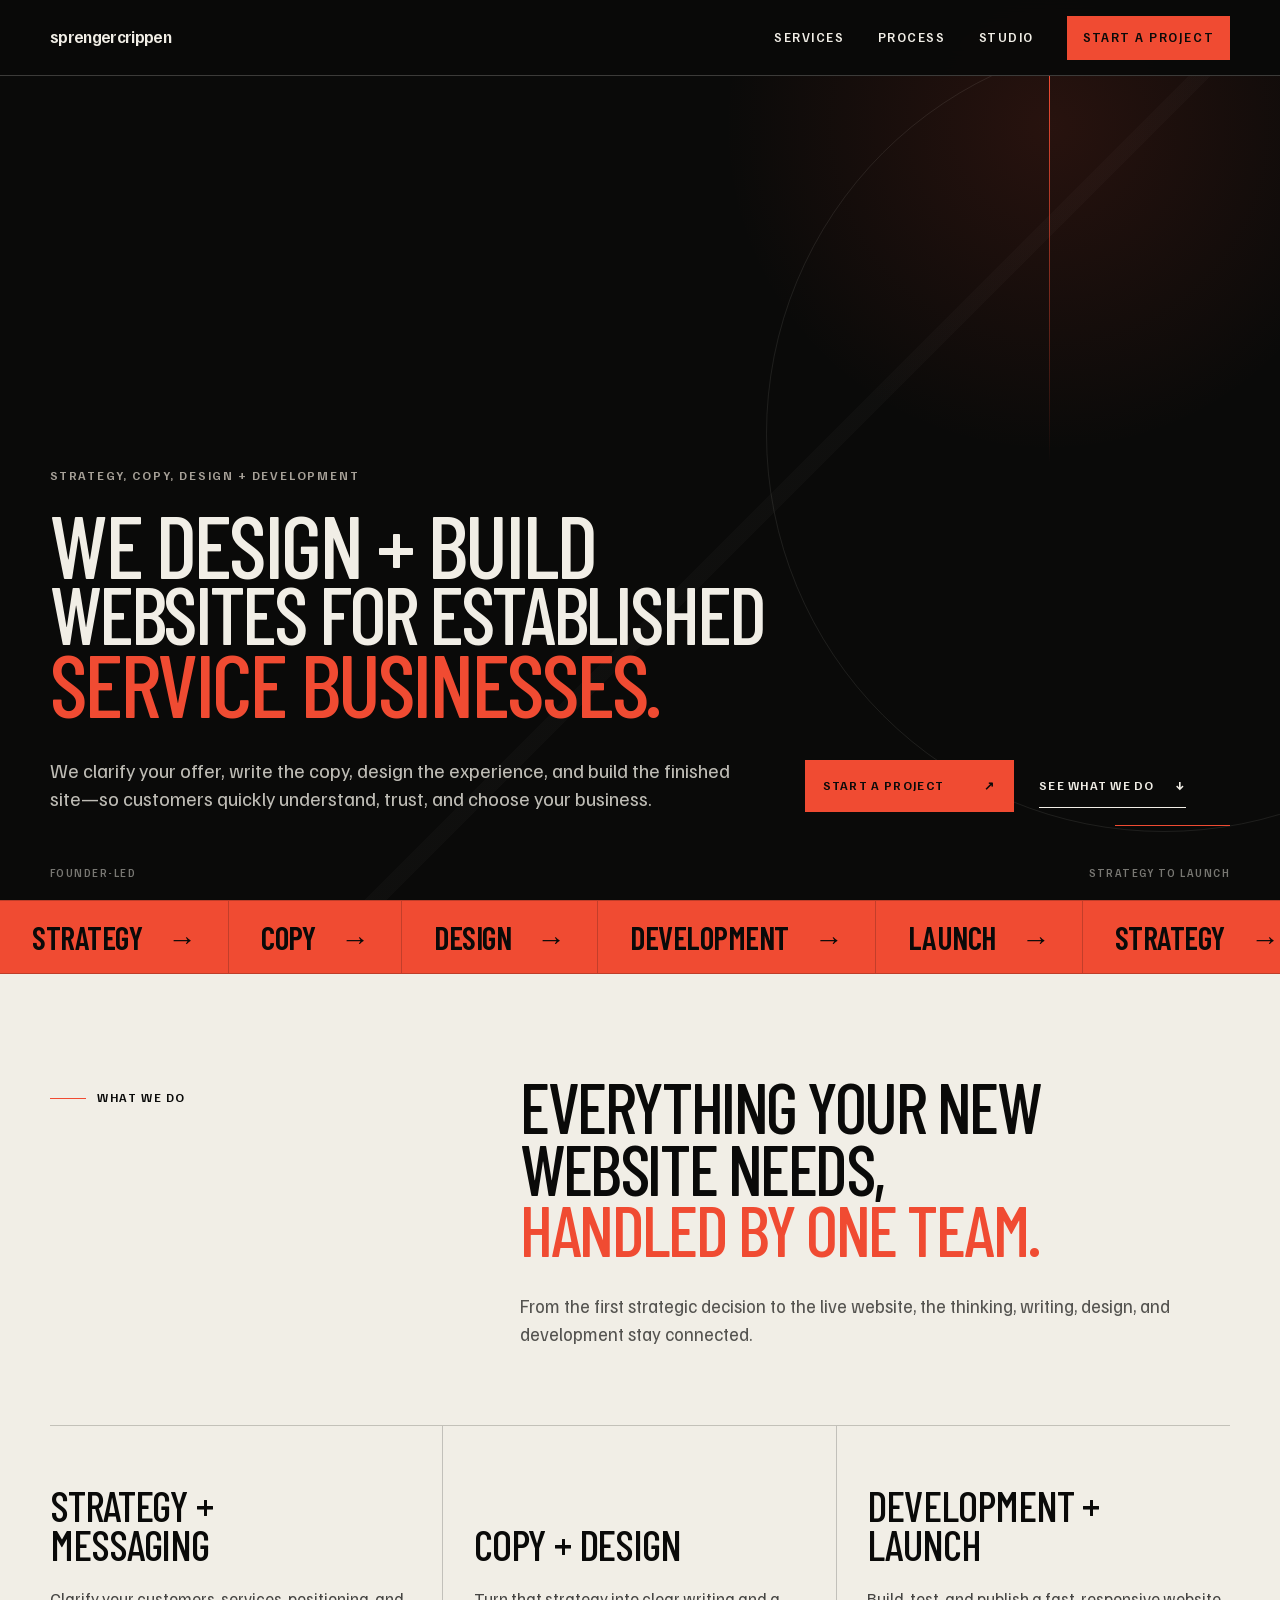
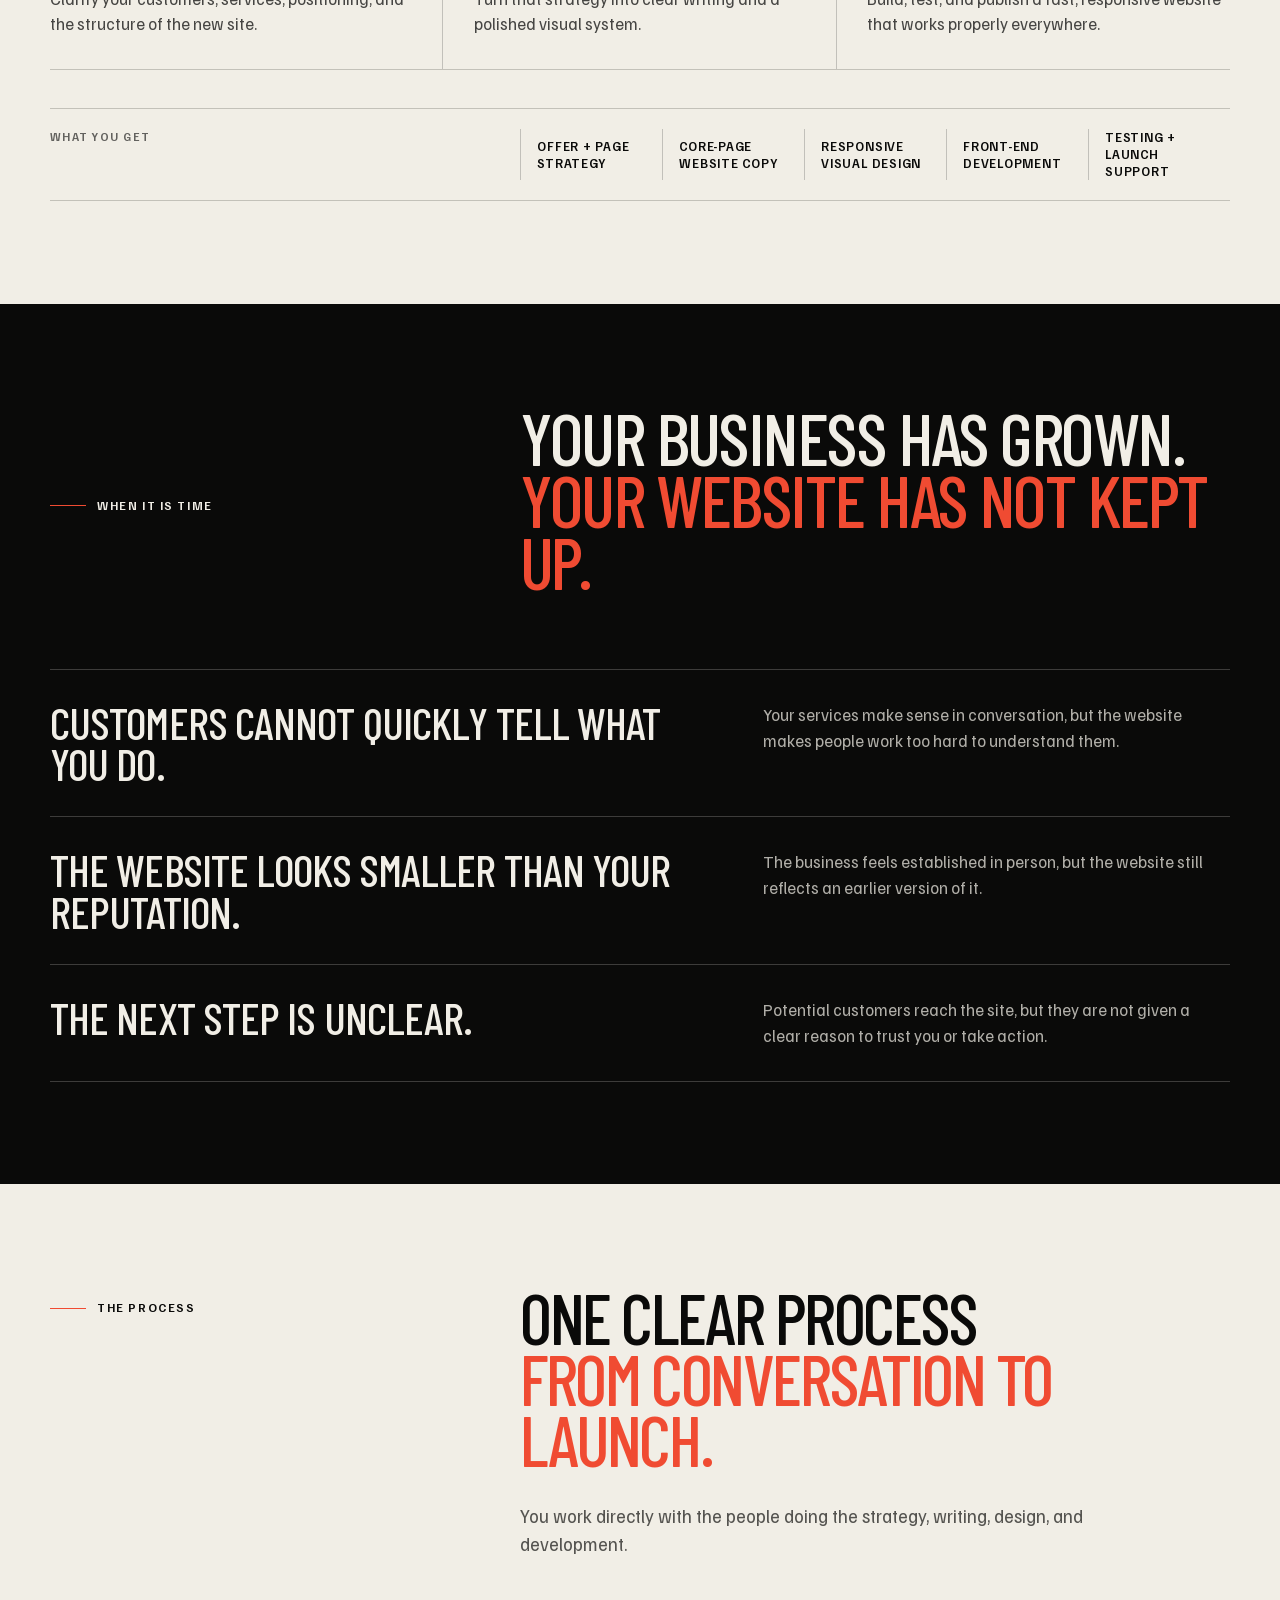
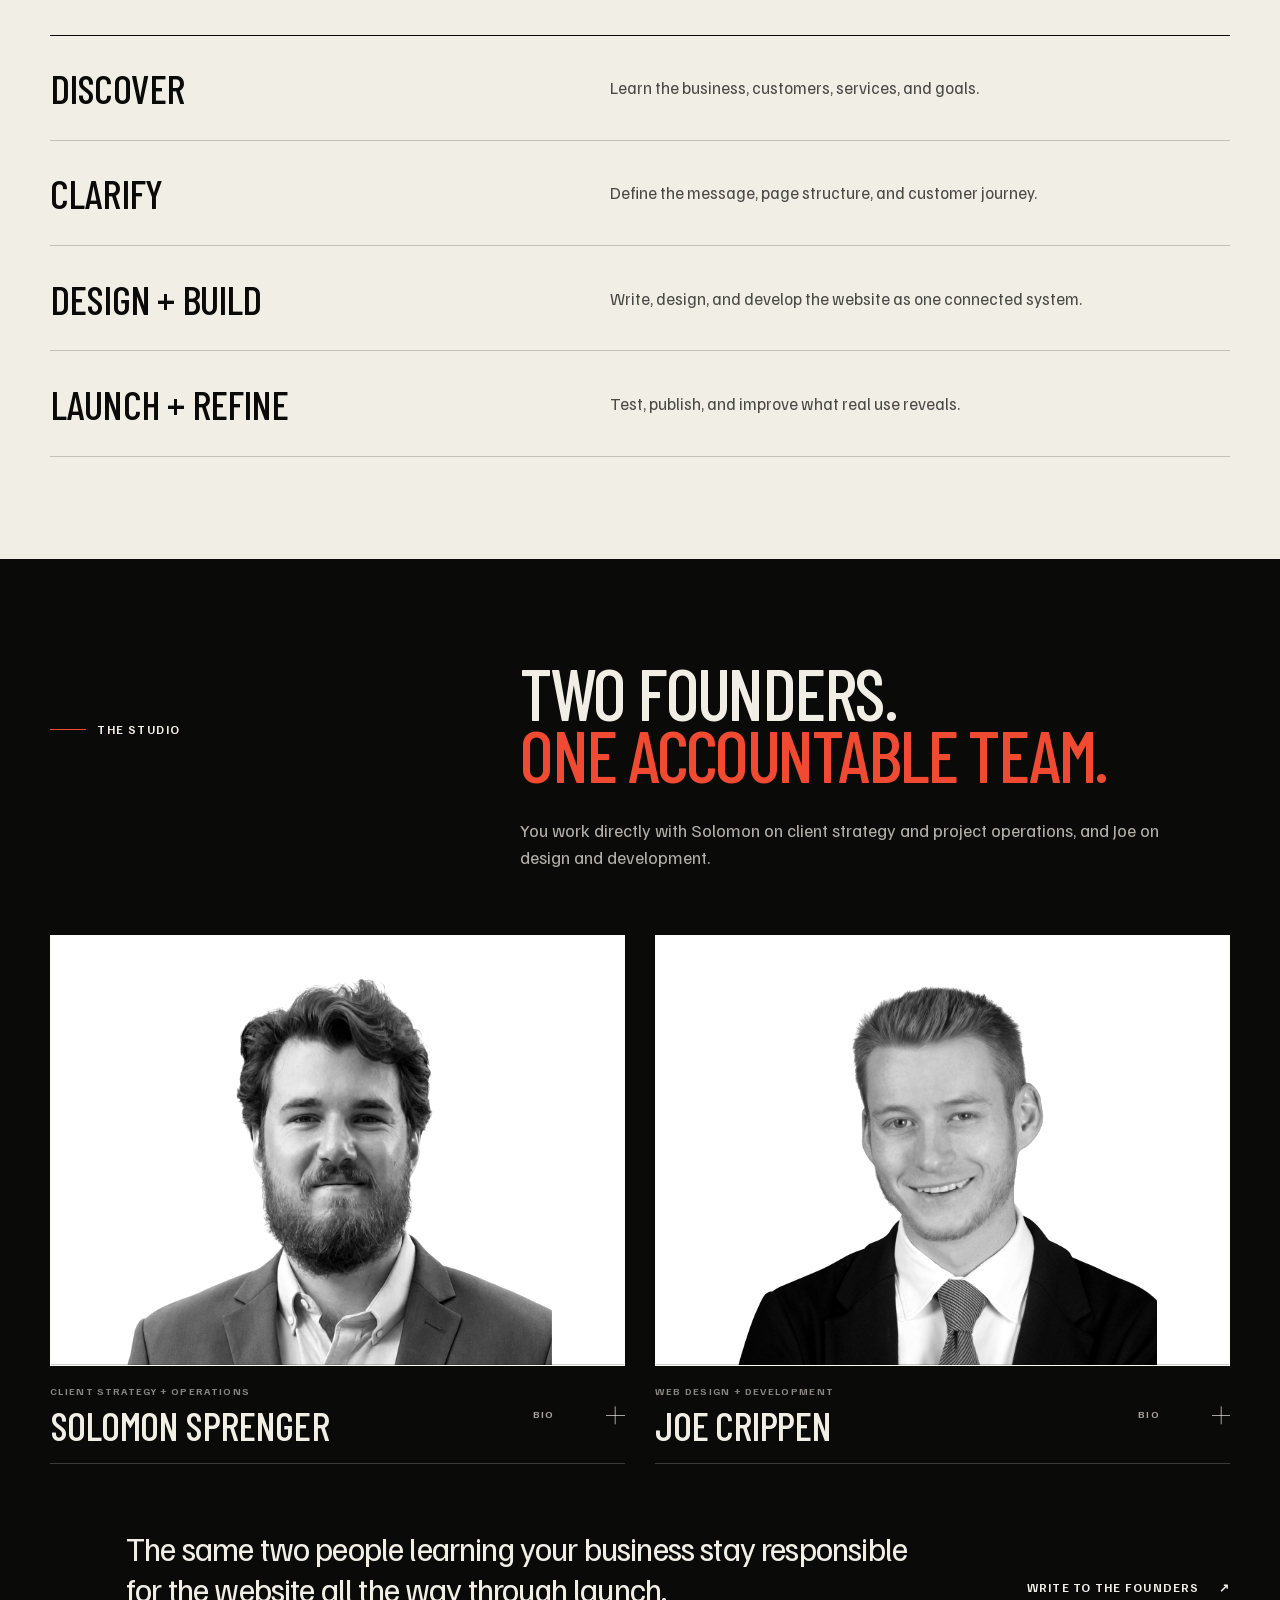
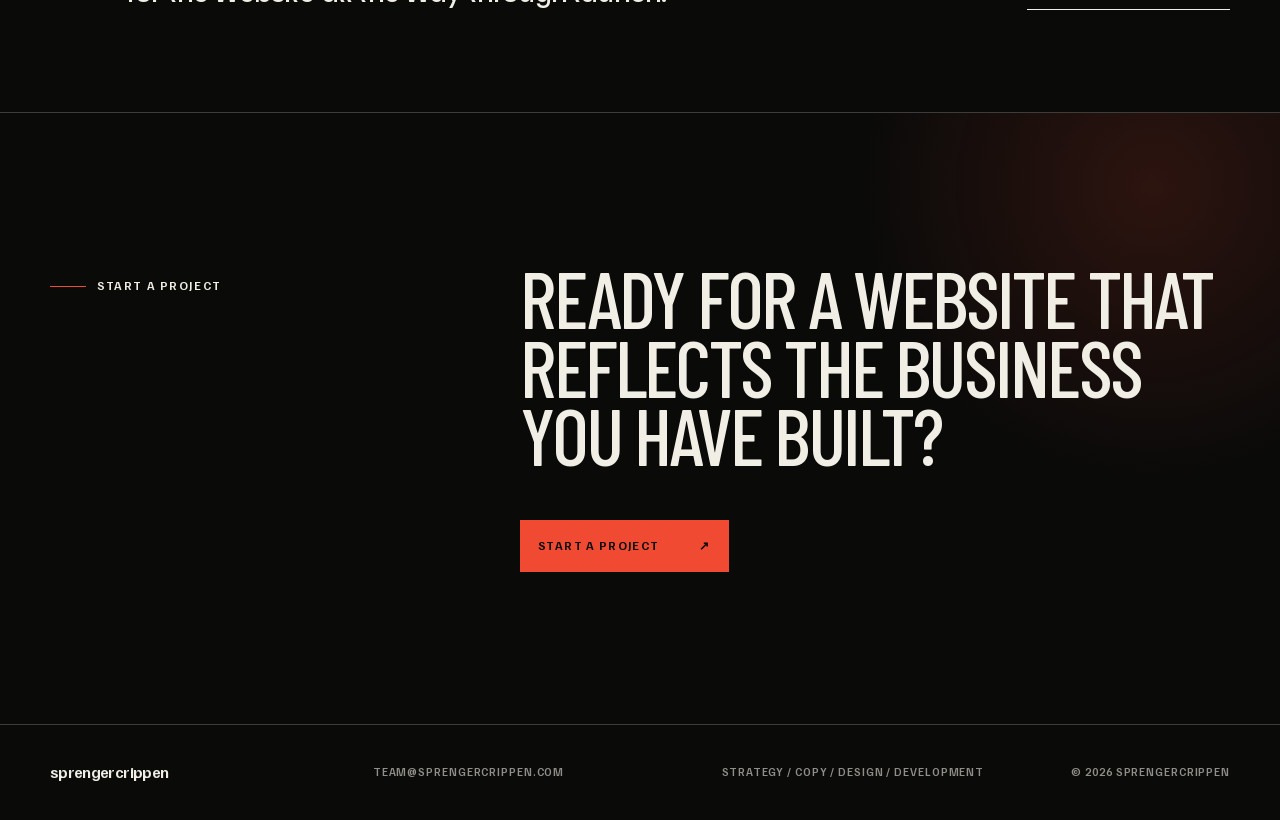
==== commit ad08c381: "Publish complete founder portraits" ====
--- a/index.html
+++ b/index.html
@@ -1,4 +1,4 @@
-<!DOCTYPE html><html lang="en"><head><meta charSet="utf-8"/><meta name="viewport" content="width=device-width, initial-scale=1"/><link rel="stylesheet" href="/assets/index-BmQvgzes.css" data-rsc-css-href="/assets/index-BmQvgzes.css" data-precedence="vite-rsc/importer-resources"/><title>Website Strategy, Design + Development — sprengercrippen</title><meta name="description" content="A founder-led studio providing strategy, copy, website design, and development for established service businesses."/><meta name="application-name" content="sprengercrippen"/><meta name="robots" content="index, follow"/><meta property="og:title" content="Websites for established service businesses."/><meta property="og:description" content="A founder-led studio providing strategy, copy, website design, and development for established service businesses."/><meta property="og:url" content="https://sprengercrippen.com"/><meta property="og:site_name" content="sprengercrippen"/><meta property="og:type" content="website"/><meta property="og:locale" content="en_US"/><meta property="og:image" content="https://sprengercrippen.com/og.png"/><meta property="og:image:width" content="1200"/><meta property="og:image:height" content="630"/><meta property="og:image:alt" content="sprengercrippen — Websites for established service businesses."/><meta name="twitter:card" content="summary_large_image"/><meta name="twitter:title" content="Websites for established service businesses."/><meta name="twitter:description" content="A founder-led studio providing strategy, copy, website design, and development for established service businesses."/><meta name="twitter:image" content="https://sprengercrippen.com/og.png"/><link rel="icon" href="https://sprengercrippen.com/icon.png" sizes="64x64" type="image/png"/><link rel="canonical" href="https://sprengercrippen.com/"/>
+<!DOCTYPE html><html lang="en"><head><meta charSet="utf-8"/><meta name="viewport" content="width=device-width, initial-scale=1"/><link rel="stylesheet" href="/assets/index-Bzb-6E8U.css" data-rsc-css-href="/assets/index-Bzb-6E8U.css" data-precedence="vite-rsc/importer-resources"/><title>Website Strategy, Design + Development — sprengercrippen</title><meta name="description" content="A founder-led studio providing strategy, copy, website design, and development for established service businesses."/><meta name="application-name" content="sprengercrippen"/><meta name="robots" content="index, follow"/><meta property="og:title" content="Websites for established service businesses."/><meta property="og:description" content="A founder-led studio providing strategy, copy, website design, and development for established service businesses."/><meta property="og:url" content="https://sprengercrippen.com"/><meta property="og:site_name" content="sprengercrippen"/><meta property="og:type" content="website"/><meta property="og:locale" content="en_US"/><meta property="og:image" content="https://sprengercrippen.com/og.png"/><meta property="og:image:width" content="1200"/><meta property="og:image:height" content="630"/><meta property="og:image:alt" content="sprengercrippen — Websites for established service businesses."/><meta name="twitter:card" content="summary_large_image"/><meta name="twitter:title" content="Websites for established service businesses."/><meta name="twitter:description" content="A founder-led studio providing strategy, copy, website design, and development for established service businesses."/><meta name="twitter:image" content="https://sprengercrippen.com/og.png"/><link rel="icon" href="https://sprengercrippen.com/icon.png" sizes="64x64" type="image/png"/><link rel="canonical" href="https://sprengercrippen.com/"/>
 <style data-vinext-fonts>/* vietnamese */
 @font-face {
   font-family: 'Barlow Condensed';
--- a/assets/index-Bzb-6E8U.css
+++ b/assets/index-Bzb-6E8U.css
@@ -0,0 +1 @@
+:root{--ink:#0a0a09;--bone:#f1eee6;--signal:#f04b32;--stone:#a7a198;--rule-dark:#0a0a0933;--rule-light:#f1eee638;--display:"Barlow Condensed", "Arial Narrow", sans-serif;--body:"Familjen Grotesk", Arial, sans-serif;--gutter:clamp(1.25rem, 3.9vw, 4.25rem);--header-height:4.75rem;--scene-pad:clamp(5.5rem, 8vw, 8.5rem)}*{box-sizing:border-box}html{scroll-behavior:smooth;scroll-padding-top:var(--header-height)}body{background:var(--bone);color:var(--ink);font-family:var(--body);text-rendering:optimizelegibility;-webkit-font-smoothing:antialiased;margin:0;font-size:1rem;line-height:1.45}body,button,a,summary{font-family:var(--body)}a{color:inherit;text-decoration:none}img{max-width:100%;display:block}h1,h2,h3,p,figure,ol{margin:0}ol{padding:0;list-style:none}::selection{background:var(--signal);color:var(--ink)}:focus-visible{outline:3px solid var(--signal);outline-offset:4px}.site-frame{min-width:20rem;overflow:clip}.skip-link{z-index:100;background:var(--bone);color:var(--ink);padding:.75rem 1rem;transition:transform .16s;position:fixed;top:.75rem;left:.75rem;transform:translateY(-180%)}.skip-link:focus{transform:translateY(0)}.site-header{z-index:50;height:var(--header-height);padding-inline:var(--gutter);color:var(--bone);background:color-mix(in srgb, var(--ink) 97%, transparent);border-bottom:1px solid var(--rule-light);-webkit-backdrop-filter:blur(14px);backdrop-filter:blur(14px);justify-content:space-between;align-items:center;display:flex;position:fixed;inset:0 0 auto}.site-header__brand{letter-spacing:-.04em;align-items:center;min-height:44px;font-size:clamp(1.04rem,1.3vw,1.22rem);font-weight:650;display:inline-flex}.desktop-nav{align-items:center;gap:clamp(1.6rem,2.6vw,3rem);height:100%;display:flex}.desktop-nav a{letter-spacing:.12em;text-transform:uppercase;align-items:center;min-height:44px;font-size:.8rem;font-weight:600;display:inline-flex;position:relative}.desktop-nav a:after{content:"";background:var(--signal);transform-origin:100%;height:1px;transition:transform .22s;position:absolute;bottom:.5rem;left:0;right:0;transform:scaleX(0)}.desktop-nav a:hover:after,.desktop-nav a:focus-visible:after{transform-origin:0;transform:scaleX(1)}.desktop-nav .nav-contact{min-height:2.75rem;color:var(--ink);background:var(--signal);padding:0 1rem;transition:color .18s,background .18s,transform .18s}.desktop-nav .nav-contact:after{display:none}.desktop-nav .nav-contact:hover,.desktop-nav .nav-contact:focus-visible{color:var(--ink);background:var(--bone);transform:translateY(-2px)}.mobile-nav,.mobile-project-cta{display:none}.section-label{color:var(--ink);letter-spacing:.13em;text-transform:uppercase;align-items:center;gap:.7rem;font-size:.76rem;font-weight:650;display:inline-flex}.section-label i{background:var(--signal);width:2.25rem;height:1px}.section-label--inverse{color:var(--bone)}.action-link{letter-spacing:.11em;text-transform:uppercase;border:1px solid;justify-content:space-between;align-items:center;gap:2.5rem;min-height:3.25rem;padding:.9rem 1.05rem;font-size:.77rem;font-weight:650;transition:background-color .18s,color .18s,border-color .18s,transform .18s;display:inline-flex}.action-link>span:last-child{transition:transform .22s cubic-bezier(.16,1,.3,1)}.action-link:hover>span:last-child,.action-link:focus-visible>span:last-child{transform:translate(.2rem,-.2rem)}.action-link--light{border-color:var(--signal);color:var(--ink);background:var(--signal);box-shadow:0 0 #f04b3200}.action-link--light:hover,.action-link--light:focus-visible{color:var(--ink);background:var(--bone);border-color:var(--bone);transform:translateY(-2px);box-shadow:0 .85rem 2.5rem #f04b3229}.action-link--dark{color:var(--ink)}.action-link--dark:hover,.action-link--dark:focus-visible{color:var(--bone);background:var(--ink)}.quiet-link{letter-spacing:.1em;text-transform:uppercase;align-items:center;gap:1.2rem;min-height:44px;font-size:.77rem;font-weight:650;display:inline-flex;position:relative}.quiet-link>span{transition:transform .22s cubic-bezier(.16,1,.3,1)}.quiet-link:hover>span,.quiet-link:focus-visible>span{transform:translateY(.2rem)}.quiet-link--inverse:hover>span,.quiet-link--inverse:focus-visible>span{transform:translate(.18rem,-.18rem)}.quiet-link:after{content:"";transform-origin:0;background:currentColor;height:1px;transition:transform .18s;position:absolute;bottom:0;left:0;right:0}.quiet-link:hover:after{transform:scaleX(.35)}.quiet-link--inverse{color:var(--bone)}.hero-scene{min-height:100svh;padding:calc(var(--header-height) + clamp(2rem, 5vh, 5rem)) var(--gutter) clamp(5.5rem, 9vh, 7rem);color:var(--bone);background:var(--ink);isolation:isolate;align-items:end;display:grid;position:relative}.hero-scene__atmosphere{z-index:-1;background:radial-gradient(circle at 82% 14%,#f04b3221,#0000 25%),linear-gradient(135deg,#0000 0 58%,#f1eee606 58% 59%,#0000 59%);position:absolute;inset:0;overflow:hidden}.hero-scene__atmosphere:before{content:"";aspect-ratio:1;border:1px solid #f1eee617;border-radius:50%;width:min(62vw,64rem);animation:18s ease-in-out infinite alternate atmosphere-drift;position:absolute;top:4%;right:-22%}.hero-scene__atmosphere span:first-child{top:var(--header-height);background:linear-gradient(var(--signal), transparent);transform-origin:top;width:1px;height:43%;animation:5s ease-in-out infinite alternate signal-breathe-y;position:absolute;right:18%}.hero-scene__atmosphere span:last-child{right:var(--gutter);background:var(--signal);transform-origin:100%;width:clamp(4rem,9vw,9rem);height:1px;animation:4s ease-in-out .6s infinite alternate signal-breathe;position:absolute;bottom:4.6rem}.hero-scene__content{max-width:104rem;position:relative}.hero-scene__kicker{color:var(--stone);letter-spacing:.15em;text-transform:uppercase;margin-bottom:clamp(1.2rem,2.4vh,2.25rem);font-size:.76rem;font-weight:650;animation:.42s ease-out .1s both hero-support-in}.hero-scene h1{max-width:91rem;font-family:var(--display);letter-spacing:-.035em;text-transform:uppercase;font-size:clamp(3.4rem,7vw,6.6rem);font-weight:500;line-height:.82}.hero-line{display:block;overflow:hidden}.hero-line>span{animation:.48s cubic-bezier(.16,1,.3,1) both hero-line-in;display:block}.hero-line:nth-child(2)>span{font-size:.9em;animation-delay:50ms}.hero-line:nth-child(3)>span{animation-delay:.1s}.hero-line--accent{color:var(--signal)}.hero-scene__lower{grid-template-columns:minmax(18rem,1fr) auto;align-items:end;gap:3rem;width:min(100%,71rem);margin-top:clamp(2rem,4vh,3.75rem);animation:.48s ease-out .18s both hero-support-in;display:grid}.hero-scene__lower>p{color:#f1eee6c7;max-width:44rem;font-size:clamp(1.05rem,1.55vw,1.35rem);line-height:1.42}.hero-scene__actions{align-items:center;gap:1.6rem;display:flex}.hero-scene__footer{right:var(--gutter);bottom:1.25rem;left:var(--gutter);color:#f1eee67a;letter-spacing:.14em;text-transform:uppercase;justify-content:space-between;font-size:.66rem;font-weight:600;display:flex;position:absolute}@keyframes hero-line-in{0%{opacity:.48;filter:blur(1.5px);transform:translateY(7%)}to{opacity:1;filter:blur();transform:translateY(0)}}@keyframes hero-support-in{0%{opacity:.52;transform:translateY(.25rem)}to{opacity:1;transform:translateY(0)}}@keyframes atmosphere-drift{0%{transform:translate(0,0)scale(1)}to{transform:translate(-1.5%,1.25%)scale(1.035)}}@keyframes signal-breathe{0%{opacity:.45;transform:scaleX(.72)}to{opacity:1;transform:scaleX(1)}}@keyframes signal-breathe-y{0%{opacity:.45;transform:scaleY(.72)}to{opacity:1;transform:scaleY(1)}}.capability-rail{color:var(--ink);background:var(--signal);border-block:1px solid #0a0a0938;overflow:hidden}.capability-rail__track{will-change:transform;width:max-content;animation:24s linear infinite capability-rail;display:flex}.capability-rail__group{flex:none;display:flex}.capability-rail__group>span{min-height:4.5rem;font-family:var(--display);letter-spacing:-.015em;text-transform:uppercase;white-space:nowrap;border-right:1px solid #0a0a0933;align-items:center;gap:clamp(1.1rem,2vw,1.8rem);padding:0 clamp(1.25rem,2.5vw,2.5rem);font-size:clamp(1.5rem,2.5vw,2.4rem);font-weight:600;line-height:1;display:flex}.capability-rail__group i{font-family:var(--body);font-size:.9em;font-style:normal;font-weight:400}@keyframes capability-rail{to{transform:translate(-50%)}}.services-scene,.process-scene{padding:var(--scene-pad) var(--gutter);background:var(--bone)}.scene-heading{grid-template-columns:minmax(12rem,.7fr) minmax(32rem,1.35fr);column-gap:clamp(3rem,8vw,9rem);display:grid}.scene-heading .section-label{align-self:start;margin-top:.8rem}.scene-heading h2{font-family:var(--display);letter-spacing:-.035em;text-transform:uppercase;grid-column:2;font-size:clamp(3.25rem,5.5vw,5.7rem);font-weight:500;line-height:.87}.scene-heading h2 span{color:var(--signal)}.scene-heading>p{color:#0a0a09ad;grid-column:2;max-width:42rem;margin-top:2rem;font-size:clamp(1.05rem,1.45vw,1.28rem);line-height:1.5}.service-list{border-top:1px solid var(--rule-dark);border-bottom:1px solid var(--rule-dark);grid-template-columns:repeat(3,1fr);margin-top:clamp(3.75rem,6vw,6rem);display:grid}.service-list article{border-right:1px solid var(--rule-dark);flex-direction:column;justify-content:flex-end;min-height:clamp(15rem,19vw,19rem);padding:1.5rem clamp(1.25rem,2.4vw,2.5rem) 2rem;transition:background-color .24s;display:flex}.service-list article:first-child{padding-left:0}.service-list article:last-child{border-right:0;padding-right:0}.service-list h3{max-width:18rem;font-family:var(--display);letter-spacing:-.025em;text-transform:uppercase;margin-top:0;font-size:clamp(2.35rem,3.35vw,3.7rem);font-weight:500;line-height:.9;transition:color .22s,transform .28s cubic-bezier(.16,1,.3,1)}.service-list p{color:#0a0a09bd;max-width:24rem;margin-top:1.4rem;font-size:1.05rem;line-height:1.52}.service-list article:hover{background:#f04b320b}.service-list article:hover h3{color:var(--signal);transform:translateY(-.3rem)}.deliverables-strip{border-top:1px solid var(--rule-dark);border-bottom:1px solid var(--rule-dark);grid-template-columns:minmax(12rem,.7fr) minmax(32rem,1.35fr);column-gap:clamp(3rem,8vw,9rem);margin-top:clamp(2rem,3vw,3rem);padding:1.25rem 0;display:grid}.deliverables-strip>span{color:#0a0a099e;letter-spacing:.13em;text-transform:uppercase;font-size:.72rem;font-weight:650}.deliverables-strip ul{grid-template-columns:repeat(5,minmax(0,1fr));gap:0;margin:0;padding:0;list-style:none;display:grid}.deliverables-strip li{border-left:1px solid var(--rule-dark);letter-spacing:.06em;text-transform:uppercase;align-items:center;min-width:0;padding:0 1rem;font-size:.79rem;font-weight:600;line-height:1.35;transition:color .18s,transform .24s cubic-bezier(.16,1,.3,1);display:flex}.deliverables-strip li:hover{color:var(--signal);transform:translateY(-.18rem)}.fit-scene{padding:var(--scene-pad) var(--gutter);color:var(--bone);background:var(--ink)}.fit-scene__heading{grid-template-columns:minmax(12rem,.7fr) minmax(32rem,1.35fr);column-gap:clamp(3rem,8vw,9rem);display:grid}.fit-scene__heading .section-label{margin-top:.8rem}.fit-scene__heading h2{font-family:var(--display);letter-spacing:-.035em;text-transform:uppercase;grid-column:2;font-size:clamp(3.25rem,5.7vw,5.9rem);font-weight:500;line-height:.85}.fit-scene__heading h2 span{color:var(--signal)}.fit-list{border-top:1px solid var(--rule-light);margin-top:clamp(3.75rem,6vw,6rem)}.fit-list article{border-bottom:1px solid var(--rule-light);padding:clamp(1.6rem,2.5vw,2.5rem) 0;transition:background-color .22s;display:block}.fit-list article>div{grid-template-columns:minmax(19rem,1fr) minmax(17rem,.75fr);align-items:start;gap:clamp(2rem,7vw,8rem);display:grid}.fit-list h3{font-family:var(--display);letter-spacing:-.02em;text-transform:uppercase;font-size:clamp(2.25rem,3.5vw,3.75rem);font-weight:500;line-height:.92;transition:color .18s,transform .26s cubic-bezier(.16,1,.3,1)}.fit-list p{color:#f1eee6b8;font-size:1.05rem;line-height:1.55}.fit-list article:hover{background:#f1eee606}.fit-list article:hover h3{color:var(--signal);transform:translate(.35rem)}.scene-heading--process{align-items:start}.process-list{border-top:1px solid var(--ink);margin-top:clamp(3.75rem,6vw,6rem)}.process-list li{border-bottom:1px solid var(--rule-dark);grid-template-columns:minmax(15rem,.8fr) minmax(18rem,1fr);align-items:center;gap:clamp(2rem,5vw,6rem);padding:clamp(1.7rem,2.6vw,2.6rem) 0;transition:background-color .22s;display:grid}.process-list h3{font-family:var(--display);letter-spacing:-.02em;text-transform:uppercase;font-size:clamp(2.35rem,3.2vw,3.4rem);font-weight:500;line-height:.92;transition:color .18s,transform .26s cubic-bezier(.16,1,.3,1)}.process-list p{color:#0a0a09b8;max-width:30rem;font-size:1.05rem;line-height:1.52}.process-list li:hover{background:#f04b320a}.process-list li:hover h3{color:var(--signal);transform:translate(.35rem)}.studio-scene{padding:var(--scene-pad) var(--gutter);color:var(--bone);background:var(--ink)}.studio-scene__heading{grid-template-columns:minmax(12rem,.7fr) minmax(32rem,1.35fr);column-gap:clamp(3rem,8vw,9rem);width:min(100%,108rem);margin-inline:auto;display:grid}.studio-scene__heading .section-label{margin-top:.8rem}.studio-scene__heading h2{font-family:var(--display);letter-spacing:-.035em;text-transform:uppercase;grid-column:2;font-size:clamp(3.25rem,5.7vw,5.9rem);font-weight:500;line-height:.85}.studio-scene__heading h2 span{color:var(--signal)}.studio-scene__heading>p{color:#f1eee6b8;grid-column:2;max-width:42rem;margin-top:2rem;font-size:clamp(1.05rem,1.4vw,1.25rem);line-height:1.5}.founder-spread{grid-template-columns:1fr 1fr;align-items:start;gap:clamp(1.5rem,2.4vw,2.75rem);width:min(100%,108rem);margin:clamp(3.5rem,5vw,5rem) auto 0;display:grid}.founder-card{min-width:0;color:var(--bone);background:0 0}.founder-card+.founder-card{border-left:0}.founder-card summary{cursor:pointer;flex-direction:column;list-style:none;display:flex;position:relative}.founder-card summary::-webkit-details-marker{display:none}.founder-card summary:focus-visible{outline:3px solid var(--signal);outline-offset:-3px}.founder-portrait{aspect-ratio:4/3;border:1px solid var(--rule-light);background:#fff;position:relative;overflow:hidden}.founder-portrait:after{content:"";pointer-events:none;border-bottom:1px solid #0a0a0933;position:absolute;inset:0}.founder-portrait img{object-fit:contain;object-position:center;filter:grayscale()contrast(1.1);width:100%;height:100%;transition:filter .45s}.founder-card summary:hover img,.founder-card[open] .founder-portrait img{filter:grayscale(.76)contrast(1.06)}.founder-card__bar{border-bottom:1px solid var(--rule-light);min-height:0;color:var(--bone);background:var(--ink);grid-template-columns:minmax(0,1fr) auto;transition:color .22s,background .22s;display:grid;position:static}.founder-card[open] .founder-card__bar{background:#f1eee609}.founder-card__identity{flex-direction:column;justify-content:center;gap:.5rem;min-width:0;padding:1.15rem 0 1.2rem;display:flex}.founder-card__identity small{color:#f1eee68f;letter-spacing:.13em;text-transform:uppercase;font-size:.64rem;font-weight:650;line-height:1.35}.founder-card__identity h3{font-family:var(--display);letter-spacing:-.02em;text-transform:uppercase;font-size:clamp(2.25rem,3.2vw,3.45rem);font-weight:500;line-height:.92}.founder-card__action{color:#f1eee6ad;letter-spacing:.13em;text-transform:uppercase;border-left:0;justify-content:space-between;align-items:center;gap:1rem;min-width:6.75rem;padding:1rem 0 1rem 1rem;font-size:.64rem;font-weight:650;transition:color .18s,background .18s;display:flex}.founder-card summary:hover .founder-card__action,.founder-card[open] .founder-card__action{color:var(--signal);background:0 0}.founder-card__action-open,.founder-card[open] .founder-card__action-closed{display:none}.founder-card[open] .founder-card__action-open{display:inline}.founder-card__mark{flex:none;width:1.15rem;height:1.15rem;position:relative}.founder-card__mark:before,.founder-card__mark:after{content:"";background:currentColor;height:1px;transition:opacity .18s,transform .18s;position:absolute;top:50%;left:0;right:0}.founder-card__mark:after{transform:rotate(90deg)}.founder-card[open] .founder-card__mark:after{opacity:0;transform:rotate(0)}.founder-card__profile{border-top:1px solid var(--rule-light);min-height:0;box-shadow:inset 3px 0 0 var(--signal);cursor:pointer;background:linear-gradient(145deg,#f04b3213,#0000 42%),#f1eee606;padding:clamp(2rem,4vw,3.5rem) clamp(1.5rem,3vw,2.75rem) clamp(2.5rem,4vw,4rem);animation:.32s cubic-bezier(.16,1,.3,1) both profile-reveal;position:relative}.founder-card__profile:focus-visible{outline:2px solid var(--signal);outline-offset:-2px}.founder-card__profile-meta{z-index:2;top:calc(var(--header-height) + .5rem);border:1px solid var(--rule-light);min-height:3.5rem;color:var(--signal);-webkit-backdrop-filter:blur(14px);backdrop-filter:blur(14px);letter-spacing:.13em;text-transform:uppercase;background:#0a0a09f5;justify-content:space-between;align-items:center;gap:1rem;margin:-.75rem -.75rem 0;padding:.5rem .75rem;font-size:.65rem;font-weight:650;display:flex;position:sticky}.founder-card__profile-meta small{color:#f1eee685;border:1px solid #f1eee638;padding:.45rem .6rem;font-size:.57rem}.founder-card__lead{max-width:42rem;color:var(--bone);letter-spacing:-.01em;margin-top:clamp(2.5rem,4vw,3.75rem);font-size:clamp(1.1rem,1.35vw,1.3rem);line-height:1.55}.founder-card__body{border-top:1px solid var(--rule-light);gap:1.25rem;max-width:42rem;margin-top:clamp(1.5rem,2.5vw,2rem);padding-top:clamp(1.5rem,2.5vw,2rem);display:grid}.founder-card__body p{color:#f1eee6cc;font-size:clamp(1.02rem,1.1vw,1.12rem);line-height:1.65}.founder-card__profile-hint{color:#f1eee694;white-space:nowrap;align-items:center;gap:.65rem;display:inline-flex}.founder-card__profile-hint i{color:var(--signal);font-family:var(--body);font-size:.9rem;font-style:normal;font-weight:400}@keyframes profile-reveal{0%{opacity:0;transform:translateY(-.5rem)}to{opacity:1;transform:translateY(0)}}@supports (animation-timeline:view()){.service-list article,.fit-list article,.process-list li,.founder-card{animation:cubic-bezier(.16,1,.3,1) both section-settle;animation-timeline:view();animation-range:entry 4% cover 24%}@keyframes section-settle{0%{opacity:.72;transform:translateY(1rem)}to{opacity:1;transform:translateY(0)}}}.studio-scene__statement{grid-template-columns:minmax(20rem,1fr) auto;align-items:end;gap:clamp(3rem,8vw,8rem);width:min(100%,69rem);margin:clamp(3.5rem,5vw,5rem) max(0px,50% - 54rem) 0 auto;display:grid}.studio-scene__statement p{letter-spacing:-.025em;font-size:clamp(1.5rem,2.6vw,2.5rem);line-height:1.22}.site-footer{color:var(--bone);background:var(--ink)}.site-footer__prompt{min-height:68svh;padding:var(--scene-pad) var(--gutter);border-top:1px solid var(--rule-light);background:radial-gradient(circle at 90% 12%, #f04b3226, transparent 23%), var(--ink);grid-template-columns:minmax(12rem,.7fr) minmax(32rem,1.35fr);align-content:center;column-gap:clamp(3rem,8vw,9rem);display:grid}.site-footer__prompt .section-label{align-self:start;margin-top:.8rem}.site-footer__prompt-copy{grid-column:2}.site-footer__prompt h2{max-width:63rem;font-family:var(--display);letter-spacing:-.035em;text-transform:uppercase;font-size:clamp(3.5rem,6.2vw,6.4rem);font-weight:500;line-height:.86}.site-footer__prompt .action-link{margin-top:clamp(2.5rem,4vw,4rem)}.site-footer__meta{min-height:6rem;padding:1.4rem var(--gutter);border-top:1px solid var(--rule-light);color:#f1eee694;letter-spacing:.08em;text-transform:uppercase;grid-template-columns:1.1fr 1.2fr 1.2fr auto;align-items:center;gap:2rem;font-size:.7rem;font-weight:600;display:grid}.site-footer__meta a:hover{color:var(--signal)}.site-footer__meta a{align-items:center;min-height:44px;display:inline-flex}.site-footer__meta .footer-wordmark{color:var(--bone);letter-spacing:-.04em;text-transform:lowercase;font-size:1rem;font-weight:650}.contact-page{color:var(--bone);background:var(--ink)}.contact-intro{min-height:78svh;padding:calc(var(--header-height) + 4rem) var(--gutter) clamp(5rem, 9vw, 8rem);background:radial-gradient(circle at 90% 8%, #f04b3224, transparent 24%), var(--ink);grid-template-columns:minmax(12rem,.7fr) minmax(32rem,1.35fr);align-content:end;column-gap:clamp(3rem,8vw,9rem);display:grid}.contact-intro .section-label{align-self:start;margin-top:.8rem}.contact-intro h1{font-family:var(--display);letter-spacing:-.04em;text-transform:uppercase;grid-column:2;font-size:clamp(3.8rem,6.7vw,7rem);font-weight:500;line-height:.82}.contact-intro h1 span{color:var(--signal)}.contact-intro>p{color:#f1eee6b3;grid-column:2;max-width:42rem;margin-top:2.5rem;font-size:clamp(1.1rem,1.6vw,1.4rem)}.contact-details{padding:var(--scene-pad) var(--gutter);color:var(--ink);background:var(--bone)}.contact-details__heading{grid-template-columns:minmax(12rem,.7fr) minmax(32rem,1.35fr);column-gap:clamp(3rem,8vw,9rem);display:grid}.contact-details__heading h2{font-family:var(--display);letter-spacing:-.03em;text-transform:uppercase;grid-column:2;font-size:clamp(3.25rem,5.2vw,5.4rem);font-weight:500;line-height:.88}.contact-prompts{border-top:1px solid var(--ink);margin-top:clamp(3.5rem,5vw,5rem)}.contact-prompts li{border-bottom:1px solid var(--rule-dark);padding:2rem 0;display:block}.contact-prompts p{letter-spacing:-.02em;font-size:clamp(1.4rem,2.5vw,2.35rem)}.contact-email-block{border-top:1px solid var(--ink);margin-top:clamp(4rem,6vw,6rem);padding-top:1.5rem}.contact-email-block>span{color:var(--stone);letter-spacing:.12em;text-transform:uppercase;font-size:.74rem;font-weight:650;display:block}.contact-email-block>a{min-height:5.5rem;font-family:var(--display);letter-spacing:-.035em;text-transform:uppercase;border-bottom:1px solid var(--rule-dark);justify-content:space-between;align-items:center;gap:2rem;padding:1rem 0;font-size:clamp(2.4rem,6vw,6.4rem);font-weight:500;line-height:1;transition:color .18s;display:flex}.contact-email-block>a:hover{color:var(--signal)}.contact-email-block>p{color:#0a0a099e;max-width:38rem;margin:1.5rem 0 0 auto}.not-found{min-height:100svh;padding:calc(var(--header-height) + 3rem) var(--gutter) 4rem;color:var(--bone);background:var(--ink);align-content:center;justify-items:start;gap:2rem;display:grid}.not-found>span{color:var(--stone);letter-spacing:.12em;text-transform:uppercase;font-size:.74rem;font-weight:650}.not-found h1{font-family:var(--display);letter-spacing:-.04em;text-transform:uppercase;font-size:clamp(4.5rem,10vw,10rem);font-weight:500;line-height:.82}.not-found h1 em{color:var(--signal);font-style:normal}@media (width<=900px){:root{--header-height:4.25rem;--scene-pad:5.75rem}html:has(.mobile-nav[open]){overflow:hidden}.site-header{-webkit-backdrop-filter:none;backdrop-filter:none}.site-header__brand{z-index:3;position:relative}.desktop-nav{display:none}.mobile-nav{z-index:2;display:block;position:relative}.mobile-project-cta{z-index:44;min-height:3.65rem;color:var(--ink);background:var(--signal);letter-spacing:.11em;text-transform:uppercase;justify-content:space-between;align-items:center;gap:2rem;padding:.9rem 1rem;font-size:.76rem;font-weight:700;display:flex;position:fixed;bottom:.75rem;left:.75rem;right:.75rem;box-shadow:0 1rem 3rem #0a0a094d}.mobile-project-cta>span:last-child{font-size:1rem}.mobile-nav summary{z-index:3;cursor:pointer;letter-spacing:.1em;text-transform:uppercase;justify-content:flex-end;align-items:center;gap:.8rem;min-width:5.25rem;min-height:44px;font-size:.73rem;font-weight:650;list-style:none;display:flex;position:relative}.mobile-nav summary::-webkit-details-marker{display:none}.menu-mark{width:1.5rem;height:1.5rem;position:relative}.menu-mark:before,.menu-mark:after{content:"";background:currentColor;height:1px;transition:transform .18s;position:absolute;top:50%;left:0;right:0}.menu-mark:before{transform:translateY(-.25rem)}.menu-mark:after{transform:translateY(.25rem)}.mobile-nav[open] .menu-mark:before{transform:rotate(45deg)}.mobile-nav[open] .menu-mark:after{transform:rotate(-45deg)}.mobile-nav nav{z-index:1;min-height:100svh;padding:calc(var(--header-height) + 3rem) var(--gutter) 2rem;color:var(--bone);background:radial-gradient(circle at 90% 8%, #f04b3226, transparent 23%), var(--ink);flex-direction:column;display:flex;position:fixed;inset:0;overflow-y:auto}.mobile-nav nav>a:not(.mobile-nav__email){border-bottom:1px solid var(--rule-light);align-items:center;min-height:4.75rem;display:flex}.mobile-nav nav>a:first-child{border-top:1px solid var(--rule-light)}.mobile-nav nav>a>span{font-family:var(--display);text-transform:uppercase;font-size:clamp(2.5rem,9vw,4.5rem);font-weight:500;line-height:1}.mobile-nav nav>.mobile-nav__project{color:var(--ink);background:var(--signal);border-bottom:0;margin-top:1rem;padding-inline:1rem}.mobile-nav__email{color:var(--stone);margin-top:auto;padding-top:2rem;font-size:.82rem}.scene-heading,.fit-scene__heading,.studio-scene__heading,.deliverables-strip,.contact-intro,.contact-details__heading,.site-footer__prompt{grid-template-columns:1fr}.scene-heading h2,.scene-heading>p,.fit-scene__heading h2,.studio-scene__heading h2,.studio-scene__heading>p,.contact-intro h1,.contact-intro>p,.contact-details__heading h2,.site-footer__prompt-copy{grid-column:1}.deliverables-strip{gap:1.5rem}.deliverables-strip ul{grid-template-columns:repeat(2,minmax(0,1fr));row-gap:1.4rem}.scene-heading h2,.fit-scene__heading h2,.studio-scene__heading h2,.contact-intro h1,.contact-details__heading h2,.site-footer__prompt h2{margin-top:2.5rem}.hero-scene__lower{grid-template-columns:1fr;gap:2rem}.hero-scene__actions{justify-content:space-between}.service-list{grid-template-columns:1fr}.service-list article,.service-list article:first-child,.service-list article:last-child{border-right:0;border-bottom:1px solid var(--rule-dark);min-height:17rem;padding:1.4rem 0 1.8rem}.service-list article:last-child{border-bottom:0}.fit-list article{display:block}.fit-list article>div{grid-template-columns:1fr;gap:1.25rem}.process-list li,.process-list li:first-child,.process-list li:last-child{grid-template-columns:minmax(12rem,.7fr) 1fr;gap:1.5rem;padding:1.7rem 0}.studio-scene__statement{grid-template-columns:1fr;align-items:start;gap:2rem}.site-footer__prompt{align-content:center}.site-footer__meta{grid-template-columns:1fr 1fr}.contact-intro{align-content:end}.contact-intro .section-label{margin-bottom:0}}@media (width<=620px){:root{--gutter:1.25rem;--scene-pad:4.75rem}.site-header{padding-inline:var(--gutter)}.hero-scene{min-height:94svh;padding-top:calc(var(--header-height) + 2rem);padding-bottom:5rem}.hero-scene__kicker{margin-bottom:1.25rem}.hero-line>span{animation-duration:.36s}.hero-scene h1{font-size:clamp(3rem,13vw,4rem);line-height:.86}.hero-line:nth-child(2)>span{font-size:.88em}.hero-scene__lower{gap:1.5rem;margin-top:1.7rem}.hero-scene__lower>p{font-size:1rem;line-height:1.38}.hero-scene__actions{flex-direction:column;align-items:stretch;gap:.8rem}.hero-scene__actions .action-link{width:100%}.hero-scene__actions .quiet-link{align-self:flex-start}.hero-scene__footer{display:none}.hero-scene__atmosphere span:last-child{bottom:1.5rem}.scene-heading h2,.fit-scene__heading h2,.studio-scene__heading h2,.contact-details__heading h2,.site-footer__prompt h2{font-size:clamp(3rem,13vw,4rem)}.scene-heading>p{font-size:1rem}.service-list{margin-top:3rem}.service-list h3{font-size:2.75rem}.deliverables-strip{margin-top:2rem}.deliverables-strip ul{grid-template-columns:1fr;gap:0}.deliverables-strip li{border-top:1px solid var(--rule-dark);border-left:0;align-items:center;min-height:3.25rem;padding:0}.deliverables-strip li:last-child{border-bottom:1px solid var(--rule-dark)}.fit-list{margin-top:3rem}.fit-list article{display:block}.fit-list h3{font-size:2.65rem}.process-list{margin-top:3rem}.process-list li,.process-list li:first-child,.process-list li:last-child{grid-template-columns:1fr;gap:1rem;padding:1.5rem 0}.process-list h3{font-size:2.55rem}.process-list p{grid-column:1;margin-top:-.4rem}.founder-spread{grid-template-columns:1fr;gap:2.25rem;margin-top:3rem}.founder-card+.founder-card{border-left:0}.founder-card summary{flex-direction:column;display:flex}.founder-portrait{aspect-ratio:1}.founder-portrait:after{border-bottom-color:#0a0a0933}.founder-card__bar{-webkit-backdrop-filter:none;backdrop-filter:none;background:0 0;grid-template-columns:minmax(0,1fr) auto;min-height:0;position:static}.founder-card__identity{gap:.45rem;padding:1rem 0 1.05rem}.founder-card__identity small{color:#f1eee68f;font-size:.59rem}.founder-card__identity h3{font-size:clamp(2.25rem,10.5vw,3rem);line-height:.88}.founder-card__action{border-top:0;border-left:0;gap:.75rem;width:auto;min-width:4.5rem;min-height:0;padding:.85rem 0 .85rem .75rem;font-size:.61rem}.founder-card__profile{min-height:0;padding:1.75rem 1rem 2.25rem}.founder-card__profile-meta{top:calc(var(--header-height) + .35rem);margin:-.75rem -.25rem 0;padding:.45rem .5rem}.founder-card__profile-meta>span:first-child{font-size:.58rem}.founder-card__profile-hint{font-size:.55rem}.founder-card__lead{margin-top:1.75rem;font-size:1.08rem;line-height:1.52}.founder-card__body{margin-top:1.25rem;padding-top:1.25rem}.founder-card__body p{font-size:1rem;line-height:1.58}.studio-scene__statement p{font-size:1.4rem}.site-footer__prompt{min-height:72svh}.site-footer__meta{grid-template-columns:1fr;gap:.75rem;padding-block:1.5rem}.contact-intro{min-height:72svh;padding-top:calc(var(--header-height) + 3rem)}.contact-intro h1{font-size:clamp(3.25rem,15vw,4.7rem)}.contact-prompts li{grid-template-columns:1fr}.contact-prompts p{font-size:1.3rem}.contact-email-block>a{overflow-wrap:anywhere;flex-direction:column;align-items:flex-start;gap:.5rem;font-size:clamp(2rem,10vw,3.25rem)}.not-found h1{font-size:5rem}}@media (prefers-reduced-motion:reduce){html{scroll-behavior:auto}*,:before,:after{scroll-behavior:auto!important;transition-duration:.01ms!important;animation-duration:.01ms!important;animation-iteration-count:1!important}.hero-line>span,.founder-card__profile,.service-list article,.fit-list article,.process-list li,.founder-card{opacity:1!important;clip-path:none!important;animation:none!important;transform:none!important}.capability-rail__track{animation:none!important;transform:none!important}.capability-rail__group:last-child{display:none}}
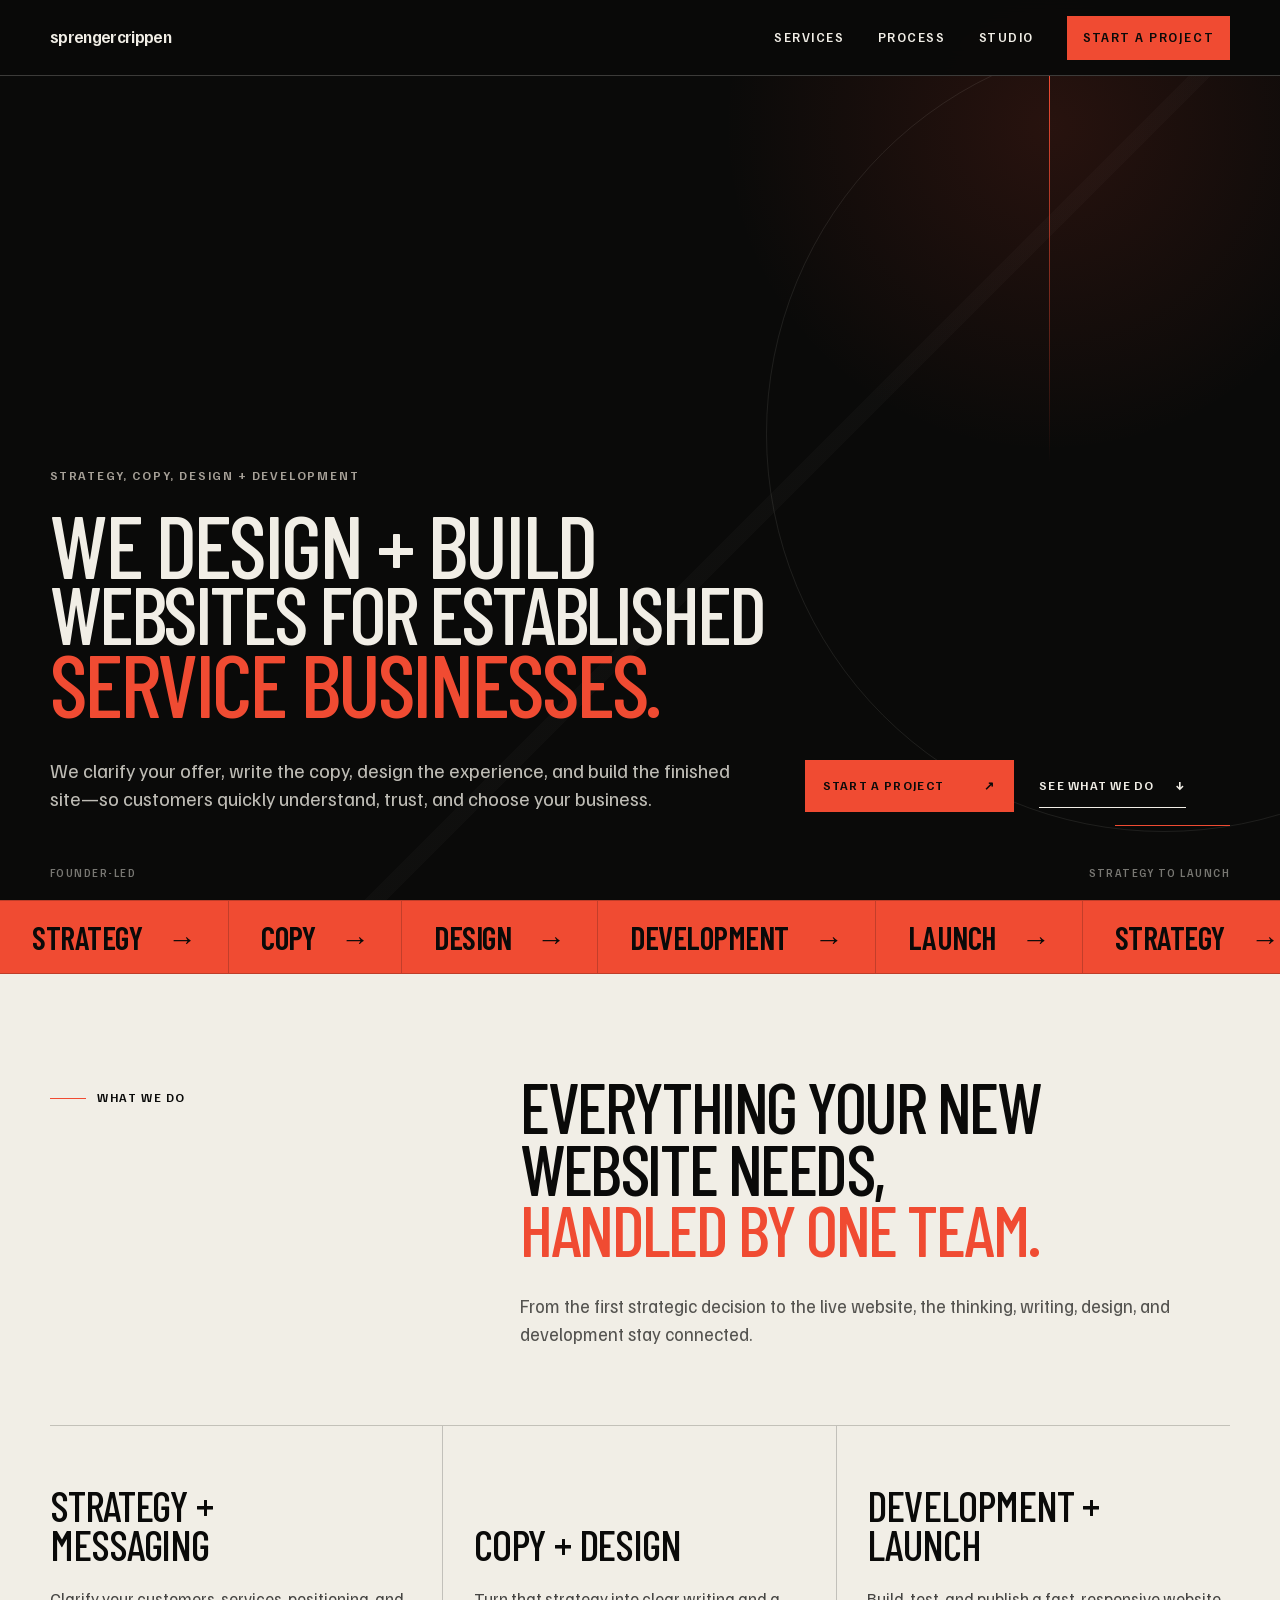
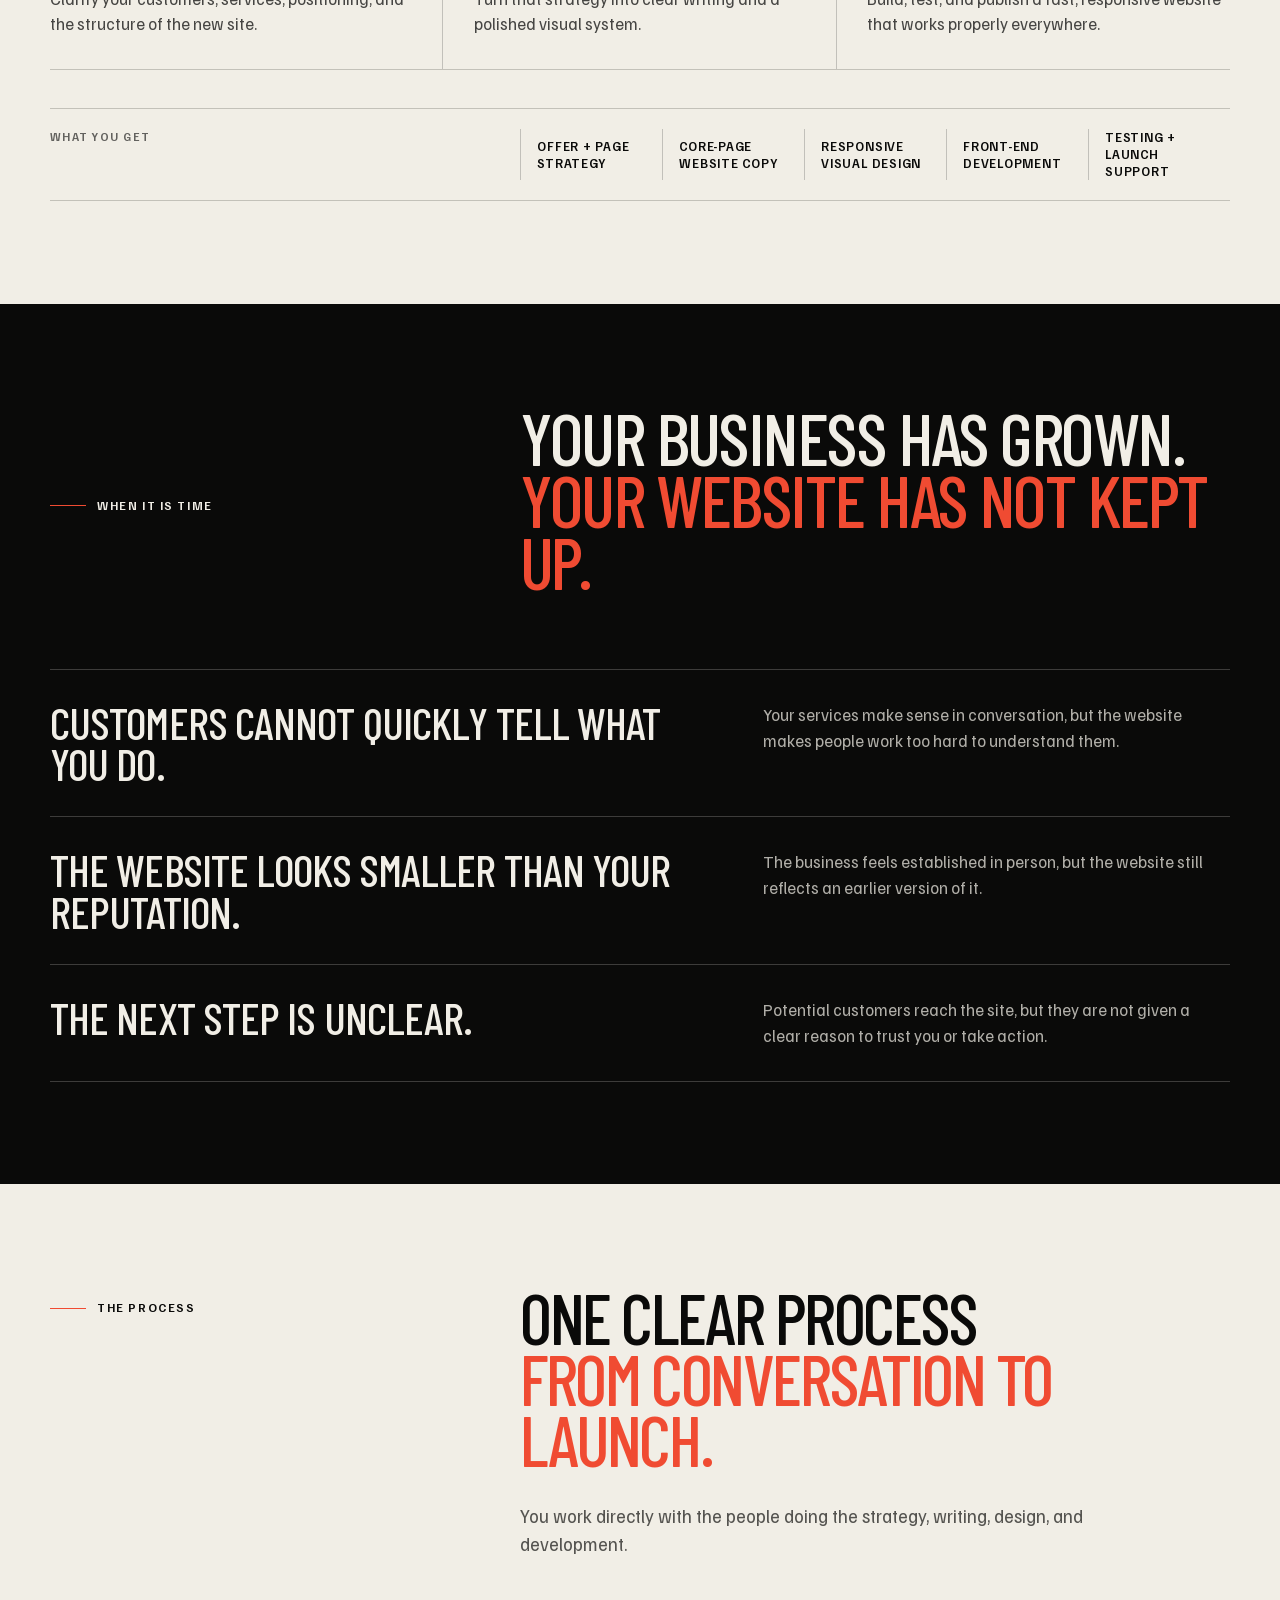
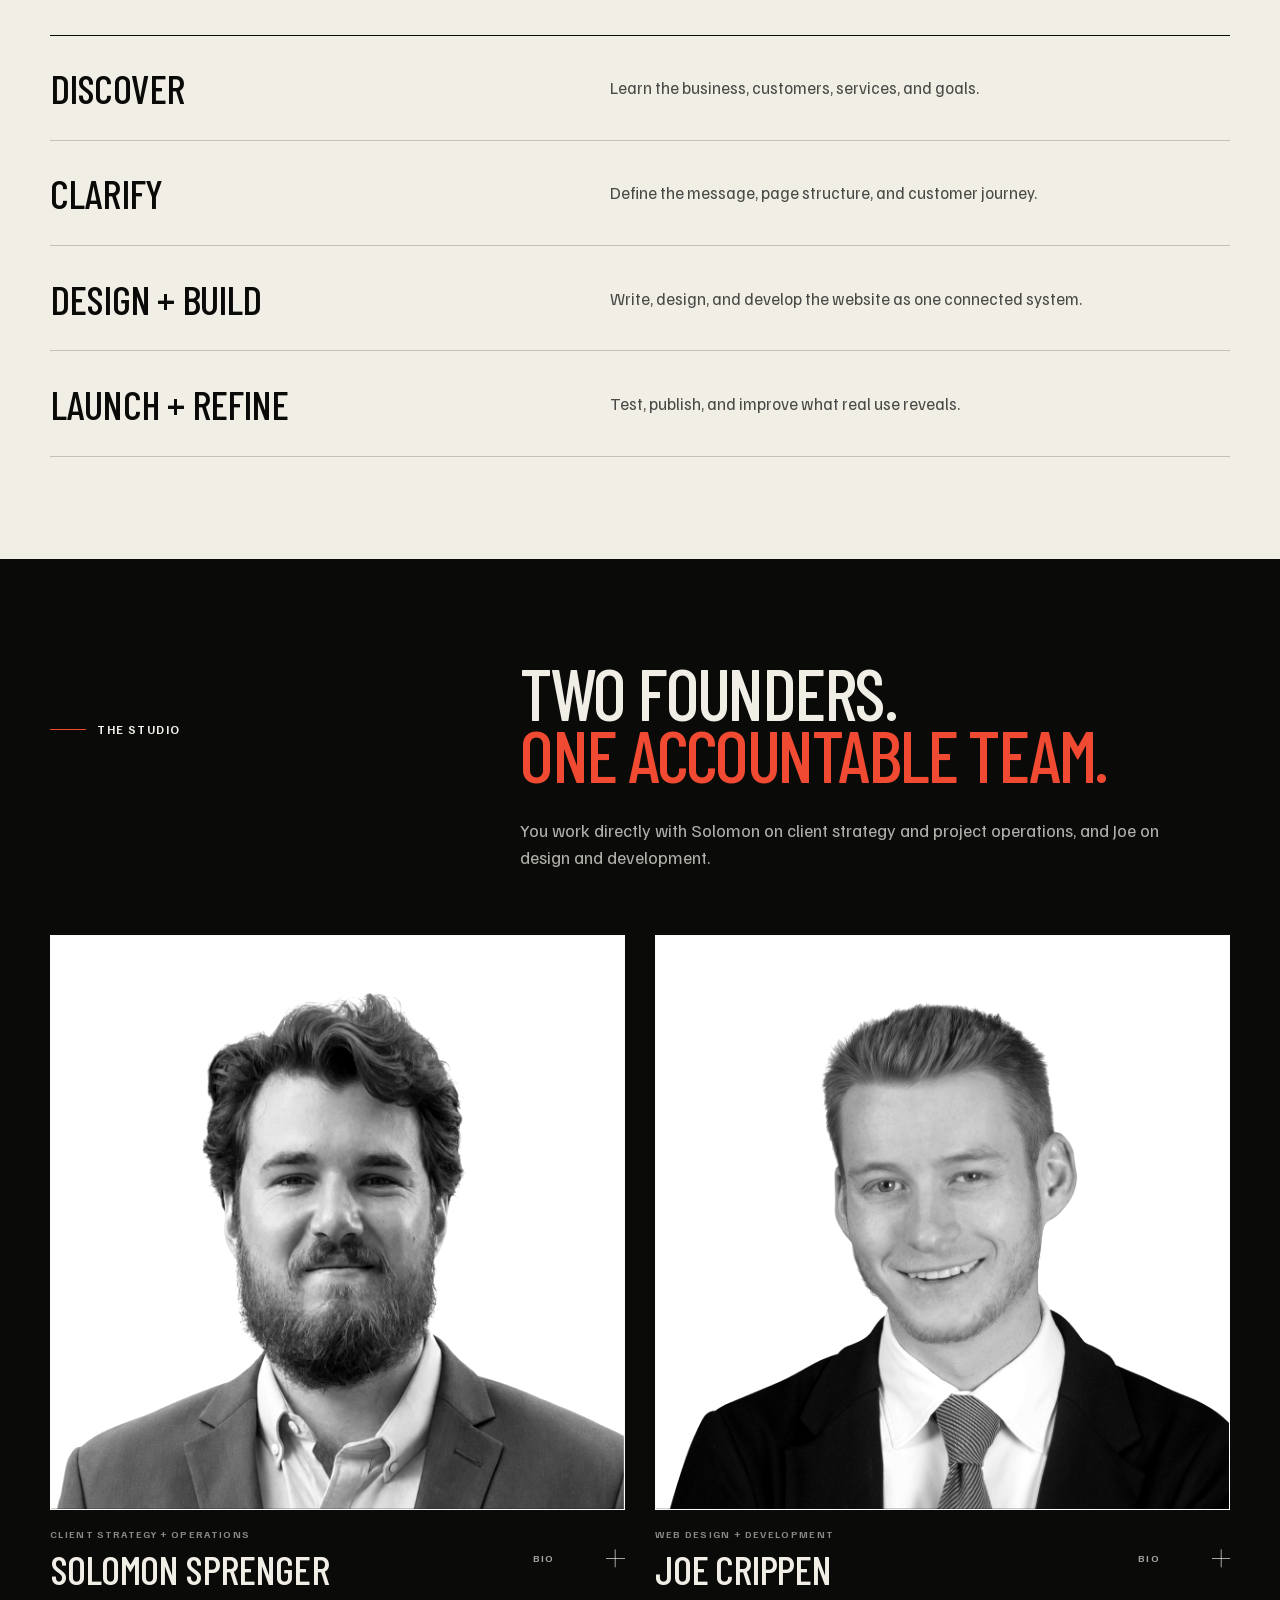
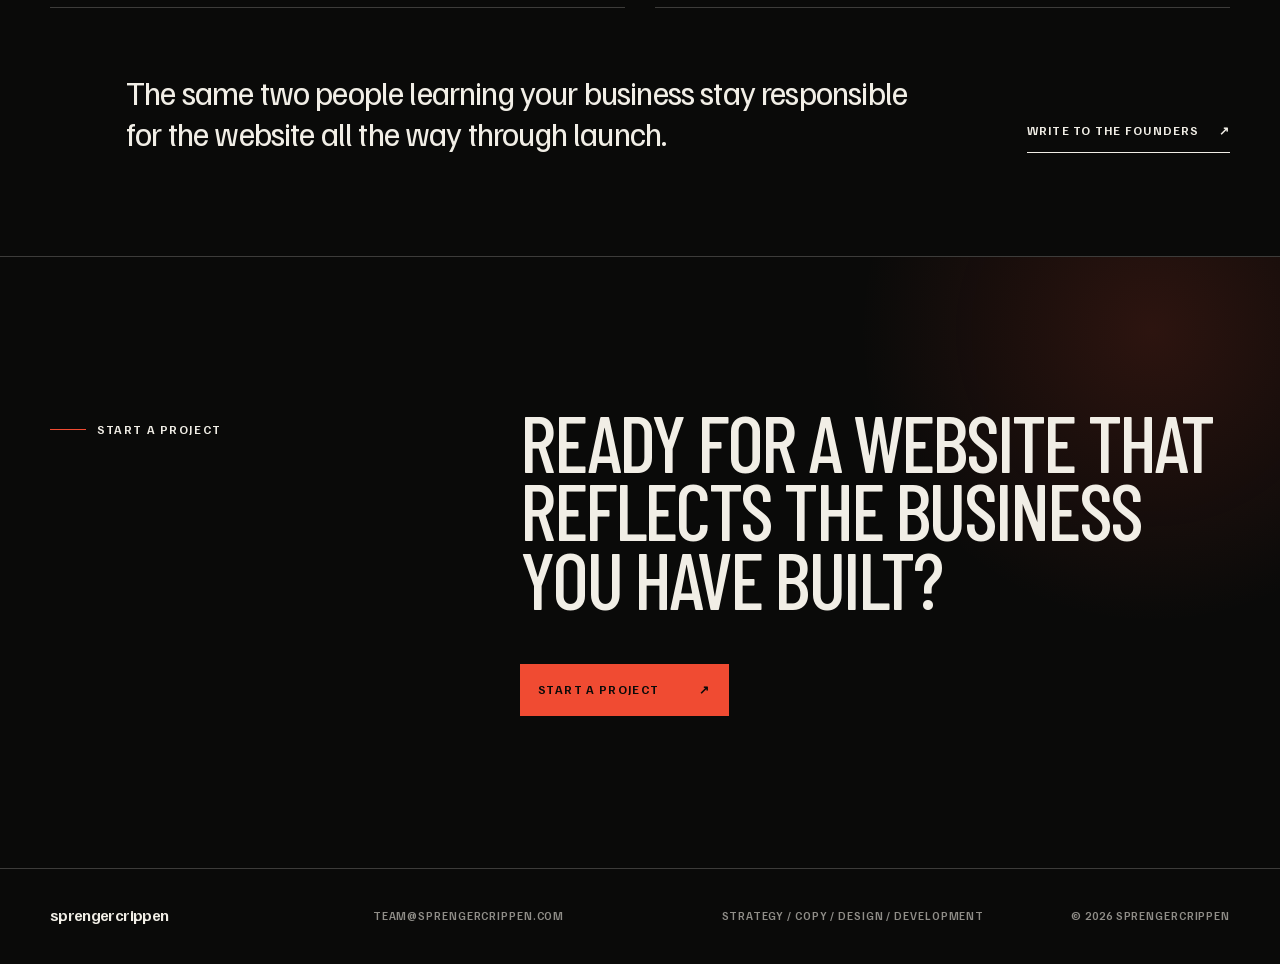
==== commit a85f3967: "Publish complete founder shoulders" ====
--- a/index.html
+++ b/index.html
@@ -1,4 +1,4 @@
-<!DOCTYPE html><html lang="en"><head><meta charSet="utf-8"/><meta name="viewport" content="width=device-width, initial-scale=1"/><link rel="stylesheet" href="/assets/index-Bzb-6E8U.css" data-rsc-css-href="/assets/index-Bzb-6E8U.css" data-precedence="vite-rsc/importer-resources"/><title>Website Strategy, Design + Development — sprengercrippen</title><meta name="description" content="A founder-led studio providing strategy, copy, website design, and development for established service businesses."/><meta name="application-name" content="sprengercrippen"/><meta name="robots" content="index, follow"/><meta property="og:title" content="Websites for established service businesses."/><meta property="og:description" content="A founder-led studio providing strategy, copy, website design, and development for established service businesses."/><meta property="og:url" content="https://sprengercrippen.com"/><meta property="og:site_name" content="sprengercrippen"/><meta property="og:type" content="website"/><meta property="og:locale" content="en_US"/><meta property="og:image" content="https://sprengercrippen.com/og.png"/><meta property="og:image:width" content="1200"/><meta property="og:image:height" content="630"/><meta property="og:image:alt" content="sprengercrippen — Websites for established service businesses."/><meta name="twitter:card" content="summary_large_image"/><meta name="twitter:title" content="Websites for established service businesses."/><meta name="twitter:description" content="A founder-led studio providing strategy, copy, website design, and development for established service businesses."/><meta name="twitter:image" content="https://sprengercrippen.com/og.png"/><link rel="icon" href="https://sprengercrippen.com/icon.png" sizes="64x64" type="image/png"/><link rel="canonical" href="https://sprengercrippen.com/"/>
+<!DOCTYPE html><html lang="en"><head><meta charSet="utf-8"/><meta name="viewport" content="width=device-width, initial-scale=1"/><link rel="stylesheet" href="/assets/index-DVltGMB1.css" data-rsc-css-href="/assets/index-DVltGMB1.css" data-precedence="vite-rsc/importer-resources"/><title>Website Strategy, Design + Development — sprengercrippen</title><meta name="description" content="A founder-led studio providing strategy, copy, website design, and development for established service businesses."/><meta name="application-name" content="sprengercrippen"/><meta name="robots" content="index, follow"/><meta property="og:title" content="Websites for established service businesses."/><meta property="og:description" content="A founder-led studio providing strategy, copy, website design, and development for established service businesses."/><meta property="og:url" content="https://sprengercrippen.com"/><meta property="og:site_name" content="sprengercrippen"/><meta property="og:type" content="website"/><meta property="og:locale" content="en_US"/><meta property="og:image" content="https://sprengercrippen.com/og.png"/><meta property="og:image:width" content="1200"/><meta property="og:image:height" content="630"/><meta property="og:image:alt" content="sprengercrippen — Websites for established service businesses."/><meta name="twitter:card" content="summary_large_image"/><meta name="twitter:title" content="Websites for established service businesses."/><meta name="twitter:description" content="A founder-led studio providing strategy, copy, website design, and development for established service businesses."/><meta name="twitter:image" content="https://sprengercrippen.com/og.png"/><link rel="icon" href="https://sprengercrippen.com/icon.png" sizes="64x64" type="image/png"/><link rel="canonical" href="https://sprengercrippen.com/"/>
 <style data-vinext-fonts>/* vietnamese */
 @font-face {
   font-family: 'Barlow Condensed';
--- a/assets/index-DVltGMB1.css
+++ b/assets/index-DVltGMB1.css
@@ -0,0 +1 @@
+:root{--ink:#0a0a09;--bone:#f1eee6;--signal:#f04b32;--stone:#a7a198;--rule-dark:#0a0a0933;--rule-light:#f1eee638;--display:"Barlow Condensed", "Arial Narrow", sans-serif;--body:"Familjen Grotesk", Arial, sans-serif;--gutter:clamp(1.25rem, 3.9vw, 4.25rem);--header-height:4.75rem;--scene-pad:clamp(5.5rem, 8vw, 8.5rem)}*{box-sizing:border-box}html{scroll-behavior:smooth;scroll-padding-top:var(--header-height)}body{background:var(--bone);color:var(--ink);font-family:var(--body);text-rendering:optimizelegibility;-webkit-font-smoothing:antialiased;margin:0;font-size:1rem;line-height:1.45}body,button,a,summary{font-family:var(--body)}a{color:inherit;text-decoration:none}img{max-width:100%;display:block}h1,h2,h3,p,figure,ol{margin:0}ol{padding:0;list-style:none}::selection{background:var(--signal);color:var(--ink)}:focus-visible{outline:3px solid var(--signal);outline-offset:4px}.site-frame{min-width:20rem;overflow:clip}.skip-link{z-index:100;background:var(--bone);color:var(--ink);padding:.75rem 1rem;transition:transform .16s;position:fixed;top:.75rem;left:.75rem;transform:translateY(-180%)}.skip-link:focus{transform:translateY(0)}.site-header{z-index:50;height:var(--header-height);padding-inline:var(--gutter);color:var(--bone);background:color-mix(in srgb, var(--ink) 97%, transparent);border-bottom:1px solid var(--rule-light);-webkit-backdrop-filter:blur(14px);backdrop-filter:blur(14px);justify-content:space-between;align-items:center;display:flex;position:fixed;inset:0 0 auto}.site-header__brand{letter-spacing:-.04em;align-items:center;min-height:44px;font-size:clamp(1.04rem,1.3vw,1.22rem);font-weight:650;display:inline-flex}.desktop-nav{align-items:center;gap:clamp(1.6rem,2.6vw,3rem);height:100%;display:flex}.desktop-nav a{letter-spacing:.12em;text-transform:uppercase;align-items:center;min-height:44px;font-size:.8rem;font-weight:600;display:inline-flex;position:relative}.desktop-nav a:after{content:"";background:var(--signal);transform-origin:100%;height:1px;transition:transform .22s;position:absolute;bottom:.5rem;left:0;right:0;transform:scaleX(0)}.desktop-nav a:hover:after,.desktop-nav a:focus-visible:after{transform-origin:0;transform:scaleX(1)}.desktop-nav .nav-contact{min-height:2.75rem;color:var(--ink);background:var(--signal);padding:0 1rem;transition:color .18s,background .18s,transform .18s}.desktop-nav .nav-contact:after{display:none}.desktop-nav .nav-contact:hover,.desktop-nav .nav-contact:focus-visible{color:var(--ink);background:var(--bone);transform:translateY(-2px)}.mobile-nav,.mobile-project-cta{display:none}.section-label{color:var(--ink);letter-spacing:.13em;text-transform:uppercase;align-items:center;gap:.7rem;font-size:.76rem;font-weight:650;display:inline-flex}.section-label i{background:var(--signal);width:2.25rem;height:1px}.section-label--inverse{color:var(--bone)}.action-link{letter-spacing:.11em;text-transform:uppercase;border:1px solid;justify-content:space-between;align-items:center;gap:2.5rem;min-height:3.25rem;padding:.9rem 1.05rem;font-size:.77rem;font-weight:650;transition:background-color .18s,color .18s,border-color .18s,transform .18s;display:inline-flex}.action-link>span:last-child{transition:transform .22s cubic-bezier(.16,1,.3,1)}.action-link:hover>span:last-child,.action-link:focus-visible>span:last-child{transform:translate(.2rem,-.2rem)}.action-link--light{border-color:var(--signal);color:var(--ink);background:var(--signal);box-shadow:0 0 #f04b3200}.action-link--light:hover,.action-link--light:focus-visible{color:var(--ink);background:var(--bone);border-color:var(--bone);transform:translateY(-2px);box-shadow:0 .85rem 2.5rem #f04b3229}.action-link--dark{color:var(--ink)}.action-link--dark:hover,.action-link--dark:focus-visible{color:var(--bone);background:var(--ink)}.quiet-link{letter-spacing:.1em;text-transform:uppercase;align-items:center;gap:1.2rem;min-height:44px;font-size:.77rem;font-weight:650;display:inline-flex;position:relative}.quiet-link>span{transition:transform .22s cubic-bezier(.16,1,.3,1)}.quiet-link:hover>span,.quiet-link:focus-visible>span{transform:translateY(.2rem)}.quiet-link--inverse:hover>span,.quiet-link--inverse:focus-visible>span{transform:translate(.18rem,-.18rem)}.quiet-link:after{content:"";transform-origin:0;background:currentColor;height:1px;transition:transform .18s;position:absolute;bottom:0;left:0;right:0}.quiet-link:hover:after{transform:scaleX(.35)}.quiet-link--inverse{color:var(--bone)}.hero-scene{min-height:100svh;padding:calc(var(--header-height) + clamp(2rem, 5vh, 5rem)) var(--gutter) clamp(5.5rem, 9vh, 7rem);color:var(--bone);background:var(--ink);isolation:isolate;align-items:end;display:grid;position:relative}.hero-scene__atmosphere{z-index:-1;background:radial-gradient(circle at 82% 14%,#f04b3221,#0000 25%),linear-gradient(135deg,#0000 0 58%,#f1eee606 58% 59%,#0000 59%);position:absolute;inset:0;overflow:hidden}.hero-scene__atmosphere:before{content:"";aspect-ratio:1;border:1px solid #f1eee617;border-radius:50%;width:min(62vw,64rem);animation:18s ease-in-out infinite alternate atmosphere-drift;position:absolute;top:4%;right:-22%}.hero-scene__atmosphere span:first-child{top:var(--header-height);background:linear-gradient(var(--signal), transparent);transform-origin:top;width:1px;height:43%;animation:5s ease-in-out infinite alternate signal-breathe-y;position:absolute;right:18%}.hero-scene__atmosphere span:last-child{right:var(--gutter);background:var(--signal);transform-origin:100%;width:clamp(4rem,9vw,9rem);height:1px;animation:4s ease-in-out .6s infinite alternate signal-breathe;position:absolute;bottom:4.6rem}.hero-scene__content{max-width:104rem;position:relative}.hero-scene__kicker{color:var(--stone);letter-spacing:.15em;text-transform:uppercase;margin-bottom:clamp(1.2rem,2.4vh,2.25rem);font-size:.76rem;font-weight:650;animation:.42s ease-out .1s both hero-support-in}.hero-scene h1{max-width:91rem;font-family:var(--display);letter-spacing:-.035em;text-transform:uppercase;font-size:clamp(3.4rem,7vw,6.6rem);font-weight:500;line-height:.82}.hero-line{display:block;overflow:hidden}.hero-line>span{animation:.48s cubic-bezier(.16,1,.3,1) both hero-line-in;display:block}.hero-line:nth-child(2)>span{font-size:.9em;animation-delay:50ms}.hero-line:nth-child(3)>span{animation-delay:.1s}.hero-line--accent{color:var(--signal)}.hero-scene__lower{grid-template-columns:minmax(18rem,1fr) auto;align-items:end;gap:3rem;width:min(100%,71rem);margin-top:clamp(2rem,4vh,3.75rem);animation:.48s ease-out .18s both hero-support-in;display:grid}.hero-scene__lower>p{color:#f1eee6c7;max-width:44rem;font-size:clamp(1.05rem,1.55vw,1.35rem);line-height:1.42}.hero-scene__actions{align-items:center;gap:1.6rem;display:flex}.hero-scene__footer{right:var(--gutter);bottom:1.25rem;left:var(--gutter);color:#f1eee67a;letter-spacing:.14em;text-transform:uppercase;justify-content:space-between;font-size:.66rem;font-weight:600;display:flex;position:absolute}@keyframes hero-line-in{0%{opacity:.48;filter:blur(1.5px);transform:translateY(7%)}to{opacity:1;filter:blur();transform:translateY(0)}}@keyframes hero-support-in{0%{opacity:.52;transform:translateY(.25rem)}to{opacity:1;transform:translateY(0)}}@keyframes atmosphere-drift{0%{transform:translate(0,0)scale(1)}to{transform:translate(-1.5%,1.25%)scale(1.035)}}@keyframes signal-breathe{0%{opacity:.45;transform:scaleX(.72)}to{opacity:1;transform:scaleX(1)}}@keyframes signal-breathe-y{0%{opacity:.45;transform:scaleY(.72)}to{opacity:1;transform:scaleY(1)}}.capability-rail{color:var(--ink);background:var(--signal);border-block:1px solid #0a0a0938;overflow:hidden}.capability-rail__track{will-change:transform;width:max-content;animation:24s linear infinite capability-rail;display:flex}.capability-rail__group{flex:none;display:flex}.capability-rail__group>span{min-height:4.5rem;font-family:var(--display);letter-spacing:-.015em;text-transform:uppercase;white-space:nowrap;border-right:1px solid #0a0a0933;align-items:center;gap:clamp(1.1rem,2vw,1.8rem);padding:0 clamp(1.25rem,2.5vw,2.5rem);font-size:clamp(1.5rem,2.5vw,2.4rem);font-weight:600;line-height:1;display:flex}.capability-rail__group i{font-family:var(--body);font-size:.9em;font-style:normal;font-weight:400}@keyframes capability-rail{to{transform:translate(-50%)}}.services-scene,.process-scene{padding:var(--scene-pad) var(--gutter);background:var(--bone)}.scene-heading{grid-template-columns:minmax(12rem,.7fr) minmax(32rem,1.35fr);column-gap:clamp(3rem,8vw,9rem);display:grid}.scene-heading .section-label{align-self:start;margin-top:.8rem}.scene-heading h2{font-family:var(--display);letter-spacing:-.035em;text-transform:uppercase;grid-column:2;font-size:clamp(3.25rem,5.5vw,5.7rem);font-weight:500;line-height:.87}.scene-heading h2 span{color:var(--signal)}.scene-heading>p{color:#0a0a09ad;grid-column:2;max-width:42rem;margin-top:2rem;font-size:clamp(1.05rem,1.45vw,1.28rem);line-height:1.5}.service-list{border-top:1px solid var(--rule-dark);border-bottom:1px solid var(--rule-dark);grid-template-columns:repeat(3,1fr);margin-top:clamp(3.75rem,6vw,6rem);display:grid}.service-list article{border-right:1px solid var(--rule-dark);flex-direction:column;justify-content:flex-end;min-height:clamp(15rem,19vw,19rem);padding:1.5rem clamp(1.25rem,2.4vw,2.5rem) 2rem;transition:background-color .24s;display:flex}.service-list article:first-child{padding-left:0}.service-list article:last-child{border-right:0;padding-right:0}.service-list h3{max-width:18rem;font-family:var(--display);letter-spacing:-.025em;text-transform:uppercase;margin-top:0;font-size:clamp(2.35rem,3.35vw,3.7rem);font-weight:500;line-height:.9;transition:color .22s,transform .28s cubic-bezier(.16,1,.3,1)}.service-list p{color:#0a0a09bd;max-width:24rem;margin-top:1.4rem;font-size:1.05rem;line-height:1.52}.service-list article:hover{background:#f04b320b}.service-list article:hover h3{color:var(--signal);transform:translateY(-.3rem)}.deliverables-strip{border-top:1px solid var(--rule-dark);border-bottom:1px solid var(--rule-dark);grid-template-columns:minmax(12rem,.7fr) minmax(32rem,1.35fr);column-gap:clamp(3rem,8vw,9rem);margin-top:clamp(2rem,3vw,3rem);padding:1.25rem 0;display:grid}.deliverables-strip>span{color:#0a0a099e;letter-spacing:.13em;text-transform:uppercase;font-size:.72rem;font-weight:650}.deliverables-strip ul{grid-template-columns:repeat(5,minmax(0,1fr));gap:0;margin:0;padding:0;list-style:none;display:grid}.deliverables-strip li{border-left:1px solid var(--rule-dark);letter-spacing:.06em;text-transform:uppercase;align-items:center;min-width:0;padding:0 1rem;font-size:.79rem;font-weight:600;line-height:1.35;transition:color .18s,transform .24s cubic-bezier(.16,1,.3,1);display:flex}.deliverables-strip li:hover{color:var(--signal);transform:translateY(-.18rem)}.fit-scene{padding:var(--scene-pad) var(--gutter);color:var(--bone);background:var(--ink)}.fit-scene__heading{grid-template-columns:minmax(12rem,.7fr) minmax(32rem,1.35fr);column-gap:clamp(3rem,8vw,9rem);display:grid}.fit-scene__heading .section-label{margin-top:.8rem}.fit-scene__heading h2{font-family:var(--display);letter-spacing:-.035em;text-transform:uppercase;grid-column:2;font-size:clamp(3.25rem,5.7vw,5.9rem);font-weight:500;line-height:.85}.fit-scene__heading h2 span{color:var(--signal)}.fit-list{border-top:1px solid var(--rule-light);margin-top:clamp(3.75rem,6vw,6rem)}.fit-list article{border-bottom:1px solid var(--rule-light);padding:clamp(1.6rem,2.5vw,2.5rem) 0;transition:background-color .22s;display:block}.fit-list article>div{grid-template-columns:minmax(19rem,1fr) minmax(17rem,.75fr);align-items:start;gap:clamp(2rem,7vw,8rem);display:grid}.fit-list h3{font-family:var(--display);letter-spacing:-.02em;text-transform:uppercase;font-size:clamp(2.25rem,3.5vw,3.75rem);font-weight:500;line-height:.92;transition:color .18s,transform .26s cubic-bezier(.16,1,.3,1)}.fit-list p{color:#f1eee6b8;font-size:1.05rem;line-height:1.55}.fit-list article:hover{background:#f1eee606}.fit-list article:hover h3{color:var(--signal);transform:translate(.35rem)}.scene-heading--process{align-items:start}.process-list{border-top:1px solid var(--ink);margin-top:clamp(3.75rem,6vw,6rem)}.process-list li{border-bottom:1px solid var(--rule-dark);grid-template-columns:minmax(15rem,.8fr) minmax(18rem,1fr);align-items:center;gap:clamp(2rem,5vw,6rem);padding:clamp(1.7rem,2.6vw,2.6rem) 0;transition:background-color .22s;display:grid}.process-list h3{font-family:var(--display);letter-spacing:-.02em;text-transform:uppercase;font-size:clamp(2.35rem,3.2vw,3.4rem);font-weight:500;line-height:.92;transition:color .18s,transform .26s cubic-bezier(.16,1,.3,1)}.process-list p{color:#0a0a09b8;max-width:30rem;font-size:1.05rem;line-height:1.52}.process-list li:hover{background:#f04b320a}.process-list li:hover h3{color:var(--signal);transform:translate(.35rem)}.studio-scene{padding:var(--scene-pad) var(--gutter);color:var(--bone);background:var(--ink)}.studio-scene__heading{grid-template-columns:minmax(12rem,.7fr) minmax(32rem,1.35fr);column-gap:clamp(3rem,8vw,9rem);width:min(100%,108rem);margin-inline:auto;display:grid}.studio-scene__heading .section-label{margin-top:.8rem}.studio-scene__heading h2{font-family:var(--display);letter-spacing:-.035em;text-transform:uppercase;grid-column:2;font-size:clamp(3.25rem,5.7vw,5.9rem);font-weight:500;line-height:.85}.studio-scene__heading h2 span{color:var(--signal)}.studio-scene__heading>p{color:#f1eee6b8;grid-column:2;max-width:42rem;margin-top:2rem;font-size:clamp(1.05rem,1.4vw,1.25rem);line-height:1.5}.founder-spread{grid-template-columns:1fr 1fr;align-items:start;gap:clamp(1.5rem,2.4vw,2.75rem);width:min(100%,96rem);margin:clamp(3.5rem,5vw,5rem) auto 0;display:grid}.founder-card{min-width:0;color:var(--bone);background:0 0}.founder-card+.founder-card{border-left:0}.founder-card summary{cursor:pointer;flex-direction:column;list-style:none;display:flex;position:relative}.founder-card summary::-webkit-details-marker{display:none}.founder-card summary:focus-visible{outline:3px solid var(--signal);outline-offset:-3px}.founder-portrait{aspect-ratio:1;border:1px solid var(--rule-light);background:#fff;position:relative;overflow:hidden}.founder-portrait:after{content:"";pointer-events:none;border-bottom:1px solid #0a0a0933;position:absolute;inset:0}.founder-portrait img{object-fit:contain;object-position:center;filter:grayscale()contrast(1.1);width:100%;height:100%;transition:filter .45s}.founder-card summary:hover img,.founder-card[open] .founder-portrait img{filter:grayscale(.76)contrast(1.06)}.founder-card__bar{border-bottom:1px solid var(--rule-light);min-height:0;color:var(--bone);background:var(--ink);grid-template-columns:minmax(0,1fr) auto;transition:color .22s,background .22s;display:grid;position:static}.founder-card[open] .founder-card__bar{background:#f1eee609}.founder-card__identity{flex-direction:column;justify-content:center;gap:.5rem;min-width:0;padding:1.15rem 0 1.2rem;display:flex}.founder-card__identity small{color:#f1eee68f;letter-spacing:.13em;text-transform:uppercase;font-size:.64rem;font-weight:650;line-height:1.35}.founder-card__identity h3{font-family:var(--display);letter-spacing:-.02em;text-transform:uppercase;font-size:clamp(2.25rem,3.2vw,3.45rem);font-weight:500;line-height:.92}.founder-card__action{color:#f1eee6ad;letter-spacing:.13em;text-transform:uppercase;border-left:0;justify-content:space-between;align-items:center;gap:1rem;min-width:6.75rem;padding:1rem 0 1rem 1rem;font-size:.64rem;font-weight:650;transition:color .18s,background .18s;display:flex}.founder-card summary:hover .founder-card__action,.founder-card[open] .founder-card__action{color:var(--signal);background:0 0}.founder-card__action-open,.founder-card[open] .founder-card__action-closed{display:none}.founder-card[open] .founder-card__action-open{display:inline}.founder-card__mark{flex:none;width:1.15rem;height:1.15rem;position:relative}.founder-card__mark:before,.founder-card__mark:after{content:"";background:currentColor;height:1px;transition:opacity .18s,transform .18s;position:absolute;top:50%;left:0;right:0}.founder-card__mark:after{transform:rotate(90deg)}.founder-card[open] .founder-card__mark:after{opacity:0;transform:rotate(0)}.founder-card__profile{border-top:1px solid var(--rule-light);min-height:0;box-shadow:inset 3px 0 0 var(--signal);cursor:pointer;background:linear-gradient(145deg,#f04b3213,#0000 42%),#f1eee606;padding:clamp(2rem,4vw,3.5rem) clamp(1.5rem,3vw,2.75rem) clamp(2.5rem,4vw,4rem);animation:.32s cubic-bezier(.16,1,.3,1) both profile-reveal;position:relative}.founder-card__profile:focus-visible{outline:2px solid var(--signal);outline-offset:-2px}.founder-card__profile-meta{z-index:2;top:calc(var(--header-height) + .5rem);border:1px solid var(--rule-light);min-height:3.5rem;color:var(--signal);-webkit-backdrop-filter:blur(14px);backdrop-filter:blur(14px);letter-spacing:.13em;text-transform:uppercase;background:#0a0a09f5;justify-content:space-between;align-items:center;gap:1rem;margin:-.75rem -.75rem 0;padding:.5rem .75rem;font-size:.65rem;font-weight:650;display:flex;position:sticky}.founder-card__profile-meta small{color:#f1eee685;border:1px solid #f1eee638;padding:.45rem .6rem;font-size:.57rem}.founder-card__lead{max-width:42rem;color:var(--bone);letter-spacing:-.01em;margin-top:clamp(2.5rem,4vw,3.75rem);font-size:clamp(1.1rem,1.35vw,1.3rem);line-height:1.55}.founder-card__body{border-top:1px solid var(--rule-light);gap:1.25rem;max-width:42rem;margin-top:clamp(1.5rem,2.5vw,2rem);padding-top:clamp(1.5rem,2.5vw,2rem);display:grid}.founder-card__body p{color:#f1eee6cc;font-size:clamp(1.02rem,1.1vw,1.12rem);line-height:1.65}.founder-card__profile-hint{color:#f1eee694;white-space:nowrap;align-items:center;gap:.65rem;display:inline-flex}.founder-card__profile-hint i{color:var(--signal);font-family:var(--body);font-size:.9rem;font-style:normal;font-weight:400}@keyframes profile-reveal{0%{opacity:0;transform:translateY(-.5rem)}to{opacity:1;transform:translateY(0)}}@supports (animation-timeline:view()){.service-list article,.fit-list article,.process-list li,.founder-card{animation:cubic-bezier(.16,1,.3,1) both section-settle;animation-timeline:view();animation-range:entry 4% cover 24%}@keyframes section-settle{0%{opacity:.72;transform:translateY(1rem)}to{opacity:1;transform:translateY(0)}}}.studio-scene__statement{grid-template-columns:minmax(20rem,1fr) auto;align-items:end;gap:clamp(3rem,8vw,8rem);width:min(100%,69rem);margin:clamp(3.5rem,5vw,5rem) max(0px,50% - 54rem) 0 auto;display:grid}.studio-scene__statement p{letter-spacing:-.025em;font-size:clamp(1.5rem,2.6vw,2.5rem);line-height:1.22}.site-footer{color:var(--bone);background:var(--ink)}.site-footer__prompt{min-height:68svh;padding:var(--scene-pad) var(--gutter);border-top:1px solid var(--rule-light);background:radial-gradient(circle at 90% 12%, #f04b3226, transparent 23%), var(--ink);grid-template-columns:minmax(12rem,.7fr) minmax(32rem,1.35fr);align-content:center;column-gap:clamp(3rem,8vw,9rem);display:grid}.site-footer__prompt .section-label{align-self:start;margin-top:.8rem}.site-footer__prompt-copy{grid-column:2}.site-footer__prompt h2{max-width:63rem;font-family:var(--display);letter-spacing:-.035em;text-transform:uppercase;font-size:clamp(3.5rem,6.2vw,6.4rem);font-weight:500;line-height:.86}.site-footer__prompt .action-link{margin-top:clamp(2.5rem,4vw,4rem)}.site-footer__meta{min-height:6rem;padding:1.4rem var(--gutter);border-top:1px solid var(--rule-light);color:#f1eee694;letter-spacing:.08em;text-transform:uppercase;grid-template-columns:1.1fr 1.2fr 1.2fr auto;align-items:center;gap:2rem;font-size:.7rem;font-weight:600;display:grid}.site-footer__meta a:hover{color:var(--signal)}.site-footer__meta a{align-items:center;min-height:44px;display:inline-flex}.site-footer__meta .footer-wordmark{color:var(--bone);letter-spacing:-.04em;text-transform:lowercase;font-size:1rem;font-weight:650}.contact-page{color:var(--bone);background:var(--ink)}.contact-intro{min-height:78svh;padding:calc(var(--header-height) + 4rem) var(--gutter) clamp(5rem, 9vw, 8rem);background:radial-gradient(circle at 90% 8%, #f04b3224, transparent 24%), var(--ink);grid-template-columns:minmax(12rem,.7fr) minmax(32rem,1.35fr);align-content:end;column-gap:clamp(3rem,8vw,9rem);display:grid}.contact-intro .section-label{align-self:start;margin-top:.8rem}.contact-intro h1{font-family:var(--display);letter-spacing:-.04em;text-transform:uppercase;grid-column:2;font-size:clamp(3.8rem,6.7vw,7rem);font-weight:500;line-height:.82}.contact-intro h1 span{color:var(--signal)}.contact-intro>p{color:#f1eee6b3;grid-column:2;max-width:42rem;margin-top:2.5rem;font-size:clamp(1.1rem,1.6vw,1.4rem)}.contact-details{padding:var(--scene-pad) var(--gutter);color:var(--ink);background:var(--bone)}.contact-details__heading{grid-template-columns:minmax(12rem,.7fr) minmax(32rem,1.35fr);column-gap:clamp(3rem,8vw,9rem);display:grid}.contact-details__heading h2{font-family:var(--display);letter-spacing:-.03em;text-transform:uppercase;grid-column:2;font-size:clamp(3.25rem,5.2vw,5.4rem);font-weight:500;line-height:.88}.contact-prompts{border-top:1px solid var(--ink);margin-top:clamp(3.5rem,5vw,5rem)}.contact-prompts li{border-bottom:1px solid var(--rule-dark);padding:2rem 0;display:block}.contact-prompts p{letter-spacing:-.02em;font-size:clamp(1.4rem,2.5vw,2.35rem)}.contact-email-block{border-top:1px solid var(--ink);margin-top:clamp(4rem,6vw,6rem);padding-top:1.5rem}.contact-email-block>span{color:var(--stone);letter-spacing:.12em;text-transform:uppercase;font-size:.74rem;font-weight:650;display:block}.contact-email-block>a{min-height:5.5rem;font-family:var(--display);letter-spacing:-.035em;text-transform:uppercase;border-bottom:1px solid var(--rule-dark);justify-content:space-between;align-items:center;gap:2rem;padding:1rem 0;font-size:clamp(2.4rem,6vw,6.4rem);font-weight:500;line-height:1;transition:color .18s;display:flex}.contact-email-block>a:hover{color:var(--signal)}.contact-email-block>p{color:#0a0a099e;max-width:38rem;margin:1.5rem 0 0 auto}.not-found{min-height:100svh;padding:calc(var(--header-height) + 3rem) var(--gutter) 4rem;color:var(--bone);background:var(--ink);align-content:center;justify-items:start;gap:2rem;display:grid}.not-found>span{color:var(--stone);letter-spacing:.12em;text-transform:uppercase;font-size:.74rem;font-weight:650}.not-found h1{font-family:var(--display);letter-spacing:-.04em;text-transform:uppercase;font-size:clamp(4.5rem,10vw,10rem);font-weight:500;line-height:.82}.not-found h1 em{color:var(--signal);font-style:normal}@media (width<=900px){:root{--header-height:4.25rem;--scene-pad:5.75rem}html:has(.mobile-nav[open]){overflow:hidden}.site-header{-webkit-backdrop-filter:none;backdrop-filter:none}.site-header__brand{z-index:3;position:relative}.desktop-nav{display:none}.mobile-nav{z-index:2;display:block;position:relative}.mobile-project-cta{z-index:44;min-height:3.65rem;color:var(--ink);background:var(--signal);letter-spacing:.11em;text-transform:uppercase;justify-content:space-between;align-items:center;gap:2rem;padding:.9rem 1rem;font-size:.76rem;font-weight:700;display:flex;position:fixed;bottom:.75rem;left:.75rem;right:.75rem;box-shadow:0 1rem 3rem #0a0a094d}.mobile-project-cta>span:last-child{font-size:1rem}.mobile-nav summary{z-index:3;cursor:pointer;letter-spacing:.1em;text-transform:uppercase;justify-content:flex-end;align-items:center;gap:.8rem;min-width:5.25rem;min-height:44px;font-size:.73rem;font-weight:650;list-style:none;display:flex;position:relative}.mobile-nav summary::-webkit-details-marker{display:none}.menu-mark{width:1.5rem;height:1.5rem;position:relative}.menu-mark:before,.menu-mark:after{content:"";background:currentColor;height:1px;transition:transform .18s;position:absolute;top:50%;left:0;right:0}.menu-mark:before{transform:translateY(-.25rem)}.menu-mark:after{transform:translateY(.25rem)}.mobile-nav[open] .menu-mark:before{transform:rotate(45deg)}.mobile-nav[open] .menu-mark:after{transform:rotate(-45deg)}.mobile-nav nav{z-index:1;min-height:100svh;padding:calc(var(--header-height) + 3rem) var(--gutter) 2rem;color:var(--bone);background:radial-gradient(circle at 90% 8%, #f04b3226, transparent 23%), var(--ink);flex-direction:column;display:flex;position:fixed;inset:0;overflow-y:auto}.mobile-nav nav>a:not(.mobile-nav__email){border-bottom:1px solid var(--rule-light);align-items:center;min-height:4.75rem;display:flex}.mobile-nav nav>a:first-child{border-top:1px solid var(--rule-light)}.mobile-nav nav>a>span{font-family:var(--display);text-transform:uppercase;font-size:clamp(2.5rem,9vw,4.5rem);font-weight:500;line-height:1}.mobile-nav nav>.mobile-nav__project{color:var(--ink);background:var(--signal);border-bottom:0;margin-top:1rem;padding-inline:1rem}.mobile-nav__email{color:var(--stone);margin-top:auto;padding-top:2rem;font-size:.82rem}.scene-heading,.fit-scene__heading,.studio-scene__heading,.deliverables-strip,.contact-intro,.contact-details__heading,.site-footer__prompt{grid-template-columns:1fr}.scene-heading h2,.scene-heading>p,.fit-scene__heading h2,.studio-scene__heading h2,.studio-scene__heading>p,.contact-intro h1,.contact-intro>p,.contact-details__heading h2,.site-footer__prompt-copy{grid-column:1}.deliverables-strip{gap:1.5rem}.deliverables-strip ul{grid-template-columns:repeat(2,minmax(0,1fr));row-gap:1.4rem}.scene-heading h2,.fit-scene__heading h2,.studio-scene__heading h2,.contact-intro h1,.contact-details__heading h2,.site-footer__prompt h2{margin-top:2.5rem}.hero-scene__lower{grid-template-columns:1fr;gap:2rem}.hero-scene__actions{justify-content:space-between}.service-list{grid-template-columns:1fr}.service-list article,.service-list article:first-child,.service-list article:last-child{border-right:0;border-bottom:1px solid var(--rule-dark);min-height:17rem;padding:1.4rem 0 1.8rem}.service-list article:last-child{border-bottom:0}.fit-list article{display:block}.fit-list article>div{grid-template-columns:1fr;gap:1.25rem}.process-list li,.process-list li:first-child,.process-list li:last-child{grid-template-columns:minmax(12rem,.7fr) 1fr;gap:1.5rem;padding:1.7rem 0}.studio-scene__statement{grid-template-columns:1fr;align-items:start;gap:2rem}.site-footer__prompt{align-content:center}.site-footer__meta{grid-template-columns:1fr 1fr}.contact-intro{align-content:end}.contact-intro .section-label{margin-bottom:0}}@media (width<=620px){:root{--gutter:1.25rem;--scene-pad:4.75rem}.site-header{padding-inline:var(--gutter)}.hero-scene{min-height:94svh;padding-top:calc(var(--header-height) + 2rem);padding-bottom:5rem}.hero-scene__kicker{margin-bottom:1.25rem}.hero-line>span{animation-duration:.36s}.hero-scene h1{font-size:clamp(3rem,13vw,4rem);line-height:.86}.hero-line:nth-child(2)>span{font-size:.88em}.hero-scene__lower{gap:1.5rem;margin-top:1.7rem}.hero-scene__lower>p{font-size:1rem;line-height:1.38}.hero-scene__actions{flex-direction:column;align-items:stretch;gap:.8rem}.hero-scene__actions .action-link{width:100%}.hero-scene__actions .quiet-link{align-self:flex-start}.hero-scene__footer{display:none}.hero-scene__atmosphere span:last-child{bottom:1.5rem}.scene-heading h2,.fit-scene__heading h2,.studio-scene__heading h2,.contact-details__heading h2,.site-footer__prompt h2{font-size:clamp(3rem,13vw,4rem)}.scene-heading>p{font-size:1rem}.service-list{margin-top:3rem}.service-list h3{font-size:2.75rem}.deliverables-strip{margin-top:2rem}.deliverables-strip ul{grid-template-columns:1fr;gap:0}.deliverables-strip li{border-top:1px solid var(--rule-dark);border-left:0;align-items:center;min-height:3.25rem;padding:0}.deliverables-strip li:last-child{border-bottom:1px solid var(--rule-dark)}.fit-list{margin-top:3rem}.fit-list article{display:block}.fit-list h3{font-size:2.65rem}.process-list{margin-top:3rem}.process-list li,.process-list li:first-child,.process-list li:last-child{grid-template-columns:1fr;gap:1rem;padding:1.5rem 0}.process-list h3{font-size:2.55rem}.process-list p{grid-column:1;margin-top:-.4rem}.founder-spread{grid-template-columns:1fr;gap:2.25rem;margin-top:3rem}.founder-card+.founder-card{border-left:0}.founder-card summary{flex-direction:column;display:flex}.founder-portrait{aspect-ratio:1}.founder-portrait:after{border-bottom-color:#0a0a0933}.founder-card__bar{-webkit-backdrop-filter:none;backdrop-filter:none;background:0 0;grid-template-columns:minmax(0,1fr) auto;min-height:0;position:static}.founder-card__identity{gap:.45rem;padding:1rem 0 1.05rem}.founder-card__identity small{color:#f1eee68f;font-size:.59rem}.founder-card__identity h3{font-size:clamp(2.25rem,10.5vw,3rem);line-height:.88}.founder-card__action{border-top:0;border-left:0;gap:.75rem;width:auto;min-width:4.5rem;min-height:0;padding:.85rem 0 .85rem .75rem;font-size:.61rem}.founder-card__profile{min-height:0;padding:1.75rem 1rem 2.25rem}.founder-card__profile-meta{top:calc(var(--header-height) + .35rem);margin:-.75rem -.25rem 0;padding:.45rem .5rem}.founder-card__profile-meta>span:first-child{font-size:.58rem}.founder-card__profile-hint{font-size:.55rem}.founder-card__lead{margin-top:1.75rem;font-size:1.08rem;line-height:1.52}.founder-card__body{margin-top:1.25rem;padding-top:1.25rem}.founder-card__body p{font-size:1rem;line-height:1.58}.studio-scene__statement p{font-size:1.4rem}.site-footer__prompt{min-height:72svh}.site-footer__meta{grid-template-columns:1fr;gap:.75rem;padding-block:1.5rem}.contact-intro{min-height:72svh;padding-top:calc(var(--header-height) + 3rem)}.contact-intro h1{font-size:clamp(3.25rem,15vw,4.7rem)}.contact-prompts li{grid-template-columns:1fr}.contact-prompts p{font-size:1.3rem}.contact-email-block>a{overflow-wrap:anywhere;flex-direction:column;align-items:flex-start;gap:.5rem;font-size:clamp(2rem,10vw,3.25rem)}.not-found h1{font-size:5rem}}@media (prefers-reduced-motion:reduce){html{scroll-behavior:auto}*,:before,:after{scroll-behavior:auto!important;transition-duration:.01ms!important;animation-duration:.01ms!important;animation-iteration-count:1!important}.hero-line>span,.founder-card__profile,.service-list article,.fit-list article,.process-list li,.founder-card{opacity:1!important;clip-path:none!important;animation:none!important;transform:none!important}.capability-rail__track{animation:none!important;transform:none!important}.capability-rail__group:last-child{display:none}}
